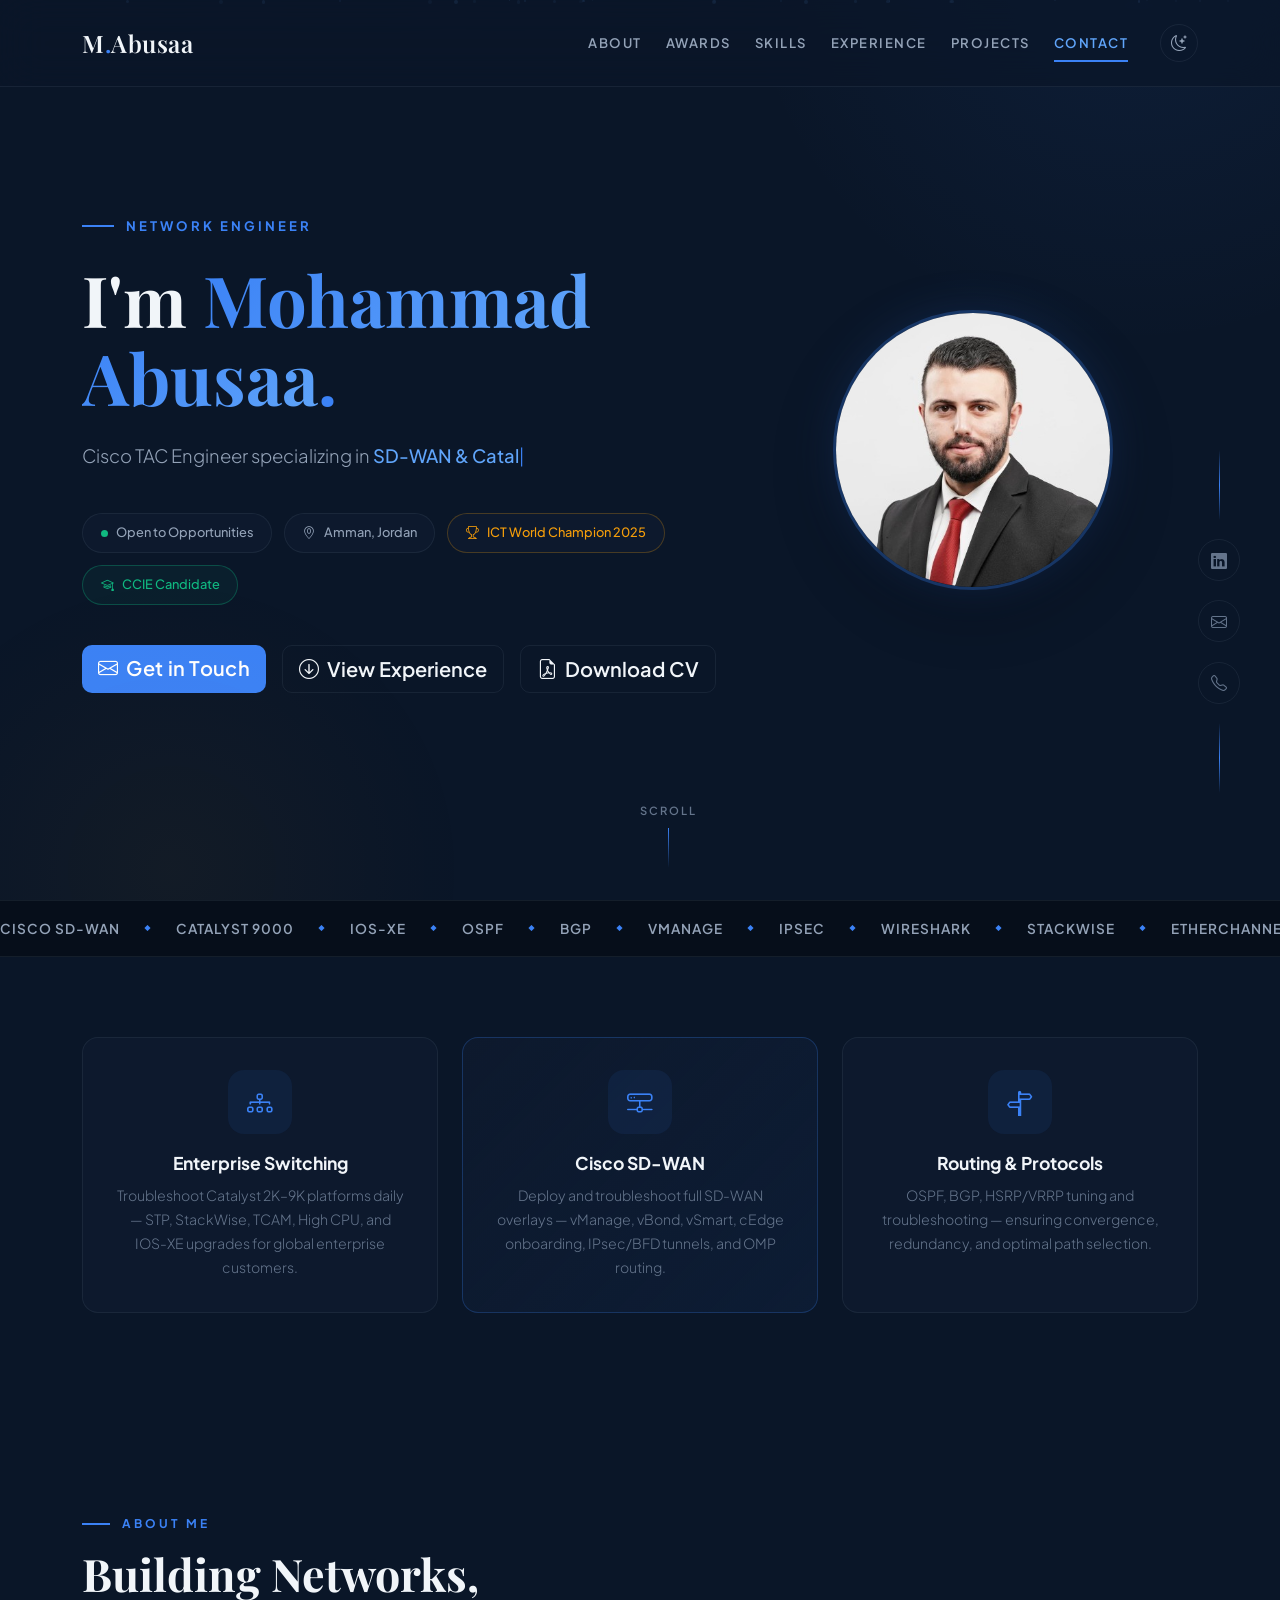
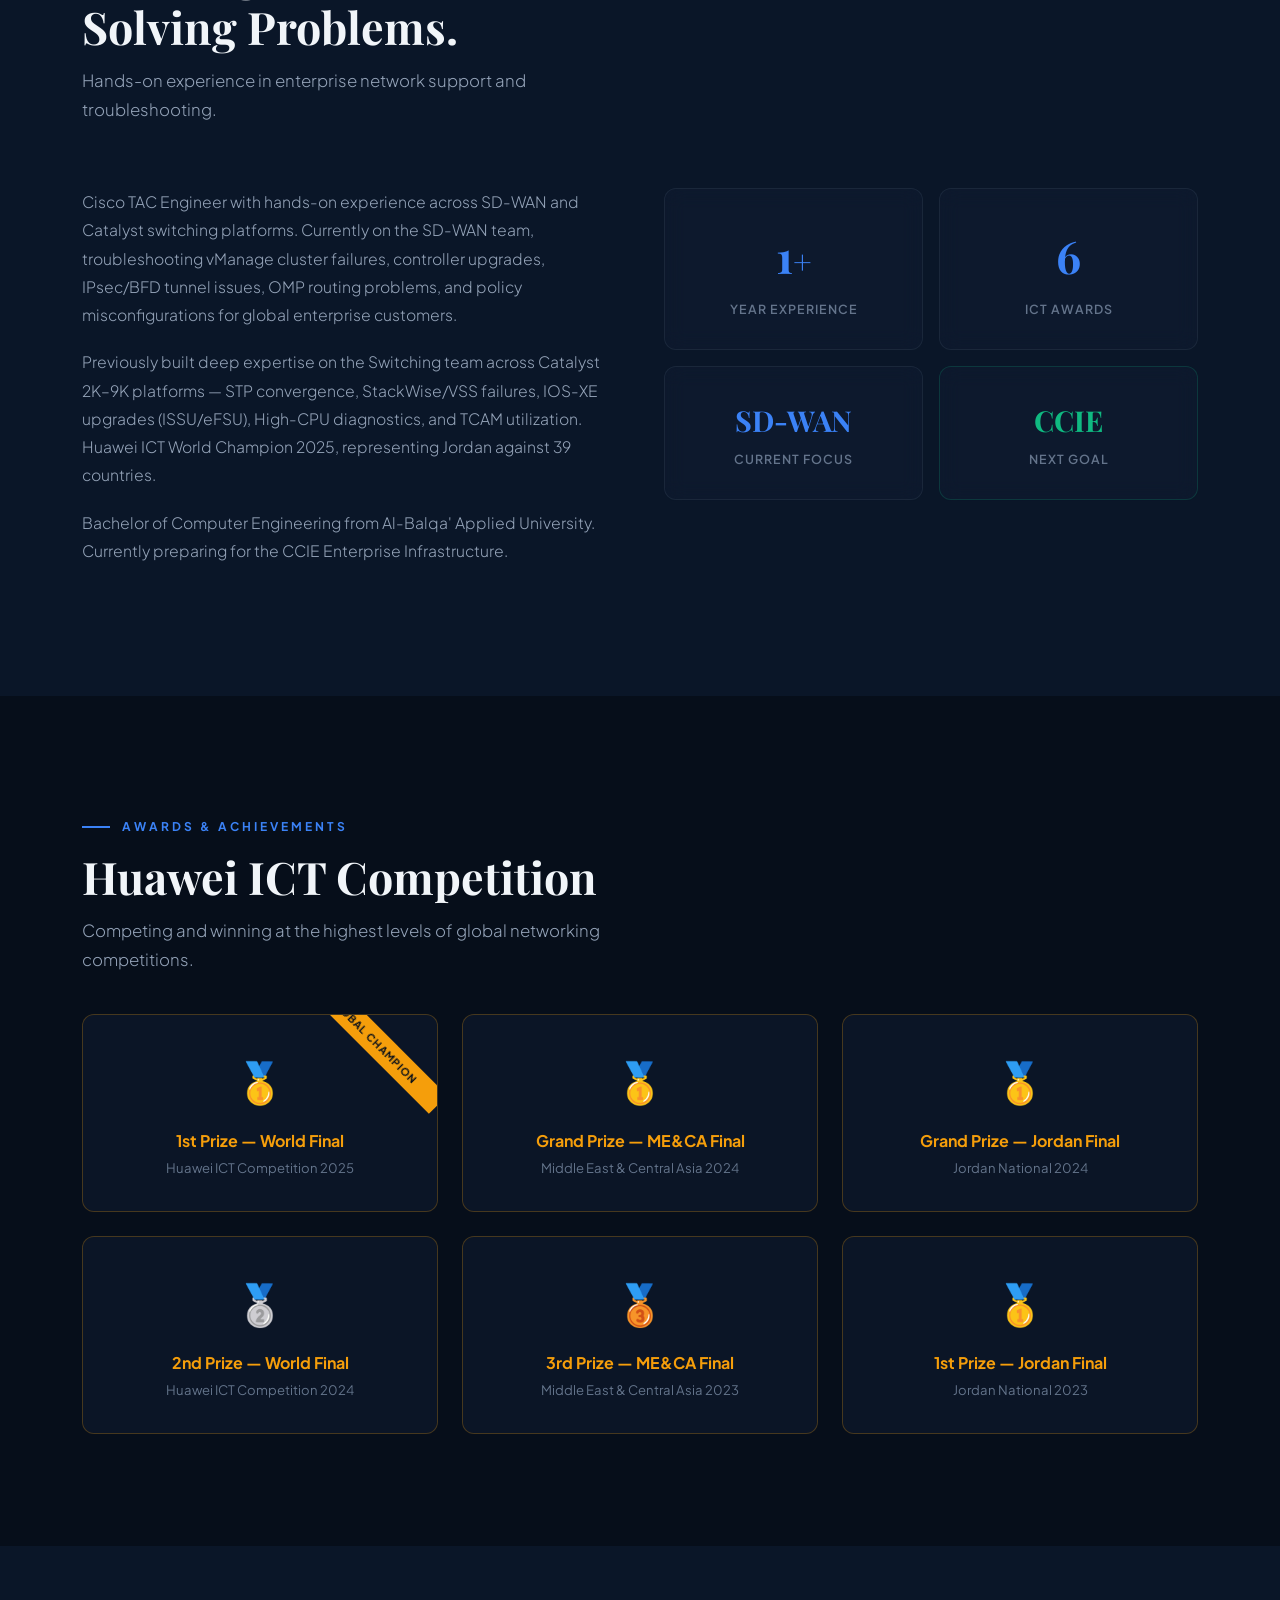
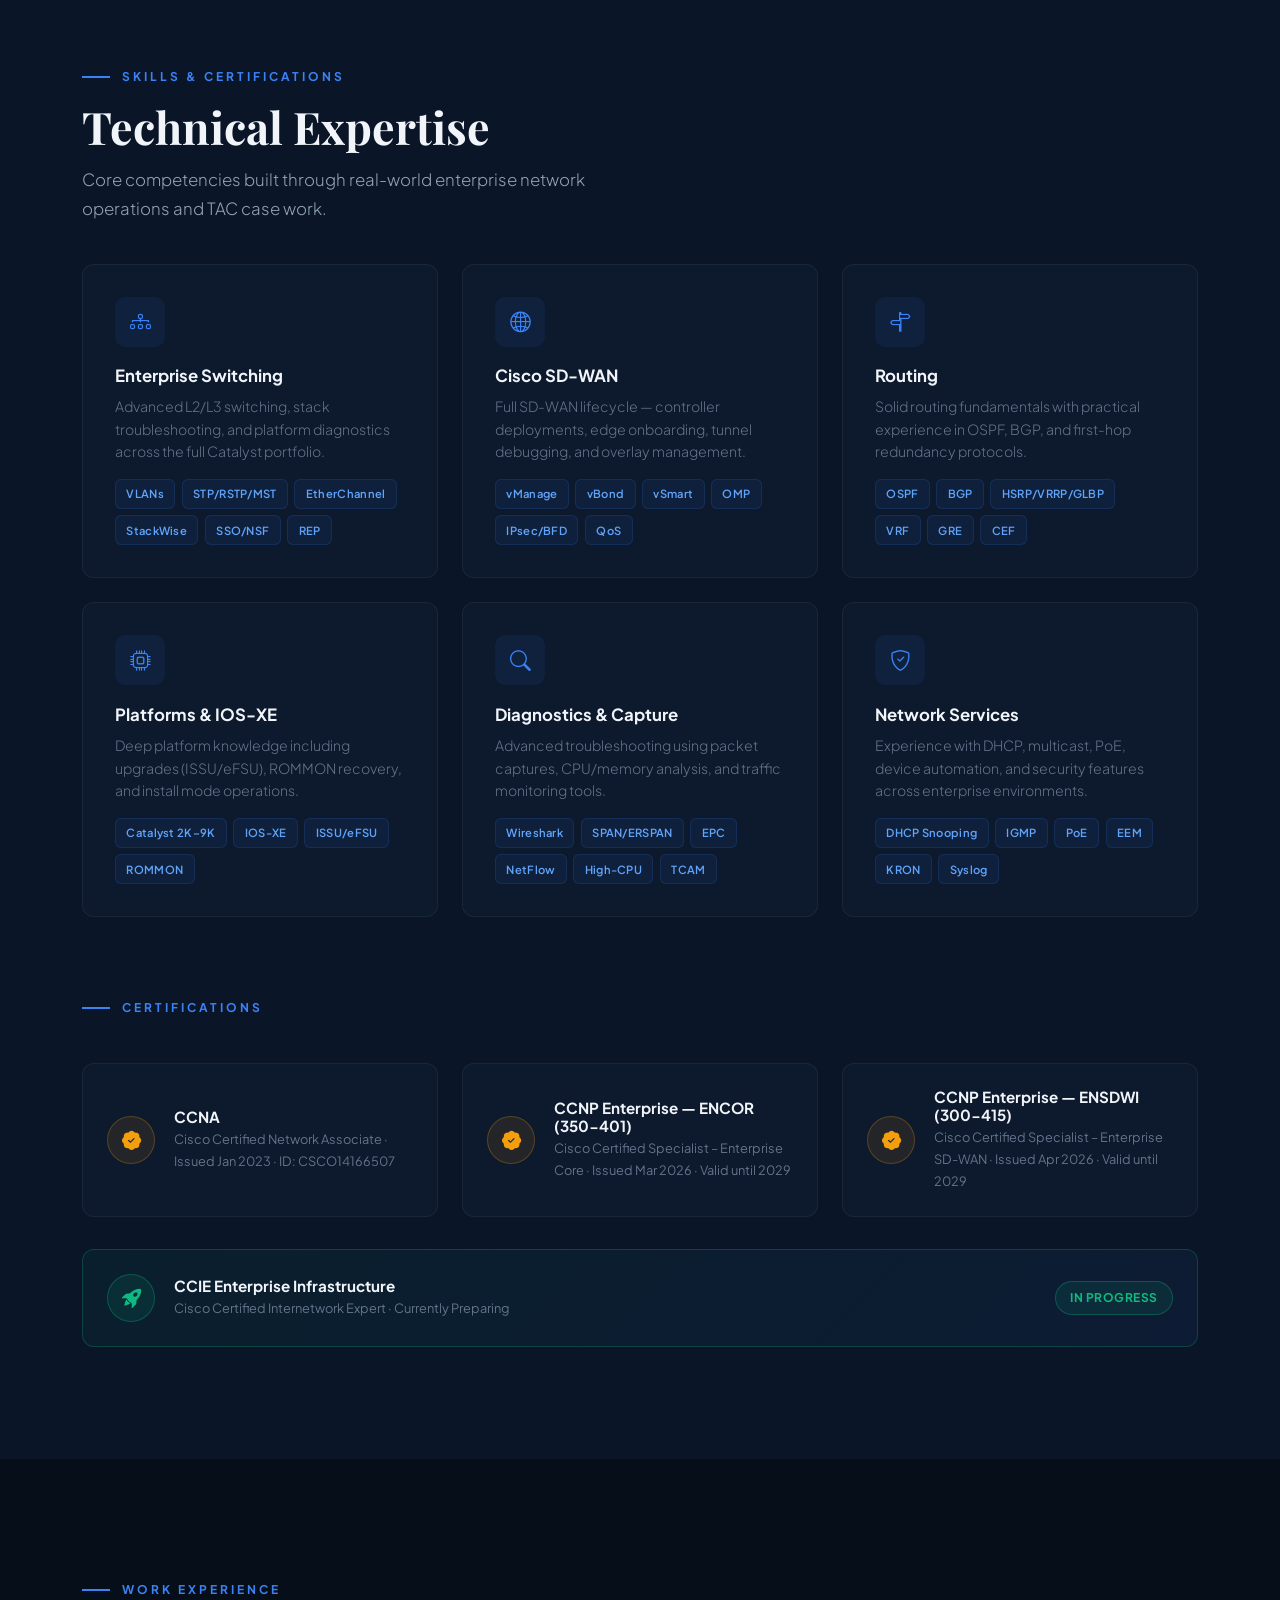
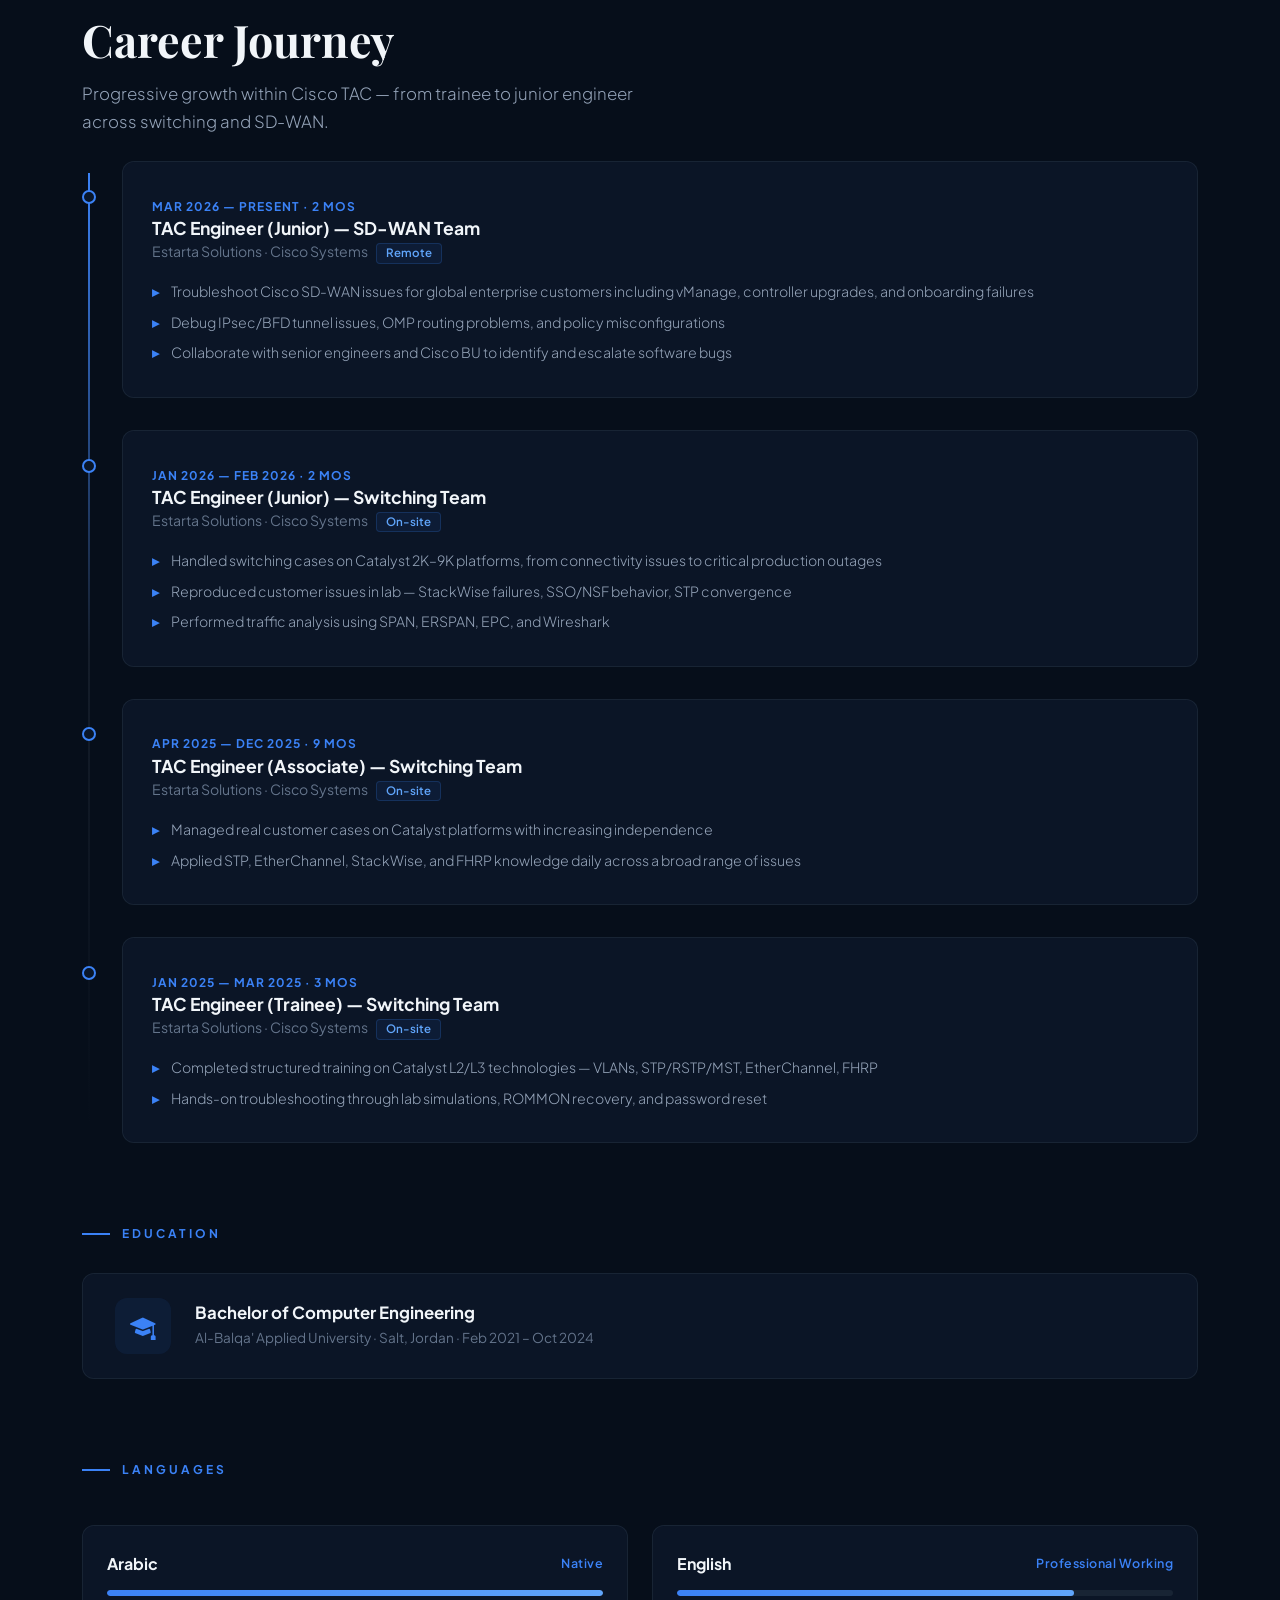
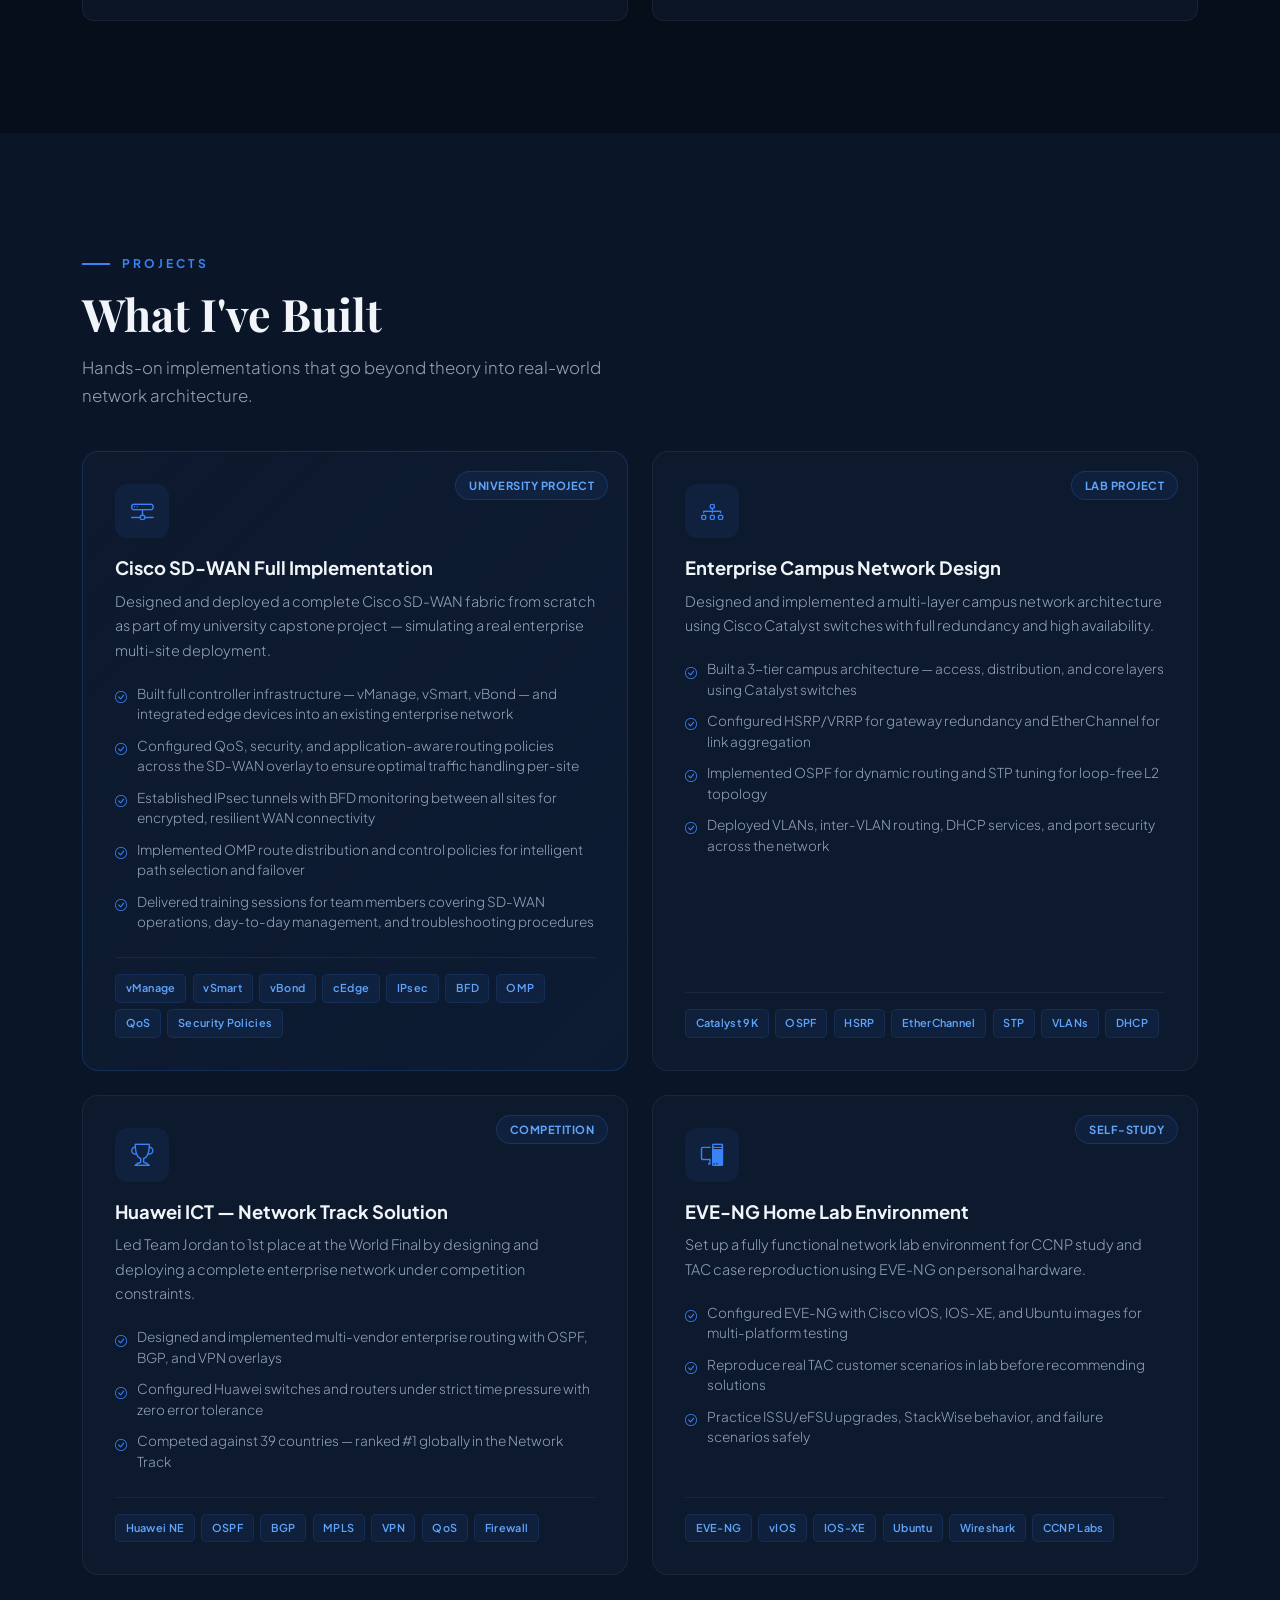
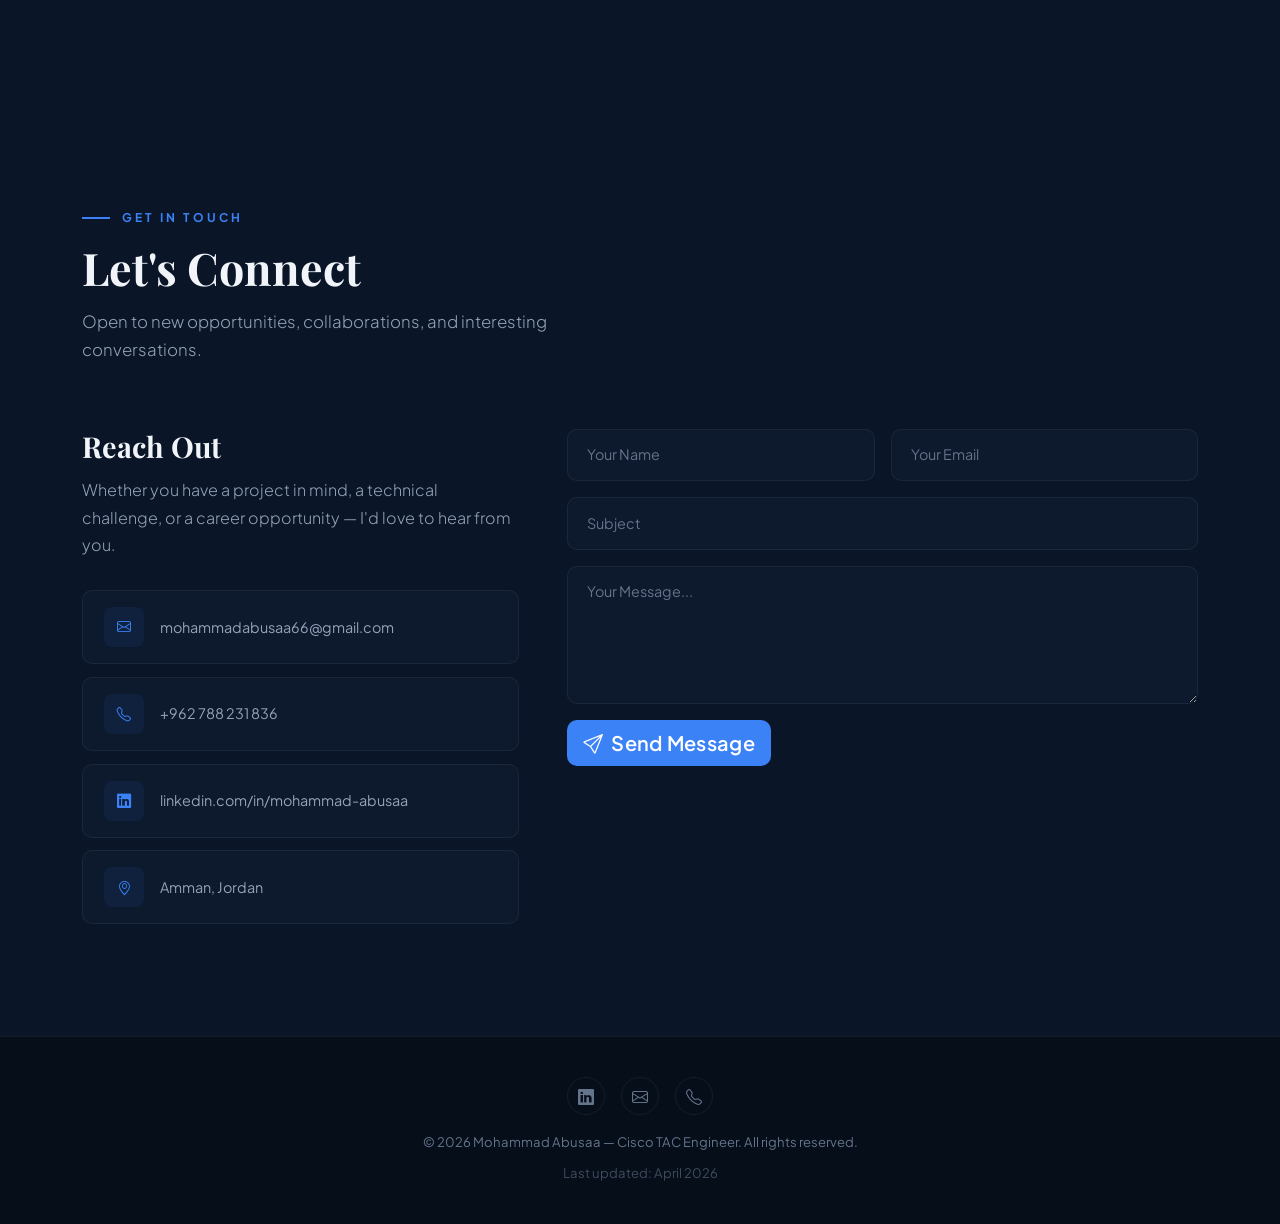
==== index.html @ 46f03a84 "added professional photo to hero section Co-Authored-By: Claude Opus 4.6 (1M context) <noreply@anthr" ====
<!DOCTYPE html>
<html lang="en">
<head>
  <meta charset="UTF-8">
  <meta name="viewport" content="width=device-width, initial-scale=1.0">
  <meta name="description" content="Mohammad Abusaa — Cisco TAC Engineer specializing in SD-WAN and Catalyst switching. Huawei ICT World Champion 2025.">
  <meta name="keywords" content="Mohammad Abusaa, Cisco, TAC Engineer, SD-WAN, CCNP, CCIE, CCIE Enterprise Infrastructure, Network Engineer, Amman, Jordan">
  <meta name="author" content="Mohammad Abusaa">

  <!-- Open Graph -->
  <meta property="og:title" content="Mohammad Abusaa — Network Engineer Portfolio">
  <meta property="og:description" content="Cisco TAC Engineer | SD-WAN & Catalyst Switching | Huawei ICT World Champion 2025">
  <meta property="og:type" content="website">
  <meta property="og:url" content="https://mohammadabusaa.com">

  <title>Mohammad Abusaa — Network Engineer</title>

  <!-- Favicon -->
  <link rel="icon" type="image/svg+xml" href="data:image/svg+xml,%3Csvg xmlns='http://www.w3.org/2000/svg' viewBox='0 0 100 100'%3E%3Ccircle cx='50' cy='50' r='45' fill='%230a1628' stroke='%233b82f6' stroke-width='4'/%3E%3Ctext x='50' y='62' font-size='40' text-anchor='middle' fill='%233b82f6' font-family='Arial' font-weight='bold'%3EMA%3C/text%3E%3C/svg%3E">

  <!-- Bootstrap 5 CSS -->
  <link href="https://cdn.jsdelivr.net/npm/bootstrap@5.3.3/dist/css/bootstrap.min.css" rel="stylesheet">

  <!-- Bootstrap Icons -->
  <link href="https://cdn.jsdelivr.net/npm/bootstrap-icons@1.11.3/font/bootstrap-icons.css" rel="stylesheet">

  <!-- AOS - Animate on Scroll -->
  <link href="https://cdn.jsdelivr.net/npm/aos@2.3.4/dist/aos.css" rel="stylesheet">

  <!-- Google Fonts -->
  <link href="https://fonts.googleapis.com/css2?family=Playfair+Display:wght@400;500;600;700&family=Plus+Jakarta+Sans:wght@300;400;500;600;700&display=swap" rel="stylesheet">

  <!-- Custom CSS -->
  <link rel="stylesheet" href="css/style.css">
</head>
<body>

  <!-- ═══════════════════════════════════════════ -->
  <!-- PRELOADER                                   -->
  <!-- ═══════════════════════════════════════════ -->
  <div class="preloader" id="preloader">
    <div class="preloader-inner">
      <div class="preloader-logo">M<span>.</span>A</div>
      <div class="preloader-bar"><div class="preloader-progress"></div></div>
    </div>
  </div>

  <!-- ═══════════════════════════════════════════ -->
  <!-- NAVBAR                                      -->
  <!-- ═══════════════════════════════════════════ -->
  <nav class="navbar navbar-expand-lg fixed-top" id="mainNav">
    <div class="container">
      <a class="navbar-brand" href="#">M<span class="text-accent">.</span>Abusaa</a>
      <button class="navbar-toggler" type="button" data-bs-toggle="collapse" data-bs-target="#navMenu">
        <span class="navbar-toggler-icon"></span>
      </button>
      <div class="collapse navbar-collapse justify-content-end" id="navMenu">
        <ul class="navbar-nav gap-lg-4">
          <li class="nav-item"><a class="nav-link" href="#about">About</a></li>
          <li class="nav-item"><a class="nav-link" href="#awards">Awards</a></li>
          <li class="nav-item"><a class="nav-link" href="#skills">Skills</a></li>
          <li class="nav-item"><a class="nav-link" href="#experience">Experience</a></li>
          <li class="nav-item"><a class="nav-link" href="#projects">Projects</a></li>
          <li class="nav-item"><a class="nav-link" href="#contact">Contact</a></li>
          <li class="nav-item ms-lg-2">
            <button class="theme-toggle" id="themeToggle" title="Toggle theme">
              <i class="bi bi-moon-stars" id="themeIcon"></i>
            </button>
          </li>
        </ul>
      </div>
    </div>
  </nav>

  <!-- ═══════════════════════════════════════════ -->
  <!-- HERO                                        -->
  <!-- ═══════════════════════════════════════════ -->
  <header class="hero-section" id="hero">
    <div class="hero-particles" id="particles"></div>
    <div class="container position-relative">
      <div class="row align-items-center min-vh-100">
        <div class="col-lg-7">
          <p class="hero-greeting hero-anim hero-anim-1">
            <span class="greeting-line"></span> Network Engineer
          </p>
          <h1 class="hero-title hero-anim hero-anim-2">
            I'm <span class="text-gradient">Mohammad</span><br>
            <span class="text-gradient">Abusaa</span><span class="text-accent">.</span>
          </h1>
          <p class="hero-subtitle hero-anim hero-anim-3">
            Cisco TAC Engineer specializing in
            <span class="typed-text" id="typedText"></span><span class="typed-cursor">|</span>
          </p>
          <div class="hero-badges hero-anim hero-anim-4">
            <span class="badge-custom badge-pulse">
              <span class="pulse-dot"></span> Open to Opportunities
            </span>
            <span class="badge-custom">
              <i class="bi bi-geo-alt"></i> Amman, Jordan
            </span>
            <span class="badge-custom badge-gold">
              <i class="bi bi-trophy"></i> ICT World Champion 2025
            </span>
            <span class="badge-custom badge-ccie">
              <i class="bi bi-mortarboard"></i> CCIE Candidate
            </span>
          </div>
          <div class="hero-cta hero-anim hero-anim-5">
            <a href="#contact" class="btn btn-accent btn-lg">
              <i class="bi bi-envelope me-2"></i>Get in Touch
            </a>
            <a href="#experience" class="btn btn-outline-light btn-lg">
              <i class="bi bi-arrow-down-circle me-2"></i>View Experience
            </a>
            <a href="Mohammad_Abusaa_CV.pdf" target="_blank" class="btn btn-outline-light btn-lg">
              <i class="bi bi-file-earmark-pdf me-2"></i>Download CV
            </a>
          </div>
        </div>
        <div class="col-lg-5 d-none d-lg-flex justify-content-center align-items-center hero-anim hero-anim-6">
          <div class="hero-photo">
            <img src="photo.jpg" alt="Mohammad Abusaa" loading="eager">
          </div>
        </div>
      </div>
    </div>
    <!-- Side social links -->
    <div class="hero-socials d-none d-lg-flex hero-anim hero-anim-6">
      <div class="social-line"></div>
      <a href="https://www.linkedin.com/in/mohammad-abusaa-94b093305/" target="_blank" title="LinkedIn"><i class="bi bi-linkedin"></i></a>
      <a href="mailto:mohammadabusaa66@gmail.com" title="Email"><i class="bi bi-envelope"></i></a>
      <a href="tel:+962788231836" title="Phone"><i class="bi bi-telephone"></i></a>
      <div class="social-line"></div>
    </div>
    <!-- Scroll indicator -->
    <div class="scroll-indicator" data-aos="fade-up" data-aos-delay="1400">
      <span>Scroll</span>
      <div class="scroll-line"></div>
    </div>
  </header>

  <!-- ═══════════════════════════════════════════ -->
  <!-- TECH TICKER                                 -->
  <!-- ═══════════════════════════════════════════ -->
  <div class="tech-ticker">
    <div class="ticker-track">
      <div class="ticker-content">
        <span>Cisco SD-WAN</span><span class="ticker-dot">◆</span>
        <span>Catalyst 9000</span><span class="ticker-dot">◆</span>
        <span>IOS-XE</span><span class="ticker-dot">◆</span>
        <span>OSPF</span><span class="ticker-dot">◆</span>
        <span>BGP</span><span class="ticker-dot">◆</span>
        <span>vManage</span><span class="ticker-dot">◆</span>
        <span>IPsec</span><span class="ticker-dot">◆</span>
        <span>Wireshark</span><span class="ticker-dot">◆</span>
        <span>StackWise</span><span class="ticker-dot">◆</span>
        <span>EtherChannel</span><span class="ticker-dot">◆</span>
        <span>HSRP/VRRP</span><span class="ticker-dot">◆</span>
        <span>STP/RSTP/MST</span><span class="ticker-dot">◆</span>
        <span>ISSU/eFSU</span><span class="ticker-dot">◆</span>
        <span>OMP</span><span class="ticker-dot">◆</span>
        <span>BFD</span><span class="ticker-dot">◆</span>
        <span>QoS</span><span class="ticker-dot">◆</span>
        <span>CCIE EI</span><span class="ticker-dot">◆</span>
      </div>
      <div class="ticker-content" aria-hidden="true">
        <span>Cisco SD-WAN</span><span class="ticker-dot">◆</span>
        <span>Catalyst 9000</span><span class="ticker-dot">◆</span>
        <span>IOS-XE</span><span class="ticker-dot">◆</span>
        <span>OSPF</span><span class="ticker-dot">◆</span>
        <span>BGP</span><span class="ticker-dot">◆</span>
        <span>vManage</span><span class="ticker-dot">◆</span>
        <span>IPsec</span><span class="ticker-dot">◆</span>
        <span>Wireshark</span><span class="ticker-dot">◆</span>
        <span>StackWise</span><span class="ticker-dot">◆</span>
        <span>EtherChannel</span><span class="ticker-dot">◆</span>
        <span>HSRP/VRRP</span><span class="ticker-dot">◆</span>
        <span>STP/RSTP/MST</span><span class="ticker-dot">◆</span>
        <span>ISSU/eFSU</span><span class="ticker-dot">◆</span>
        <span>OMP</span><span class="ticker-dot">◆</span>
        <span>BFD</span><span class="ticker-dot">◆</span>
        <span>QoS</span><span class="ticker-dot">◆</span>
        <span>CCIE EI</span><span class="ticker-dot">◆</span>
      </div>
    </div>
  </div>

  <!-- ═══════════════════════════════════════════ -->
  <!-- WHAT I DO                                   -->
  <!-- ═══════════════════════════════════════════ -->
  <section class="what-i-do-section">
    <div class="container">
      <div class="row g-4">
        <div class="col-lg-4" data-aos="fade-up" data-aos-delay="100">
          <div class="wid-card">
            <div class="wid-icon"><i class="bi bi-diagram-3"></i></div>
            <h3>Enterprise Switching</h3>
            <p>Troubleshoot Catalyst 2K–9K platforms daily — STP, StackWise, TCAM, High CPU, and IOS-XE upgrades for global enterprise customers.</p>
          </div>
        </div>
        <div class="col-lg-4" data-aos="fade-up" data-aos-delay="200">
          <div class="wid-card wid-featured">
            <div class="wid-icon"><i class="bi bi-hdd-network"></i></div>
            <h3>Cisco SD-WAN</h3>
            <p>Deploy and troubleshoot full SD-WAN overlays — vManage, vBond, vSmart, cEdge onboarding, IPsec/BFD tunnels, and OMP routing.</p>
          </div>
        </div>
        <div class="col-lg-4" data-aos="fade-up" data-aos-delay="300">
          <div class="wid-card">
            <div class="wid-icon"><i class="bi bi-signpost-split"></i></div>
            <h3>Routing & Protocols</h3>
            <p>OSPF, BGP, HSRP/VRRP tuning and troubleshooting — ensuring convergence, redundancy, and optimal path selection.</p>
          </div>
        </div>
      </div>
    </div>
  </section>

  <!-- ═══════════════════════════════════════════ -->
  <!-- ABOUT                                       -->
  <!-- ═══════════════════════════════════════════ -->
  <section class="section-padding" id="about">
    <div class="container">
      <div class="section-header" data-aos="fade-up">
        <span class="section-label"><span class="label-line"></span> About Me</span>
        <h2 class="section-title">Building Networks,<br>Solving Problems.</h2>
        <p class="section-subtitle">Hands-on experience in enterprise network support and troubleshooting.</p>
      </div>

      <div class="row g-5 mt-2">
        <div class="col-lg-6" data-aos="fade-right">
          <div class="about-text">
            <p>Cisco TAC Engineer with hands-on experience across SD-WAN and Catalyst switching platforms. Currently on the SD-WAN team, troubleshooting vManage cluster failures, controller upgrades, IPsec/BFD tunnel issues, OMP routing problems, and policy misconfigurations for global enterprise customers.</p>
            <p>Previously built deep expertise on the Switching team across Catalyst 2K–9K platforms — STP convergence, StackWise/VSS failures, IOS-XE upgrades (ISSU/eFSU), High-CPU diagnostics, and TCAM utilization. Huawei ICT World Champion 2025, representing Jordan against 39 countries.</p>
            <p>Bachelor of Computer Engineering from Al-Balqa' Applied University. Currently preparing for the CCIE Enterprise Infrastructure.</p>
          </div>
        </div>
        <div class="col-lg-6" data-aos="fade-left">
          <div class="row g-3">
            <div class="col-6">
              <div class="stat-card">
                <span class="stat-number" data-count="1">0</span><span class="stat-plus">+</span>
                <span class="stat-label">Year Experience</span>
              </div>
            </div>
            <div class="col-6">
              <div class="stat-card">
                <span class="stat-number" data-count="6">0</span>
                <span class="stat-label">ICT Awards</span>
              </div>
            </div>
            <div class="col-6">
              <div class="stat-card stat-card-text">
                <span class="stat-big-text">SD-WAN</span>
                <span class="stat-label">Current Focus</span>
              </div>
            </div>
            <div class="col-6">
              <div class="stat-card stat-card-text stat-card-ccie">
                <span class="stat-big-text">CCIE</span>
                <span class="stat-label">Next Goal</span>
              </div>
            </div>
          </div>
        </div>
      </div>
    </div>
  </section>

  <!-- ═══════════════════════════════════════════ -->
  <!-- AWARDS                                      -->
  <!-- ═══════════════════════════════════════════ -->
  <section class="section-padding section-alt" id="awards">
    <div class="container">
      <div class="section-header" data-aos="fade-up">
        <span class="section-label"><span class="label-line"></span> Awards & Achievements</span>
        <h2 class="section-title">Huawei ICT Competition</h2>
        <p class="section-subtitle">Competing and winning at the highest levels of global networking competitions.</p>
      </div>

      <div class="row g-4 mt-2">
        <div class="col-lg-4 col-md-6" data-aos="fade-up" data-aos-delay="100">
          <div class="award-card">
            <div class="award-icon">🥇</div>
            <h4>1st Prize — World Final</h4>
            <p>Huawei ICT Competition 2025</p>
            <span class="award-badge">Global Champion</span>
          </div>
        </div>
        <div class="col-lg-4 col-md-6" data-aos="fade-up" data-aos-delay="200">
          <div class="award-card">
            <div class="award-icon">🥇</div>
            <h4>Grand Prize — ME&CA Final</h4>
            <p>Middle East & Central Asia 2024</p>
          </div>
        </div>
        <div class="col-lg-4 col-md-6" data-aos="fade-up" data-aos-delay="300">
          <div class="award-card">
            <div class="award-icon">🥇</div>
            <h4>Grand Prize — Jordan Final</h4>
            <p>Jordan National 2024</p>
          </div>
        </div>
        <div class="col-lg-4 col-md-6" data-aos="fade-up" data-aos-delay="400">
          <div class="award-card">
            <div class="award-icon">🥈</div>
            <h4>2nd Prize — World Final</h4>
            <p>Huawei ICT Competition 2024</p>
          </div>
        </div>
        <div class="col-lg-4 col-md-6" data-aos="fade-up" data-aos-delay="500">
          <div class="award-card">
            <div class="award-icon">🥉</div>
            <h4>3rd Prize — ME&CA Final</h4>
            <p>Middle East & Central Asia 2023</p>
          </div>
        </div>
        <div class="col-lg-4 col-md-6" data-aos="fade-up" data-aos-delay="600">
          <div class="award-card">
            <div class="award-icon">🥇</div>
            <h4>1st Prize — Jordan Final</h4>
            <p>Jordan National 2023</p>
          </div>
        </div>
      </div>
    </div>
  </section>

  <!-- ═══════════════════════════════════════════ -->
  <!-- SKILLS                                      -->
  <!-- ═══════════════════════════════════════════ -->
  <section class="section-padding" id="skills">
    <div class="container">
      <div class="section-header" data-aos="fade-up">
        <span class="section-label"><span class="label-line"></span> Skills & Certifications</span>
        <h2 class="section-title">Technical Expertise</h2>
        <p class="section-subtitle">Core competencies built through real-world enterprise network operations and TAC case work.</p>
      </div>

      <div class="row g-4 mt-2">
        <div class="col-lg-4 col-md-6" data-aos="fade-up" data-aos-delay="100">
          <div class="skill-card">
            <div class="skill-icon"><i class="bi bi-diagram-3"></i></div>
            <h3>Enterprise Switching</h3>
            <p>Advanced L2/L3 switching, stack troubleshooting, and platform diagnostics across the full Catalyst portfolio.</p>
            <div class="skill-tags">
              <span>VLANs</span><span>STP/RSTP/MST</span><span>EtherChannel</span>
              <span>StackWise</span><span>SSO/NSF</span><span>REP</span>
            </div>
          </div>
        </div>
        <div class="col-lg-4 col-md-6" data-aos="fade-up" data-aos-delay="200">
          <div class="skill-card">
            <div class="skill-icon"><i class="bi bi-globe2"></i></div>
            <h3>Cisco SD-WAN</h3>
            <p>Full SD-WAN lifecycle — controller deployments, edge onboarding, tunnel debugging, and overlay management.</p>
            <div class="skill-tags">
              <span>vManage</span><span>vBond</span><span>vSmart</span>
              <span>OMP</span><span>IPsec/BFD</span><span>QoS</span>
            </div>
          </div>
        </div>
        <div class="col-lg-4 col-md-6" data-aos="fade-up" data-aos-delay="300">
          <div class="skill-card">
            <div class="skill-icon"><i class="bi bi-signpost-split"></i></div>
            <h3>Routing</h3>
            <p>Solid routing fundamentals with practical experience in OSPF, BGP, and first-hop redundancy protocols.</p>
            <div class="skill-tags">
              <span>OSPF</span><span>BGP</span><span>HSRP/VRRP/GLBP</span>
              <span>VRF</span><span>GRE</span><span>CEF</span>
            </div>
          </div>
        </div>
        <div class="col-lg-4 col-md-6" data-aos="fade-up" data-aos-delay="400">
          <div class="skill-card">
            <div class="skill-icon"><i class="bi bi-cpu"></i></div>
            <h3>Platforms & IOS-XE</h3>
            <p>Deep platform knowledge including upgrades (ISSU/eFSU), ROMMON recovery, and install mode operations.</p>
            <div class="skill-tags">
              <span>Catalyst 2K–9K</span><span>IOS-XE</span>
              <span>ISSU/eFSU</span><span>ROMMON</span>
            </div>
          </div>
        </div>
        <div class="col-lg-4 col-md-6" data-aos="fade-up" data-aos-delay="500">
          <div class="skill-card">
            <div class="skill-icon"><i class="bi bi-search"></i></div>
            <h3>Diagnostics & Capture</h3>
            <p>Advanced troubleshooting using packet captures, CPU/memory analysis, and traffic monitoring tools.</p>
            <div class="skill-tags">
              <span>Wireshark</span><span>SPAN/ERSPAN</span><span>EPC</span>
              <span>NetFlow</span><span>High-CPU</span><span>TCAM</span>
            </div>
          </div>
        </div>
        <div class="col-lg-4 col-md-6" data-aos="fade-up" data-aos-delay="600">
          <div class="skill-card">
            <div class="skill-icon"><i class="bi bi-shield-check"></i></div>
            <h3>Network Services</h3>
            <p>Experience with DHCP, multicast, PoE, device automation, and security features across enterprise environments.</p>
            <div class="skill-tags">
              <span>DHCP Snooping</span><span>IGMP</span><span>PoE</span>
              <span>EEM</span><span>KRON</span><span>Syslog</span>
            </div>
          </div>
        </div>
      </div>

      <!-- Certifications -->
      <div class="mt-5 pt-4" data-aos="fade-up">
        <span class="section-label"><span class="label-line"></span> Certifications</span>
        <div class="row g-4 mt-2">
          <div class="col-lg-4 col-md-6">
            <div class="cert-card">
              <div class="cert-icon"><i class="bi bi-patch-check-fill"></i></div>
              <div>
                <h4>CCNA</h4>
                <p>Cisco Certified Network Associate · Issued Jan 2023 · ID: CSCO14166507</p>
              </div>
            </div>
          </div>
          <div class="col-lg-4 col-md-6">
            <div class="cert-card">
              <div class="cert-icon"><i class="bi bi-patch-check-fill"></i></div>
              <div>
                <h4>CCNP Enterprise — ENCOR (350-401)</h4>
                <p>Cisco Certified Specialist – Enterprise Core · Issued Mar 2026 · Valid until 2029</p>
              </div>
            </div>
          </div>
          <div class="col-lg-4 col-md-6">
            <div class="cert-card">
              <div class="cert-icon"><i class="bi bi-patch-check-fill"></i></div>
              <div>
                <h4>CCNP Enterprise — ENSDWI (300-415)</h4>
                <p>Cisco Certified Specialist – Enterprise SD-WAN · Issued Apr 2026 · Valid until 2029</p>
              </div>
            </div>
          </div>
        </div>
        <div class="row g-4 mt-2">
          <div class="col-12">
            <div class="cert-card cert-card-ccie">
              <div class="cert-icon cert-icon-ccie"><i class="bi bi-rocket-takeoff-fill"></i></div>
              <div>
                <h4>CCIE Enterprise Infrastructure</h4>
                <p>Cisco Certified Internetwork Expert · Currently Preparing</p>
              </div>
              <span class="cert-status-badge">In Progress</span>
            </div>
          </div>
        </div>
      </div>
    </div>
  </section>

  <!-- ═══════════════════════════════════════════ -->
  <!-- EXPERIENCE                                  -->
  <!-- ═══════════════════════════════════════════ -->
  <section class="section-padding section-alt" id="experience">
    <div class="container">
      <div class="section-header" data-aos="fade-up">
        <span class="section-label"><span class="label-line"></span> Work Experience</span>
        <h2 class="section-title">Career Journey</h2>
        <p class="section-subtitle">Progressive growth within Cisco TAC — from trainee to junior engineer across switching and SD-WAN.</p>
      </div>

      <div class="timeline mt-4">
        <!-- SD-WAN -->
        <div class="timeline-item" data-aos="fade-up" data-aos-delay="100">
          <div class="timeline-dot"></div>
          <div class="timeline-content">
            <span class="timeline-date">Mar 2026 — Present · 2 mos</span>
            <h3>TAC Engineer (Junior) — SD-WAN Team</h3>
            <h4>Estarta Solutions · Cisco Systems <span class="work-mode">Remote</span></h4>
            <ul>
              <li>Troubleshoot Cisco SD-WAN issues for global enterprise customers including vManage, controller upgrades, and onboarding failures</li>
              <li>Debug IPsec/BFD tunnel issues, OMP routing problems, and policy misconfigurations</li>
              <li>Collaborate with senior engineers and Cisco BU to identify and escalate software bugs</li>
            </ul>
          </div>
        </div>

        <!-- Switching Junior -->
        <div class="timeline-item" data-aos="fade-up" data-aos-delay="200">
          <div class="timeline-dot"></div>
          <div class="timeline-content">
            <span class="timeline-date">Jan 2026 — Feb 2026 · 2 mos</span>
            <h3>TAC Engineer (Junior) — Switching Team</h3>
            <h4>Estarta Solutions · Cisco Systems <span class="work-mode">On-site</span></h4>
            <ul>
              <li>Handled switching cases on Catalyst 2K–9K platforms, from connectivity issues to critical production outages</li>
              <li>Reproduced customer issues in lab — StackWise failures, SSO/NSF behavior, STP convergence</li>
              <li>Performed traffic analysis using SPAN, ERSPAN, EPC, and Wireshark</li>
            </ul>
          </div>
        </div>

        <!-- Switching Associate -->
        <div class="timeline-item" data-aos="fade-up" data-aos-delay="300">
          <div class="timeline-dot"></div>
          <div class="timeline-content">
            <span class="timeline-date">Apr 2025 — Dec 2025 · 9 mos</span>
            <h3>TAC Engineer (Associate) — Switching Team</h3>
            <h4>Estarta Solutions · Cisco Systems <span class="work-mode">On-site</span></h4>
            <ul>
              <li>Managed real customer cases on Catalyst platforms with increasing independence</li>
              <li>Applied STP, EtherChannel, StackWise, and FHRP knowledge daily across a broad range of issues</li>
            </ul>
          </div>
        </div>

        <!-- Switching Trainee -->
        <div class="timeline-item" data-aos="fade-up" data-aos-delay="400">
          <div class="timeline-dot"></div>
          <div class="timeline-content">
            <span class="timeline-date">Jan 2025 — Mar 2025 · 3 mos</span>
            <h3>TAC Engineer (Trainee) — Switching Team</h3>
            <h4>Estarta Solutions · Cisco Systems <span class="work-mode">On-site</span></h4>
            <ul>
              <li>Completed structured training on Catalyst L2/L3 technologies — VLANs, STP/RSTP/MST, EtherChannel, FHRP</li>
              <li>Hands-on troubleshooting through lab simulations, ROMMON recovery, and password reset</li>
            </ul>
          </div>
        </div>

      </div>

      <!-- Education -->
      <div class="mt-5 pt-4" data-aos="fade-up">
        <span class="section-label"><span class="label-line"></span> Education</span>
        <div class="edu-card mt-3">
          <div class="edu-icon"><i class="bi bi-mortarboard-fill"></i></div>
          <div>
            <h4>Bachelor of Computer Engineering</h4>
            <p>Al-Balqa' Applied University · Salt, Jordan · Feb 2021 – Oct 2024</p>
          </div>
        </div>
      </div>

      <!-- Languages -->
      <div class="mt-5 pt-4" data-aos="fade-up">
        <span class="section-label"><span class="label-line"></span> Languages</span>
        <div class="row g-4 mt-2">
          <div class="col-md-6">
            <div class="lang-card">
              <div class="lang-header">
                <span class="lang-name">Arabic</span>
                <span class="lang-level">Native</span>
              </div>
              <div class="lang-bar"><div class="lang-progress" style="width: 100%"></div></div>
            </div>
          </div>
          <div class="col-md-6">
            <div class="lang-card">
              <div class="lang-header">
                <span class="lang-name">English</span>
                <span class="lang-level">Professional Working</span>
              </div>
              <div class="lang-bar"><div class="lang-progress" style="width: 80%"></div></div>
            </div>
          </div>
        </div>
      </div>
    </div>
  </section>

  <!-- ═══════════════════════════════════════════ -->
  <!-- PROJECTS                                    -->
  <!-- ═══════════════════════════════════════════ -->
  <section class="section-padding" id="projects">
    <div class="container">
      <div class="section-header" data-aos="fade-up">
        <span class="section-label"><span class="label-line"></span> Projects</span>
        <h2 class="section-title">What I've Built</h2>
        <p class="section-subtitle">Hands-on implementations that go beyond theory into real-world network architecture.</p>
      </div>

      <div class="row g-4 mt-2">
        <!-- SD-WAN Project -->
        <div class="col-lg-6" data-aos="fade-up" data-aos-delay="100">
          <div class="project-card project-featured">
            <div class="project-badge">University Project</div>
            <div class="project-icon"><i class="bi bi-hdd-network"></i></div>
            <h3>Cisco SD-WAN Full Implementation</h3>
            <p>Designed and deployed a complete Cisco SD-WAN fabric from scratch as part of my university capstone project — simulating a real enterprise multi-site deployment.</p>
            <ul class="project-details">
              <li><i class="bi bi-check-circle"></i> Built full controller infrastructure — vManage, vSmart, vBond — and integrated edge devices into an existing enterprise network</li>
              <li><i class="bi bi-check-circle"></i> Configured QoS, security, and application-aware routing policies across the SD-WAN overlay to ensure optimal traffic handling per-site</li>
              <li><i class="bi bi-check-circle"></i> Established IPsec tunnels with BFD monitoring between all sites for encrypted, resilient WAN connectivity</li>
              <li><i class="bi bi-check-circle"></i> Implemented OMP route distribution and control policies for intelligent path selection and failover</li>
              <li><i class="bi bi-check-circle"></i> Delivered training sessions for team members covering SD-WAN operations, day-to-day management, and troubleshooting procedures</li>
            </ul>
            <div class="project-tech">
              <span>vManage</span><span>vSmart</span><span>vBond</span><span>cEdge</span>
              <span>IPsec</span><span>BFD</span><span>OMP</span><span>QoS</span>
              <span>Security Policies</span>
            </div>
          </div>
        </div>

        <!-- Network Automation Project -->
        <div class="col-lg-6" data-aos="fade-up" data-aos-delay="200">
          <div class="project-card">
            <div class="project-badge">Lab Project</div>
            <div class="project-icon"><i class="bi bi-diagram-3"></i></div>
            <h3>Enterprise Campus Network Design</h3>
            <p>Designed and implemented a multi-layer campus network architecture using Cisco Catalyst switches with full redundancy and high availability.</p>
            <ul class="project-details">
              <li><i class="bi bi-check-circle"></i> Built a 3-tier campus architecture — access, distribution, and core layers using Catalyst switches</li>
              <li><i class="bi bi-check-circle"></i> Configured HSRP/VRRP for gateway redundancy and EtherChannel for link aggregation</li>
              <li><i class="bi bi-check-circle"></i> Implemented OSPF for dynamic routing and STP tuning for loop-free L2 topology</li>
              <li><i class="bi bi-check-circle"></i> Deployed VLANs, inter-VLAN routing, DHCP services, and port security across the network</li>
            </ul>
            <div class="project-tech">
              <span>Catalyst 9K</span><span>OSPF</span><span>HSRP</span><span>EtherChannel</span>
              <span>STP</span><span>VLANs</span><span>DHCP</span>
            </div>
          </div>
        </div>

        <!-- Huawei Competition Project -->
        <div class="col-lg-6" data-aos="fade-up" data-aos-delay="300">
          <div class="project-card">
            <div class="project-badge">Competition</div>
            <div class="project-icon"><i class="bi bi-trophy"></i></div>
            <h3>Huawei ICT — Network Track Solution</h3>
            <p>Led Team Jordan to 1st place at the World Final by designing and deploying a complete enterprise network under competition constraints.</p>
            <ul class="project-details">
              <li><i class="bi bi-check-circle"></i> Designed and implemented multi-vendor enterprise routing with OSPF, BGP, and VPN overlays</li>
              <li><i class="bi bi-check-circle"></i> Configured Huawei switches and routers under strict time pressure with zero error tolerance</li>
              <li><i class="bi bi-check-circle"></i> Competed against 39 countries — ranked #1 globally in the Network Track</li>
            </ul>
            <div class="project-tech">
              <span>Huawei NE</span><span>OSPF</span><span>BGP</span><span>MPLS</span>
              <span>VPN</span><span>QoS</span><span>Firewall</span>
            </div>
          </div>
        </div>

        <!-- EVE-NG Lab -->
        <div class="col-lg-6" data-aos="fade-up" data-aos-delay="400">
          <div class="project-card">
            <div class="project-badge">Self-Study</div>
            <div class="project-icon"><i class="bi bi-pc-display"></i></div>
            <h3>EVE-NG Home Lab Environment</h3>
            <p>Set up a fully functional network lab environment for CCNP study and TAC case reproduction using EVE-NG on personal hardware.</p>
            <ul class="project-details">
              <li><i class="bi bi-check-circle"></i> Configured EVE-NG with Cisco vIOS, IOS-XE, and Ubuntu images for multi-platform testing</li>
              <li><i class="bi bi-check-circle"></i> Reproduce real TAC customer scenarios in lab before recommending solutions</li>
              <li><i class="bi bi-check-circle"></i> Practice ISSU/eFSU upgrades, StackWise behavior, and failure scenarios safely</li>
            </ul>
            <div class="project-tech">
              <span>EVE-NG</span><span>vIOS</span><span>IOS-XE</span><span>Ubuntu</span>
              <span>Wireshark</span><span>CCNP Labs</span>
            </div>
          </div>
        </div>
      </div>
    </div>
  </section>

  <!-- ═══════════════════════════════════════════ -->
  <!-- CONTACT                                     -->
  <!-- ═══════════════════════════════════════════ -->
  <section class="section-padding" id="contact">
    <div class="container">
      <div class="section-header" data-aos="fade-up">
        <span class="section-label"><span class="label-line"></span> Get in Touch</span>
        <h2 class="section-title">Let's Connect</h2>
        <p class="section-subtitle">Open to new opportunities, collaborations, and interesting conversations.</p>
      </div>

      <div class="row g-5 mt-2">
        <div class="col-lg-5" data-aos="fade-right">
          <h3 class="contact-heading">Reach Out</h3>
          <p class="contact-text">Whether you have a project in mind, a technical challenge, or a career opportunity — I'd love to hear from you.</p>
          <div class="contact-links">
            <a href="mailto:mohammadabusaa66@gmail.com" class="contact-link-item">
              <div class="contact-icon"><i class="bi bi-envelope"></i></div>
              <span>mohammadabusaa66@gmail.com</span>
            </a>
            <a href="tel:+962788231836" class="contact-link-item">
              <div class="contact-icon"><i class="bi bi-telephone"></i></div>
              <span>+962 788 231 836</span>
            </a>
            <a href="https://www.linkedin.com/in/mohammad-abusaa-94b093305/" target="_blank" class="contact-link-item">
              <div class="contact-icon"><i class="bi bi-linkedin"></i></div>
              <span>linkedin.com/in/mohammad-abusaa</span>
            </a>
            <div class="contact-link-item">
              <div class="contact-icon"><i class="bi bi-geo-alt"></i></div>
              <span>Amman, Jordan</span>
            </div>
          </div>
        </div>

        <div class="col-lg-7" data-aos="fade-left">
          <form class="contact-form" id="contactForm" action="https://formspree.io/f/mzdkdgoe" method="POST">
            <div class="row g-3">
              <div class="col-md-6">
                <input type="text" name="name" class="form-control custom-input" placeholder="Your Name" required>
              </div>
              <div class="col-md-6">
                <input type="email" name="email" class="form-control custom-input" placeholder="Your Email" required>
              </div>
              <div class="col-12">
                <input type="text" name="subject" class="form-control custom-input" placeholder="Subject">
              </div>
              <div class="col-12">
                <textarea class="form-control custom-input" name="message" rows="5" placeholder="Your Message..." required></textarea>
              </div>
              <div class="col-12">
                <button type="submit" class="btn btn-accent btn-lg">
                  <i class="bi bi-send me-2"></i>Send Message
                </button>
              </div>
            </div>
          </form>
        </div>
      </div>
    </div>
  </section>

  <!-- ═══════════════════════════════════════════ -->
  <!-- FOOTER                                      -->
  <!-- ═══════════════════════════════════════════ -->
  <footer class="site-footer">
    <div class="container text-center">
      <div class="footer-socials mb-3">
        <a href="https://www.linkedin.com/in/mohammad-abusaa-94b093305/" target="_blank"><i class="bi bi-linkedin"></i></a>
        <a href="mailto:mohammadabusaa66@gmail.com"><i class="bi bi-envelope"></i></a>
        <a href="tel:+962788231836"><i class="bi bi-telephone"></i></a>
      </div>
      <p>&copy; 2026 Mohammad Abusaa — Cisco TAC Engineer. All rights reserved.</p>
      <p class="footer-update">Last updated: April 2026</p>
    </div>
  </footer>

  <!-- Back to Top -->
  <button class="btn-back-top" id="backToTop" title="Back to top">
    <i class="bi bi-chevron-up"></i>
  </button>

  <!-- ═══════════════════════════════════════════ -->
  <!-- SCRIPTS                                     -->
  <!-- ═══════════════════════════════════════════ -->
  <!-- Bootstrap JS -->
  <script src="https://cdn.jsdelivr.net/npm/bootstrap@5.3.3/dist/js/bootstrap.bundle.min.js"></script>
  <!-- AOS -->
  <script src="https://cdn.jsdelivr.net/npm/aos@2.3.4/dist/aos.js"></script>
  <!-- Custom JS -->
  <script src="js/main.js"></script>
</body>
</html>
---- css/style.css ----
/* ═══════════════════════════════════════════════════════
   Mohammad Abusaa — Portfolio Styles
   Built with Bootstrap 5 + Custom Design System
   ═══════════════════════════════════════════════════════ */

/* ── CSS Variables ── */
:root {
  --navy-900: #060e1a;
  --navy-800: #0a1628;
  --navy-700: #111d33;
  --navy-600: #1a2d4a;
  --navy-500: #243b5c;
  --accent: #3b82f6;
  --accent-light: #60a5fa;
  --accent-soft: rgba(59, 130, 246, 0.08);
  --accent-glow: rgba(59, 130, 246, 0.4);
  --gold: #f59e0b;
  --gold-soft: rgba(245, 158, 11, 0.1);
  --gold-border: rgba(245, 158, 11, 0.25);
  --green: #10b981;
  --text-100: #f1f5f9;
  --text-200: #cbd5e1;
  --text-300: #94a3b8;
  --text-400: #64748b;
  --border-color: rgba(148, 163, 184, 0.1);
  --card-bg: rgba(17, 29, 51, 0.5);
  --card-bg-hover: rgba(26, 45, 74, 0.6);
  --font-display: 'Playfair Display', Georgia, serif;
  --font-body: 'Plus Jakarta Sans', -apple-system, sans-serif;
  --transition: all 0.35s cubic-bezier(0.25, 0.46, 0.45, 0.94);
  --shadow-sm: 0 4px 20px rgba(0, 0, 0, 0.15);
  --shadow-md: 0 8px 40px rgba(0, 0, 0, 0.25);
  --shadow-lg: 0 20px 60px rgba(0, 0, 0, 0.35);
  --radius: 12px;
  --radius-lg: 16px;
}

/* ── Base Resets ── */
* { margin: 0; padding: 0; box-sizing: border-box; }
html { scroll-behavior: smooth; scroll-padding-top: 80px; }

body {
  font-family: var(--font-body);
  background: var(--navy-800);
  color: var(--text-100);
  line-height: 1.7;
  overflow-x: hidden;
  -webkit-font-smoothing: antialiased;
}

::selection {
  background: var(--accent);
  color: #fff;
}

/* Subtle grid texture */
body::before {
  content: '';
  position: fixed;
  inset: 0;
  background-image:
    linear-gradient(rgba(59, 130, 246, 0.025) 1px, transparent 1px),
    linear-gradient(90deg, rgba(59, 130, 246, 0.025) 1px, transparent 1px);
  background-size: 60px 60px;
  pointer-events: none;
  z-index: 0;
}

/* ── Utility Classes ── */
.text-accent { color: var(--accent) !important; }
.text-gradient {
  background: linear-gradient(135deg, var(--accent), var(--accent-light));
  -webkit-background-clip: text;
  -webkit-text-fill-color: transparent;
  background-clip: text;
}

.section-padding { padding: 7rem 0; position: relative; z-index: 1; }
.section-alt { background: var(--navy-900); }

/* ══════════════════════════════════════════════════════
   NAVBAR
   ══════════════════════════════════════════════════════ */
.navbar {
  padding: 1.1rem 0;
  background: rgba(10, 22, 40, 0.7);
  backdrop-filter: blur(20px);
  -webkit-backdrop-filter: blur(20px);
  border-bottom: 1px solid var(--border-color);
  transition: var(--transition);
  z-index: 1000;
}

.navbar.scrolled {
  padding: 0.7rem 0;
  background: rgba(6, 14, 26, 0.95);
  box-shadow: 0 4px 30px rgba(0, 0, 0, 0.4);
}

.navbar-brand {
  font-family: var(--font-display);
  font-size: 1.5rem;
  font-weight: 600;
  color: var(--text-100) !important;
  letter-spacing: 0.5px;
}

.navbar-nav .nav-link {
  color: var(--text-300) !important;
  font-size: 0.82rem;
  font-weight: 600;
  letter-spacing: 1.5px;
  text-transform: uppercase;
  padding: 0.5rem 0 !important;
  position: relative;
  transition: var(--transition);
}

.navbar-nav .nav-link::after {
  content: '';
  position: absolute;
  bottom: 0;
  left: 0;
  width: 0;
  height: 2px;
  background: var(--accent);
  transition: width 0.3s ease;
}

.navbar-nav .nav-link:hover,
.navbar-nav .nav-link.active {
  color: var(--accent-light) !important;
}

.navbar-nav .nav-link:hover::after,
.navbar-nav .nav-link.active::after {
  width: 100%;
}

.navbar-toggler {
  border: 1px solid var(--border-color);
  padding: 0.4rem 0.6rem;
}

.navbar-toggler-icon {
  background-image: url("data:image/svg+xml,%3csvg xmlns='http://www.w3.org/2000/svg' viewBox='0 0 30 30'%3e%3cpath stroke='rgba(241,245,249,0.8)' stroke-linecap='round' stroke-miterlimit='10' stroke-width='2' d='M4 7h22M4 15h22M4 23h22'/%3e%3c/svg%3e");
}

/* ══════════════════════════════════════════════════════
   HERO
   ══════════════════════════════════════════════════════ */
.hero-section {
  position: relative;
  background: var(--navy-800);
  overflow: hidden;
  z-index: 1;
}

.hero-section::before {
  content: '';
  position: absolute;
  top: -50%;
  right: -20%;
  width: 800px;
  height: 800px;
  background: radial-gradient(circle, rgba(59, 130, 246, 0.08), transparent 70%);
  border-radius: 50%;
  pointer-events: none;
}

.hero-section::after {
  content: '';
  position: absolute;
  bottom: -30%;
  left: -10%;
  width: 600px;
  height: 600px;
  background: radial-gradient(circle, rgba(245, 158, 11, 0.04), transparent 70%);
  border-radius: 50%;
  pointer-events: none;
}

.hero-particles {
  position: absolute;
  inset: 0;
  overflow: hidden;
  pointer-events: none;
}

.particle {
  position: absolute;
  width: 2px;
  height: 2px;
  background: var(--accent-light);
  border-radius: 50%;
  opacity: 0;
  animation: floatParticle linear infinite;
}

@keyframes floatParticle {
  0% { opacity: 0; transform: translateY(100vh) scale(0); }
  10% { opacity: 0.6; }
  90% { opacity: 0.6; }
  100% { opacity: 0; transform: translateY(-10vh) scale(1); }
}

.hero-greeting {
  display: inline-flex;
  align-items: center;
  gap: 0.75rem;
  font-size: 0.82rem;
  font-weight: 700;
  letter-spacing: 3px;
  text-transform: uppercase;
  color: var(--accent);
  margin-bottom: 1.5rem;
}

.greeting-line {
  width: 32px;
  height: 2px;
  background: var(--accent);
}

.hero-title {
  font-family: var(--font-display);
  font-size: clamp(2.8rem, 5.5vw, 5rem);
  font-weight: 700;
  line-height: 1.1;
  margin-bottom: 1.5rem;
  color: var(--text-100);
}

.hero-subtitle {
  font-size: 1.15rem;
  color: var(--text-300);
  font-weight: 300;
  margin-bottom: 2.5rem;
  max-width: 550px;
  min-height: 1.8em;
}

.typed-text { color: var(--accent-light); font-weight: 500; }

.typed-cursor {
  color: var(--accent);
  font-weight: 300;
  animation: blink 1s step-end infinite;
}

@keyframes blink {
  50% { opacity: 0; }
}

/* Hero badges */
.hero-badges {
  display: flex;
  flex-wrap: wrap;
  gap: 0.75rem;
  margin-bottom: 2.5rem;
}

.badge-custom {
  padding: 0.5rem 1.1rem;
  background: var(--card-bg);
  border: 1px solid var(--border-color);
  border-radius: 100px;
  font-size: 0.8rem;
  font-weight: 500;
  color: var(--text-300);
  display: inline-flex;
  align-items: center;
  gap: 0.5rem;
  backdrop-filter: blur(10px);
}

.badge-gold {
  border-color: var(--gold-border);
  color: var(--gold);
}

.badge-ccie {
  border-color: rgba(16, 185, 129, 0.3);
  color: var(--green);
  background: rgba(16, 185, 129, 0.06);
}

.badge-pulse .pulse-dot {
  width: 7px;
  height: 7px;
  border-radius: 50%;
  background: var(--green);
  animation: pulse 2s ease-in-out infinite;
}

@keyframes pulse {
  0%, 100% { opacity: 1; box-shadow: 0 0 0 0 rgba(16, 185, 129, 0.4); }
  50% { opacity: 0.6; box-shadow: 0 0 0 6px rgba(16, 185, 129, 0); }
}

/* Hero Photo */
.hero-photo {
  position: relative;
  width: 280px;
  height: 280px;
  border-radius: 50%;
  overflow: hidden;
  border: 3px solid rgba(59, 130, 246, 0.3);
  box-shadow: 0 0 40px rgba(59, 130, 246, 0.15), 0 20px 60px rgba(0, 0, 0, 0.3);
}

.hero-photo img {
  width: 100%;
  height: 100%;
  object-fit: cover;
  object-position: center top;
}

/* Hero CTA */
.hero-cta { display: flex; gap: 1rem; flex-wrap: wrap; }

.btn-accent {
  background: var(--accent);
  color: #fff;
  border: none;
  font-family: var(--font-body);
  font-weight: 600;
  letter-spacing: 0.3px;
  border-radius: 10px;
  transition: var(--transition);
}

.btn-accent:hover {
  background: var(--accent-light);
  color: #fff;
  transform: translateY(-3px);
  box-shadow: 0 10px 35px var(--accent-glow);
}

.btn-outline-light {
  border-color: var(--border-color) !important;
  color: var(--text-100) !important;
  font-weight: 600;
  border-radius: 10px;
  transition: var(--transition);
}

.btn-outline-light:hover {
  border-color: var(--accent) !important;
  color: var(--accent-light) !important;
  background: transparent !important;
  transform: translateY(-3px);
}

/* Hero socials */
.hero-socials {
  position: absolute;
  right: 2.5rem;
  top: 50%;
  transform: translateY(-50%);
  flex-direction: column;
  align-items: center;
  gap: 1.2rem;
}

.hero-socials a {
  width: 42px;
  height: 42px;
  border-radius: 50%;
  border: 1px solid var(--border-color);
  display: flex;
  align-items: center;
  justify-content: center;
  color: var(--text-400);
  text-decoration: none;
  transition: var(--transition);
}

.hero-socials a:hover {
  border-color: var(--accent);
  color: var(--accent);
  background: var(--accent-soft);
  transform: scale(1.1);
}

.social-line {
  width: 1px;
  height: 70px;
  background: linear-gradient(to bottom, transparent, var(--accent), transparent);
}

/* Scroll indicator */
.scroll-indicator {
  position: absolute;
  bottom: 2rem;
  left: 50%;
  transform: translateX(-50%);
  display: flex;
  flex-direction: column;
  align-items: center;
  gap: 0.5rem;
}

.scroll-indicator span {
  font-size: 0.7rem;
  font-weight: 600;
  letter-spacing: 2px;
  text-transform: uppercase;
  color: var(--text-400);
}

.scroll-line {
  width: 1px;
  height: 40px;
  background: linear-gradient(to bottom, var(--accent), transparent);
  animation: scrollPulse 2s ease-in-out infinite;
}

@keyframes scrollPulse {
  0%, 100% { opacity: 1; height: 40px; }
  50% { opacity: 0.3; height: 20px; }
}

/* ══════════════════════════════════════════════════════
   SECTION HEADERS
   ══════════════════════════════════════════════════════ */
.section-header { margin-bottom: 1rem; }

.section-label {
  display: inline-flex;
  align-items: center;
  gap: 0.75rem;
  font-size: 0.75rem;
  font-weight: 700;
  letter-spacing: 3px;
  text-transform: uppercase;
  color: var(--accent);
  margin-bottom: 0.8rem;
}

.label-line {
  width: 28px;
  height: 2px;
  background: var(--accent);
  display: inline-block;
}

.section-title {
  font-family: var(--font-display);
  font-size: clamp(2rem, 4vw, 2.8rem);
  font-weight: 700;
  color: var(--text-100);
  line-height: 1.2;
  margin-bottom: 0.8rem;
}

.section-subtitle {
  font-size: 1.05rem;
  font-weight: 300;
  color: var(--text-300);
  max-width: 560px;
}

/* ══════════════════════════════════════════════════════
   ABOUT
   ══════════════════════════════════════════════════════ */
.about-text p {
  color: var(--text-300);
  font-size: 0.98rem;
  font-weight: 300;
  margin-bottom: 1.2rem;
  line-height: 1.8;
}

.stat-card {
  padding: 1.8rem;
  background: var(--card-bg);
  border: 1px solid var(--border-color);
  border-radius: var(--radius);
  backdrop-filter: blur(10px);
  transition: var(--transition);
  text-align: center;
}

.stat-card:hover {
  border-color: rgba(59, 130, 246, 0.3);
  transform: translateY(-5px);
  box-shadow: var(--shadow-md);
}

.stat-number {
  font-family: var(--font-display);
  font-size: 2.8rem;
  font-weight: 700;
  color: var(--accent);
  display: inline;
}

.stat-plus {
  font-family: var(--font-display);
  font-size: 2rem;
  color: var(--accent);
}

.stat-big-text {
  font-family: var(--font-display);
  font-size: 1.8rem;
  font-weight: 700;
  color: var(--accent);
  display: block;
  margin-bottom: 0.2rem;
}

.stat-label {
  display: block;
  font-size: 0.78rem;
  font-weight: 600;
  color: var(--text-400);
  text-transform: uppercase;
  letter-spacing: 1px;
  margin-top: 0.3rem;
}

/* ══════════════════════════════════════════════════════
   AWARDS
   ══════════════════════════════════════════════════════ */
.award-card {
  padding: 2rem;
  background: var(--card-bg);
  border: 1px solid var(--gold-border);
  border-radius: var(--radius);
  text-align: center;
  transition: var(--transition);
  position: relative;
  overflow: hidden;
}

.award-card:hover {
  transform: translateY(-6px);
  box-shadow: 0 15px 50px rgba(245, 158, 11, 0.1);
  border-color: var(--gold);
}

.award-icon { font-size: 2.5rem; margin-bottom: 1rem; }

.award-card h4 {
  font-family: var(--font-body);
  font-size: 1rem;
  font-weight: 700;
  color: var(--gold);
  margin-bottom: 0.4rem;
}

.award-card p {
  font-size: 0.82rem;
  color: var(--text-400);
  margin: 0;
}

.award-badge {
  position: absolute;
  top: 12px;
  right: -28px;
  background: var(--gold);
  color: var(--navy-900);
  font-size: 0.65rem;
  font-weight: 700;
  letter-spacing: 1px;
  text-transform: uppercase;
  padding: 0.25rem 2rem;
  transform: rotate(45deg);
}

/* ══════════════════════════════════════════════════════
   SKILLS
   ══════════════════════════════════════════════════════ */
.skill-card {
  padding: 2rem;
  background: var(--card-bg);
  border: 1px solid var(--border-color);
  border-radius: var(--radius);
  transition: var(--transition);
  position: relative;
  overflow: hidden;
  height: 100%;
}

.skill-card::before {
  content: '';
  position: absolute;
  top: 0;
  left: 0;
  right: 0;
  height: 3px;
  background: linear-gradient(90deg, var(--accent), var(--accent-light));
  transform: scaleX(0);
  transform-origin: left;
  transition: transform 0.4s ease;
}

.skill-card:hover {
  border-color: rgba(59, 130, 246, 0.25);
  transform: translateY(-6px);
  box-shadow: var(--shadow-lg);
  background: var(--card-bg-hover);
}

.skill-card:hover::before { transform: scaleX(1); }

.skill-icon {
  width: 50px;
  height: 50px;
  border-radius: 10px;
  background: var(--accent-soft);
  display: flex;
  align-items: center;
  justify-content: center;
  font-size: 1.3rem;
  color: var(--accent);
  margin-bottom: 1.2rem;
}

.skill-card h3 {
  font-size: 1.05rem;
  font-weight: 700;
  margin-bottom: 0.6rem;
  color: var(--text-100);
}

.skill-card p {
  font-size: 0.88rem;
  color: var(--text-400);
  font-weight: 300;
  line-height: 1.6;
  margin-bottom: 1rem;
}

.skill-tags {
  display: flex;
  flex-wrap: wrap;
  gap: 0.4rem;
}

.skill-tags span {
  padding: 0.28rem 0.65rem;
  background: rgba(59, 130, 246, 0.08);
  border: 1px solid rgba(59, 130, 246, 0.15);
  border-radius: 6px;
  font-size: 0.7rem;
  font-weight: 600;
  color: var(--accent-light);
  letter-spacing: 0.3px;
}

/* Certifications */
.cert-card {
  padding: 1.5rem;
  background: var(--card-bg);
  border: 1px solid var(--border-color);
  border-radius: var(--radius);
  display: flex;
  align-items: center;
  gap: 1.2rem;
  transition: var(--transition);
  height: 100%;
}

.cert-card:hover {
  border-color: var(--gold);
  transform: translateY(-4px);
  box-shadow: var(--shadow-sm);
}

.cert-icon {
  width: 48px;
  height: 48px;
  border-radius: 50%;
  background: var(--gold-soft);
  border: 1px solid var(--gold-border);
  display: flex;
  align-items: center;
  justify-content: center;
  color: var(--gold);
  font-size: 1.2rem;
  flex-shrink: 0;
}

.cert-card h4 {
  font-size: 0.95rem;
  font-weight: 700;
  margin-bottom: 0.15rem;
  color: var(--text-100);
}

.cert-card p {
  font-size: 0.8rem;
  color: var(--text-400);
  margin: 0;
}

/* CCIE In-Progress Cert Card */
.cert-card-ccie {
  background: linear-gradient(135deg, rgba(16, 185, 129, 0.06), rgba(59, 130, 246, 0.06));
  border-color: rgba(16, 185, 129, 0.25);
  position: relative;
}

.cert-card-ccie:hover {
  border-color: var(--green);
  box-shadow: 0 4px 20px rgba(16, 185, 129, 0.12);
}

.cert-icon-ccie {
  background: rgba(16, 185, 129, 0.1);
  border-color: rgba(16, 185, 129, 0.3);
  color: var(--green);
}

.cert-status-badge {
  margin-left: auto;
  padding: 0.35rem 0.9rem;
  background: rgba(16, 185, 129, 0.1);
  border: 1px solid rgba(16, 185, 129, 0.3);
  border-radius: 20px;
  font-size: 0.75rem;
  font-weight: 700;
  color: var(--green);
  letter-spacing: 0.5px;
  text-transform: uppercase;
  white-space: nowrap;
  animation: pulseGlow 2s ease-in-out infinite;
}

@keyframes pulseGlow {
  0%, 100% { box-shadow: 0 0 0 0 rgba(16, 185, 129, 0.2); }
  50% { box-shadow: 0 0 12px 2px rgba(16, 185, 129, 0.15); }
}

/* CCIE Stat Card */
.stat-card-ccie .stat-big-text {
  color: var(--green);
}

.stat-card-ccie {
  border-color: rgba(16, 185, 129, 0.2);
}

/* ══════════════════════════════════════════════════════
   EXPERIENCE / TIMELINE
   ══════════════════════════════════════════════════════ */
.timeline { position: relative; padding-left: 2.5rem; }

.timeline::before {
  content: '';
  position: absolute;
  left: 6px;
  top: 12px;
  bottom: 12px;
  width: 2px;
  background: linear-gradient(to bottom, var(--accent), var(--border-color), transparent);
}

.timeline-item {
  position: relative;
  margin-bottom: 2rem;
}

.timeline-dot {
  position: absolute;
  left: -2.5rem;
  top: 1.8rem;
  width: 14px;
  height: 14px;
  border-radius: 50%;
  background: var(--navy-800);
  border: 2.5px solid var(--accent);
  z-index: 2;
  transition: var(--transition);
}

.timeline-item:hover .timeline-dot {
  background: var(--accent);
  box-shadow: 0 0 0 4px var(--accent-soft);
}

.timeline-content {
  padding: 1.8rem;
  background: var(--card-bg);
  border: 1px solid var(--border-color);
  border-radius: var(--radius);
  transition: var(--transition);
}

.timeline-content:hover {
  border-color: rgba(59, 130, 246, 0.25);
  box-shadow: var(--shadow-md);
}

.timeline-date {
  font-size: 0.75rem;
  font-weight: 700;
  color: var(--accent);
  letter-spacing: 1px;
  text-transform: uppercase;
  margin-bottom: 0.5rem;
}

.timeline-content h3 {
  font-size: 1.1rem;
  font-weight: 700;
  color: var(--text-100);
  margin-bottom: 0.25rem;
}

.timeline-content h4 {
  font-size: 0.88rem;
  font-weight: 400;
  color: var(--text-400);
  margin-bottom: 0.8rem;
}

.work-mode {
  display: inline-block;
  padding: 0.15rem 0.55rem;
  background: rgba(59, 130, 246, 0.08);
  border: 1px solid rgba(59, 130, 246, 0.2);
  border-radius: 4px;
  font-size: 0.72rem;
  font-weight: 600;
  color: var(--accent-light);
  margin-left: 0.4rem;
  vertical-align: middle;
}

.timeline-content ul {
  list-style: none;
  padding: 0;
  margin: 0;
}

.timeline-content ul li {
  font-size: 0.88rem;
  color: var(--text-300);
  font-weight: 300;
  padding: 0.25rem 0 0.25rem 1.2rem;
  position: relative;
  line-height: 1.6;
}

.timeline-content ul li::before {
  content: '▸';
  position: absolute;
  left: 0;
  color: var(--accent);
  font-weight: 700;
}

/* Education */
.edu-card {
  padding: 1.5rem 2rem;
  background: var(--card-bg);
  border: 1px solid var(--border-color);
  border-radius: var(--radius);
  display: flex;
  align-items: center;
  gap: 1.5rem;
}

.edu-icon {
  width: 56px;
  height: 56px;
  border-radius: var(--radius);
  background: var(--accent-soft);
  display: flex;
  align-items: center;
  justify-content: center;
  font-size: 1.6rem;
  color: var(--accent);
  flex-shrink: 0;
}

.edu-card h4 {
  font-size: 1.05rem;
  font-weight: 700;
  margin-bottom: 0.15rem;
  color: var(--text-100);
}

.edu-card p {
  font-size: 0.85rem;
  color: var(--text-400);
  margin: 0;
}

/* ══════════════════════════════════════════════════════
   TAC TRAINING MODULES
   ══════════════════════════════════════════════════════ */
.training-phase {
  padding: 2rem;
  background: var(--card-bg);
  border: 1px solid var(--border-color);
  border-radius: var(--radius-lg);
  height: 100%;
  transition: var(--transition);
}

.training-phase:hover {
  border-color: rgba(59, 130, 246, 0.25);
  box-shadow: var(--shadow-md);
}

.phase-header {
  display: flex;
  align-items: center;
  gap: 1rem;
  margin-bottom: 1.5rem;
  padding-bottom: 1rem;
  border-bottom: 1px solid var(--border-color);
}

.phase-badge {
  padding: 0.35rem 0.9rem;
  background: var(--accent);
  color: #fff;
  border-radius: 6px;
  font-size: 0.72rem;
  font-weight: 700;
  letter-spacing: 1px;
  text-transform: uppercase;
  flex-shrink: 0;
}

.phase-header h4 {
  font-size: 1rem;
  font-weight: 700;
  color: var(--text-100);
  margin: 0;
}

.training-topics {
  display: flex;
  flex-direction: column;
  gap: 0.5rem;
}

.topic-item {
  display: flex;
  align-items: flex-start;
  gap: 0.6rem;
  font-size: 0.85rem;
  color: var(--text-300);
  font-weight: 400;
  padding: 0.35rem 0.5rem;
  border-radius: 6px;
  transition: var(--transition);
}

.topic-item:hover {
  background: var(--accent-soft);
  color: var(--text-100);
}

.topic-item i {
  color: var(--accent);
  font-size: 0.8rem;
  margin-top: 0.15rem;
  flex-shrink: 0;
}

/* ══════════════════════════════════════════════════════
   PROJECTS
   ══════════════════════════════════════════════════════ */
.project-card {
  padding: 2rem;
  background: var(--card-bg);
  border: 1px solid var(--border-color);
  border-radius: var(--radius-lg);
  transition: var(--transition);
  position: relative;
  overflow: hidden;
  height: 100%;
  display: flex;
  flex-direction: column;
}

.project-card:hover {
  border-color: rgba(59, 130, 246, 0.3);
  transform: translateY(-6px);
  box-shadow: var(--shadow-lg);
}

.project-featured {
  border-color: rgba(59, 130, 246, 0.2);
  background: linear-gradient(135deg, var(--card-bg), rgba(59, 130, 246, 0.05));
}

.project-badge {
  position: absolute;
  top: 1.2rem;
  right: 1.2rem;
  padding: 0.25rem 0.8rem;
  background: var(--accent-soft);
  border: 1px solid rgba(59, 130, 246, 0.2);
  border-radius: 100px;
  font-size: 0.7rem;
  font-weight: 700;
  color: var(--accent-light);
  letter-spacing: 0.5px;
  text-transform: uppercase;
}

.project-icon {
  width: 54px;
  height: 54px;
  border-radius: var(--radius);
  background: var(--accent-soft);
  display: flex;
  align-items: center;
  justify-content: center;
  font-size: 1.4rem;
  color: var(--accent);
  margin-bottom: 1.2rem;
}

.project-card h3 {
  font-size: 1.15rem;
  font-weight: 700;
  color: var(--text-100);
  margin-bottom: 0.6rem;
}

.project-card > p {
  font-size: 0.9rem;
  color: var(--text-300);
  font-weight: 300;
  line-height: 1.7;
  margin-bottom: 1rem;
}

.project-details {
  list-style: none;
  padding: 0;
  margin: 0 0 1.2rem 0;
  flex-grow: 1;
}

.project-details li {
  font-size: 0.85rem;
  color: var(--text-300);
  font-weight: 300;
  padding: 0.35rem 0;
  display: flex;
  gap: 0.6rem;
  line-height: 1.5;
}

.project-details li i {
  color: var(--accent);
  font-size: 0.75rem;
  margin-top: 0.3rem;
  flex-shrink: 0;
}

.project-tech {
  display: flex;
  flex-wrap: wrap;
  gap: 0.4rem;
  margin-top: auto;
  padding-top: 1rem;
  border-top: 1px solid var(--border-color);
}

.project-tech span {
  padding: 0.25rem 0.6rem;
  background: rgba(59, 130, 246, 0.08);
  border: 1px solid rgba(59, 130, 246, 0.12);
  border-radius: 5px;
  font-size: 0.68rem;
  font-weight: 600;
  color: var(--accent-light);
  letter-spacing: 0.3px;
}

/* ══════════════════════════════════════════════════════
   CONTACT
   ══════════════════════════════════════════════════════ */
.contact-heading {
  font-family: var(--font-display);
  font-size: 1.8rem;
  font-weight: 700;
  margin-bottom: 0.8rem;
  color: var(--text-100);
}

.contact-text {
  color: var(--text-300);
  font-weight: 300;
  margin-bottom: 2rem;
}

.contact-links { display: flex; flex-direction: column; gap: 0.8rem; }

.contact-link-item {
  display: flex;
  align-items: center;
  gap: 1rem;
  padding: 1rem 1.3rem;
  background: var(--card-bg);
  border: 1px solid var(--border-color);
  border-radius: 10px;
  text-decoration: none;
  color: var(--text-300);
  font-size: 0.9rem;
  transition: var(--transition);
}

.contact-link-item:hover {
  border-color: var(--accent);
  color: var(--text-100);
  transform: translateX(8px);
}

.contact-icon {
  width: 40px;
  height: 40px;
  border-radius: 8px;
  background: var(--accent-soft);
  display: flex;
  align-items: center;
  justify-content: center;
  color: var(--accent);
  flex-shrink: 0;
}

/* Form */
.custom-input {
  background: var(--card-bg) !important;
  border: 1px solid var(--border-color) !important;
  border-radius: 10px !important;
  color: var(--text-100) !important;
  font-family: var(--font-body);
  font-size: 0.9rem;
  padding: 0.9rem 1.2rem !important;
  transition: var(--transition);
}

.custom-input:focus {
  border-color: var(--accent) !important;
  box-shadow: 0 0 0 3px var(--accent-soft) !important;
}

.custom-input::placeholder { color: var(--text-400) !important; }

/* ══════════════════════════════════════════════════════
   PRELOADER
   ══════════════════════════════════════════════════════ */
.preloader {
  position: fixed;
  inset: 0;
  z-index: 9999;
  background: var(--navy-900);
  display: flex;
  align-items: center;
  justify-content: center;
  transition: opacity 0.5s ease, visibility 0.5s ease;
}

.preloader.hidden {
  opacity: 0;
  visibility: hidden;
}

.preloader-inner { text-align: center; }

.preloader-logo {
  font-family: var(--font-display);
  font-size: 2.5rem;
  font-weight: 700;
  color: var(--text-100);
  margin-bottom: 1.5rem;
}

.preloader-logo span { color: var(--accent); }

.preloader-bar {
  width: 200px;
  height: 3px;
  background: var(--border-color);
  border-radius: 10px;
  overflow: hidden;
}

.preloader-progress {
  width: 0%;
  height: 100%;
  background: linear-gradient(90deg, var(--accent), var(--accent-light));
  border-radius: 10px;
  animation: preloaderFill 1.5s ease forwards;
}

@keyframes preloaderFill {
  0% { width: 0%; }
  100% { width: 100%; }
}

/* ══════════════════════════════════════════════════════
   THEME TOGGLE + LIGHT MODE
   ══════════════════════════════════════════════════════ */
.theme-toggle {
  width: 38px;
  height: 38px;
  border-radius: 50%;
  border: 1px solid var(--border-color);
  background: transparent;
  color: var(--text-300);
  display: flex;
  align-items: center;
  justify-content: center;
  cursor: pointer;
  transition: var(--transition);
  font-size: 1rem;
}

.theme-toggle:hover {
  border-color: var(--accent);
  color: var(--accent);
  background: var(--accent-soft);
}

body.light-mode {
  --navy-900: #f0f2f5;
  --navy-800: #ffffff;
  --navy-700: #f8f9fa;
  --navy-600: #e9ecef;
  --text-100: #1a1a2e;
  --text-200: #2d2d44;
  --text-300: #4a4a5e;
  --text-400: #6c6c80;
  --border-color: rgba(0, 0, 0, 0.08);
  --card-bg: rgba(255, 255, 255, 0.7);
  --card-bg-hover: rgba(255, 255, 255, 0.9);
  --shadow-sm: 0 4px 20px rgba(0, 0, 0, 0.06);
  --shadow-md: 0 8px 40px rgba(0, 0, 0, 0.08);
  --shadow-lg: 0 20px 60px rgba(0, 0, 0, 0.1);
}

body.light-mode::before {
  background-image:
    linear-gradient(rgba(59, 130, 246, 0.04) 1px, transparent 1px),
    linear-gradient(90deg, rgba(59, 130, 246, 0.04) 1px, transparent 1px);
}

body.light-mode .navbar { background: rgba(255, 255, 255, 0.85); }
body.light-mode .navbar.scrolled { background: rgba(255, 255, 255, 0.95); box-shadow: 0 4px 20px rgba(0, 0, 0, 0.06); }
body.light-mode .navbar-toggler-icon {
  background-image: url("data:image/svg+xml,%3csvg xmlns='http://www.w3.org/2000/svg' viewBox='0 0 30 30'%3e%3cpath stroke='rgba(26,26,46,0.8)' stroke-linecap='round' stroke-miterlimit='10' stroke-width='2' d='M4 7h22M4 15h22M4 23h22'/%3e%3c/svg%3e");
}
body.light-mode .timeline-dot { background: var(--navy-800); }
body.light-mode .particle { background: var(--accent); }
body.light-mode .tech-ticker { background: var(--navy-700); }
body.light-mode .preloader { background: #fff; }

body.light-mode .skill-card,
body.light-mode .award-card,
body.light-mode .project-card,
body.light-mode .cert-card,
body.light-mode .edu-card,
body.light-mode .training-phase,
body.light-mode .stat-card,
body.light-mode .wid-card,
body.light-mode .contact-link-item,
body.light-mode .timeline-content,
body.light-mode .lang-card { box-shadow: 0 2px 12px rgba(0, 0, 0, 0.04); }

/* ══════════════════════════════════════════════════════
   WHAT I DO
   ══════════════════════════════════════════════════════ */
.what-i-do-section {
  position: relative;
  z-index: 1;
  padding: 5rem 0;
  background: var(--navy-800);
}

.wid-card {
  padding: 2rem;
  background: var(--card-bg);
  border: 1px solid var(--border-color);
  border-radius: var(--radius-lg);
  text-align: center;
  transition: var(--transition);
  height: 100%;
}

.wid-card:hover {
  transform: translateY(-8px);
  box-shadow: var(--shadow-md);
  border-color: rgba(59, 130, 246, 0.2);
}

.wid-featured {
  border-color: rgba(59, 130, 246, 0.25);
  background: linear-gradient(135deg, var(--card-bg), rgba(59, 130, 246, 0.06));
}

.wid-icon {
  width: 64px;
  height: 64px;
  border-radius: 16px;
  background: var(--accent-soft);
  display: flex;
  align-items: center;
  justify-content: center;
  font-size: 1.6rem;
  color: var(--accent);
  margin: 0 auto 1.2rem;
}

.wid-card h3 {
  font-size: 1.1rem;
  font-weight: 700;
  margin-bottom: 0.6rem;
  color: var(--text-100);
}

.wid-card p {
  font-size: 0.88rem;
  color: var(--text-400);
  font-weight: 300;
  line-height: 1.7;
  margin: 0;
}

/* ══════════════════════════════════════════════════════
   LANGUAGES
   ══════════════════════════════════════════════════════ */
.lang-card {
  padding: 1.5rem;
  background: var(--card-bg);
  border: 1px solid var(--border-color);
  border-radius: var(--radius);
  transition: var(--transition);
}

.lang-card:hover { border-color: rgba(59, 130, 246, 0.2); }

.lang-header {
  display: flex;
  justify-content: space-between;
  align-items: center;
  margin-bottom: 0.8rem;
}

.lang-name { font-size: 1rem; font-weight: 700; color: var(--text-100); }

.lang-level {
  font-size: 0.78rem;
  font-weight: 600;
  color: var(--accent);
  letter-spacing: 0.5px;
}

.lang-bar {
  width: 100%;
  height: 6px;
  background: var(--border-color);
  border-radius: 10px;
  overflow: hidden;
}

.lang-progress {
  height: 100%;
  background: linear-gradient(90deg, var(--accent), var(--accent-light));
  border-radius: 10px;
  transition: width 1.5s cubic-bezier(0.25, 0.46, 0.45, 0.94);
}

/* ══════════════════════════════════════════════════════
   FOOTER
   ══════════════════════════════════════════════════════ */
.site-footer {
  position: relative;
  z-index: 1;
  padding: 2.5rem 0;
  border-top: 1px solid var(--border-color);
  background: var(--navy-900);
}

.site-footer p {
  font-size: 0.82rem;
  color: var(--text-400);
  margin: 0;
}

.footer-socials {
  display: flex;
  justify-content: center;
  gap: 1rem;
}

.footer-socials a {
  width: 38px;
  height: 38px;
  border-radius: 50%;
  border: 1px solid var(--border-color);
  display: flex;
  align-items: center;
  justify-content: center;
  color: var(--text-400);
  text-decoration: none;
  transition: var(--transition);
}

.footer-socials a:hover {
  border-color: var(--accent);
  color: var(--accent);
  background: var(--accent-soft);
}

.footer-update {
  font-size: 0.72rem;
  color: var(--text-400);
  opacity: 0.6;
  margin-top: 0.5rem !important;
}

/* ══════════════════════════════════════════════════════
   BACK TO TOP
   ══════════════════════════════════════════════════════ */
.btn-back-top {
  position: fixed;
  bottom: 2rem;
  right: 2rem;
  width: 44px;
  height: 44px;
  border-radius: 50%;
  background: var(--accent);
  color: #fff;
  border: none;
  display: flex;
  align-items: center;
  justify-content: center;
  font-size: 1.1rem;
  cursor: pointer;
  opacity: 0;
  visibility: hidden;
  transform: translateY(20px);
  transition: var(--transition);
  z-index: 999;
  box-shadow: 0 4px 20px var(--accent-glow);
}

.btn-back-top.visible {
  opacity: 1;
  visibility: visible;
  transform: translateY(0);
}

.btn-back-top:hover {
  background: var(--accent-light);
  transform: translateY(-3px);
}

/* ══════════════════════════════════════════════════════
   HERO CSS ANIMATIONS (instead of AOS for above-fold)
   ══════════════════════════════════════════════════════ */
.hero-anim {
  opacity: 0;
  transform: translateY(30px);
  animation: heroSlideUp 0.8s ease forwards;
}

.hero-anim-1 { animation-delay: 0.2s; }
.hero-anim-2 { animation-delay: 0.4s; }
.hero-anim-3 { animation-delay: 0.6s; }
.hero-anim-4 { animation-delay: 0.8s; }
.hero-anim-5 { animation-delay: 1.0s; }
.hero-anim-6 { animation-delay: 1.2s; }

@keyframes heroSlideUp {
  from { opacity: 0; transform: translateY(30px); }
  to { opacity: 1; transform: translateY(0); }
}

/* ══════════════════════════════════════════════════════
   TECH TICKER
   ══════════════════════════════════════════════════════ */
.tech-ticker {
  position: relative;
  z-index: 1;
  background: var(--navy-900);
  border-top: 1px solid var(--border-color);
  border-bottom: 1px solid var(--border-color);
  overflow: hidden;
  padding: 1rem 0;
}

.ticker-track {
  display: flex;
  width: max-content;
  animation: ticker 30s linear infinite;
}

.ticker-content {
  display: flex;
  align-items: center;
  gap: 1.5rem;
  padding-right: 1.5rem;
  white-space: nowrap;
}

.ticker-content span {
  font-size: 0.85rem;
  font-weight: 600;
  color: var(--text-300);
  letter-spacing: 1px;
  text-transform: uppercase;
}

.ticker-dot {
  color: var(--accent) !important;
  font-size: 0.5rem !important;
}

@keyframes ticker {
  0% { transform: translateX(0); }
  100% { transform: translateX(-50%); }
}

.tech-ticker:hover .ticker-track {
  animation-play-state: paused;
}

/* ══════════════════════════════════════════════════════
   RESPONSIVE
   ══════════════════════════════════════════════════════ */
@media (max-width: 991.98px) {
  .hero-socials { display: none !important; }
  .section-padding { padding: 5rem 0; }
  .hero-title { font-size: 2.8rem; }
}

@media (max-width: 767.98px) {
  .hero-badges { flex-direction: column; align-items: flex-start; }
  .hero-cta { flex-direction: column; }
  .hero-cta .btn { text-align: center; }
  .section-title { font-size: 2rem; }
  .timeline { padding-left: 2rem; }
  .timeline-dot { left: -2rem; }
  .scroll-indicator { display: none; }
  .navbar-collapse {
    background: rgba(6, 14, 26, 0.98);
    padding: 1rem;
    border-radius: 0 0 var(--radius) var(--radius);
    margin-top: 0.5rem;
  }
}

@media (max-width: 575.98px) {
  .section-padding { padding: 4rem 0; }
  .stat-card { padding: 1.3rem; }
  .stat-number { font-size: 2.2rem; }
}
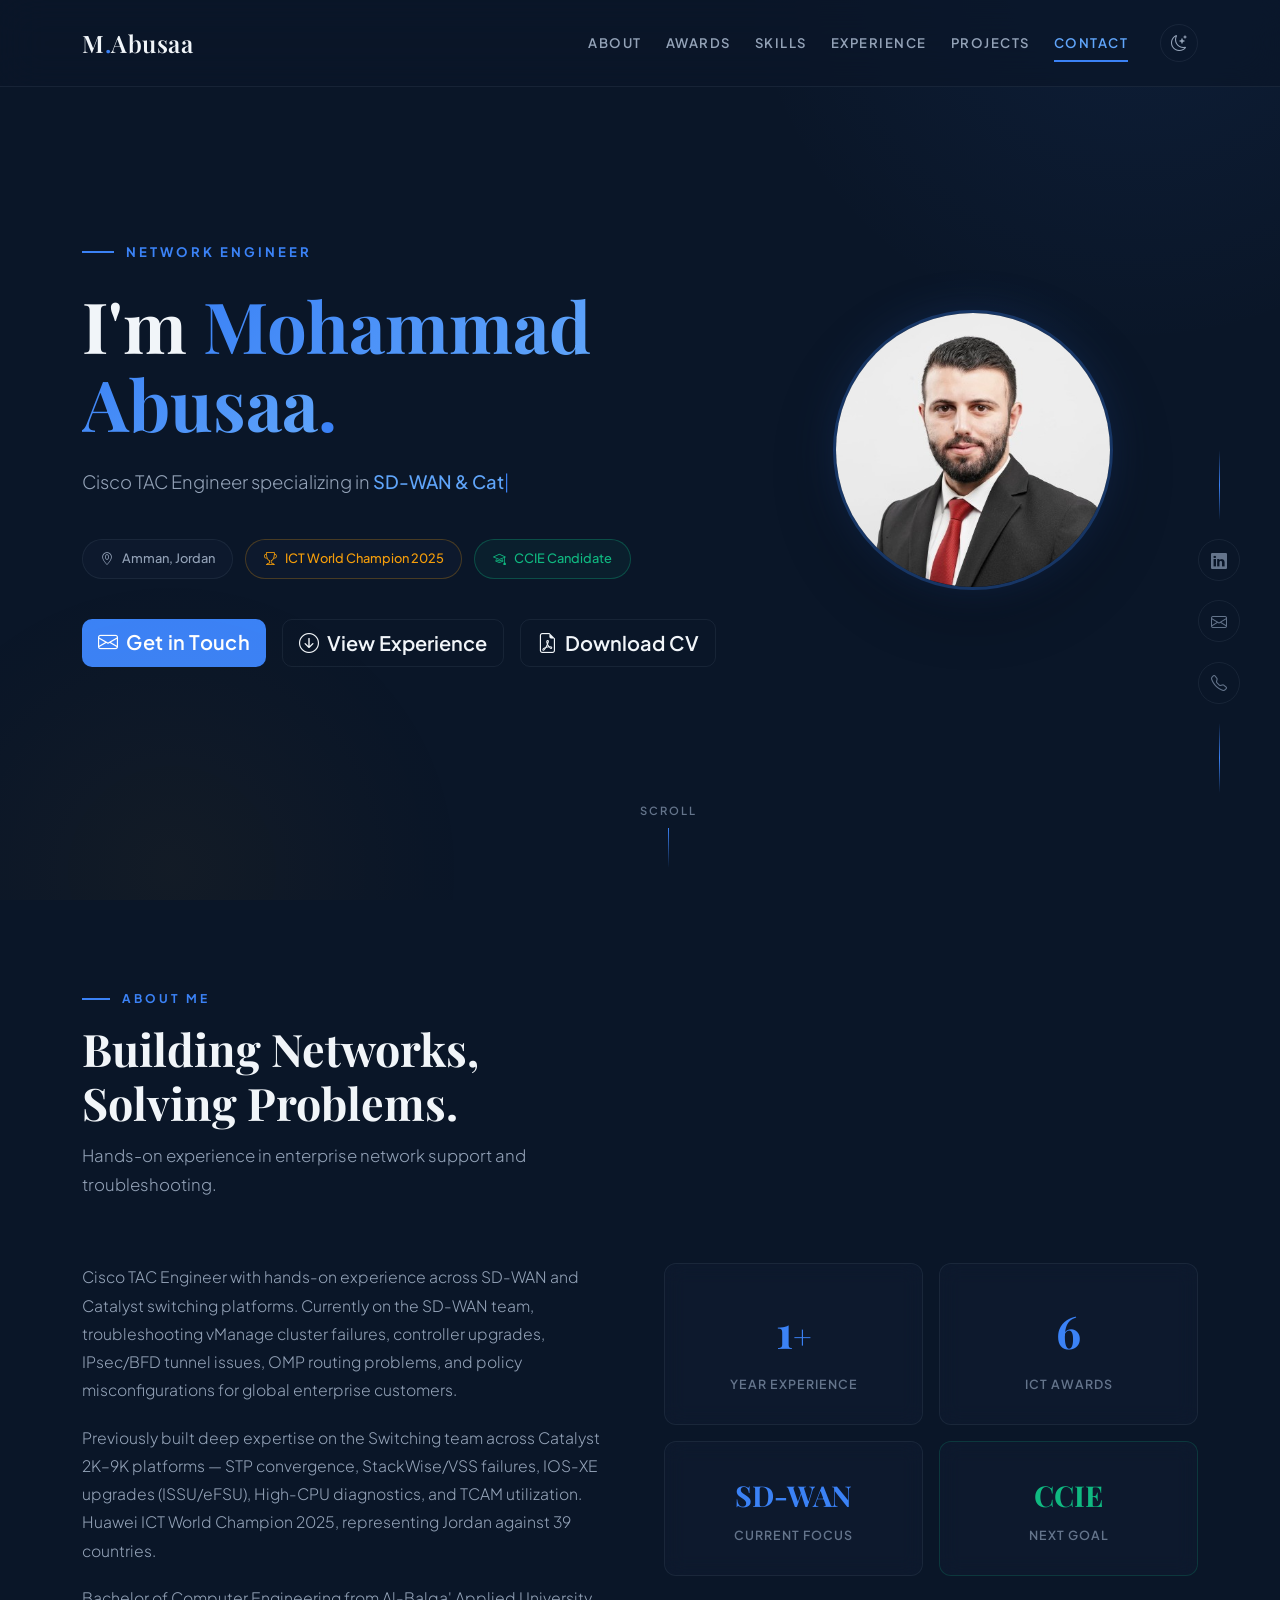
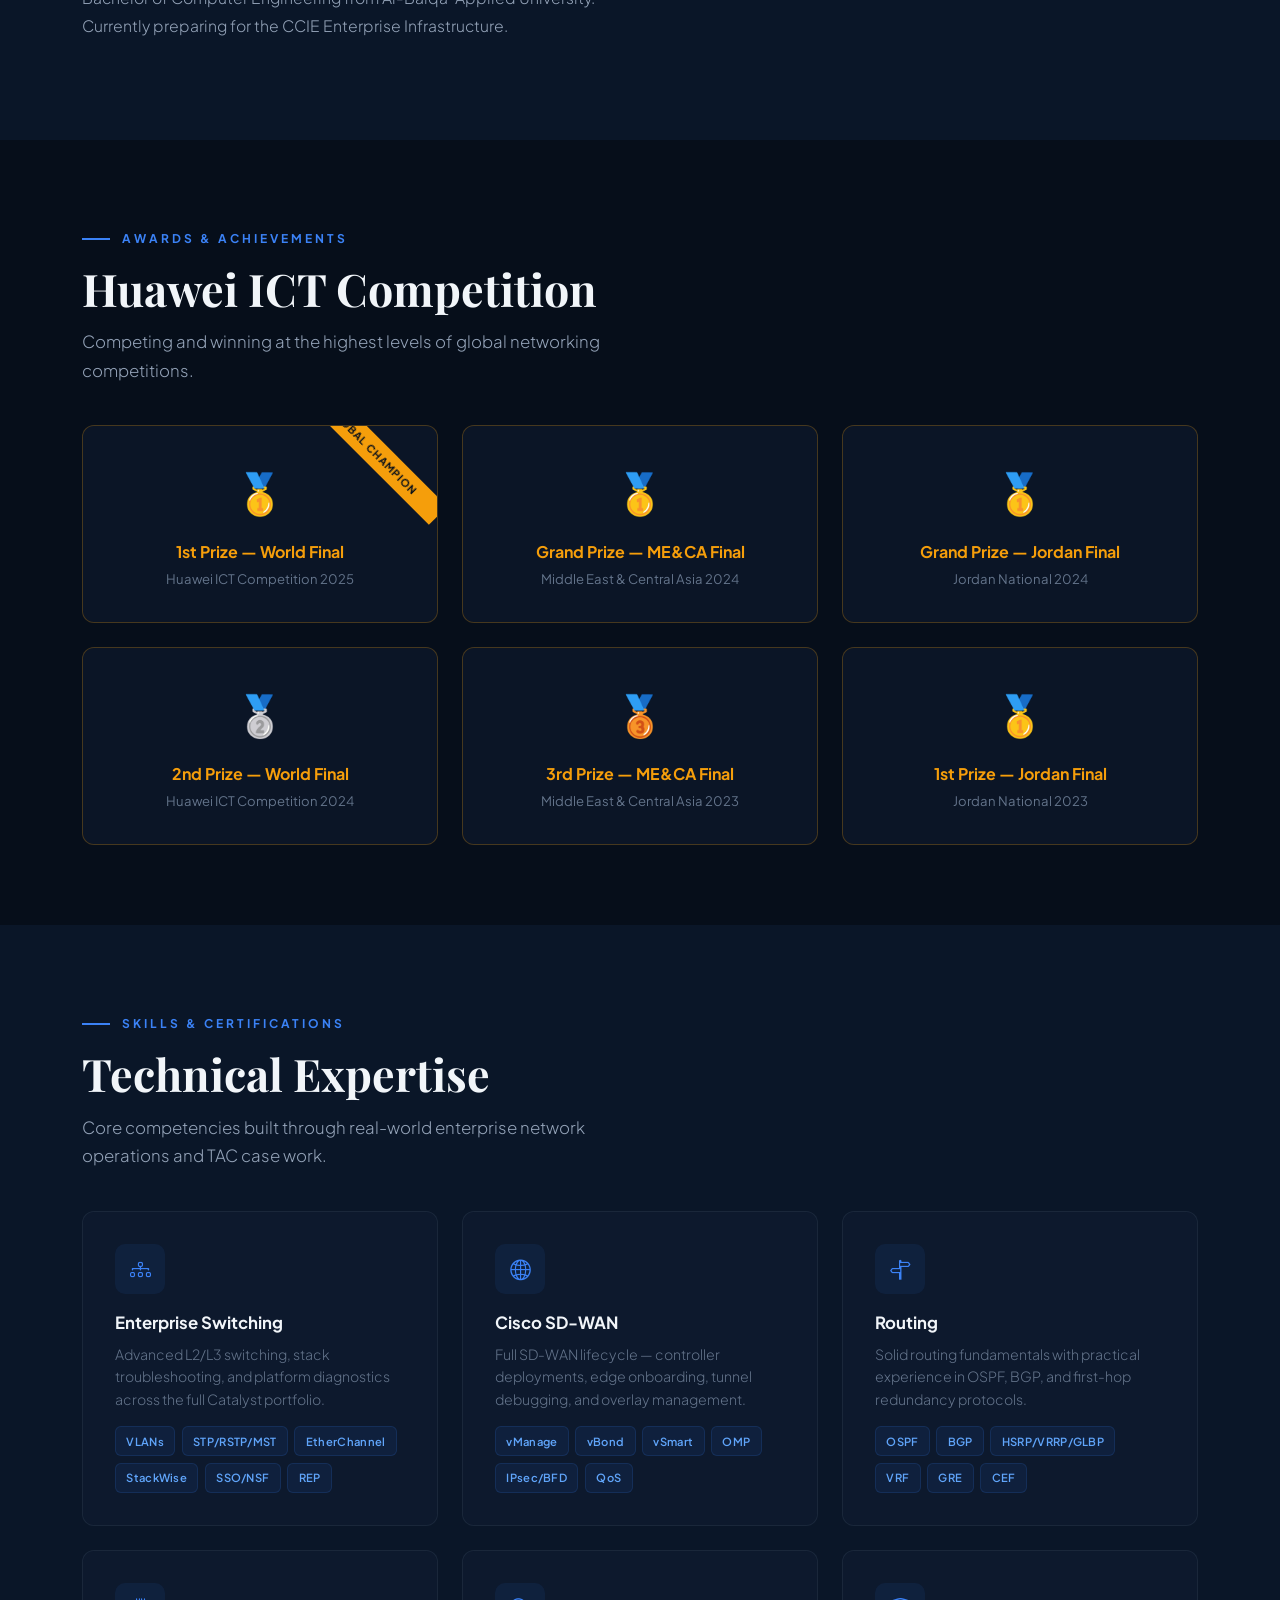
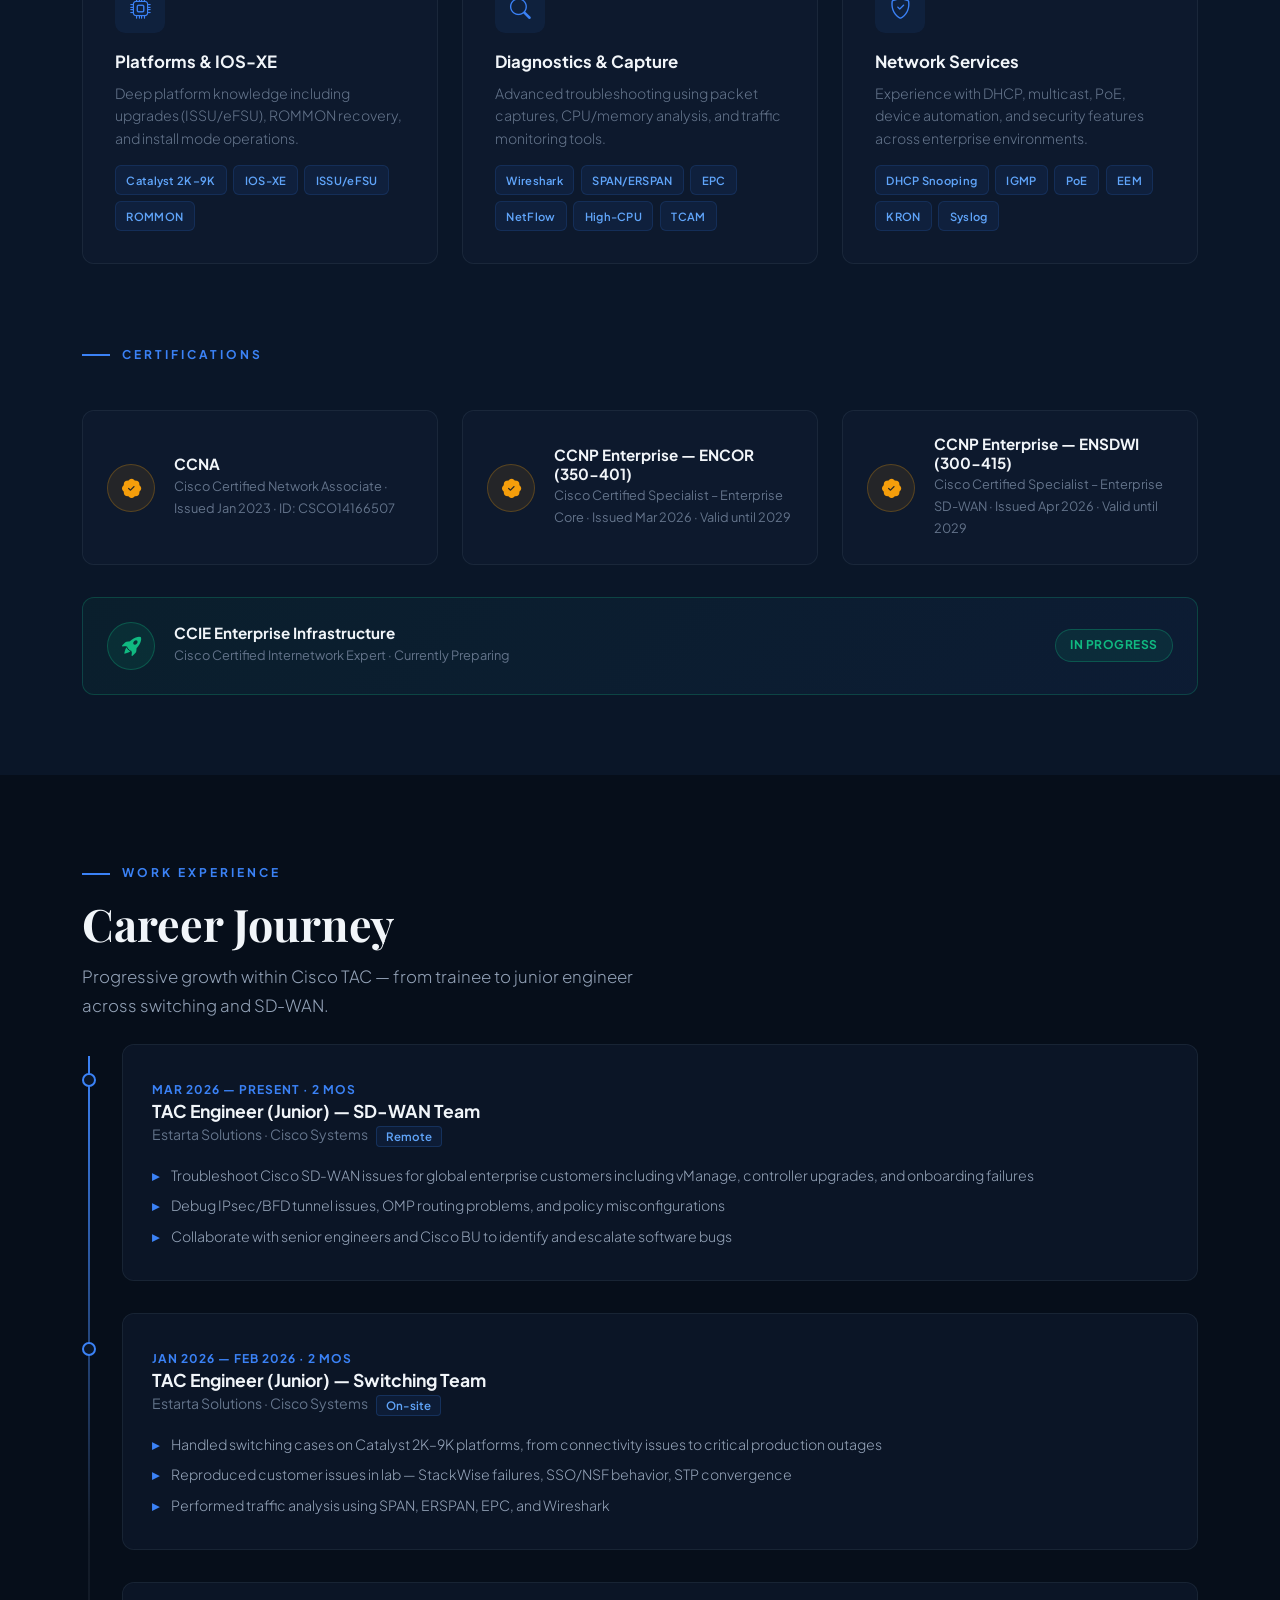
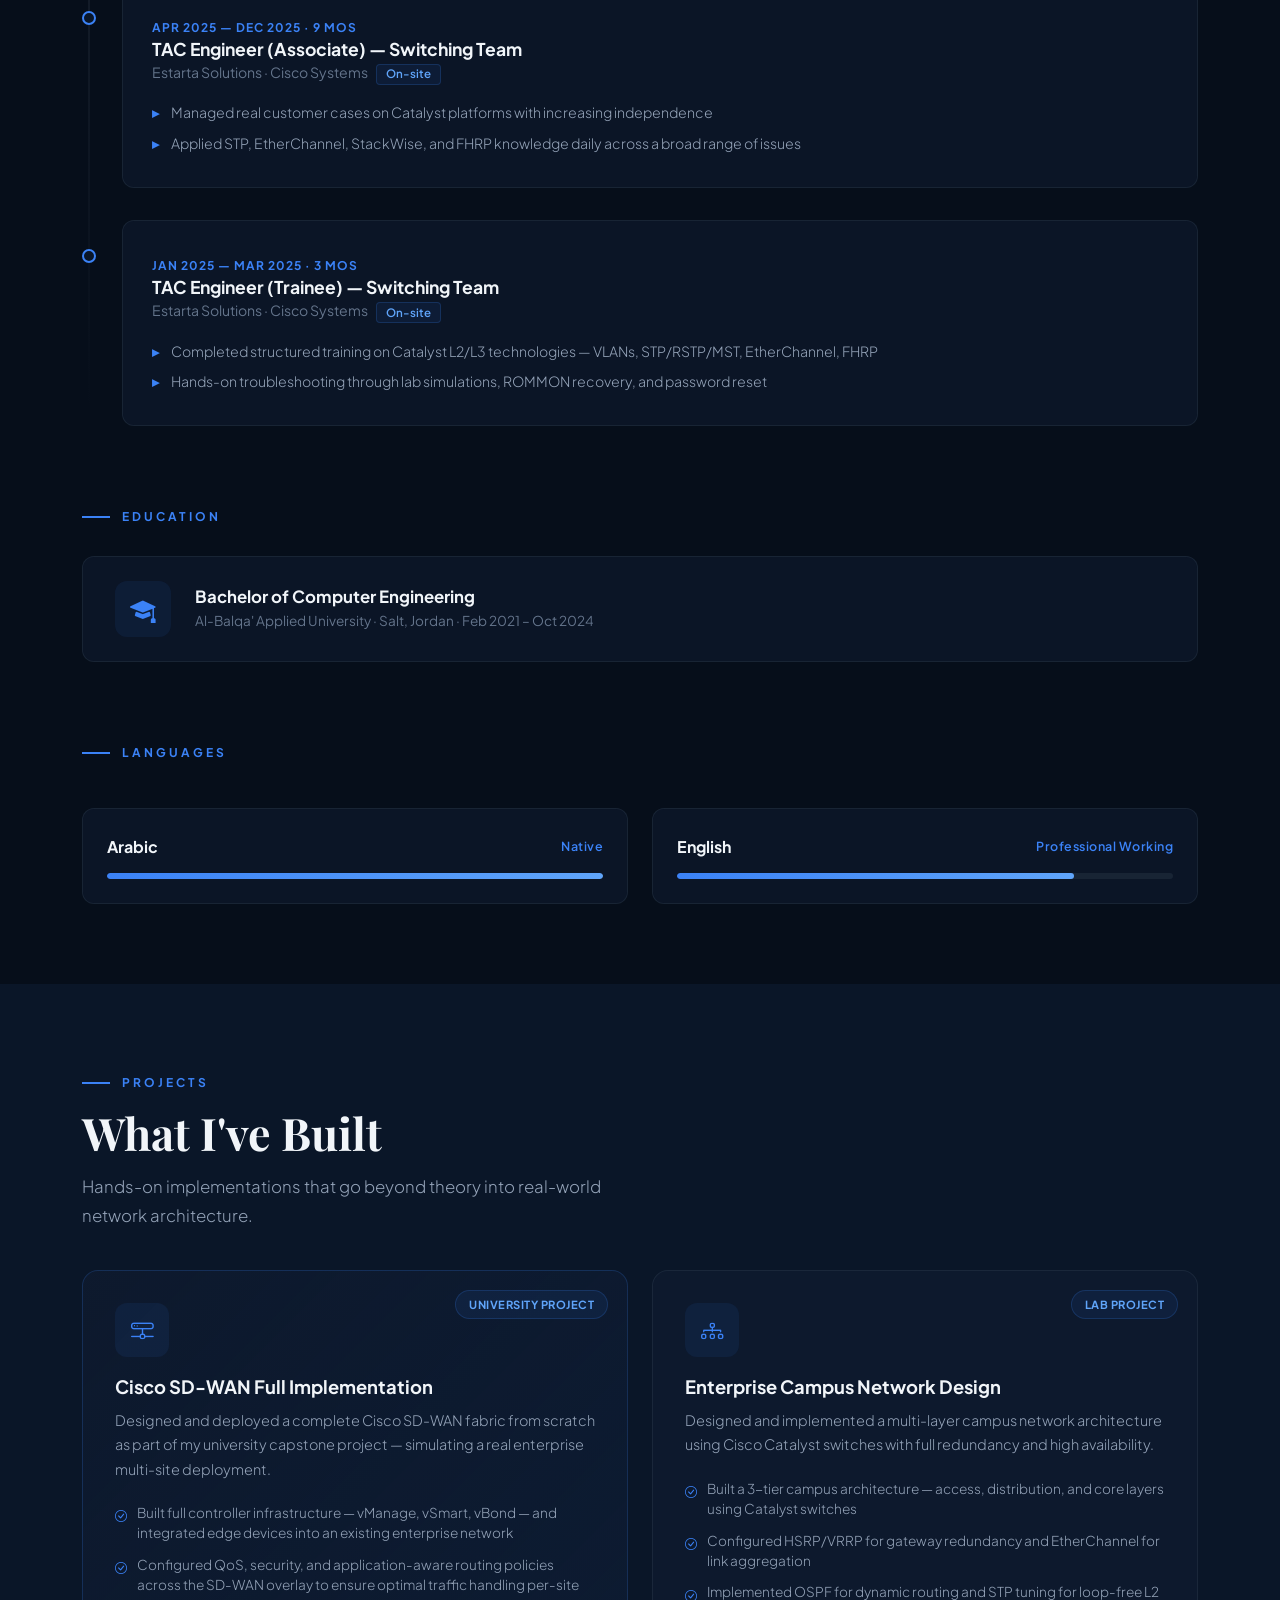
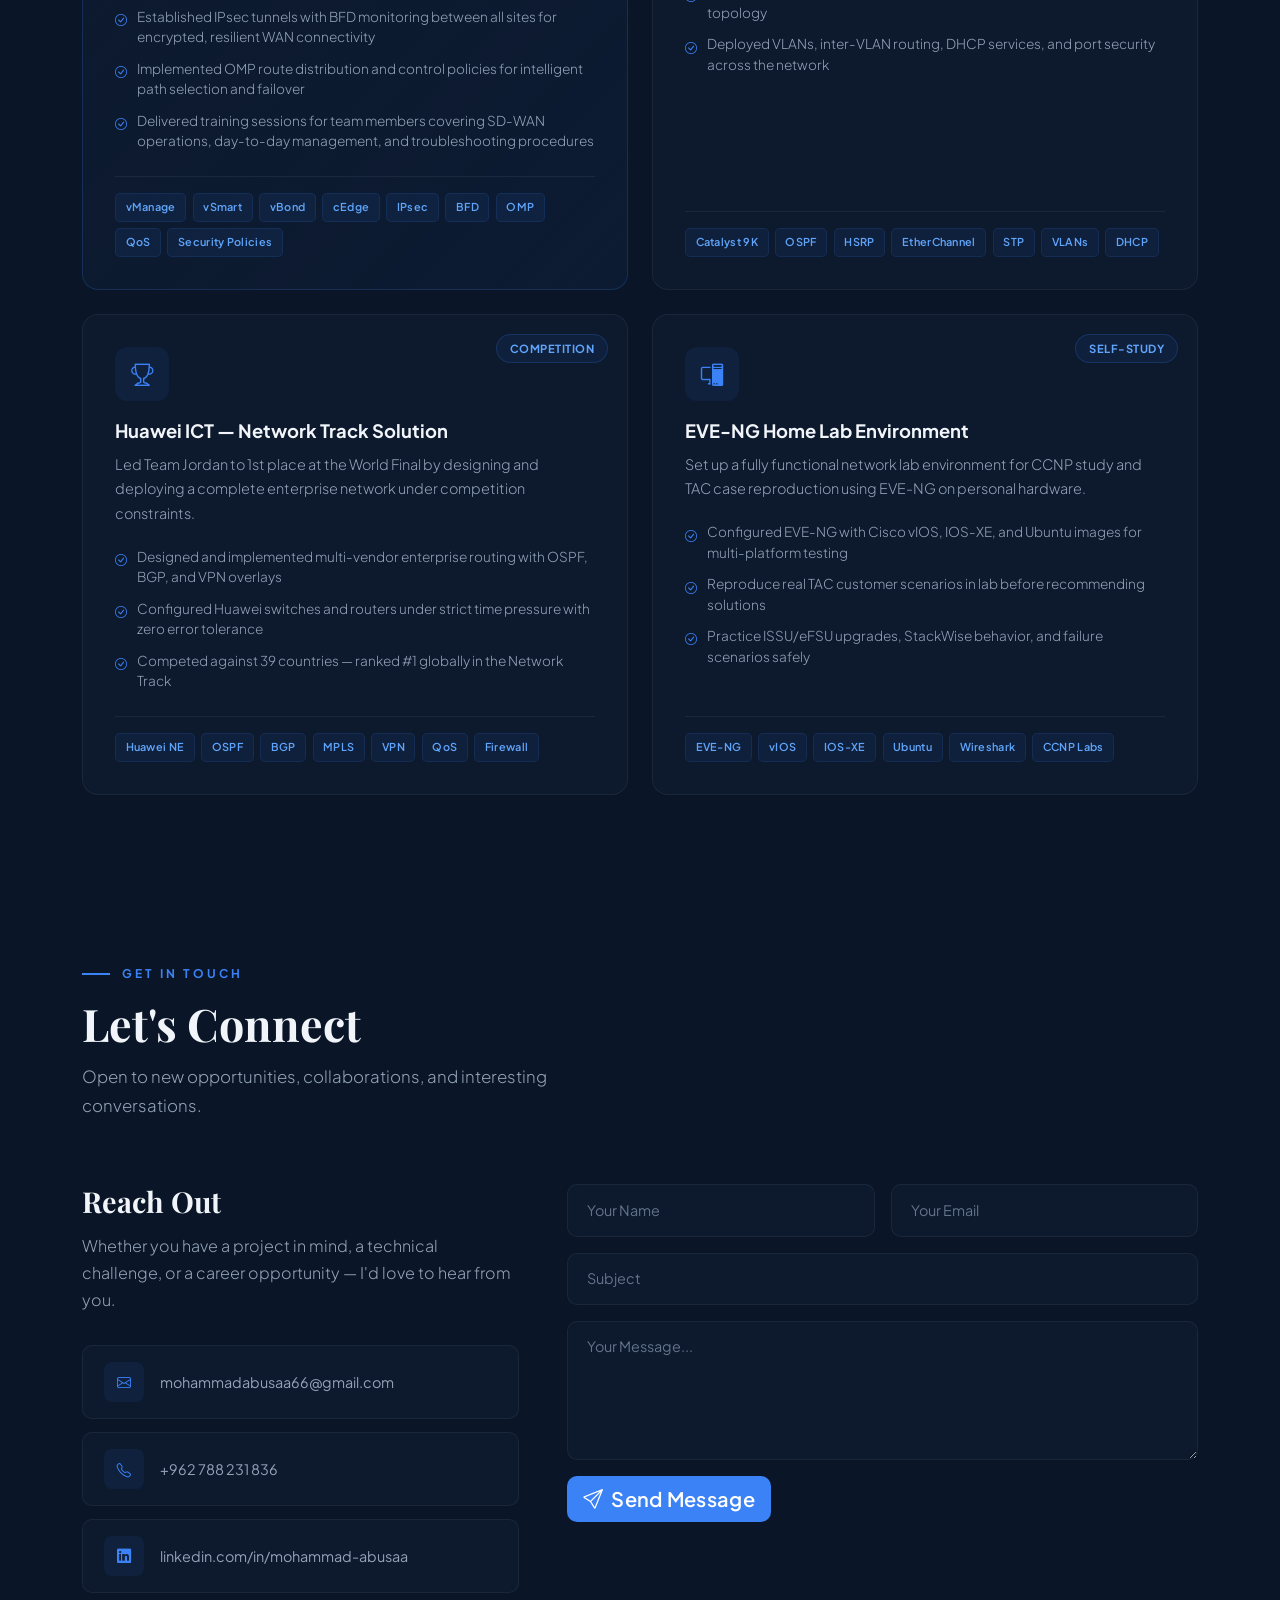
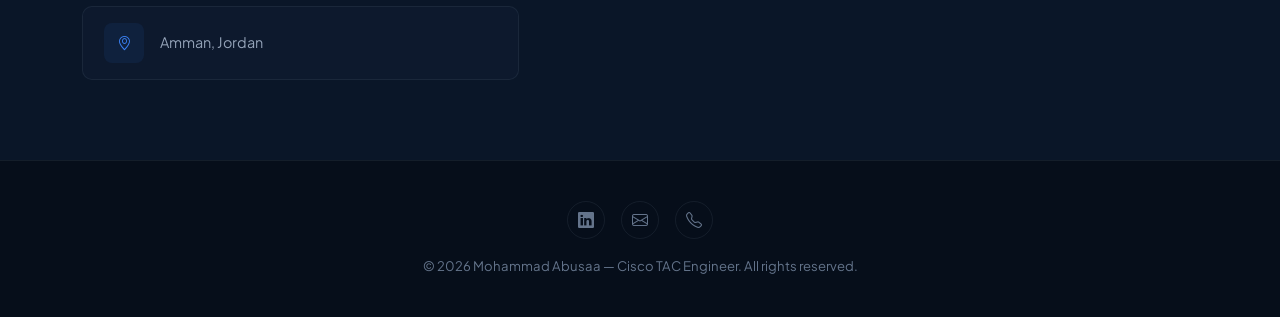
==== commit 6217445c: "professionalized site: removed redundant sections, particles, tilt effects, ticker Co-Authored-By: C" ====
--- a/index.html
+++ b/index.html
@@ -76,7 +76,6 @@
   <!-- HERO                                        -->
   <!-- ═══════════════════════════════════════════ -->
   <header class="hero-section" id="hero">
-    <div class="hero-particles" id="particles"></div>
     <div class="container position-relative">
       <div class="row align-items-center min-vh-100">
         <div class="col-lg-7">
@@ -92,9 +91,6 @@
             <span class="typed-text" id="typedText"></span><span class="typed-cursor">|</span>
           </p>
           <div class="hero-badges hero-anim hero-anim-4">
-            <span class="badge-custom badge-pulse">
-              <span class="pulse-dot"></span> Open to Opportunities
-            </span>
             <span class="badge-custom">
               <i class="bi bi-geo-alt"></i> Amman, Jordan
             </span>
@@ -139,82 +135,6 @@
     </div>
   </header>
 
-  <!-- ═══════════════════════════════════════════ -->
-  <!-- TECH TICKER                                 -->
-  <!-- ═══════════════════════════════════════════ -->
-  <div class="tech-ticker">
-    <div class="ticker-track">
-      <div class="ticker-content">
-        <span>Cisco SD-WAN</span><span class="ticker-dot">◆</span>
-        <span>Catalyst 9000</span><span class="ticker-dot">◆</span>
-        <span>IOS-XE</span><span class="ticker-dot">◆</span>
-        <span>OSPF</span><span class="ticker-dot">◆</span>
-        <span>BGP</span><span class="ticker-dot">◆</span>
-        <span>vManage</span><span class="ticker-dot">◆</span>
-        <span>IPsec</span><span class="ticker-dot">◆</span>
-        <span>Wireshark</span><span class="ticker-dot">◆</span>
-        <span>StackWise</span><span class="ticker-dot">◆</span>
-        <span>EtherChannel</span><span class="ticker-dot">◆</span>
-        <span>HSRP/VRRP</span><span class="ticker-dot">◆</span>
-        <span>STP/RSTP/MST</span><span class="ticker-dot">◆</span>
-        <span>ISSU/eFSU</span><span class="ticker-dot">◆</span>
-        <span>OMP</span><span class="ticker-dot">◆</span>
-        <span>BFD</span><span class="ticker-dot">◆</span>
-        <span>QoS</span><span class="ticker-dot">◆</span>
-        <span>CCIE EI</span><span class="ticker-dot">◆</span>
-      </div>
-      <div class="ticker-content" aria-hidden="true">
-        <span>Cisco SD-WAN</span><span class="ticker-dot">◆</span>
-        <span>Catalyst 9000</span><span class="ticker-dot">◆</span>
-        <span>IOS-XE</span><span class="ticker-dot">◆</span>
-        <span>OSPF</span><span class="ticker-dot">◆</span>
-        <span>BGP</span><span class="ticker-dot">◆</span>
-        <span>vManage</span><span class="ticker-dot">◆</span>
-        <span>IPsec</span><span class="ticker-dot">◆</span>
-        <span>Wireshark</span><span class="ticker-dot">◆</span>
-        <span>StackWise</span><span class="ticker-dot">◆</span>
-        <span>EtherChannel</span><span class="ticker-dot">◆</span>
-        <span>HSRP/VRRP</span><span class="ticker-dot">◆</span>
-        <span>STP/RSTP/MST</span><span class="ticker-dot">◆</span>
-        <span>ISSU/eFSU</span><span class="ticker-dot">◆</span>
-        <span>OMP</span><span class="ticker-dot">◆</span>
-        <span>BFD</span><span class="ticker-dot">◆</span>
-        <span>QoS</span><span class="ticker-dot">◆</span>
-        <span>CCIE EI</span><span class="ticker-dot">◆</span>
-      </div>
-    </div>
-  </div>
-
-  <!-- ═══════════════════════════════════════════ -->
-  <!-- WHAT I DO                                   -->
-  <!-- ═══════════════════════════════════════════ -->
-  <section class="what-i-do-section">
-    <div class="container">
-      <div class="row g-4">
-        <div class="col-lg-4" data-aos="fade-up" data-aos-delay="100">
-          <div class="wid-card">
-            <div class="wid-icon"><i class="bi bi-diagram-3"></i></div>
-            <h3>Enterprise Switching</h3>
-            <p>Troubleshoot Catalyst 2K–9K platforms daily — STP, StackWise, TCAM, High CPU, and IOS-XE upgrades for global enterprise customers.</p>
-          </div>
-        </div>
-        <div class="col-lg-4" data-aos="fade-up" data-aos-delay="200">
-          <div class="wid-card wid-featured">
-            <div class="wid-icon"><i class="bi bi-hdd-network"></i></div>
-            <h3>Cisco SD-WAN</h3>
-            <p>Deploy and troubleshoot full SD-WAN overlays — vManage, vBond, vSmart, cEdge onboarding, IPsec/BFD tunnels, and OMP routing.</p>
-          </div>
-        </div>
-        <div class="col-lg-4" data-aos="fade-up" data-aos-delay="300">
-          <div class="wid-card">
-            <div class="wid-icon"><i class="bi bi-signpost-split"></i></div>
-            <h3>Routing & Protocols</h3>
-            <p>OSPF, BGP, HSRP/VRRP tuning and troubleshooting — ensuring convergence, redundancy, and optimal path selection.</p>
-          </div>
-        </div>
-      </div>
-    </div>
-  </section>
 
   <!-- ═══════════════════════════════════════════ -->
   <!-- ABOUT                                       -->
@@ -733,7 +653,6 @@
         <a href="tel:+962788231836"><i class="bi bi-telephone"></i></a>
       </div>
       <p>&copy; 2026 Mohammad Abusaa — Cisco TAC Engineer. All rights reserved.</p>
-      <p class="footer-update">Last updated: April 2026</p>
     </div>
   </footer>
 
--- a/css/style.css
+++ b/css/style.css
@@ -75,7 +75,7 @@
   background-clip: text;
 }
 
-.section-padding { padding: 7rem 0; position: relative; z-index: 1; }
+.section-padding { padding: 5rem 0; position: relative; z-index: 1; }
 .section-alt { background: var(--navy-900); }
 
 /* ══════════════════════════════════════════════════════
@@ -180,30 +180,6 @@
   pointer-events: none;
 }
 
-.hero-particles {
-  position: absolute;
-  inset: 0;
-  overflow: hidden;
-  pointer-events: none;
-}
-
-.particle {
-  position: absolute;
-  width: 2px;
-  height: 2px;
-  background: var(--accent-light);
-  border-radius: 50%;
-  opacity: 0;
-  animation: floatParticle linear infinite;
-}
-
-@keyframes floatParticle {
-  0% { opacity: 0; transform: translateY(100vh) scale(0); }
-  10% { opacity: 0.6; }
-  90% { opacity: 0.6; }
-  100% { opacity: 0; transform: translateY(-10vh) scale(1); }
-}
-
 .hero-greeting {
   display: inline-flex;
   align-items: center;
@@ -283,19 +259,6 @@
   border-color: rgba(16, 185, 129, 0.3);
   color: var(--green);
   background: rgba(16, 185, 129, 0.06);
-}
-
-.badge-pulse .pulse-dot {
-  width: 7px;
-  height: 7px;
-  border-radius: 50%;
-  background: var(--green);
-  animation: pulse 2s ease-in-out infinite;
-}
-
-@keyframes pulse {
-  0%, 100% { opacity: 1; box-shadow: 0 0 0 0 rgba(16, 185, 129, 0.4); }
-  50% { opacity: 0.6; box-shadow: 0 0 0 6px rgba(16, 185, 129, 0); }
 }
 
 /* Hero Photo */
@@ -1256,8 +1219,6 @@
   background-image: url("data:image/svg+xml,%3csvg xmlns='http://www.w3.org/2000/svg' viewBox='0 0 30 30'%3e%3cpath stroke='rgba(26,26,46,0.8)' stroke-linecap='round' stroke-miterlimit='10' stroke-width='2' d='M4 7h22M4 15h22M4 23h22'/%3e%3c/svg%3e");
 }
 body.light-mode .timeline-dot { background: var(--navy-800); }
-body.light-mode .particle { background: var(--accent); }
-body.light-mode .tech-ticker { background: var(--navy-700); }
 body.light-mode .preloader { background: #fff; }
 
 body.light-mode .skill-card,
@@ -1267,69 +1228,9 @@
 body.light-mode .edu-card,
 body.light-mode .training-phase,
 body.light-mode .stat-card,
-body.light-mode .wid-card,
 body.light-mode .contact-link-item,
 body.light-mode .timeline-content,
 body.light-mode .lang-card { box-shadow: 0 2px 12px rgba(0, 0, 0, 0.04); }
-
-/* ══════════════════════════════════════════════════════
-   WHAT I DO
-   ══════════════════════════════════════════════════════ */
-.what-i-do-section {
-  position: relative;
-  z-index: 1;
-  padding: 5rem 0;
-  background: var(--navy-800);
-}
-
-.wid-card {
-  padding: 2rem;
-  background: var(--card-bg);
-  border: 1px solid var(--border-color);
-  border-radius: var(--radius-lg);
-  text-align: center;
-  transition: var(--transition);
-  height: 100%;
-}
-
-.wid-card:hover {
-  transform: translateY(-8px);
-  box-shadow: var(--shadow-md);
-  border-color: rgba(59, 130, 246, 0.2);
-}
-
-.wid-featured {
-  border-color: rgba(59, 130, 246, 0.25);
-  background: linear-gradient(135deg, var(--card-bg), rgba(59, 130, 246, 0.06));
-}
-
-.wid-icon {
-  width: 64px;
-  height: 64px;
-  border-radius: 16px;
-  background: var(--accent-soft);
-  display: flex;
-  align-items: center;
-  justify-content: center;
-  font-size: 1.6rem;
-  color: var(--accent);
-  margin: 0 auto 1.2rem;
-}
-
-.wid-card h3 {
-  font-size: 1.1rem;
-  font-weight: 700;
-  margin-bottom: 0.6rem;
-  color: var(--text-100);
-}
-
-.wid-card p {
-  font-size: 0.88rem;
-  color: var(--text-400);
-  font-weight: 300;
-  line-height: 1.7;
-  margin: 0;
-}
 
 /* ══════════════════════════════════════════════════════
    LANGUAGES
@@ -1480,55 +1381,6 @@
 @keyframes heroSlideUp {
   from { opacity: 0; transform: translateY(30px); }
   to { opacity: 1; transform: translateY(0); }
-}
-
-/* ══════════════════════════════════════════════════════
-   TECH TICKER
-   ══════════════════════════════════════════════════════ */
-.tech-ticker {
-  position: relative;
-  z-index: 1;
-  background: var(--navy-900);
-  border-top: 1px solid var(--border-color);
-  border-bottom: 1px solid var(--border-color);
-  overflow: hidden;
-  padding: 1rem 0;
-}
-
-.ticker-track {
-  display: flex;
-  width: max-content;
-  animation: ticker 30s linear infinite;
-}
-
-.ticker-content {
-  display: flex;
-  align-items: center;
-  gap: 1.5rem;
-  padding-right: 1.5rem;
-  white-space: nowrap;
-}
-
-.ticker-content span {
-  font-size: 0.85rem;
-  font-weight: 600;
-  color: var(--text-300);
-  letter-spacing: 1px;
-  text-transform: uppercase;
-}
-
-.ticker-dot {
-  color: var(--accent) !important;
-  font-size: 0.5rem !important;
-}
-
-@keyframes ticker {
-  0% { transform: translateX(0); }
-  100% { transform: translateX(-50%); }
-}
-
-.tech-ticker:hover .ticker-track {
-  animation-play-state: paused;
 }
 
 /* ══════════════════════════════════════════════════════
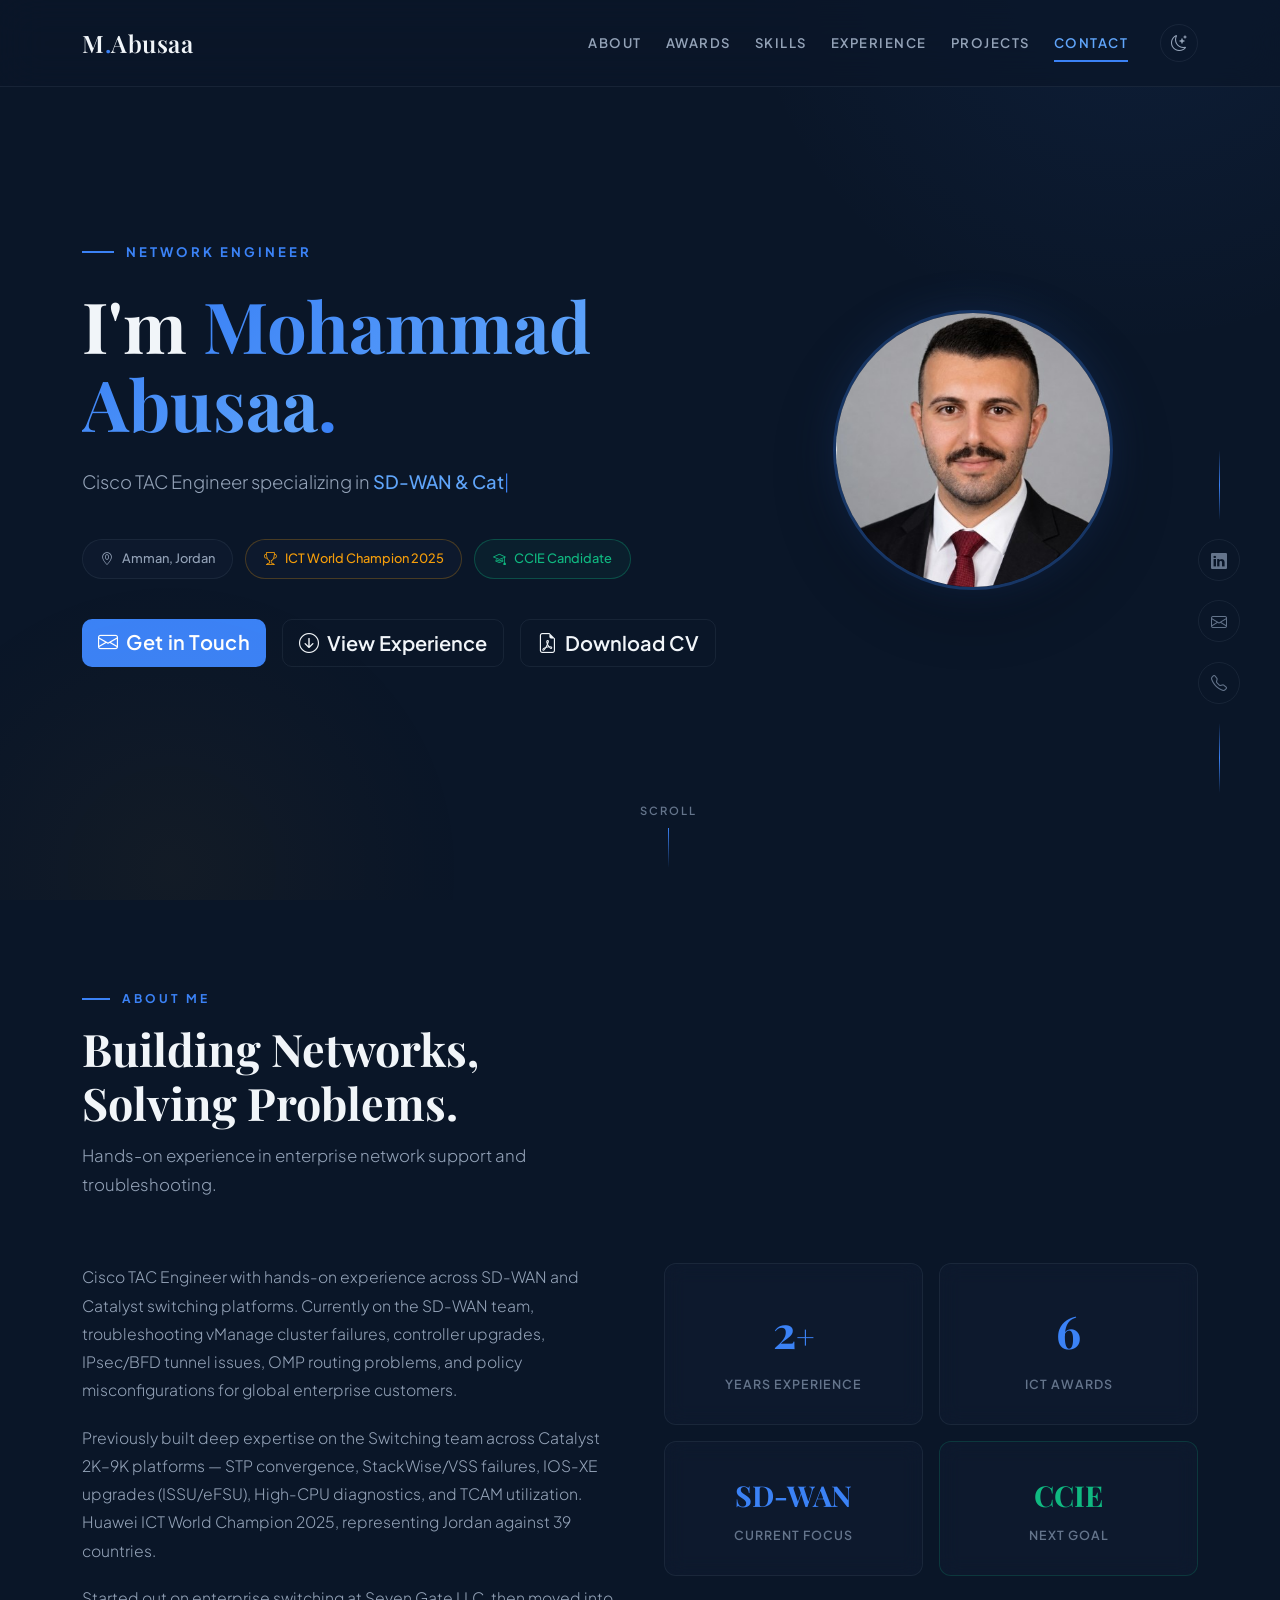
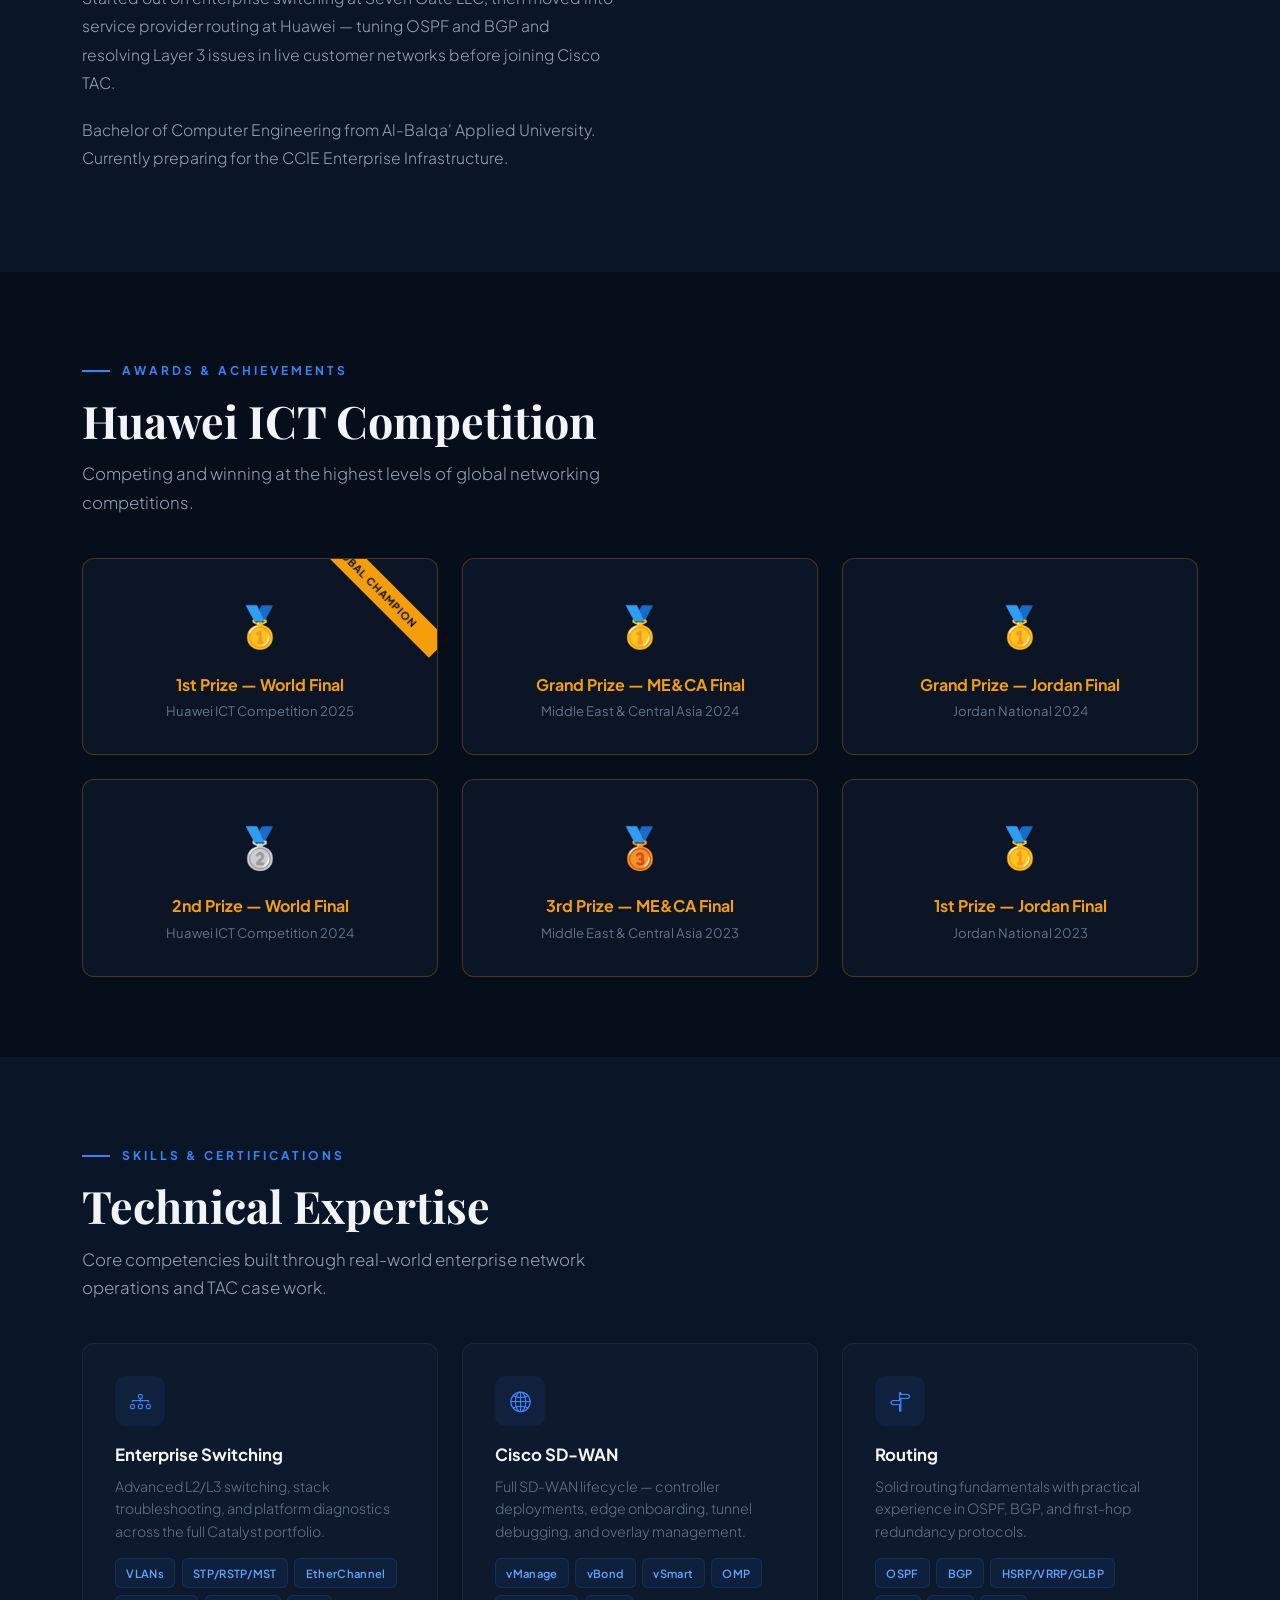
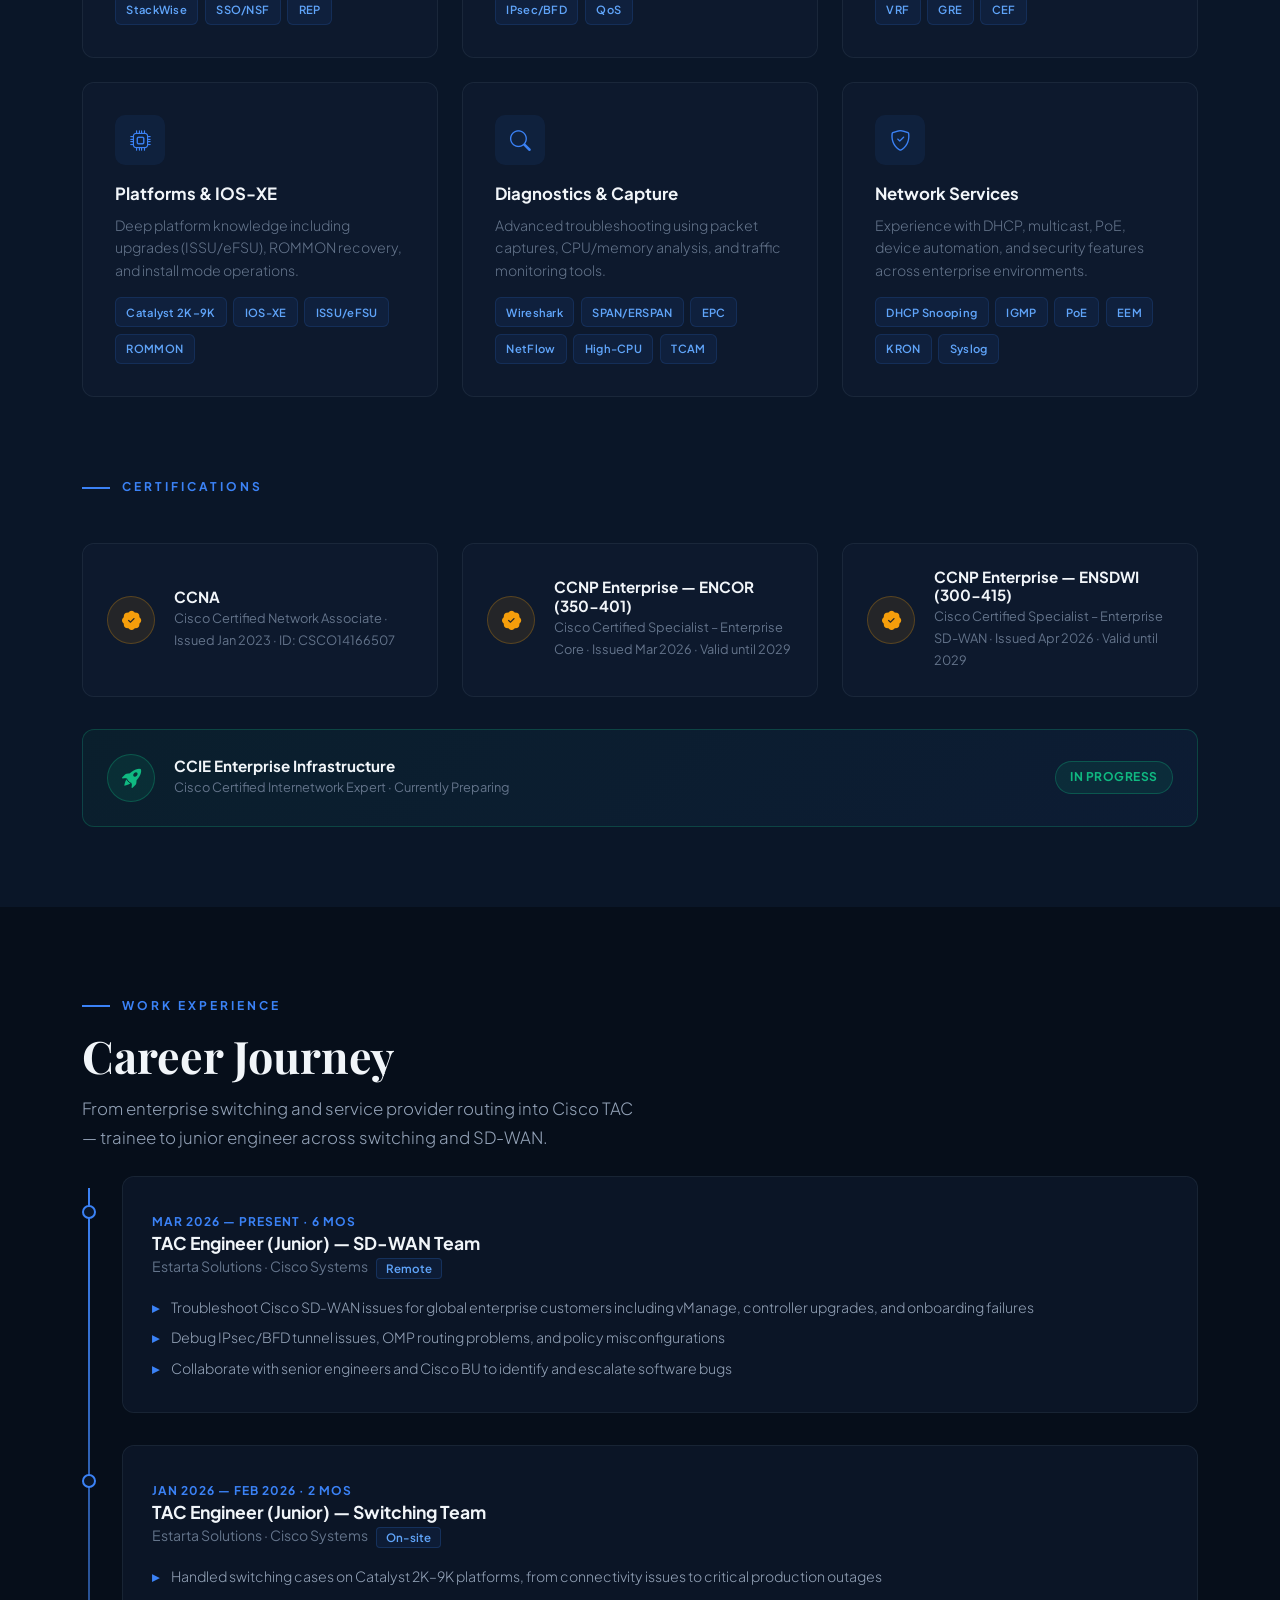
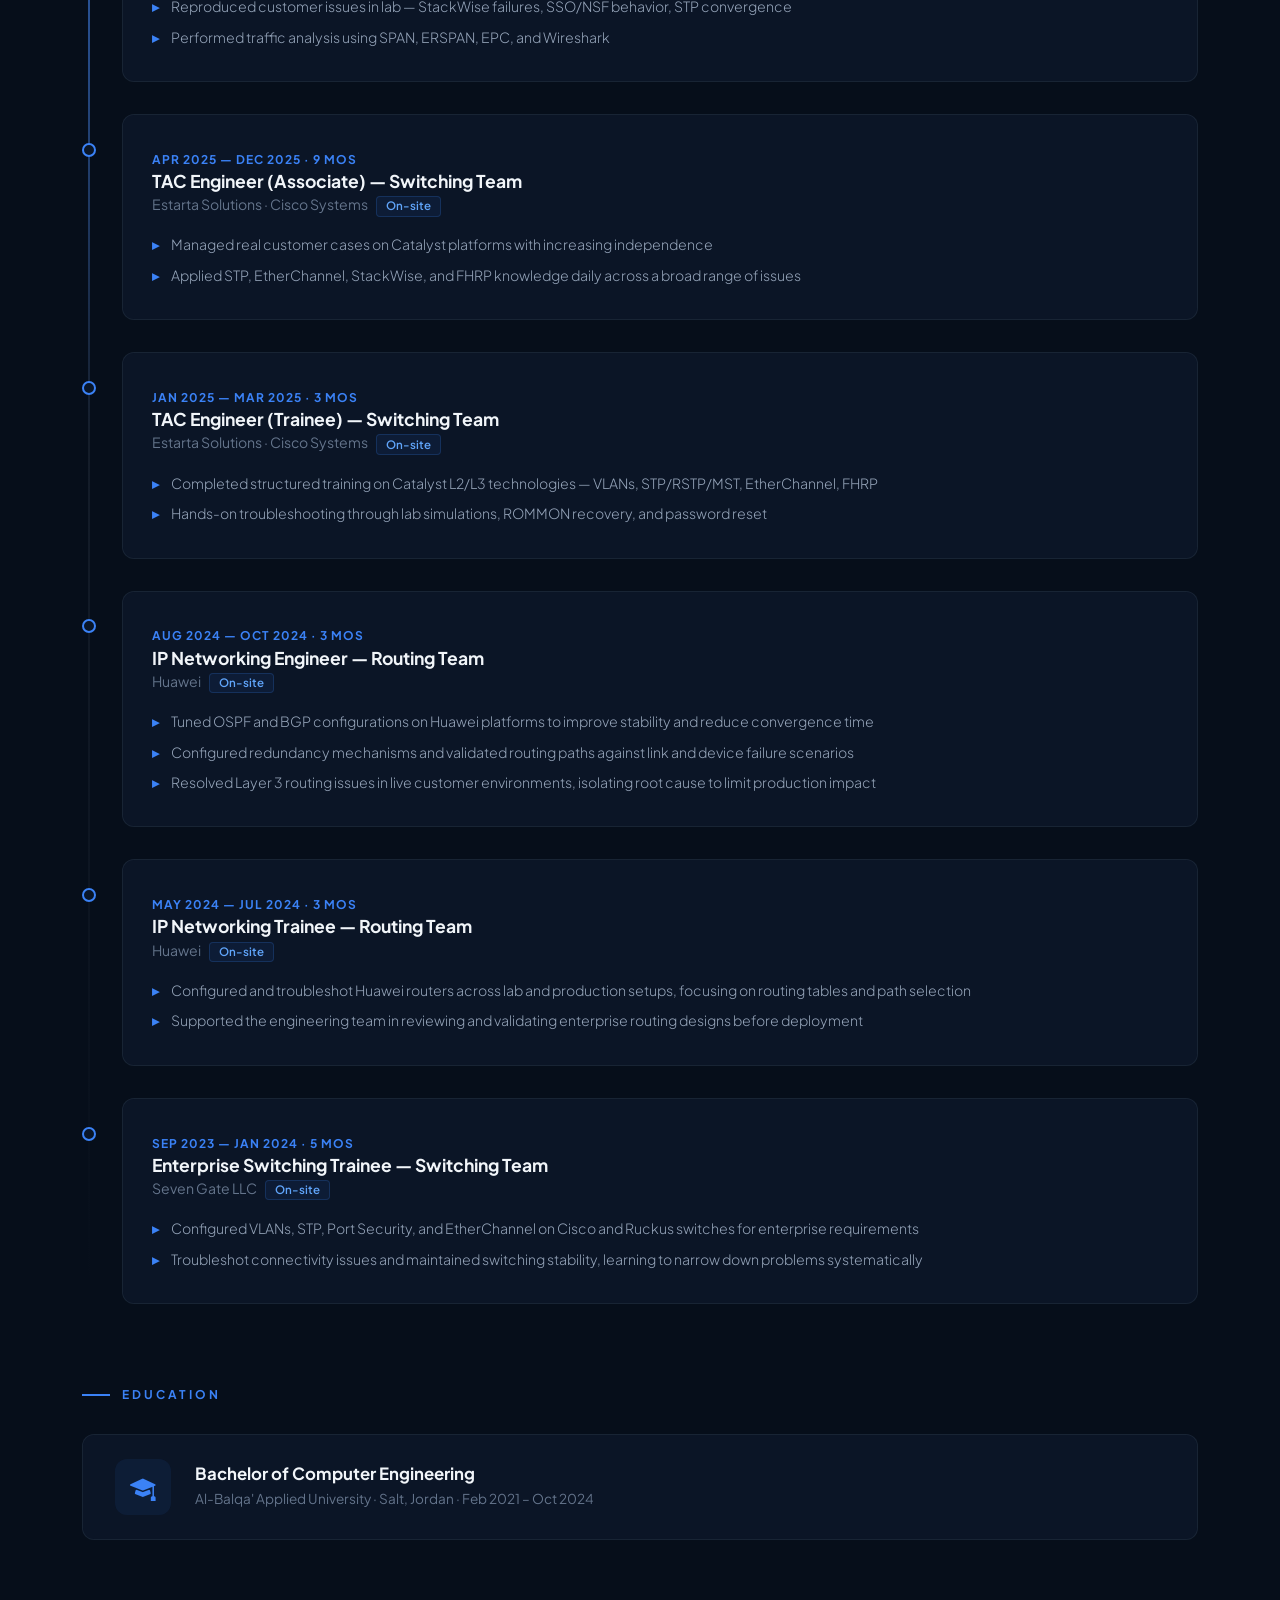
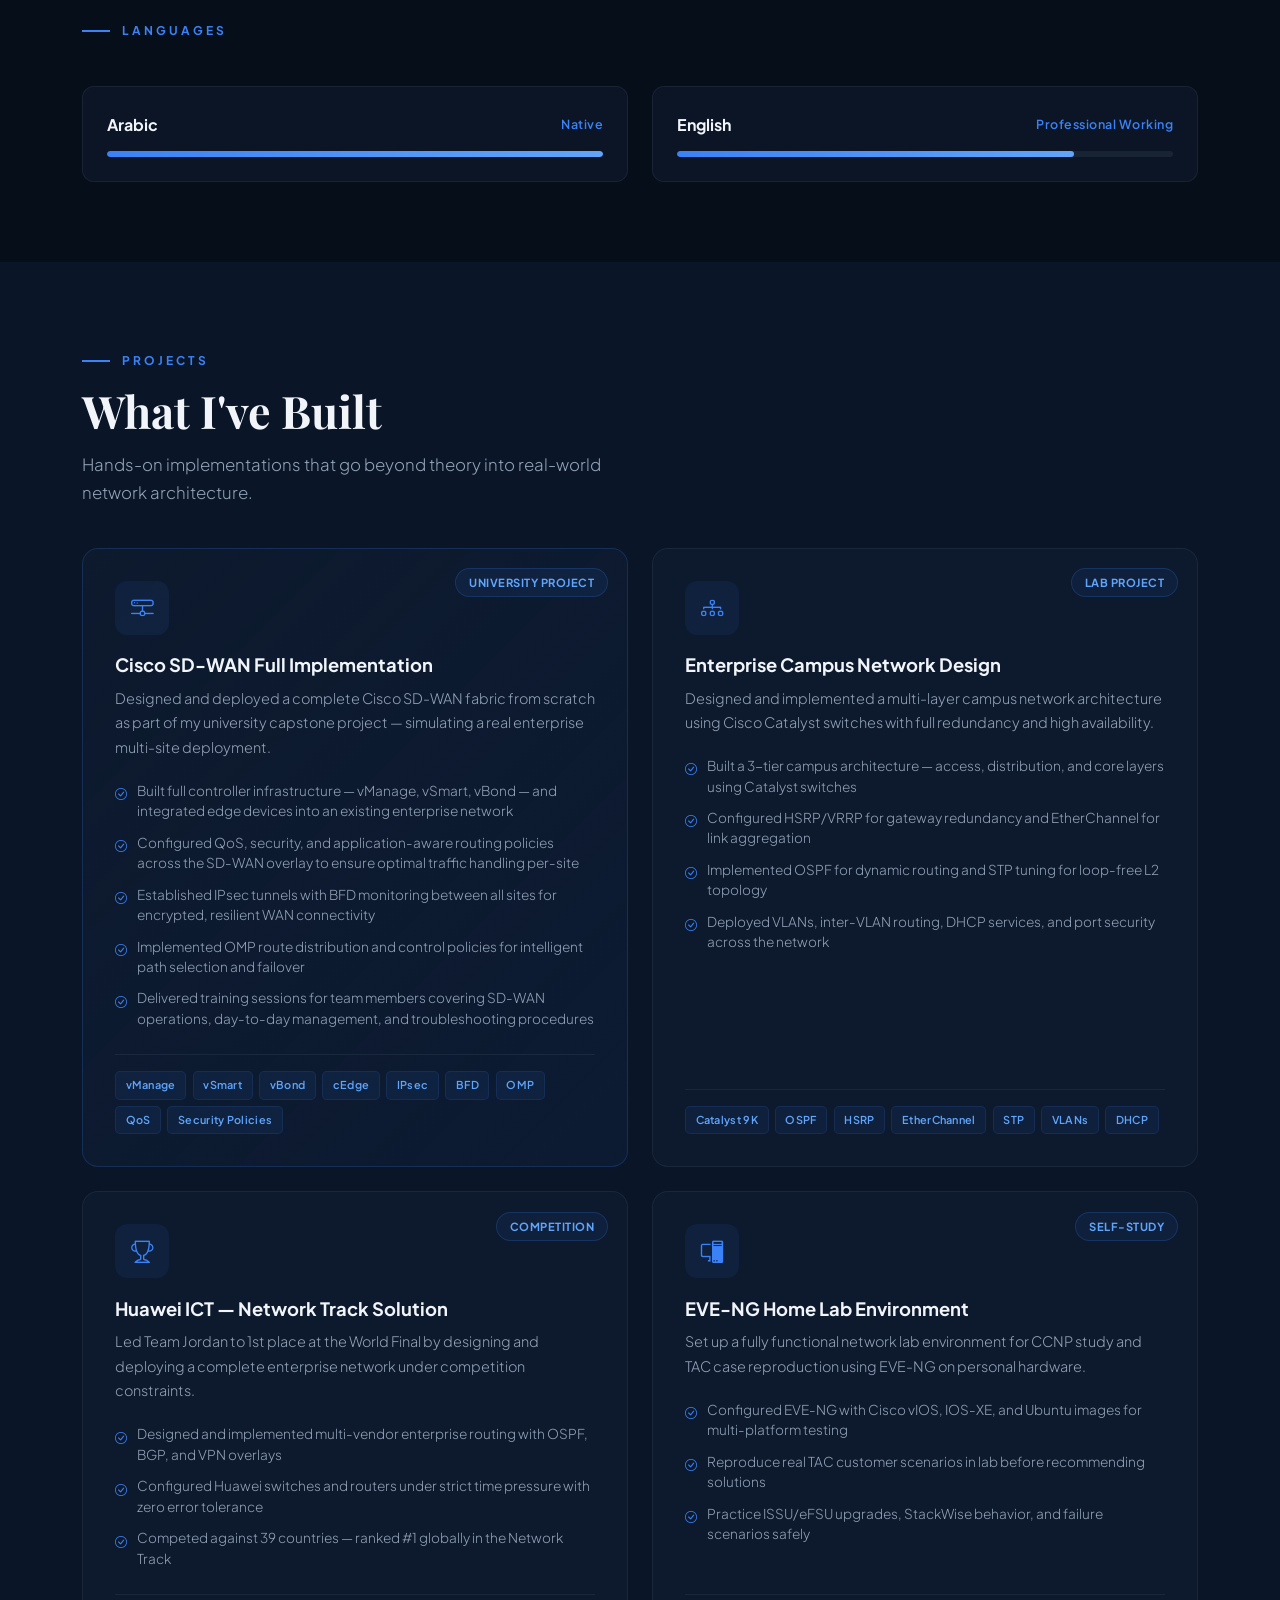
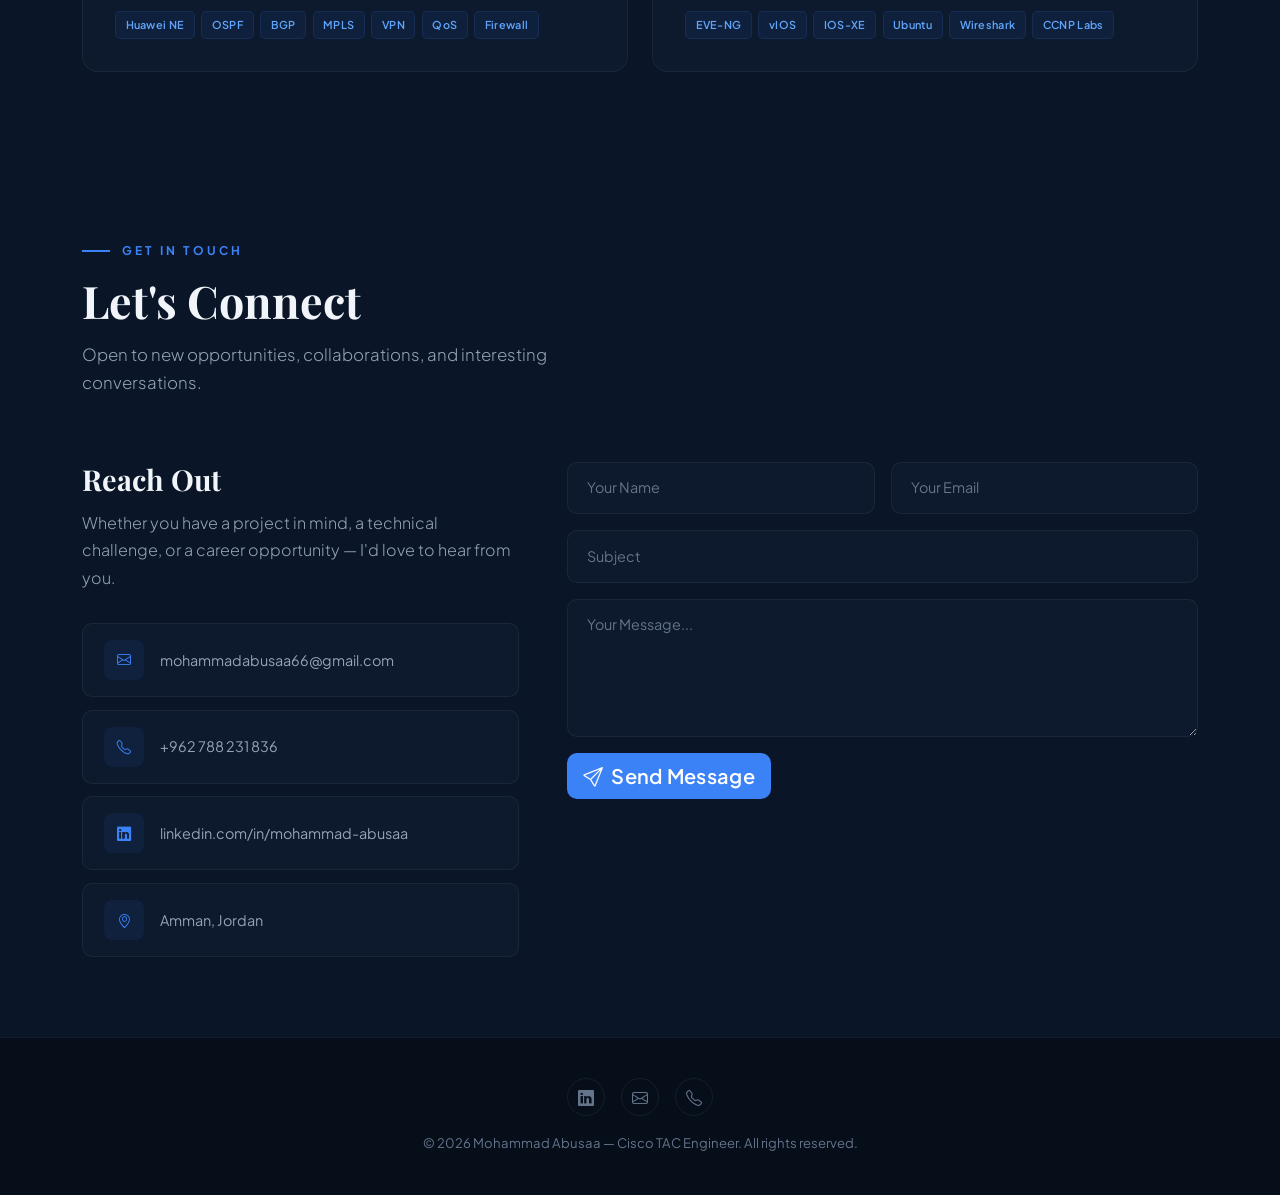
==== commit 790b78cc: "update CV: restore full work history, sync PDF with site, new photo Website (index.html): - fixed SD" ====
--- a/index.html
+++ b/index.html
@@ -152,6 +152,7 @@
           <div class="about-text">
             <p>Cisco TAC Engineer with hands-on experience across SD-WAN and Catalyst switching platforms. Currently on the SD-WAN team, troubleshooting vManage cluster failures, controller upgrades, IPsec/BFD tunnel issues, OMP routing problems, and policy misconfigurations for global enterprise customers.</p>
             <p>Previously built deep expertise on the Switching team across Catalyst 2K–9K platforms — STP convergence, StackWise/VSS failures, IOS-XE upgrades (ISSU/eFSU), High-CPU diagnostics, and TCAM utilization. Huawei ICT World Champion 2025, representing Jordan against 39 countries.</p>
+            <p>Started out on enterprise switching at Seven Gate LLC, then moved into service provider routing at Huawei — tuning OSPF and BGP and resolving Layer 3 issues in live customer networks before joining Cisco TAC.</p>
             <p>Bachelor of Computer Engineering from Al-Balqa' Applied University. Currently preparing for the CCIE Enterprise Infrastructure.</p>
           </div>
         </div>
@@ -159,8 +160,8 @@
           <div class="row g-3">
             <div class="col-6">
               <div class="stat-card">
-                <span class="stat-number" data-count="1">0</span><span class="stat-plus">+</span>
-                <span class="stat-label">Year Experience</span>
+                <span class="stat-number" data-count="2">0</span><span class="stat-plus">+</span>
+                <span class="stat-label">Years Experience</span>
               </div>
             </div>
             <div class="col-6">
@@ -382,7 +383,7 @@
       <div class="section-header" data-aos="fade-up">
         <span class="section-label"><span class="label-line"></span> Work Experience</span>
         <h2 class="section-title">Career Journey</h2>
-        <p class="section-subtitle">Progressive growth within Cisco TAC — from trainee to junior engineer across switching and SD-WAN.</p>
+        <p class="section-subtitle">From enterprise switching and service provider routing into Cisco TAC — trainee to junior engineer across switching and SD-WAN.</p>
       </div>
 
       <div class="timeline mt-4">
@@ -390,7 +391,7 @@
         <div class="timeline-item" data-aos="fade-up" data-aos-delay="100">
           <div class="timeline-dot"></div>
           <div class="timeline-content">
-            <span class="timeline-date">Mar 2026 — Present · 2 mos</span>
+            <span class="timeline-date">Mar 2026 — Present · 6 mos</span>
             <h3>TAC Engineer (Junior) — SD-WAN Team</h3>
             <h4>Estarta Solutions · Cisco Systems <span class="work-mode">Remote</span></h4>
             <ul>
@@ -440,6 +441,49 @@
             <ul>
               <li>Completed structured training on Catalyst L2/L3 technologies — VLANs, STP/RSTP/MST, EtherChannel, FHRP</li>
               <li>Hands-on troubleshooting through lab simulations, ROMMON recovery, and password reset</li>
+            </ul>
+          </div>
+        </div>
+
+        <!-- Huawei Engineer -->
+        <div class="timeline-item" data-aos="fade-up" data-aos-delay="500">
+          <div class="timeline-dot"></div>
+          <div class="timeline-content">
+            <span class="timeline-date">Aug 2024 — Oct 2024 · 3 mos</span>
+            <h3>IP Networking Engineer — Routing Team</h3>
+            <h4>Huawei <span class="work-mode">On-site</span></h4>
+            <ul>
+              <li>Tuned OSPF and BGP configurations on Huawei platforms to improve stability and reduce convergence time</li>
+              <li>Configured redundancy mechanisms and validated routing paths against link and device failure scenarios</li>
+              <li>Resolved Layer 3 routing issues in live customer environments, isolating root cause to limit production impact</li>
+            </ul>
+          </div>
+        </div>
+
+        <!-- Huawei Trainee -->
+        <div class="timeline-item" data-aos="fade-up" data-aos-delay="600">
+          <div class="timeline-dot"></div>
+          <div class="timeline-content">
+            <span class="timeline-date">May 2024 — Jul 2024 · 3 mos</span>
+            <h3>IP Networking Trainee — Routing Team</h3>
+            <h4>Huawei <span class="work-mode">On-site</span></h4>
+            <ul>
+              <li>Configured and troubleshot Huawei routers across lab and production setups, focusing on routing tables and path selection</li>
+              <li>Supported the engineering team in reviewing and validating enterprise routing designs before deployment</li>
+            </ul>
+          </div>
+        </div>
+
+        <!-- Seven Gate -->
+        <div class="timeline-item" data-aos="fade-up" data-aos-delay="700">
+          <div class="timeline-dot"></div>
+          <div class="timeline-content">
+            <span class="timeline-date">Sep 2023 — Jan 2024 · 5 mos</span>
+            <h3>Enterprise Switching Trainee — Switching Team</h3>
+            <h4>Seven Gate LLC <span class="work-mode">On-site</span></h4>
+            <ul>
+              <li>Configured VLANs, STP, Port Security, and EtherChannel on Cisco and Ruckus switches for enterprise requirements</li>
+              <li>Troubleshot connectivity issues and maintained switching stability, learning to narrow down problems systematically</li>
             </ul>
           </div>
         </div>
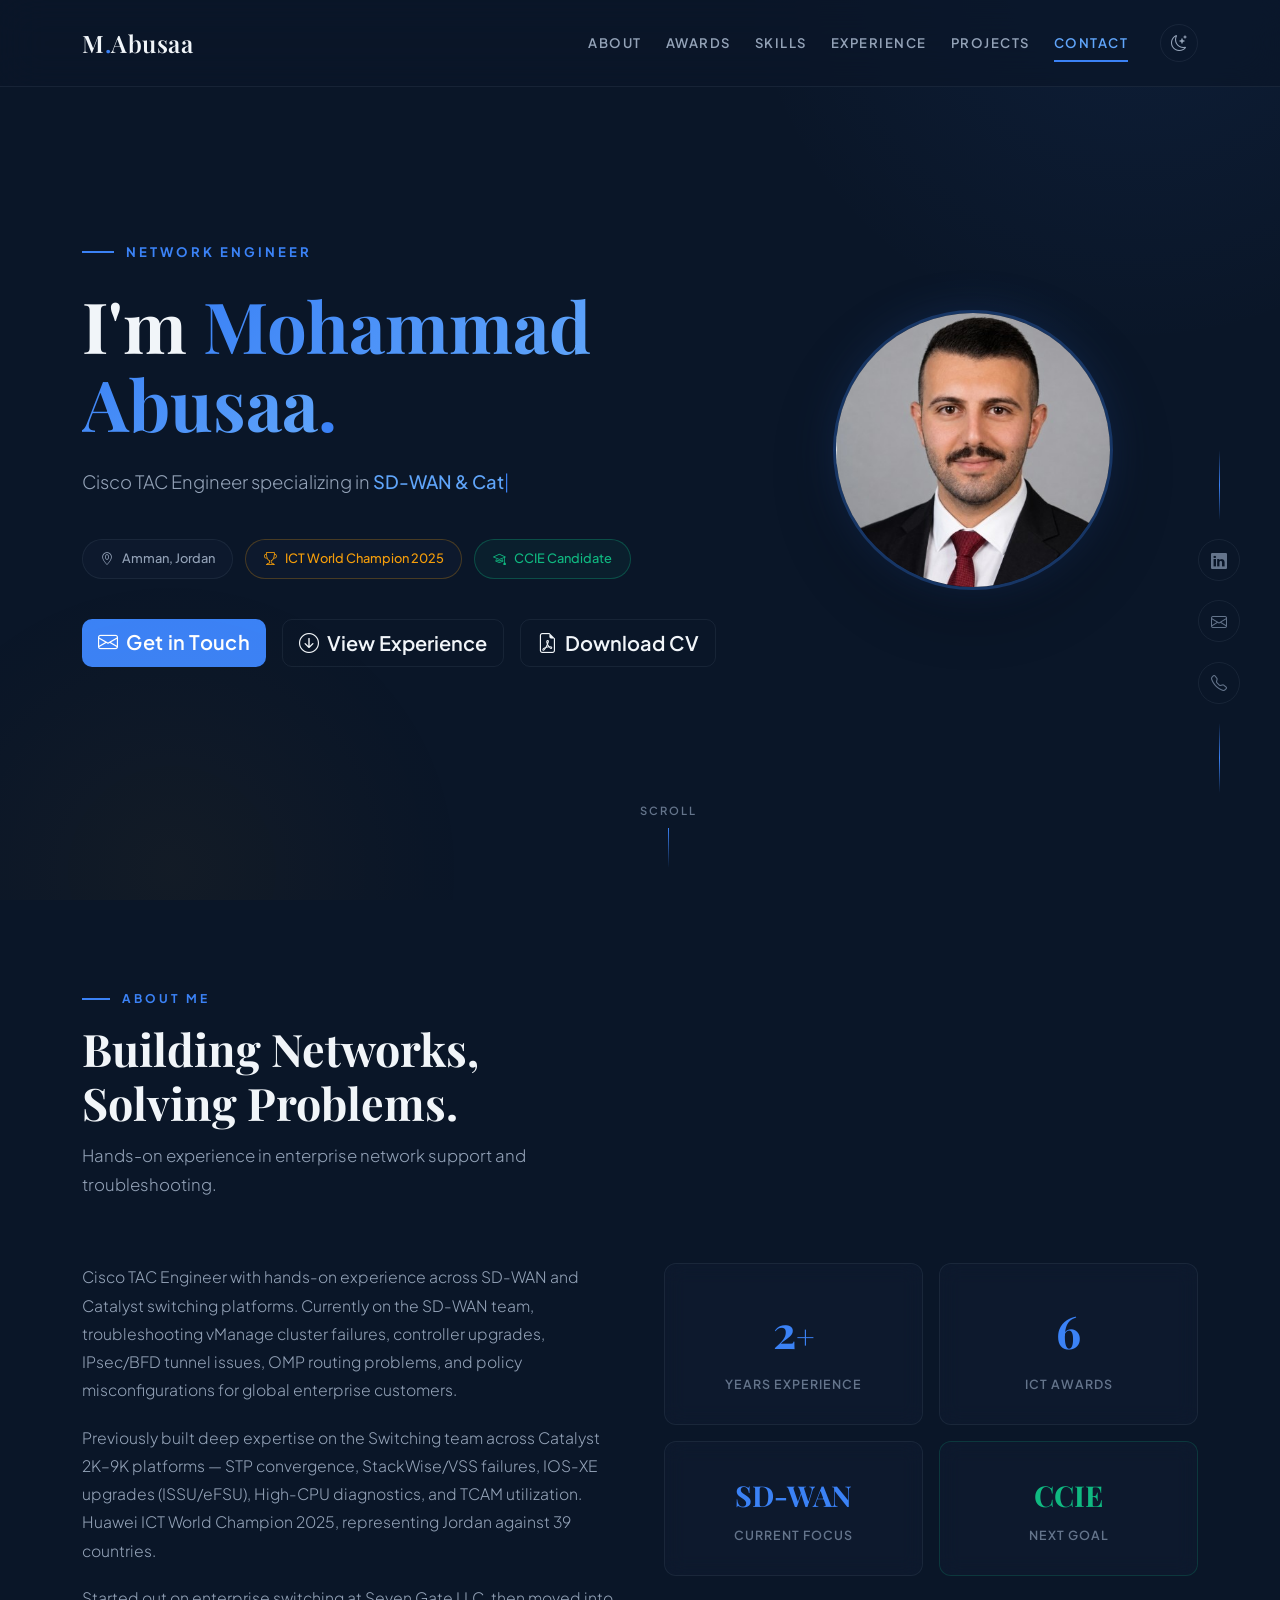
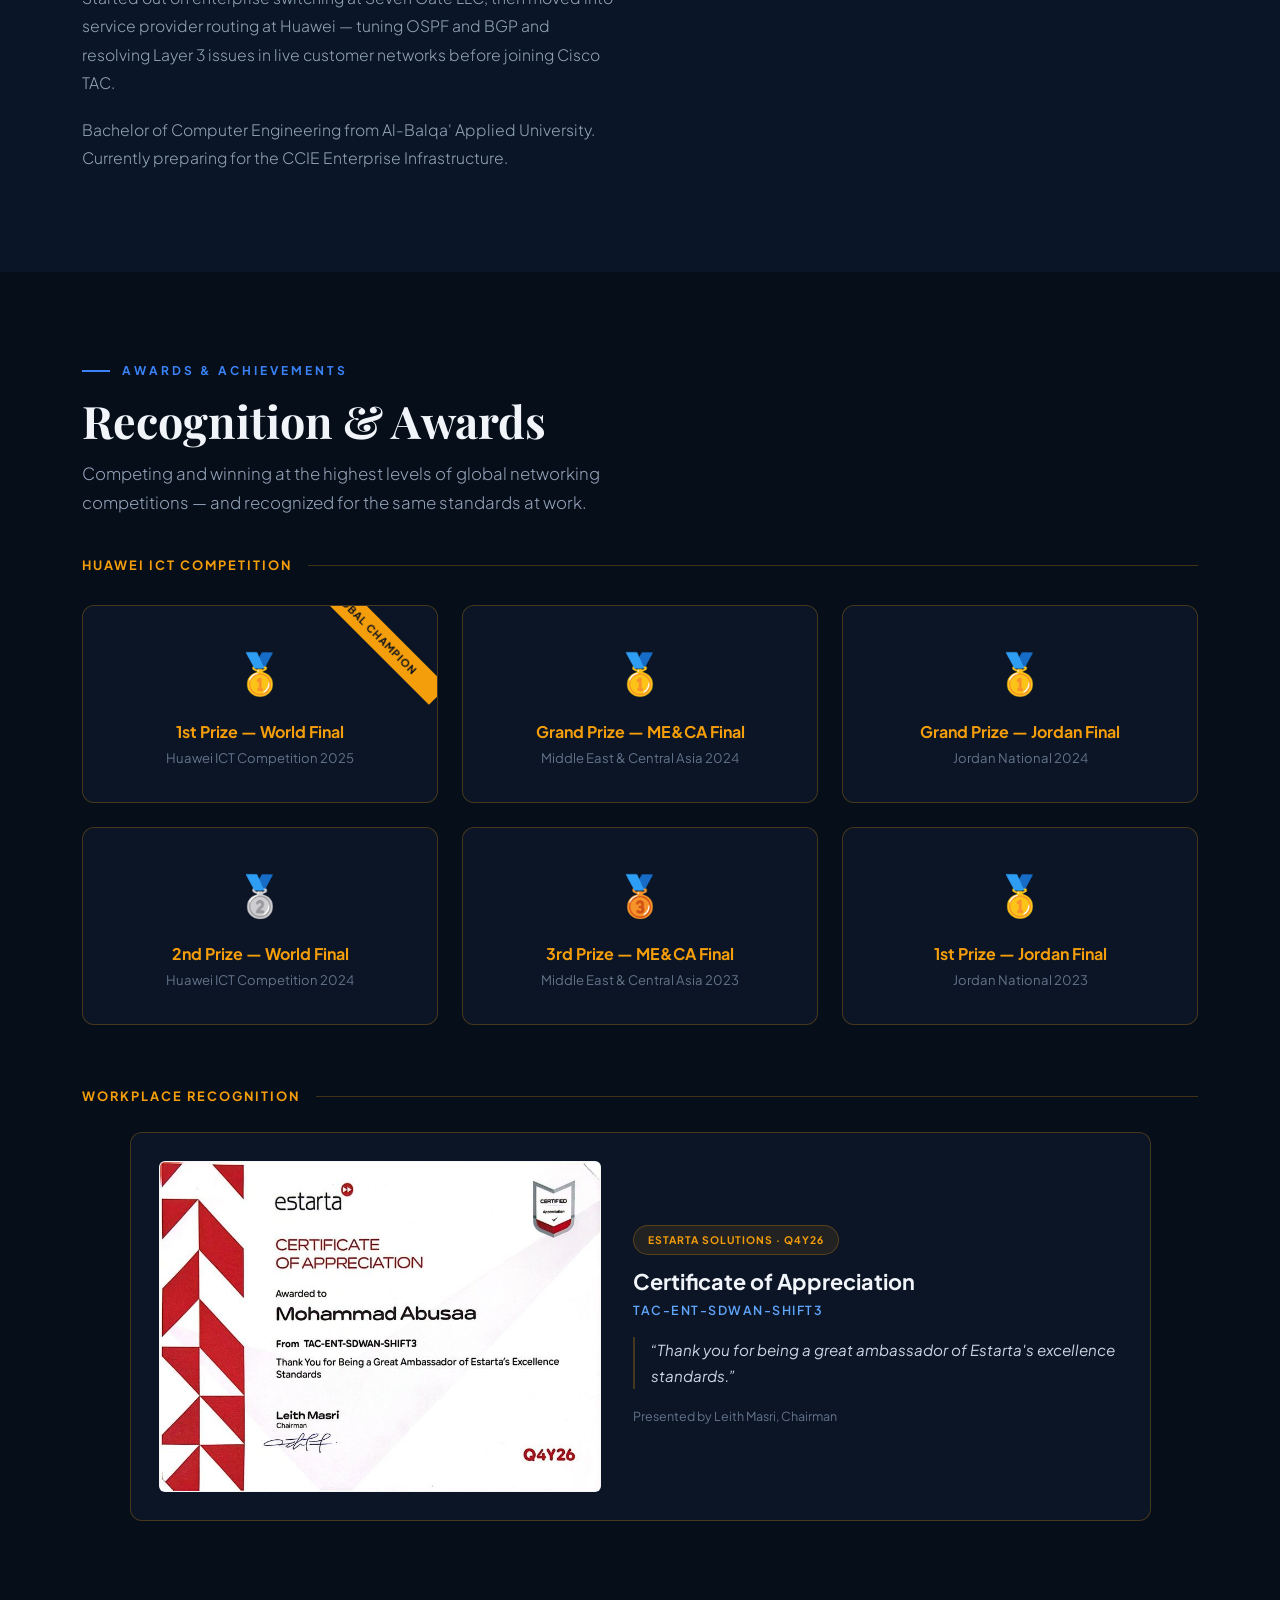
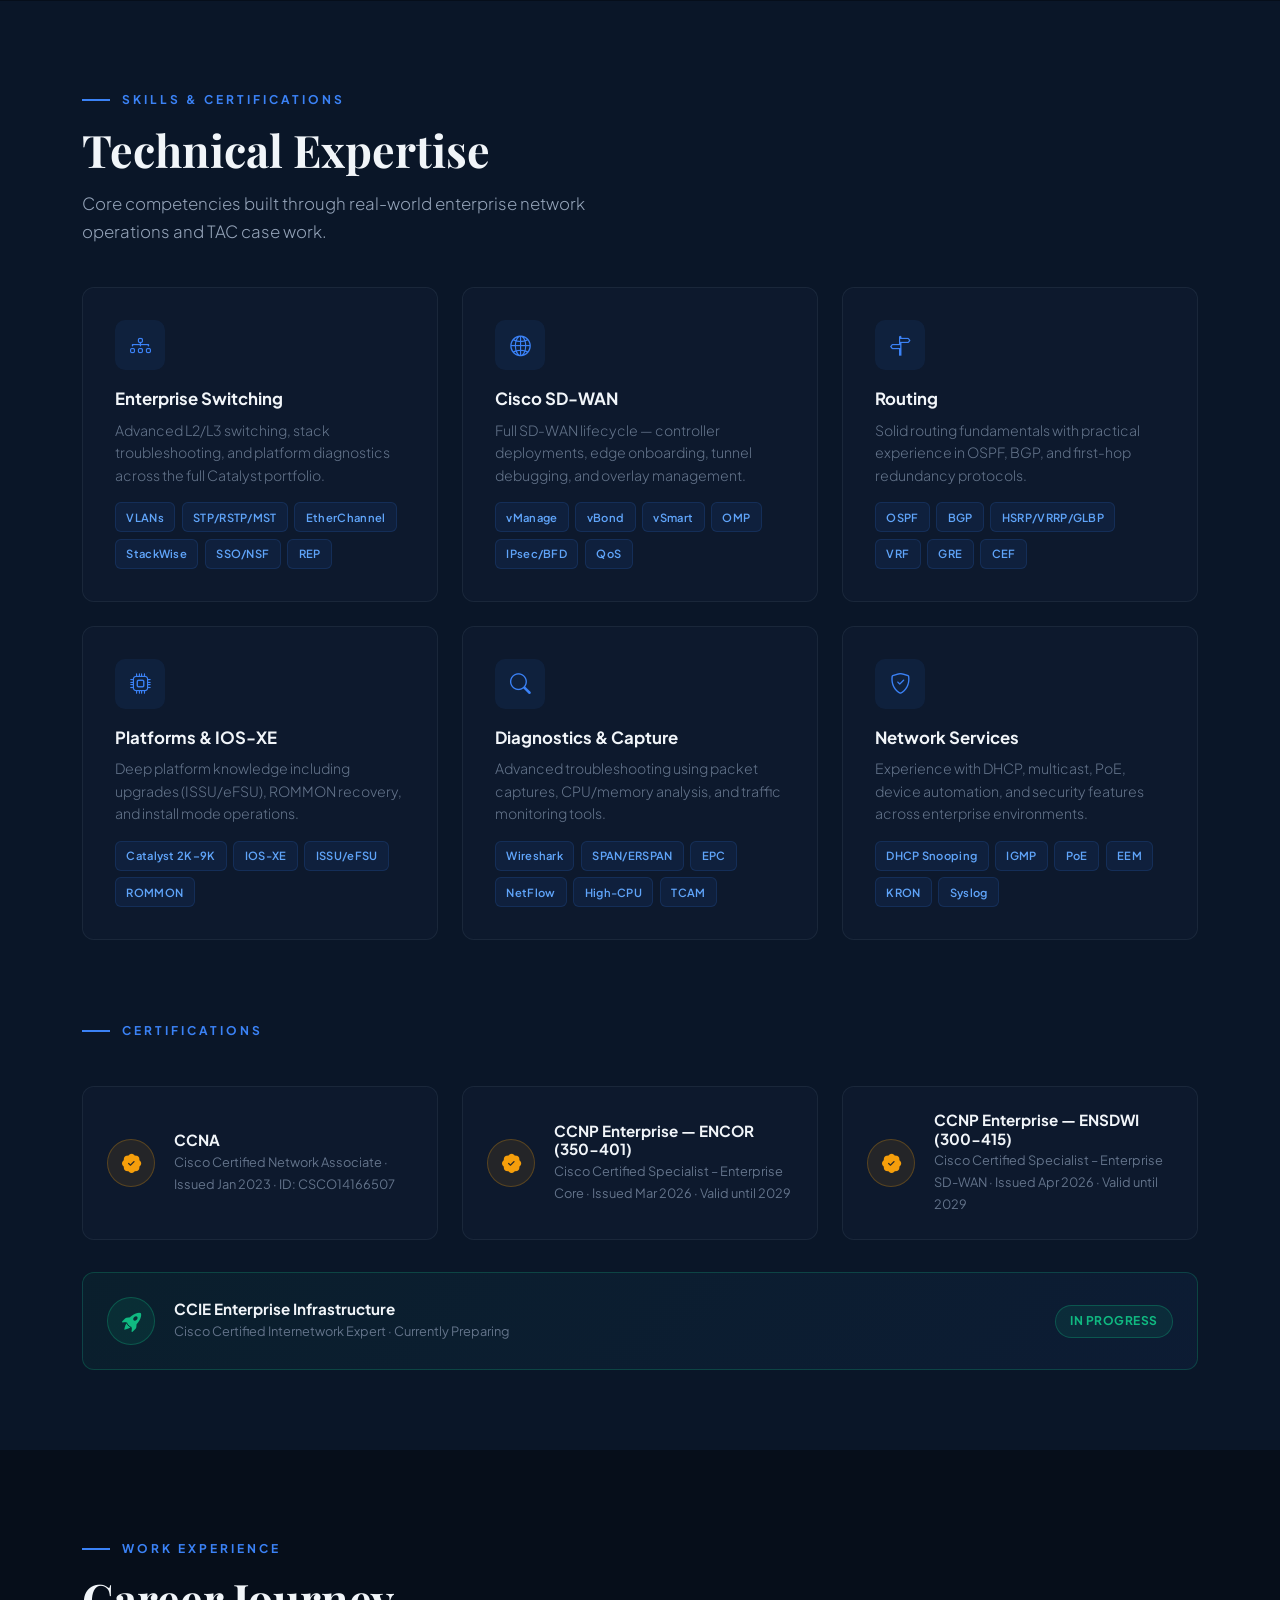
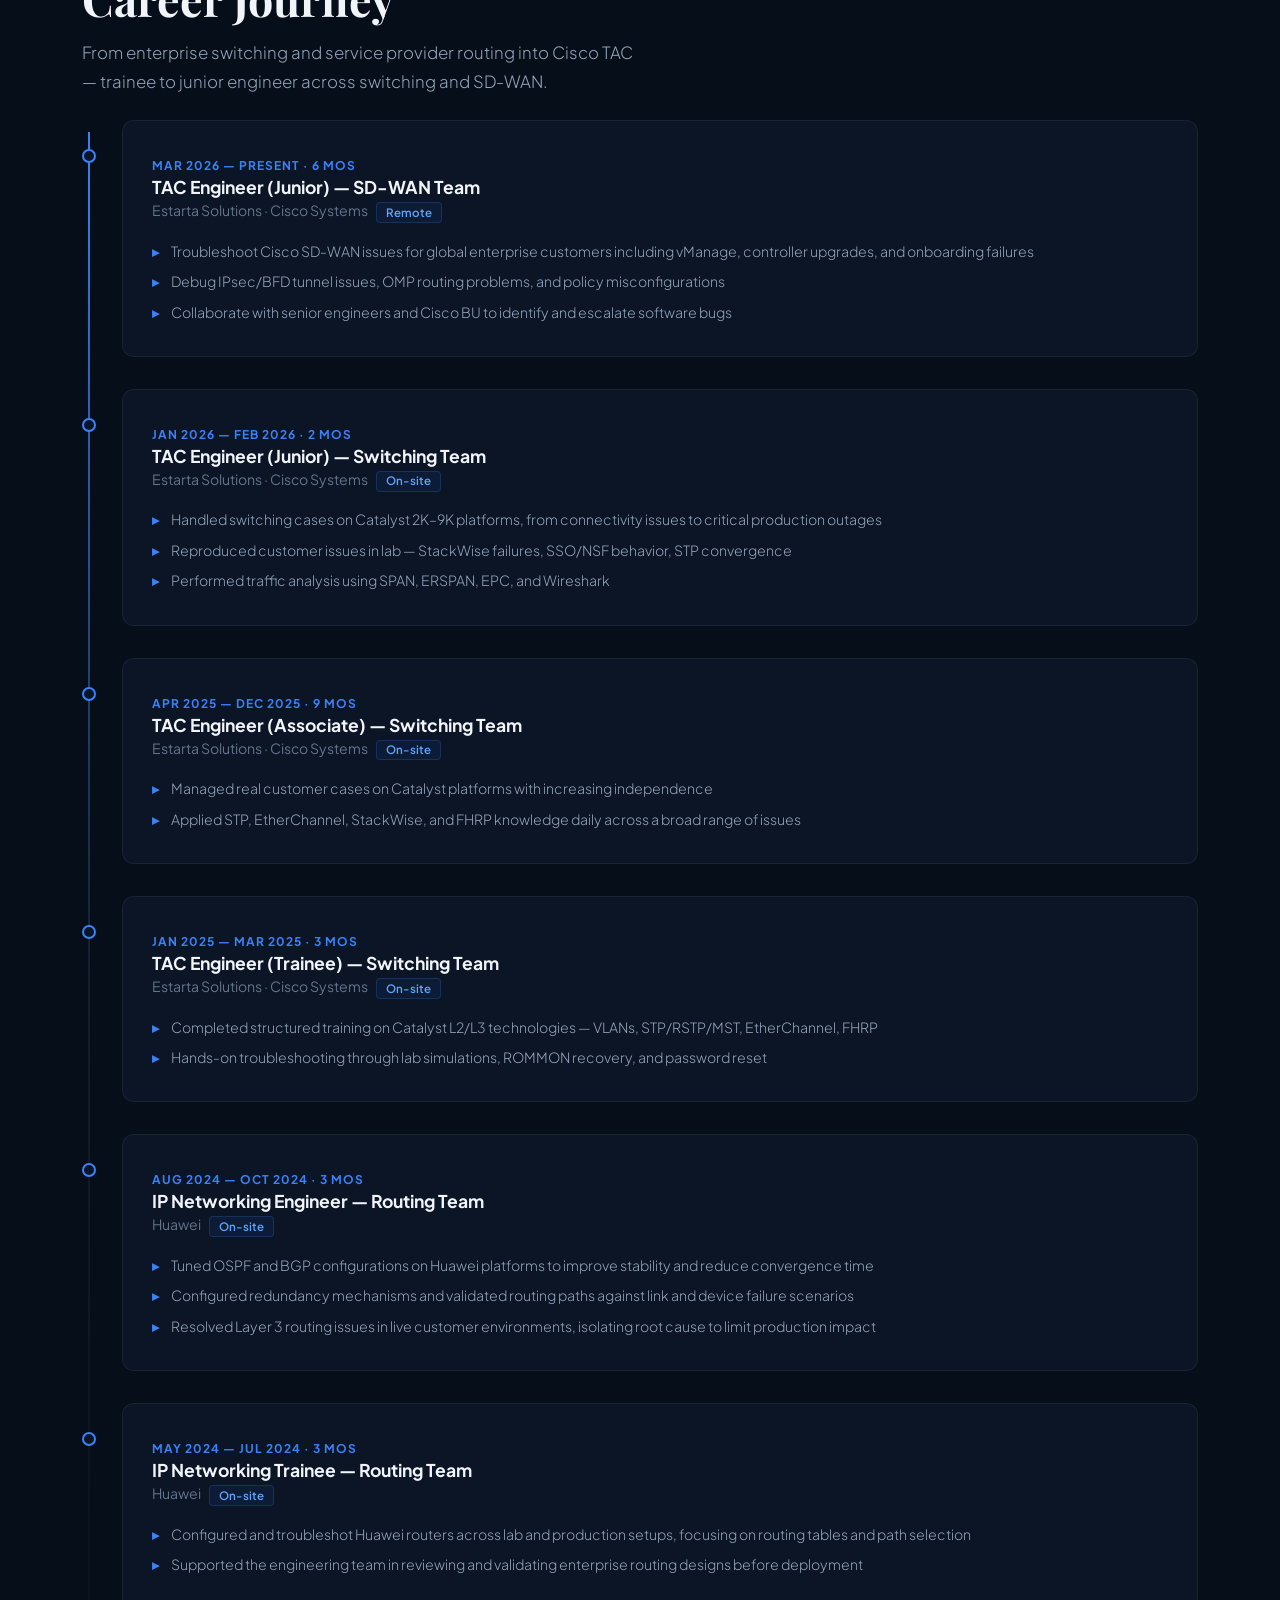
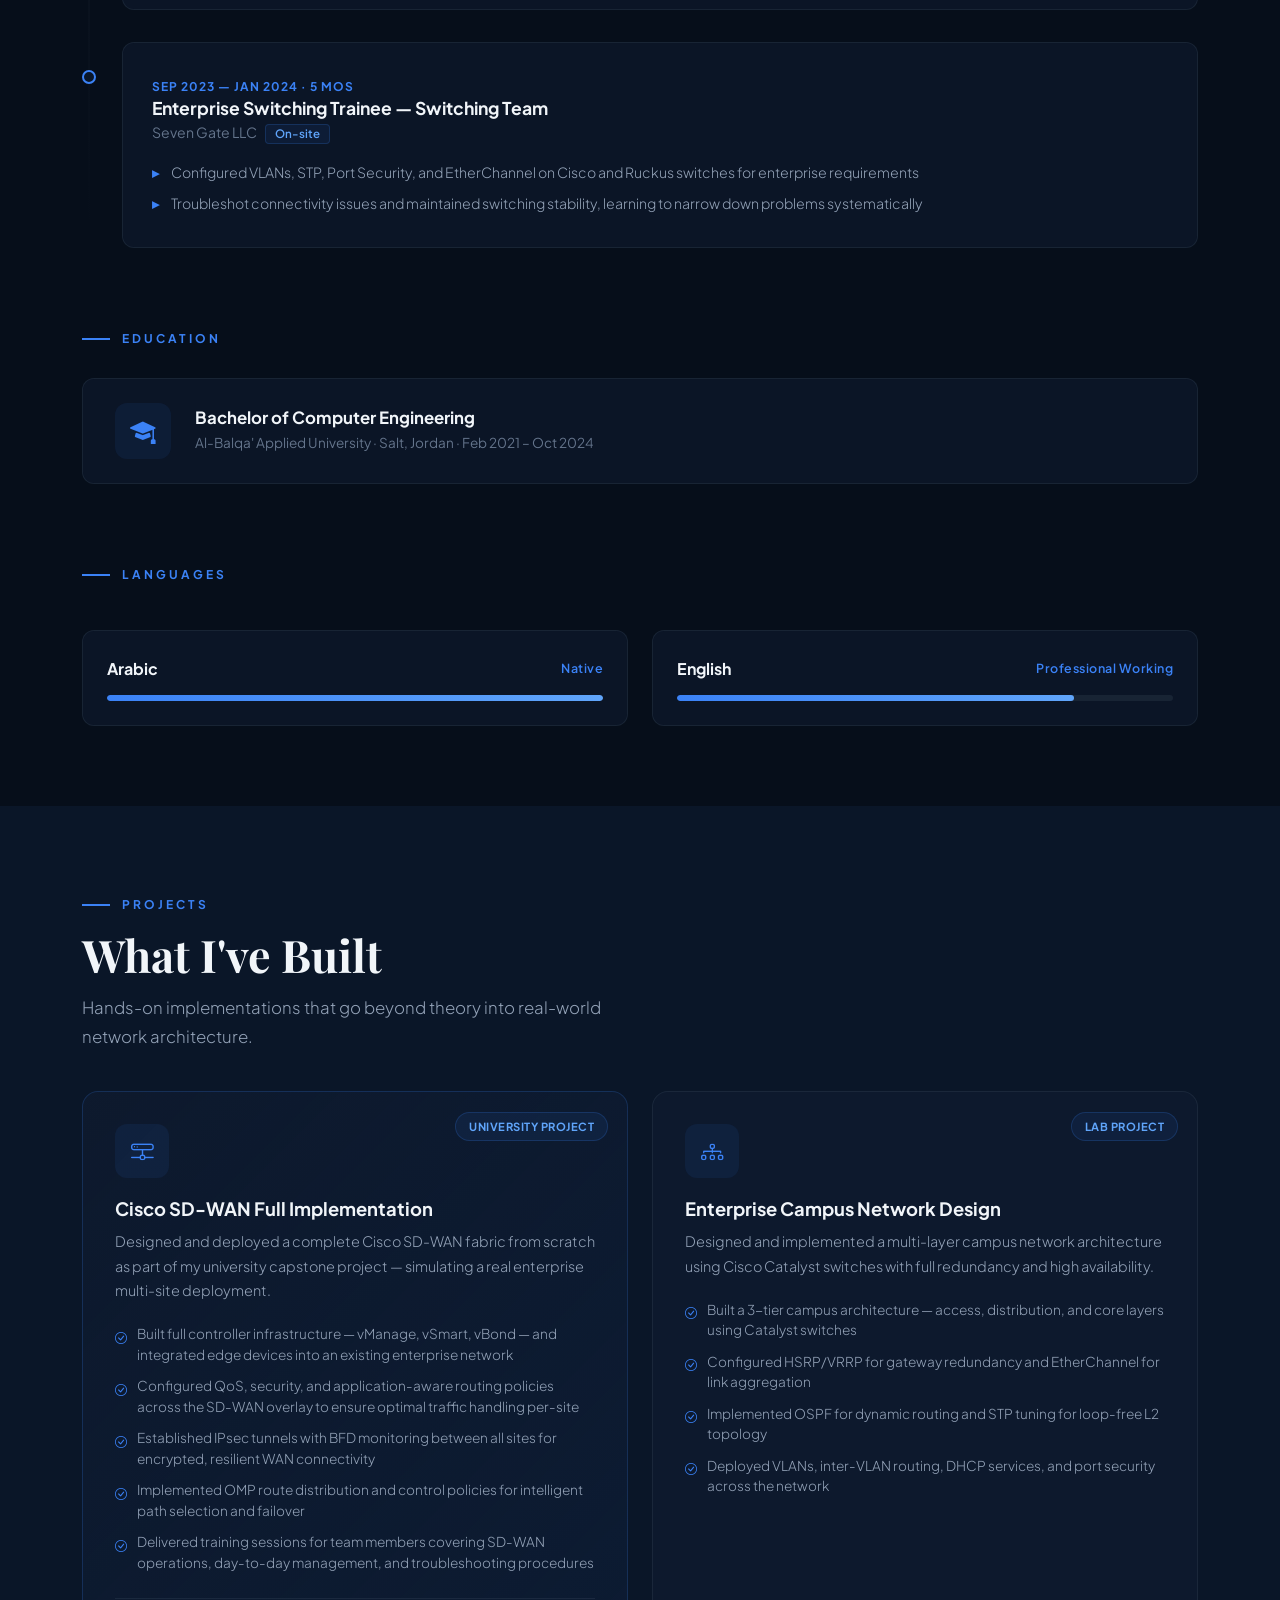
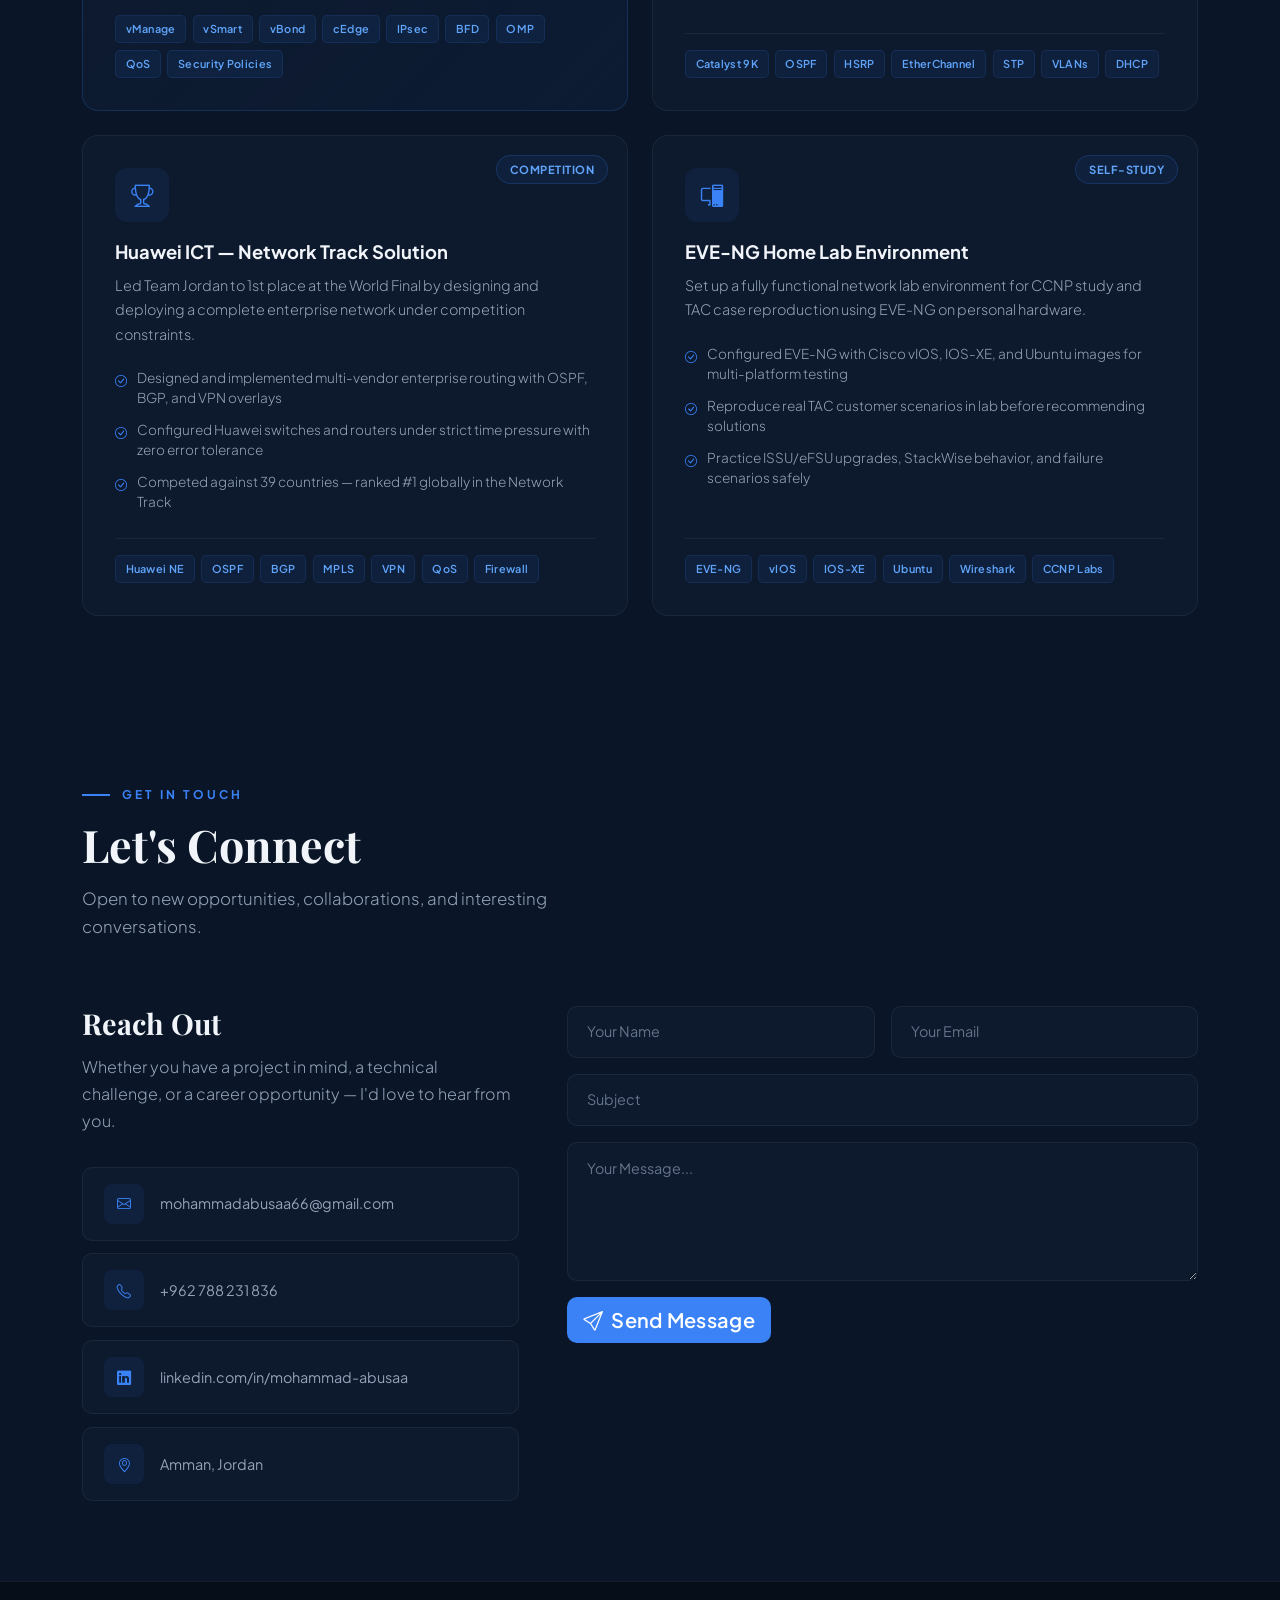
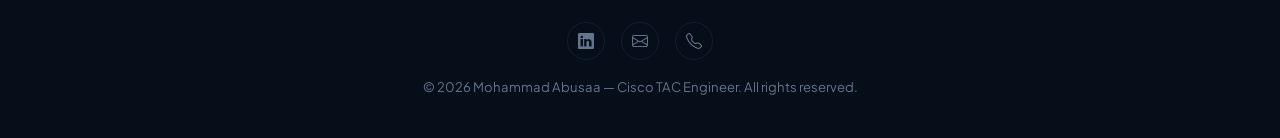
==== commit 72030f11: "added Estarta Certificate of Appreciation to awards section - new "Workplace Recognition" block with" ====
--- a/index.html
+++ b/index.html
@@ -195,8 +195,12 @@
     <div class="container">
       <div class="section-header" data-aos="fade-up">
         <span class="section-label"><span class="label-line"></span> Awards & Achievements</span>
-        <h2 class="section-title">Huawei ICT Competition</h2>
-        <p class="section-subtitle">Competing and winning at the highest levels of global networking competitions.</p>
+        <h2 class="section-title">Recognition & Awards</h2>
+        <p class="section-subtitle">Competing and winning at the highest levels of global networking competitions — and recognized for the same standards at work.</p>
+      </div>
+
+      <div class="awards-subhead" data-aos="fade-up">
+        <h3>Huawei ICT Competition</h3>
       </div>
 
       <div class="row g-4 mt-2">
@@ -241,6 +245,30 @@
             <div class="award-icon">🥇</div>
             <h4>1st Prize — Jordan Final</h4>
             <p>Jordan National 2023</p>
+          </div>
+        </div>
+      </div>
+
+      <div class="awards-subhead awards-subhead-spaced" data-aos="fade-up">
+        <h3>Workplace Recognition</h3>
+      </div>
+
+      <div class="row g-4 justify-content-center">
+        <div class="col-lg-11" data-aos="fade-up" data-aos-delay="100">
+          <div class="recognition-card">
+            <a class="recognition-media" href="estarta-certificate-q4y26.jpg" target="_blank" rel="noopener"
+               aria-label="View full-size Estarta Certificate of Appreciation">
+              <img src="estarta-certificate-q4y26.jpg"
+                   alt="Estarta Certificate of Appreciation awarded to Mohammad Abusaa, TAC-ENT-SDWAN-SHIFT3, Q4Y26"
+                   loading="lazy" width="800" height="597">
+            </a>
+            <div class="recognition-body">
+              <span class="recognition-tag">Estarta Solutions · Q4Y26</span>
+              <h4>Certificate of Appreciation</h4>
+              <p class="recognition-team">TAC-ENT-SDWAN-SHIFT3</p>
+              <p class="recognition-quote">“Thank you for being a great ambassador of Estarta's excellence standards.”</p>
+              <span class="recognition-signer">Presented by Leith Masri, Chairman</span>
+            </div>
           </div>
         </div>
       </div>
--- a/css/style.css
+++ b/css/style.css
@@ -534,6 +534,131 @@
   transform: rotate(45deg);
 }
 
+/* Awards sub-heading */
+.awards-subhead {
+  display: flex;
+  align-items: center;
+  gap: 1rem;
+  margin-top: 2.5rem;
+}
+
+.awards-subhead::after {
+  content: "";
+  flex: 1;
+  height: 1px;
+  background: var(--gold-border);
+}
+
+.awards-subhead h3 {
+  font-family: var(--font-body);
+  font-size: 0.8rem;
+  font-weight: 700;
+  letter-spacing: 2px;
+  text-transform: uppercase;
+  color: var(--gold);
+  margin: 0;
+  white-space: nowrap;
+}
+
+.awards-subhead-spaced { margin-top: 4rem; margin-bottom: 1.75rem; }
+
+/* Workplace recognition card */
+.recognition-card {
+  display: flex;
+  align-items: stretch;
+  gap: 2rem;
+  padding: 1.75rem;
+  background: var(--card-bg);
+  border: 1px solid var(--gold-border);
+  border-radius: var(--radius);
+  transition: var(--transition);
+}
+
+.recognition-card:hover {
+  transform: translateY(-6px);
+  box-shadow: 0 15px 50px rgba(245, 158, 11, 0.1);
+  border-color: var(--gold);
+}
+
+.recognition-media {
+  flex: 0 0 46%;
+  display: block;
+  border-radius: calc(var(--radius) - 6px);
+  overflow: hidden;
+  border: 1px solid var(--border-color);
+  background: #fff;
+  align-self: flex-start;
+}
+
+.recognition-media img {
+  display: block;
+  width: 100%;
+  height: auto;
+  transition: var(--transition);
+}
+
+.recognition-media:hover img { transform: scale(1.03); }
+
+.recognition-body {
+  flex: 1;
+  display: flex;
+  flex-direction: column;
+  justify-content: center;
+}
+
+.recognition-tag {
+  display: inline-block;
+  align-self: flex-start;
+  font-size: 0.65rem;
+  font-weight: 700;
+  letter-spacing: 1px;
+  text-transform: uppercase;
+  color: var(--gold);
+  background: var(--gold-soft);
+  border: 1px solid var(--gold-border);
+  border-radius: 100px;
+  padding: 0.3rem 0.85rem;
+  margin-bottom: 0.9rem;
+}
+
+.recognition-body h4 {
+  font-family: var(--font-body);
+  font-size: 1.35rem;
+  font-weight: 700;
+  color: var(--text-100);
+  margin-bottom: 0.3rem;
+}
+
+.recognition-team {
+  font-family: var(--font-body);
+  font-size: 0.78rem;
+  font-weight: 600;
+  letter-spacing: 1.5px;
+  color: var(--accent-light);
+  margin-bottom: 1rem;
+}
+
+.recognition-quote {
+  font-size: 0.95rem;
+  font-style: italic;
+  line-height: 1.7;
+  color: var(--text-200);
+  border-left: 2px solid var(--gold-border);
+  padding-left: 1rem;
+  margin-bottom: 1.1rem;
+}
+
+.recognition-signer {
+  font-size: 0.78rem;
+  color: var(--text-400);
+}
+
+@media (max-width: 767.98px) {
+  .recognition-card { flex-direction: column; gap: 1.5rem; padding: 1.25rem; }
+  .recognition-media { flex: 1 1 auto; }
+  .recognition-body h4 { font-size: 1.15rem; }
+}
+
 /* ══════════════════════════════════════════════════════
    SKILLS
    ══════════════════════════════════════════════════════ */
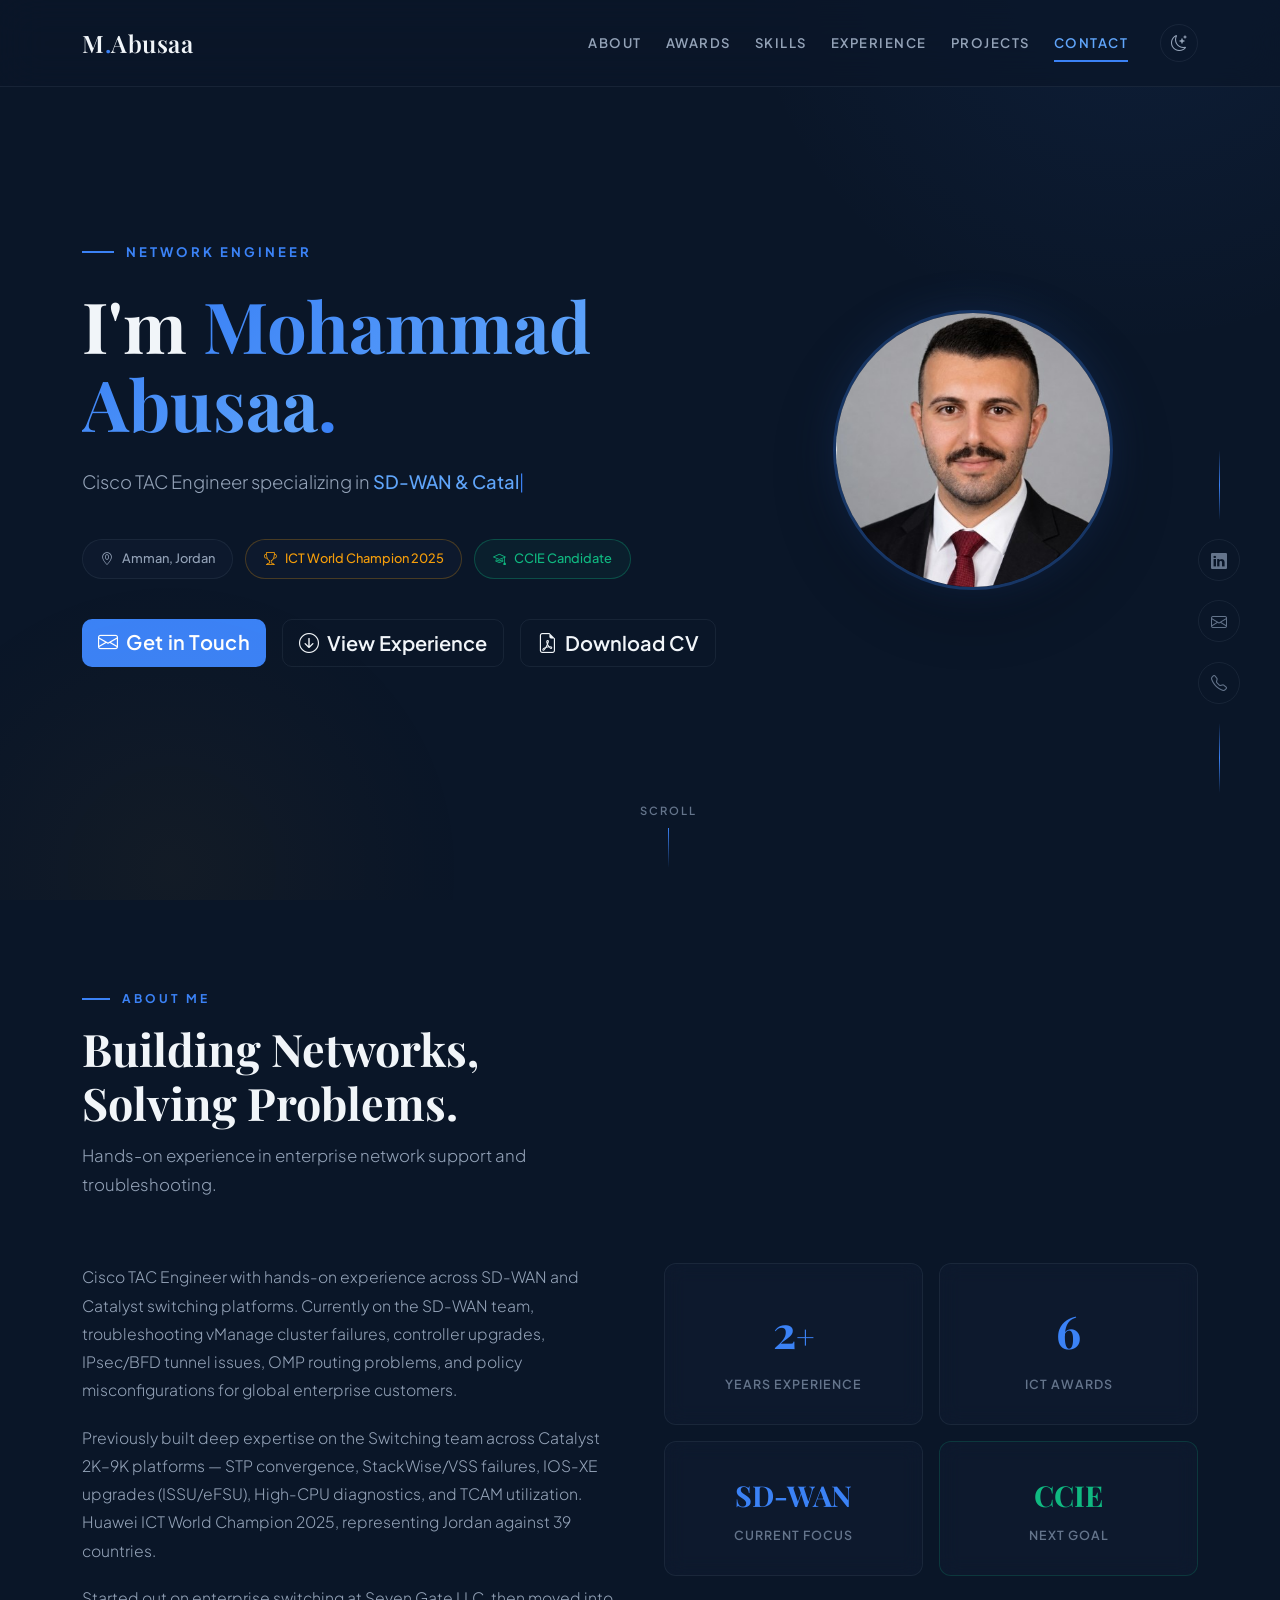
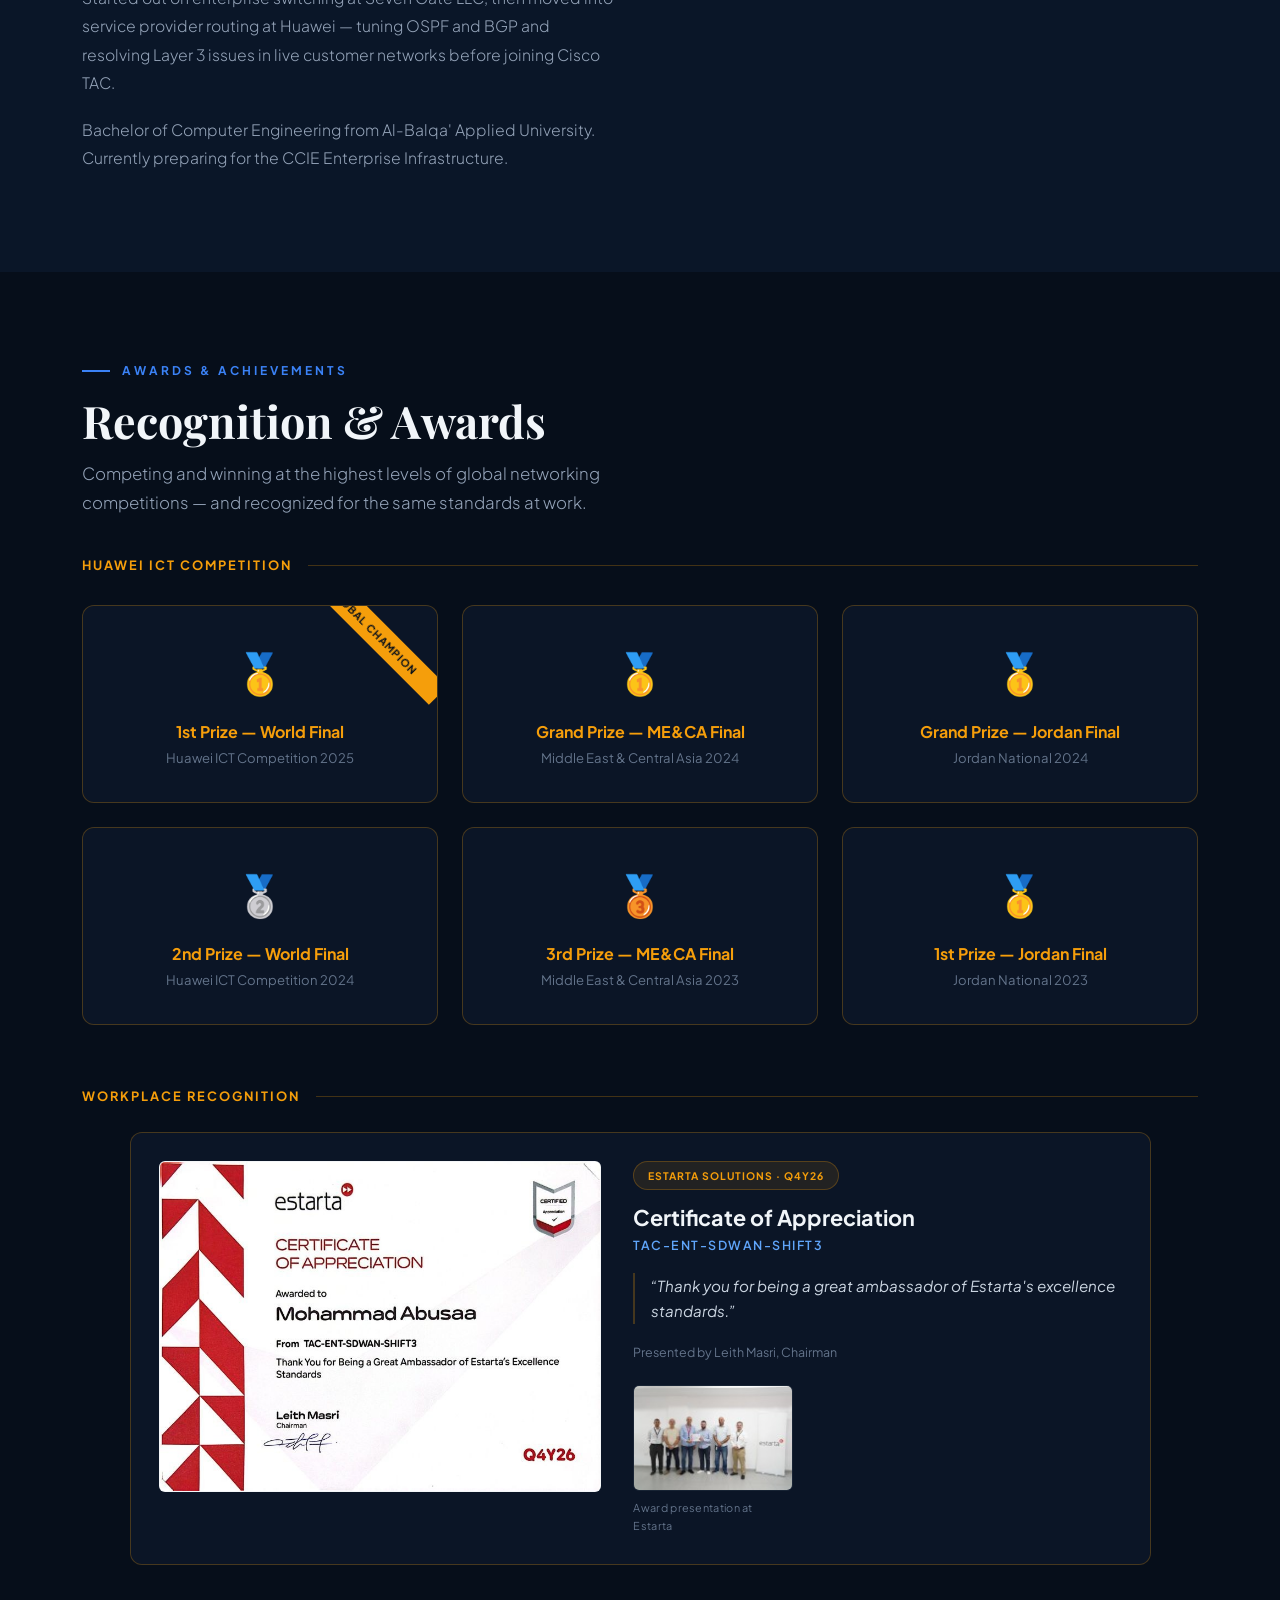
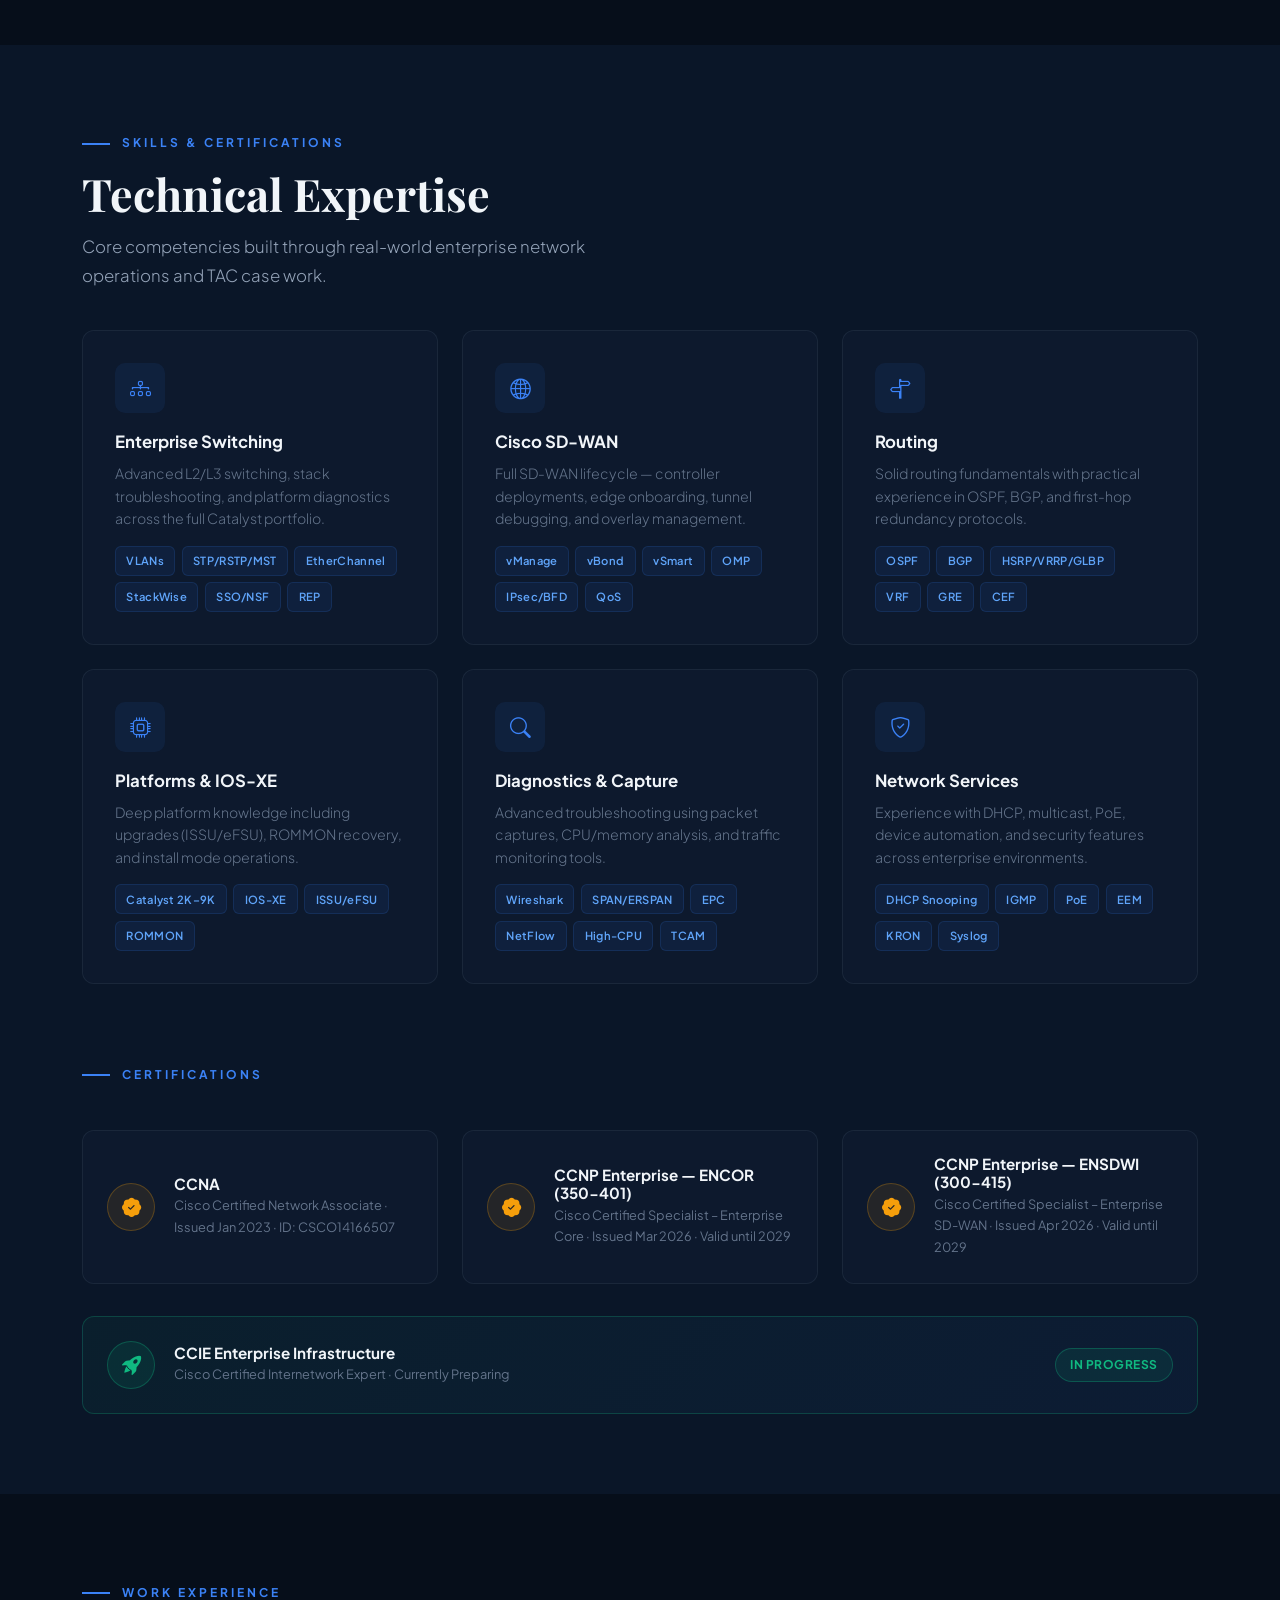
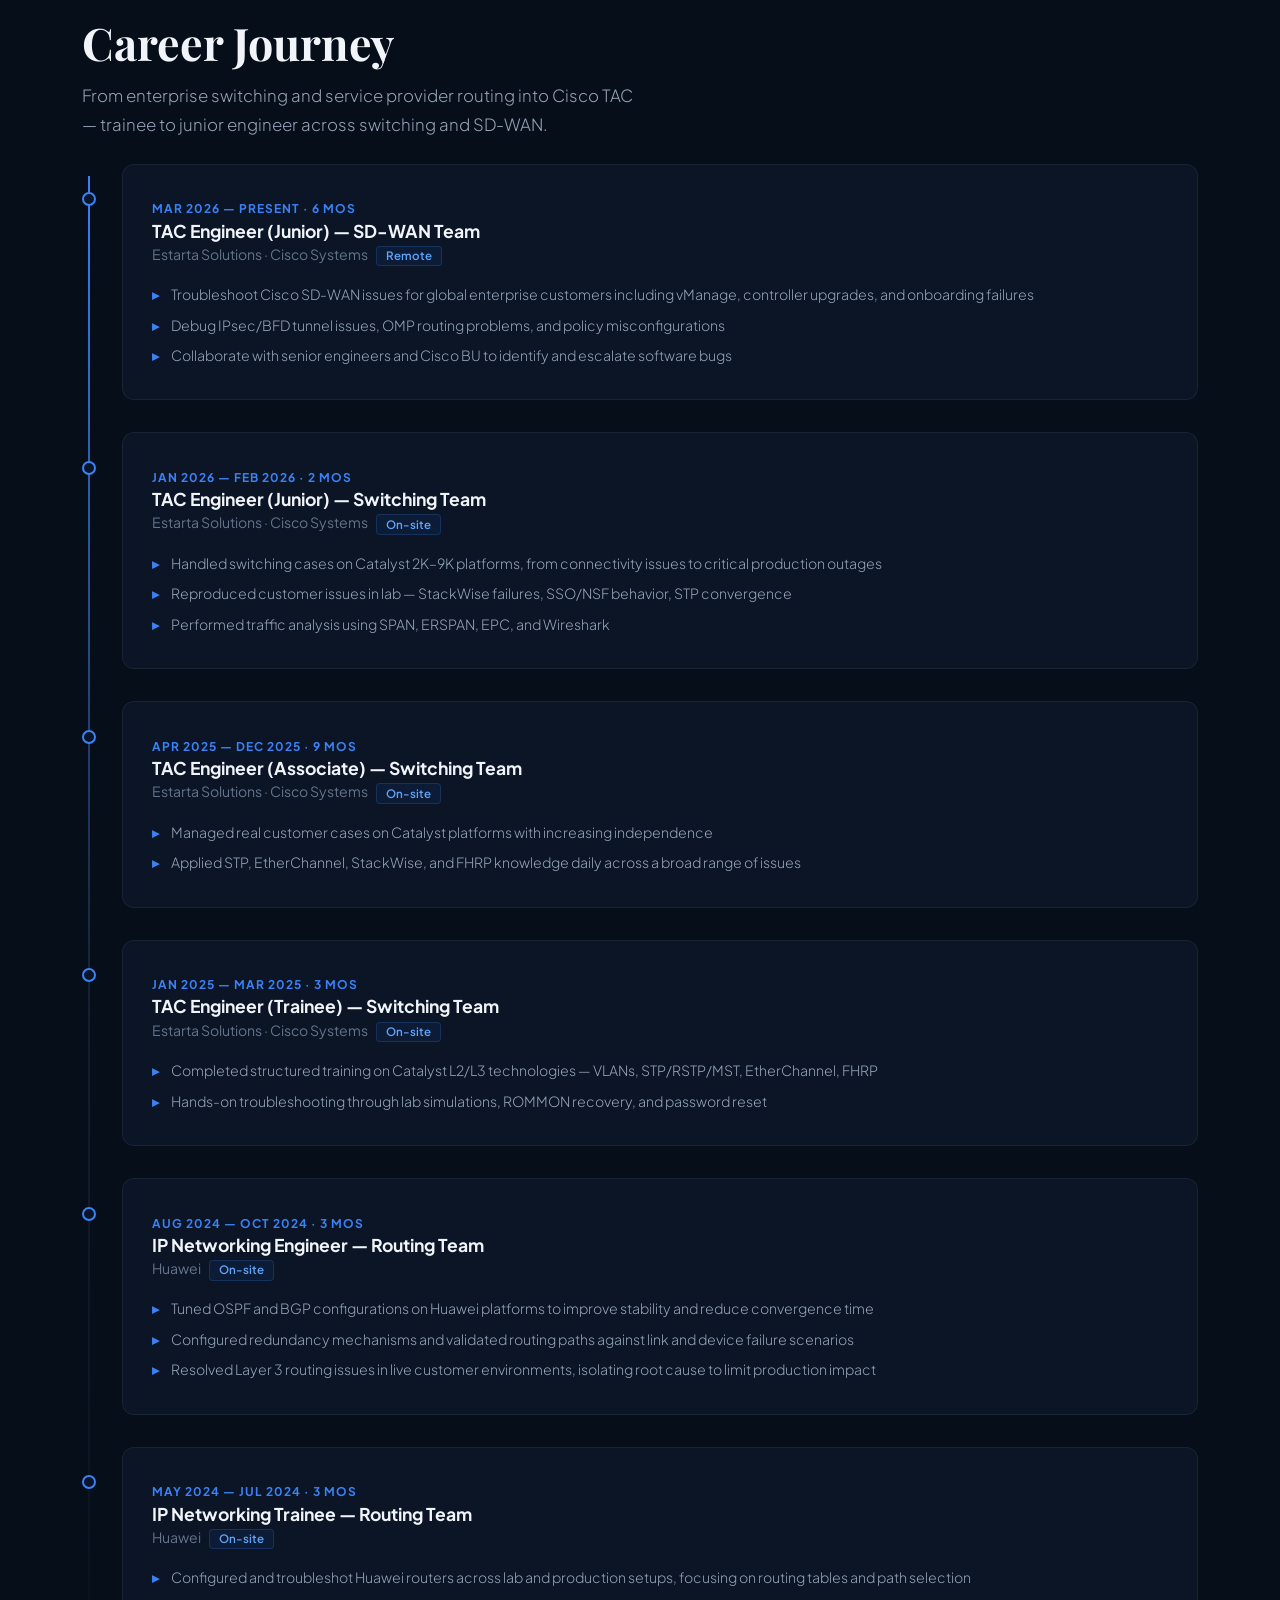
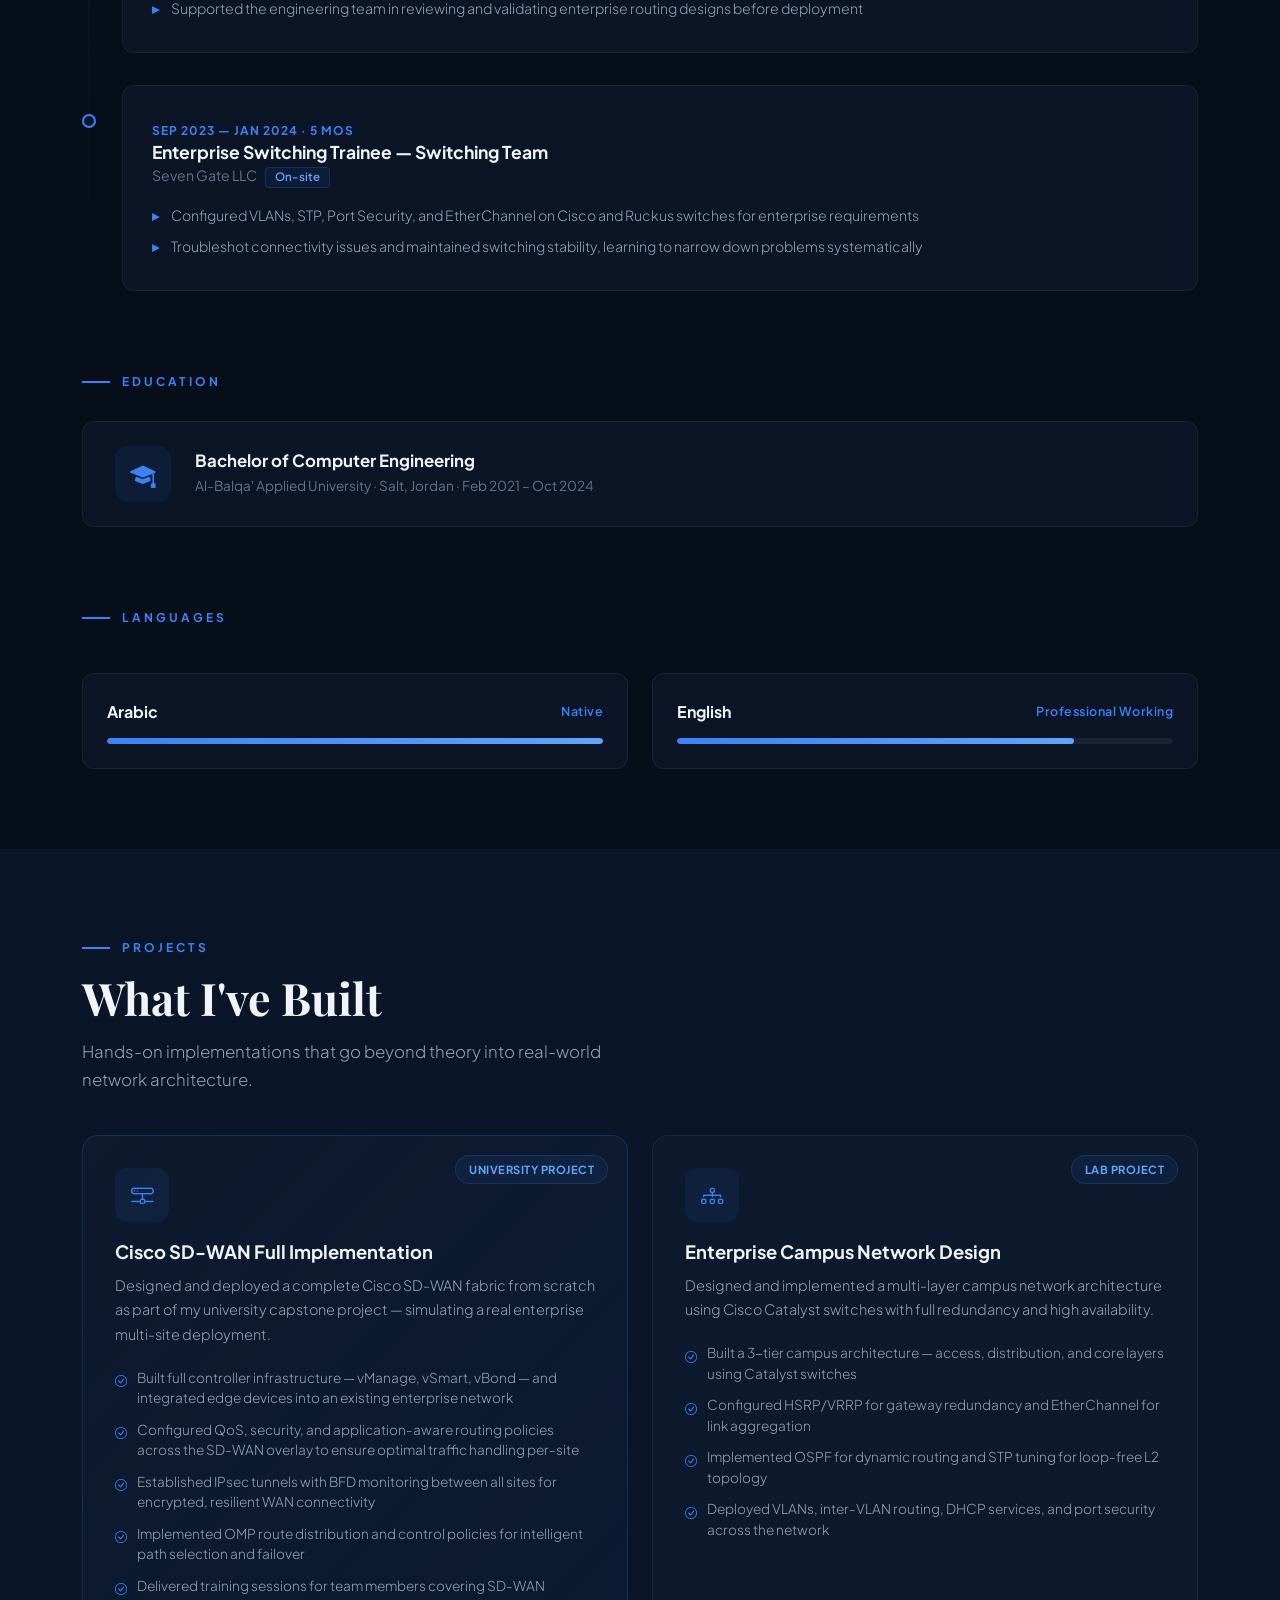
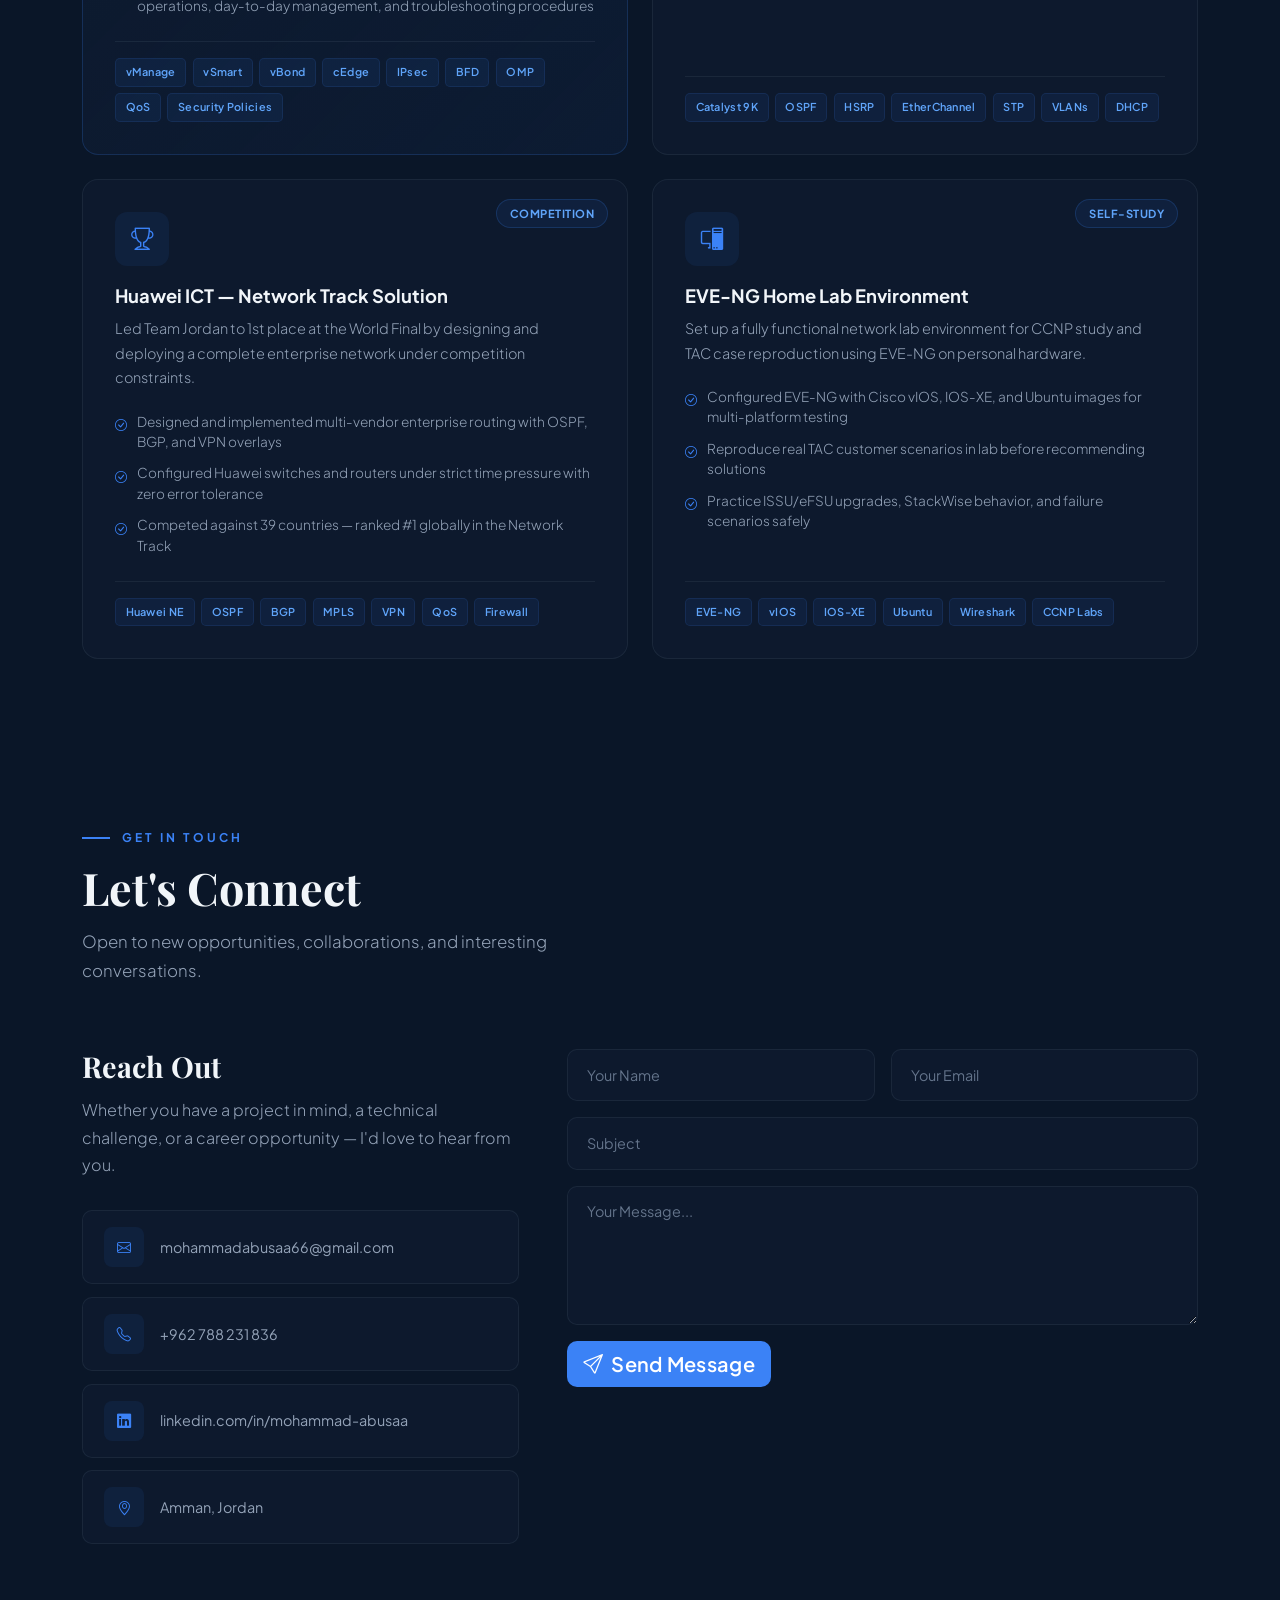
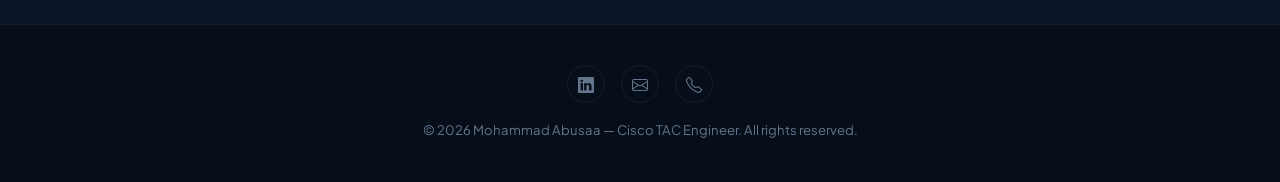
==== commit b56dd06b: "added ceremony photo to workplace recognition card - estarta-recognition-ceremony.jpg with caption, " ====
--- a/index.html
+++ b/index.html
@@ -268,6 +268,13 @@
               <p class="recognition-team">TAC-ENT-SDWAN-SHIFT3</p>
               <p class="recognition-quote">“Thank you for being a great ambassador of Estarta's excellence standards.”</p>
               <span class="recognition-signer">Presented by Leith Masri, Chairman</span>
+
+              <figure class="recognition-photo">
+                <img src="estarta-recognition-ceremony.jpg"
+                     alt="Mohammad Abusaa with colleagues at the Estarta award presentation"
+                     loading="lazy" width="160" height="106">
+                <figcaption>Award presentation at Estarta</figcaption>
+              </figure>
             </div>
           </div>
         </div>
--- a/css/style.css
+++ b/css/style.css
@@ -653,6 +653,30 @@
   color: var(--text-400);
 }
 
+/* Ceremony photo — rendered at its native 160px so it stays sharp */
+.recognition-photo {
+  margin: 1.35rem 0 0;
+  width: 160px;
+}
+
+.recognition-photo img {
+  display: block;
+  width: 160px;
+  height: auto;
+  border-radius: 6px;
+  border: 1px solid var(--border-color);
+  transition: var(--transition);
+}
+
+.recognition-photo:hover img { border-color: var(--gold-border); }
+
+.recognition-photo figcaption {
+  margin-top: 0.45rem;
+  font-size: 0.68rem;
+  letter-spacing: 0.3px;
+  color: var(--text-400);
+}
+
 @media (max-width: 767.98px) {
   .recognition-card { flex-direction: column; gap: 1.5rem; padding: 1.25rem; }
   .recognition-media { flex: 1 1 auto; }
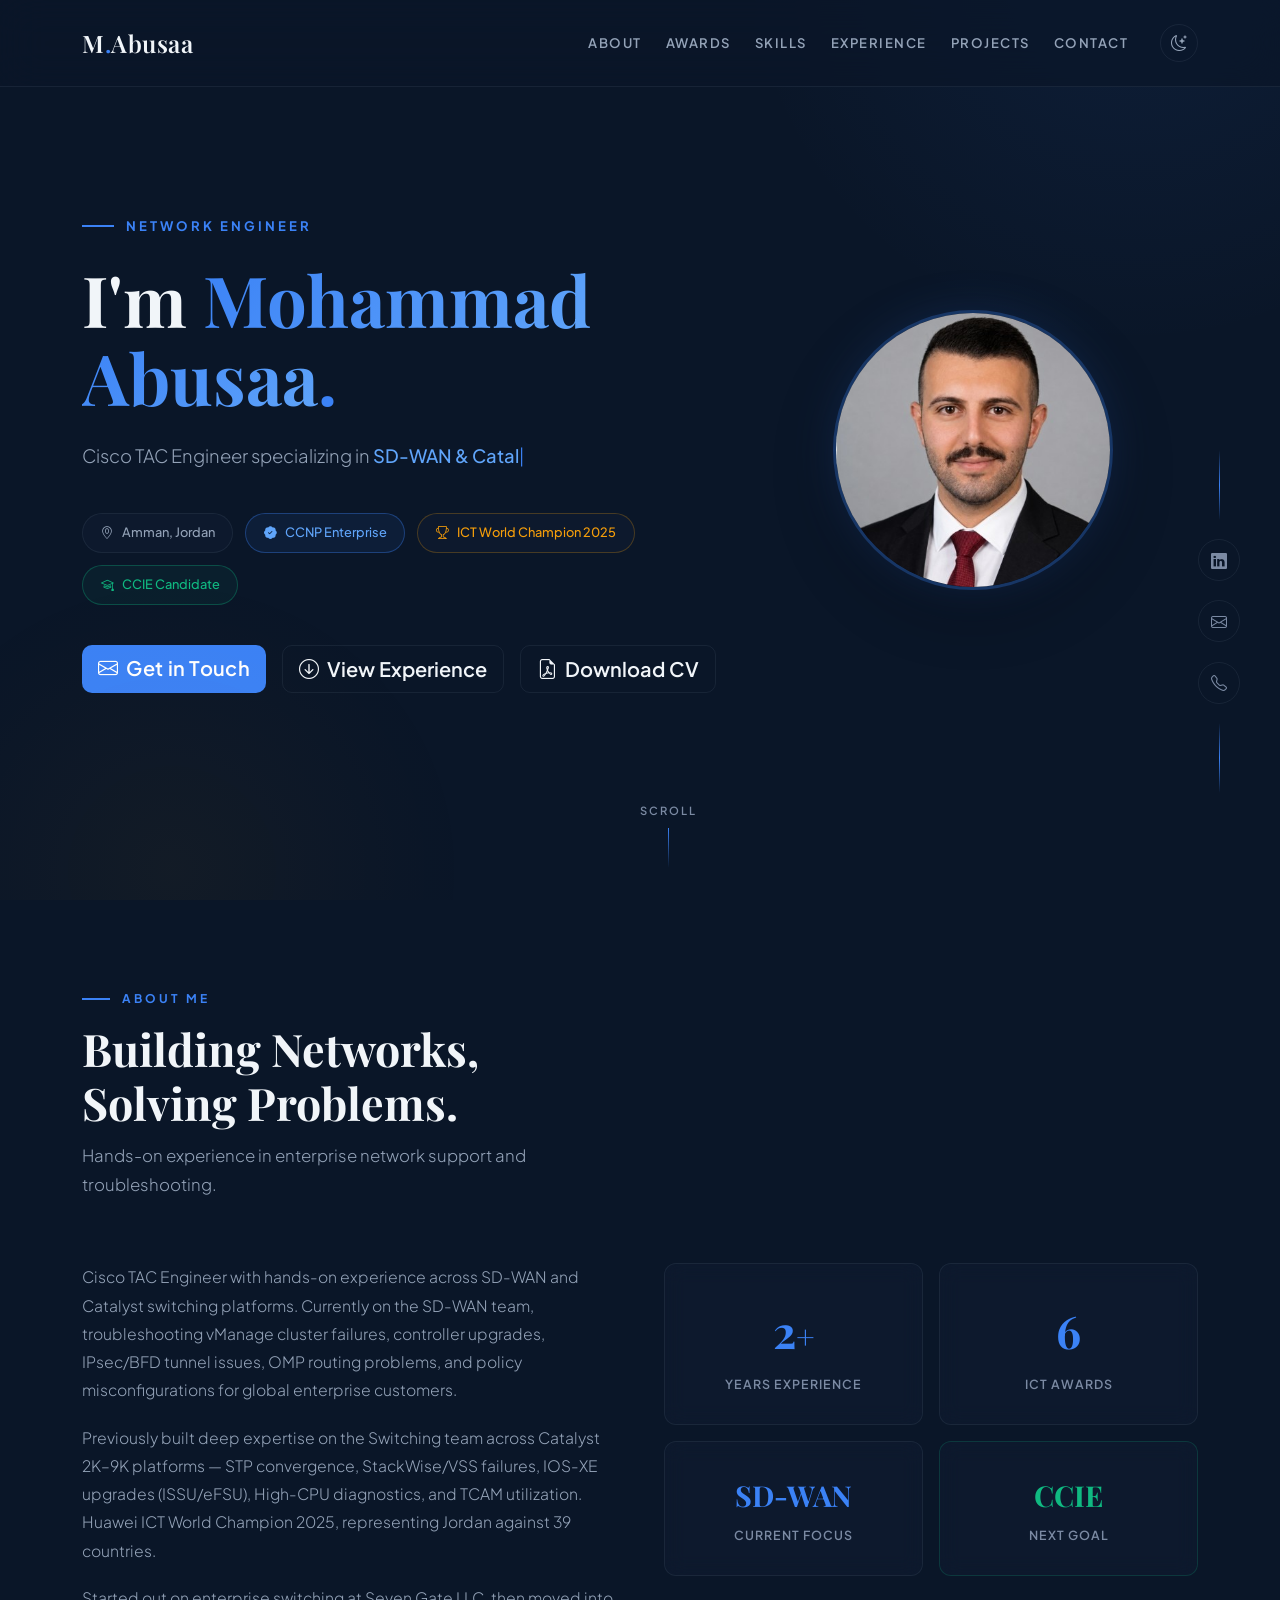
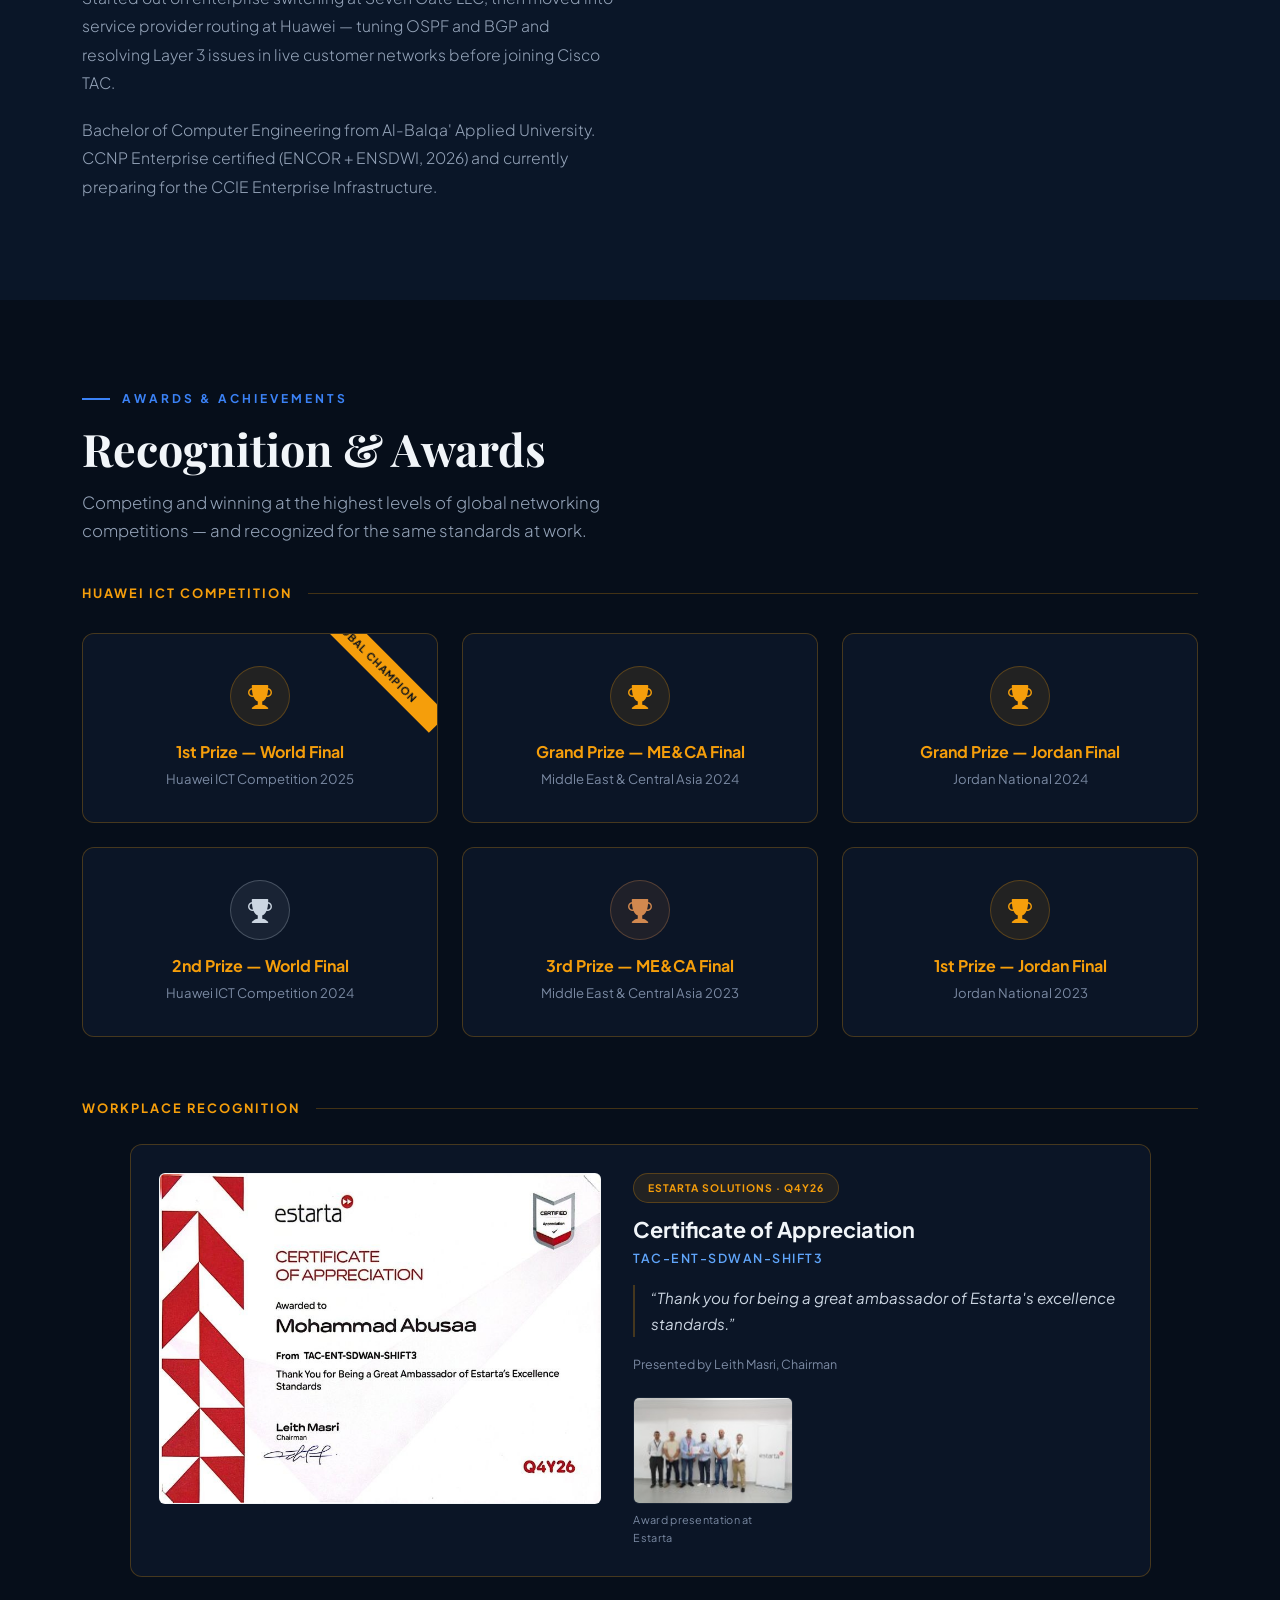
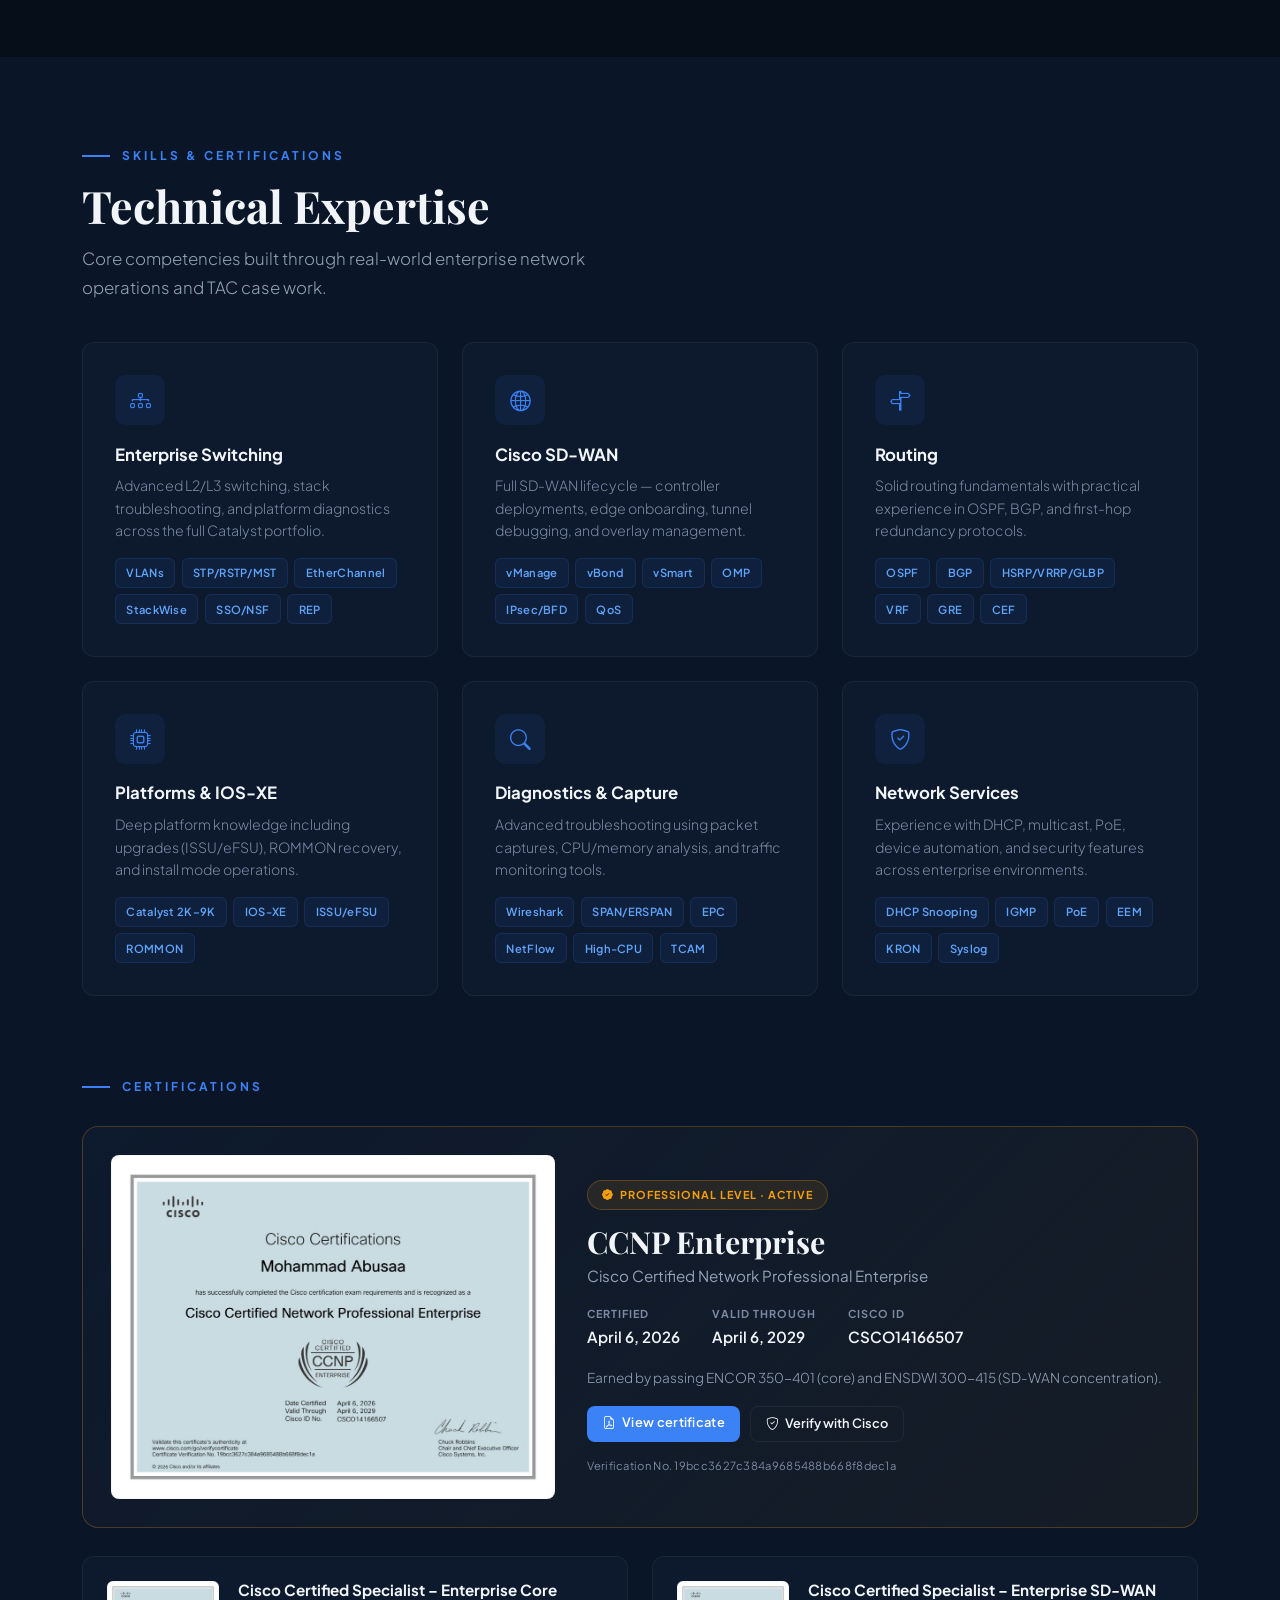
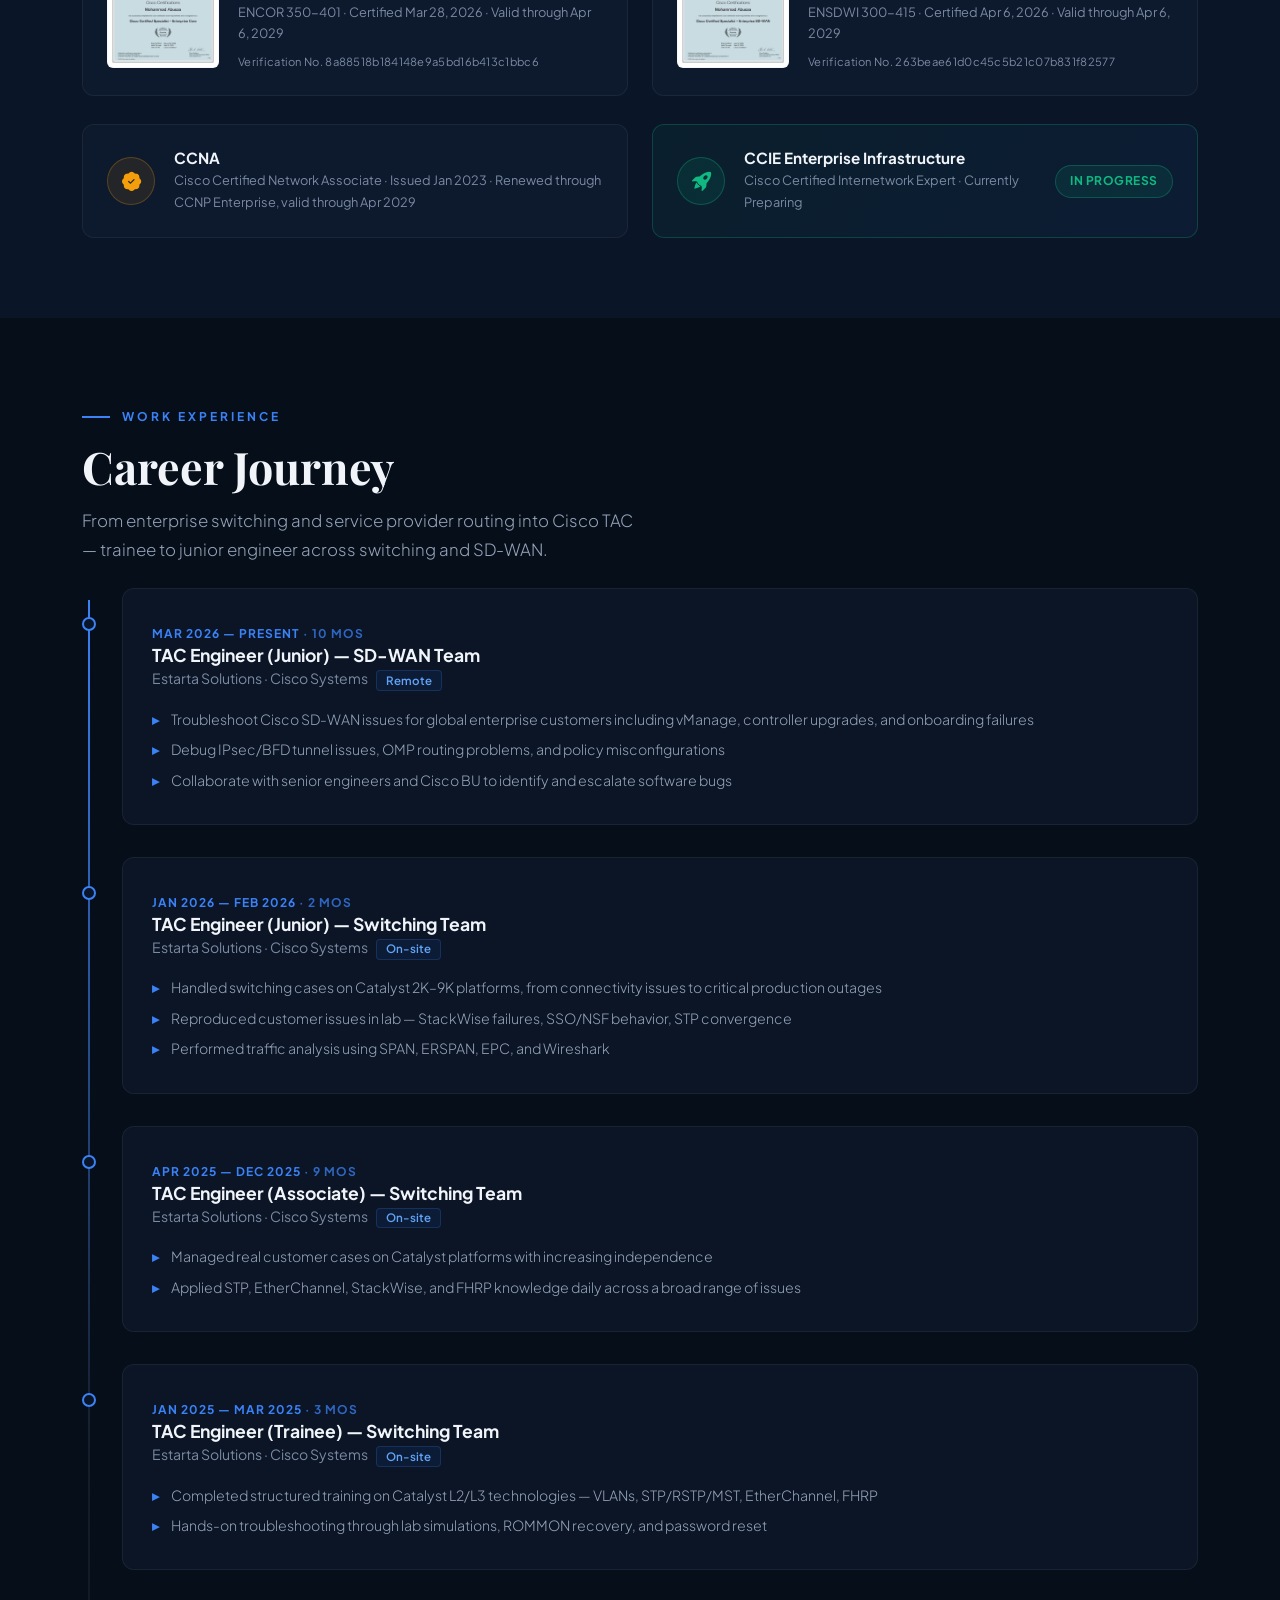
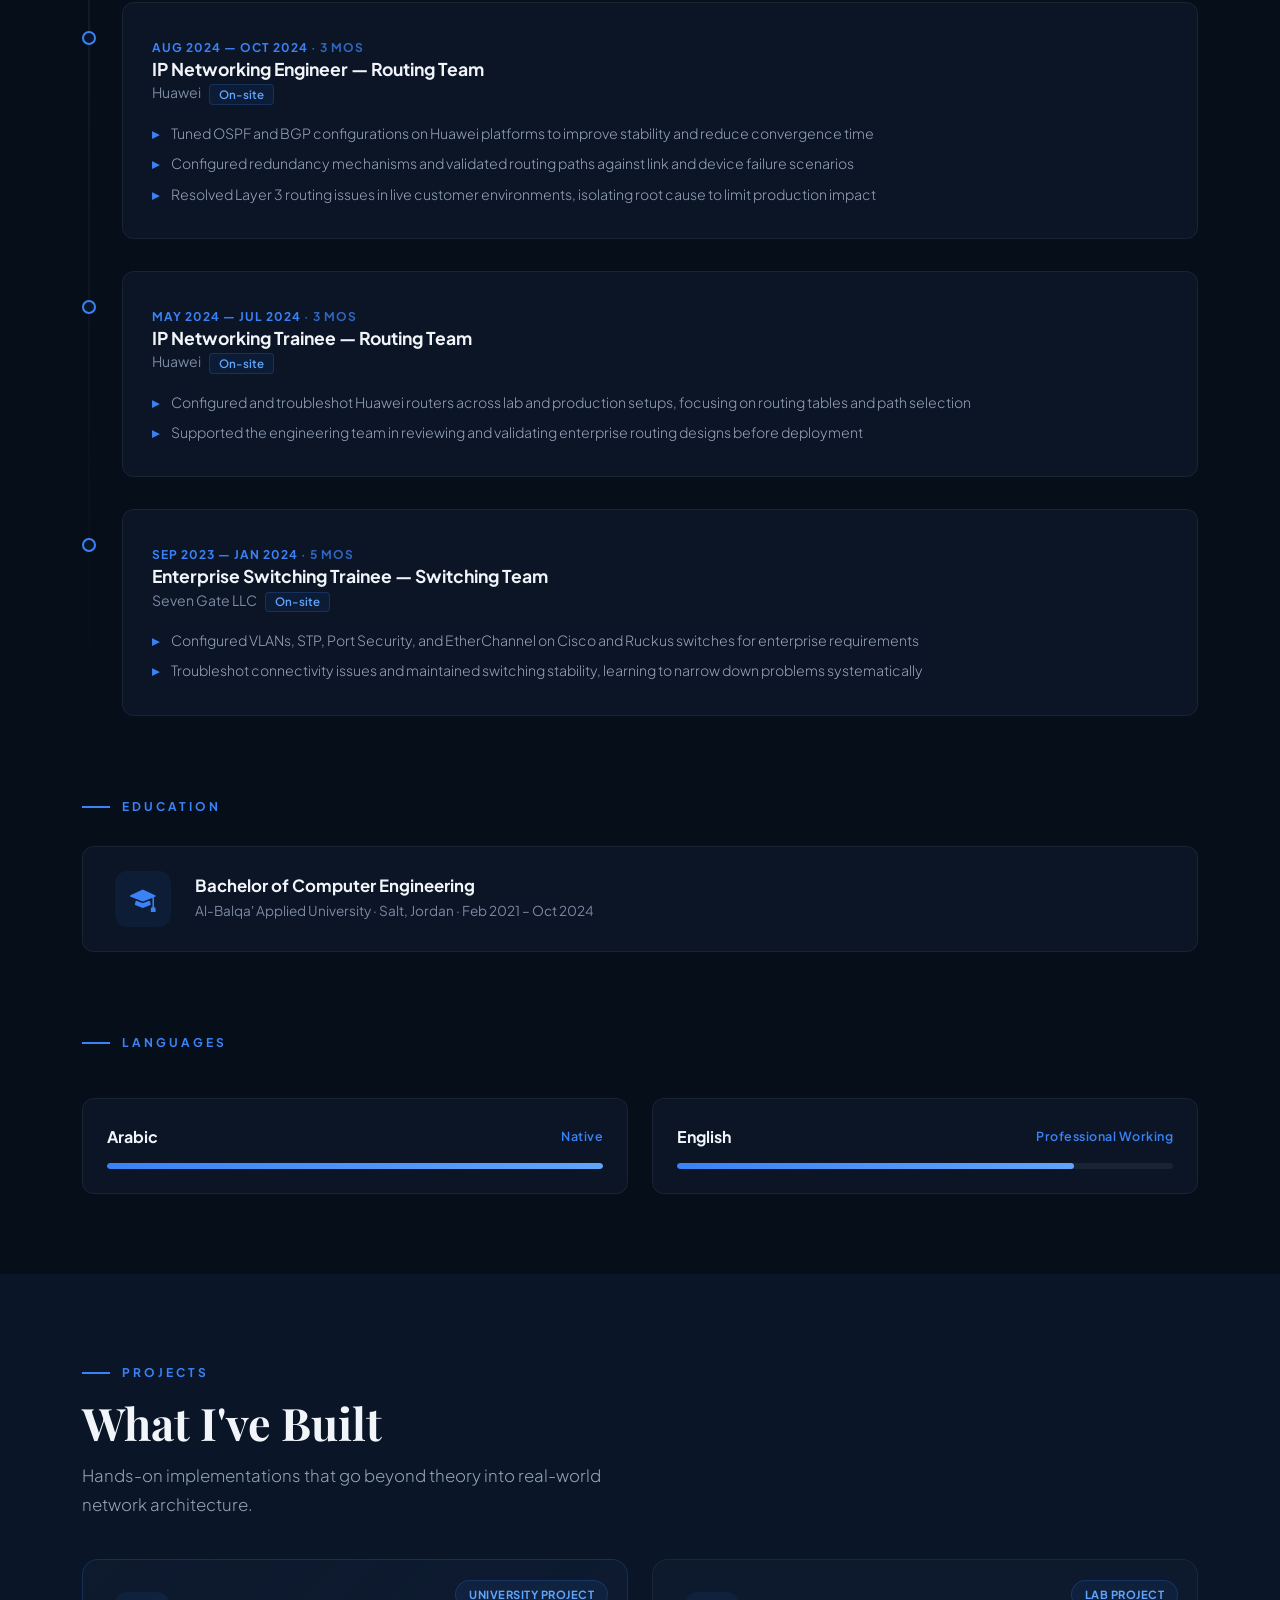
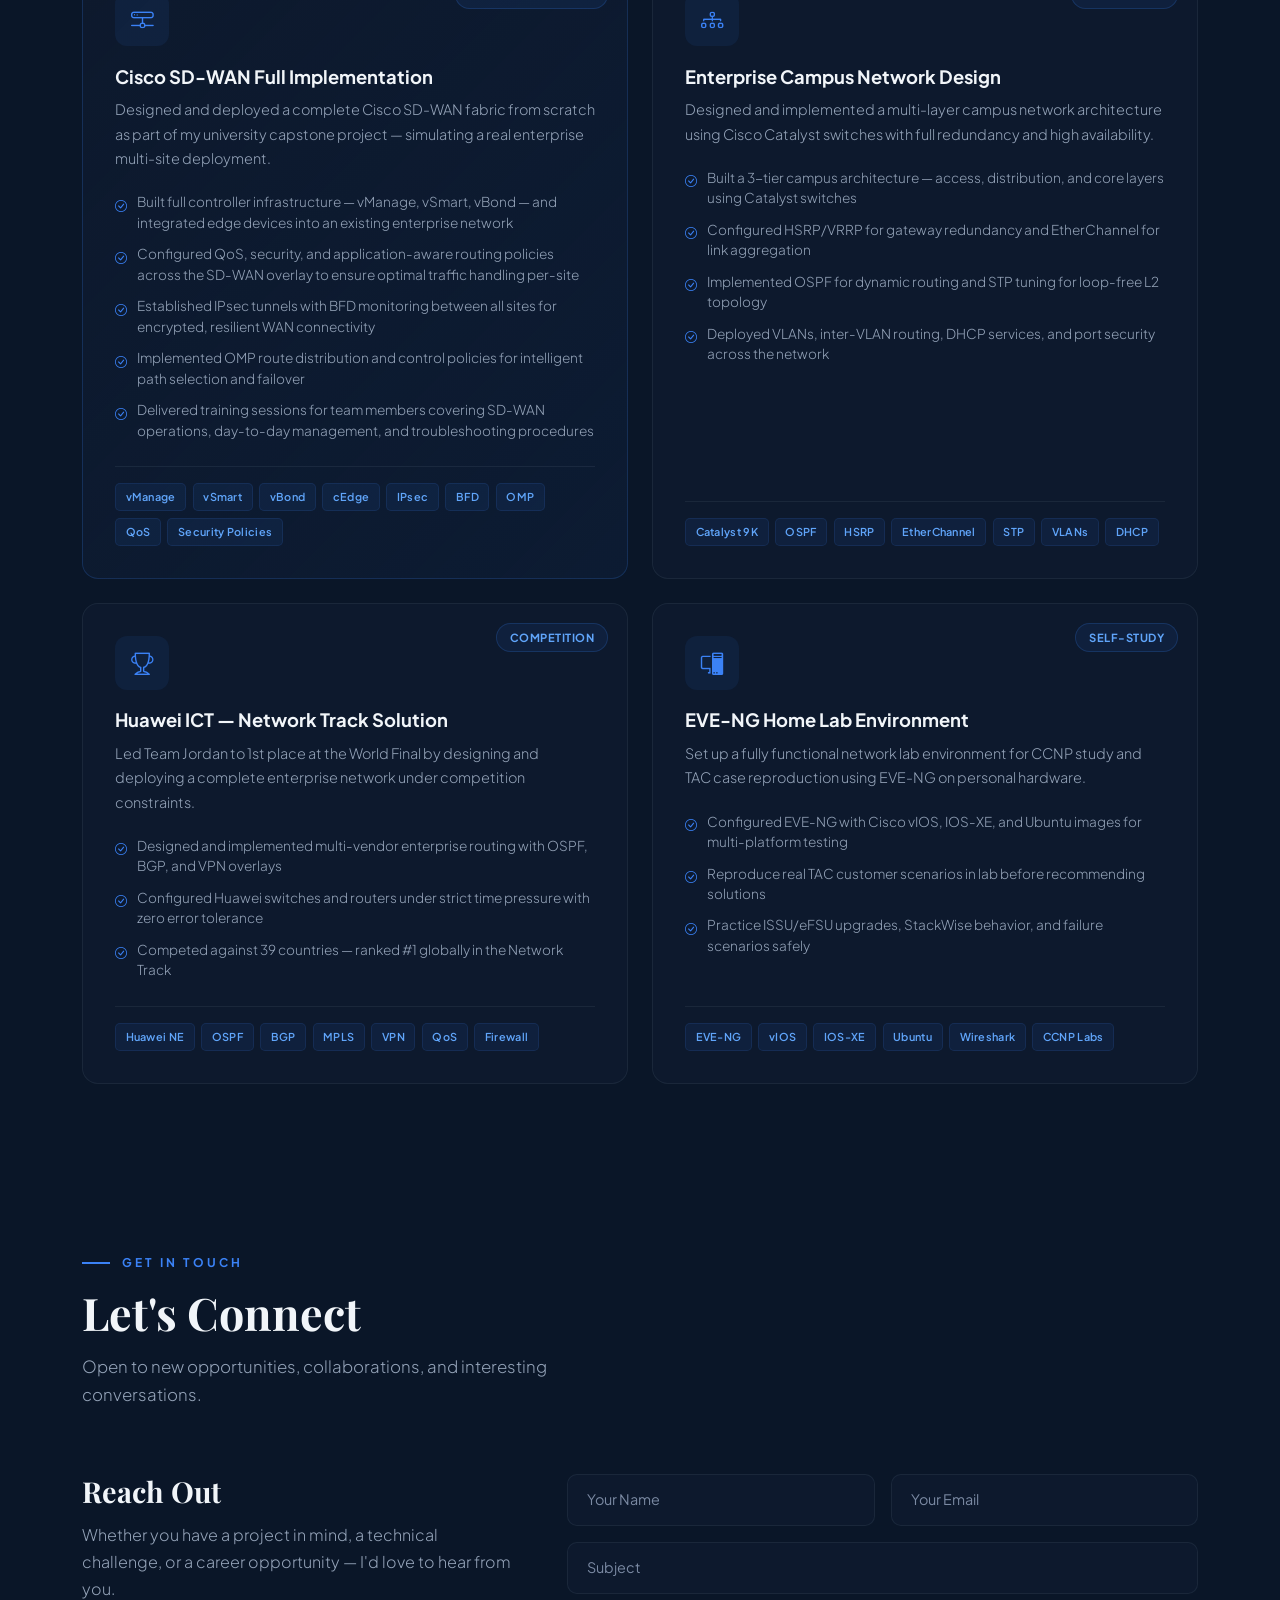
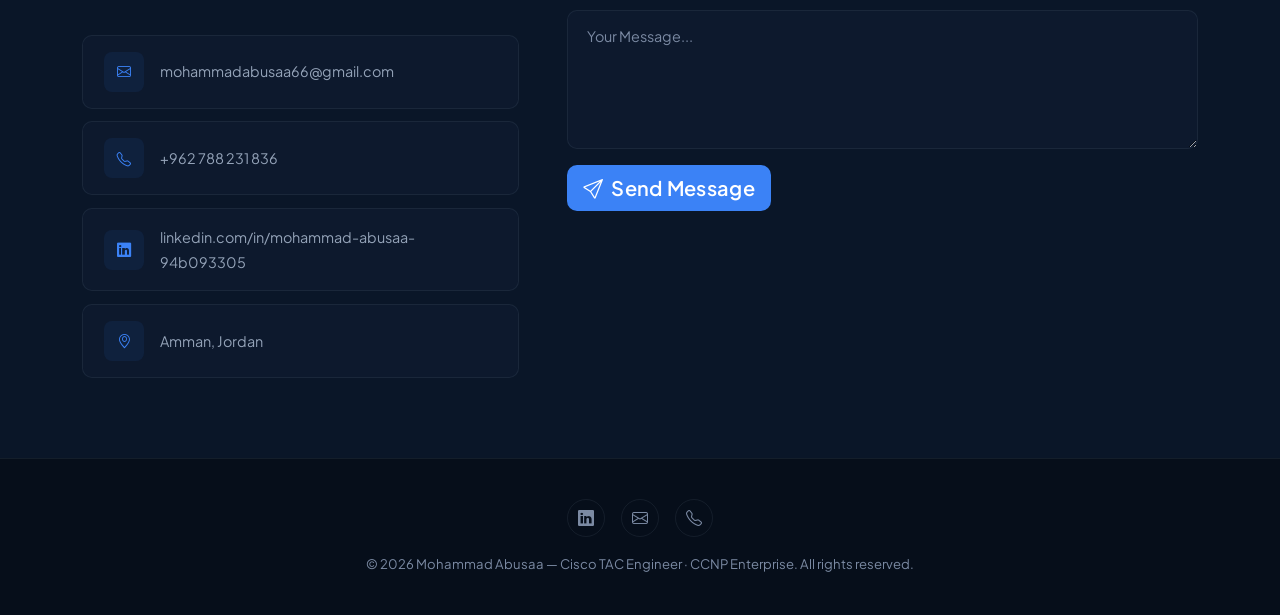
==== commit 6e0adf65: "professional pass: CCNP Enterprise, Cisco certificates, SEO, a11y, cleanup Certifications - CCNP Ent" ====
--- a/index.html
+++ b/index.html
@@ -3,20 +3,67 @@
 <head>
   <meta charset="UTF-8">
   <meta name="viewport" content="width=device-width, initial-scale=1.0">
-  <meta name="description" content="Mohammad Abusaa — Cisco TAC Engineer specializing in SD-WAN and Catalyst switching. Huawei ICT World Champion 2025.">
-  <meta name="keywords" content="Mohammad Abusaa, Cisco, TAC Engineer, SD-WAN, CCNP, CCIE, CCIE Enterprise Infrastructure, Network Engineer, Amman, Jordan">
+  <meta name="description" content="Mohammad Abusaa — Cisco TAC Engineer (SD-WAN &amp; Catalyst switching) in Amman, Jordan. CCNP Enterprise certified, Huawei ICT Competition World Champion 2025, preparing for the CCIE Enterprise Infrastructure.">
   <meta name="author" content="Mohammad Abusaa">
-
-  <!-- Open Graph -->
-  <meta property="og:title" content="Mohammad Abusaa — Network Engineer Portfolio">
-  <meta property="og:description" content="Cisco TAC Engineer | SD-WAN & Catalyst Switching | Huawei ICT World Champion 2025">
+  <meta name="theme-color" content="#0a1628">
+  <link rel="canonical" href="https://mohammadabusaa.com/">
+
+  <!-- Open Graph / Twitter -->
   <meta property="og:type" content="website">
-  <meta property="og:url" content="https://mohammadabusaa.com">
-
-  <title>Mohammad Abusaa — Network Engineer</title>
-
-  <!-- Favicon -->
+  <meta property="og:site_name" content="Mohammad Abusaa">
+  <meta property="og:title" content="Mohammad Abusaa — Cisco TAC Engineer · CCNP Enterprise">
+  <meta property="og:description" content="Cisco TAC Engineer specializing in SD-WAN and Catalyst switching. CCNP Enterprise certified. Huawei ICT Competition World Champion 2025.">
+  <meta property="og:url" content="https://mohammadabusaa.com/">
+  <meta property="og:image" content="https://mohammadabusaa.com/assets/img/og-image.jpg">
+  <meta property="og:image:width" content="1200">
+  <meta property="og:image:height" content="630">
+  <meta property="og:image:alt" content="Mohammad Abusaa — Cisco TAC Engineer, CCNP Enterprise">
+  <meta name="twitter:card" content="summary_large_image">
+  <meta name="twitter:title" content="Mohammad Abusaa — Cisco TAC Engineer · CCNP Enterprise">
+  <meta name="twitter:description" content="Cisco TAC Engineer specializing in SD-WAN and Catalyst switching. CCNP Enterprise certified. Huawei ICT Competition World Champion 2025.">
+  <meta name="twitter:image" content="https://mohammadabusaa.com/assets/img/og-image.jpg">
+
+  <title>Mohammad Abusaa — Cisco TAC Engineer · CCNP Enterprise</title>
+
+  <!-- Icons -->
   <link rel="icon" type="image/svg+xml" href="data:image/svg+xml,%3Csvg xmlns='http://www.w3.org/2000/svg' viewBox='0 0 100 100'%3E%3Ccircle cx='50' cy='50' r='45' fill='%230a1628' stroke='%233b82f6' stroke-width='4'/%3E%3Ctext x='50' y='62' font-size='40' text-anchor='middle' fill='%233b82f6' font-family='Arial' font-weight='bold'%3EMA%3C/text%3E%3C/svg%3E">
+  <link rel="apple-touch-icon" href="assets/img/apple-touch-icon.png">
+
+  <!-- Connect early to the CDNs used below -->
+  <link rel="preconnect" href="https://fonts.googleapis.com">
+  <link rel="preconnect" href="https://fonts.gstatic.com" crossorigin>
+  <link rel="preconnect" href="https://cdn.jsdelivr.net" crossorigin>
+
+  <!-- Structured data -->
+  <script type="application/ld+json">
+  {
+    "@context": "https://schema.org",
+    "@type": "Person",
+    "name": "Mohammad Abusaa",
+    "url": "https://mohammadabusaa.com/",
+    "image": "https://mohammadabusaa.com/photo.jpg",
+    "jobTitle": "TAC Engineer — SD-WAN",
+    "worksFor": { "@type": "Organization", "name": "Estarta Solutions" },
+    "alumniOf": { "@type": "CollegeOrUniversity", "name": "Al-Balqa' Applied University" },
+    "address": { "@type": "PostalAddress", "addressLocality": "Amman", "addressCountry": "JO" },
+    "email": "mailto:mohammadabusaa66@gmail.com",
+    "telephone": "+962788231836",
+    "sameAs": ["https://www.linkedin.com/in/mohammad-abusaa-94b093305/"],
+    "knowsAbout": ["Cisco SD-WAN", "Catalyst Switching", "IOS-XE", "OSPF", "BGP", "Network Troubleshooting"],
+    "hasCredential": [
+      { "@type": "EducationalOccupationalCredential", "name": "Cisco Certified Network Professional Enterprise", "credentialCategory": "certification", "recognizedBy": { "@type": "Organization", "name": "Cisco" }, "dateCreated": "2026-04-06", "expires": "2029-04-06" },
+      { "@type": "EducationalOccupationalCredential", "name": "Cisco Certified Specialist – Enterprise Core", "credentialCategory": "certification", "recognizedBy": { "@type": "Organization", "name": "Cisco" }, "dateCreated": "2026-03-28", "expires": "2029-04-06" },
+      { "@type": "EducationalOccupationalCredential", "name": "Cisco Certified Specialist – Enterprise SD-WAN", "credentialCategory": "certification", "recognizedBy": { "@type": "Organization", "name": "Cisco" }, "dateCreated": "2026-04-06", "expires": "2029-04-06" },
+      { "@type": "EducationalOccupationalCredential", "name": "Cisco Certified Network Associate", "credentialCategory": "certification", "recognizedBy": { "@type": "Organization", "name": "Cisco" }, "dateCreated": "2023-01" }
+    ],
+    "award": [
+      "1st Prize — Huawei ICT Competition World Final 2025",
+      "2nd Prize — Huawei ICT Competition World Final 2024",
+      "Grand Prize — Huawei ICT Competition Middle East & Central Asia Final 2024",
+      "Certificate of Appreciation — Estarta Solutions, Q4Y26"
+    ]
+  }
+  </script>
 
   <!-- Bootstrap 5 CSS -->
   <link href="https://cdn.jsdelivr.net/npm/bootstrap@5.3.3/dist/css/bootstrap.min.css" rel="stylesheet">
@@ -51,7 +98,8 @@
   <nav class="navbar navbar-expand-lg fixed-top" id="mainNav">
     <div class="container">
       <a class="navbar-brand" href="#">M<span class="text-accent">.</span>Abusaa</a>
-      <button class="navbar-toggler" type="button" data-bs-toggle="collapse" data-bs-target="#navMenu">
+      <button class="navbar-toggler" type="button" data-bs-toggle="collapse" data-bs-target="#navMenu"
+              aria-controls="navMenu" aria-expanded="false" aria-label="Toggle navigation">
         <span class="navbar-toggler-icon"></span>
       </button>
       <div class="collapse navbar-collapse justify-content-end" id="navMenu">
@@ -63,7 +111,7 @@
           <li class="nav-item"><a class="nav-link" href="#projects">Projects</a></li>
           <li class="nav-item"><a class="nav-link" href="#contact">Contact</a></li>
           <li class="nav-item ms-lg-2">
-            <button class="theme-toggle" id="themeToggle" title="Toggle theme">
+            <button class="theme-toggle" id="themeToggle" type="button" title="Toggle theme" aria-label="Toggle light and dark theme" aria-pressed="false">
               <i class="bi bi-moon-stars" id="themeIcon"></i>
             </button>
           </li>
@@ -94,6 +142,9 @@
             <span class="badge-custom">
               <i class="bi bi-geo-alt"></i> Amman, Jordan
             </span>
+            <span class="badge-custom badge-blue">
+              <i class="bi bi-patch-check-fill"></i> CCNP Enterprise
+            </span>
             <span class="badge-custom badge-gold">
               <i class="bi bi-trophy"></i> ICT World Champion 2025
             </span>
@@ -108,14 +159,14 @@
             <a href="#experience" class="btn btn-outline-light btn-lg">
               <i class="bi bi-arrow-down-circle me-2"></i>View Experience
             </a>
-            <a href="Mohammad_Abusaa_CV.pdf" target="_blank" class="btn btn-outline-light btn-lg">
+            <a href="Mohammad_Abusaa_CV.pdf" target="_blank" rel="noopener noreferrer" class="btn btn-outline-light btn-lg">
               <i class="bi bi-file-earmark-pdf me-2"></i>Download CV
             </a>
           </div>
         </div>
         <div class="col-lg-5 d-none d-lg-flex justify-content-center align-items-center hero-anim hero-anim-6">
           <div class="hero-photo">
-            <img src="photo.jpg" alt="Mohammad Abusaa" loading="eager">
+            <img src="photo.jpg" alt="Portrait of Mohammad Abusaa" width="400" height="400" loading="eager" fetchpriority="high">
           </div>
         </div>
       </div>
@@ -123,9 +174,9 @@
     <!-- Side social links -->
     <div class="hero-socials d-none d-lg-flex hero-anim hero-anim-6">
       <div class="social-line"></div>
-      <a href="https://www.linkedin.com/in/mohammad-abusaa-94b093305/" target="_blank" title="LinkedIn"><i class="bi bi-linkedin"></i></a>
-      <a href="mailto:mohammadabusaa66@gmail.com" title="Email"><i class="bi bi-envelope"></i></a>
-      <a href="tel:+962788231836" title="Phone"><i class="bi bi-telephone"></i></a>
+      <a href="https://www.linkedin.com/in/mohammad-abusaa-94b093305/" target="_blank" rel="noopener noreferrer" title="LinkedIn" aria-label="LinkedIn profile"><i class="bi bi-linkedin" aria-hidden="true"></i></a>
+      <a href="mailto:mohammadabusaa66@gmail.com" title="Email" aria-label="Send an email"><i class="bi bi-envelope" aria-hidden="true"></i></a>
+      <a href="tel:+962788231836" title="Phone" aria-label="Call by phone"><i class="bi bi-telephone" aria-hidden="true"></i></a>
       <div class="social-line"></div>
     </div>
     <!-- Scroll indicator -->
@@ -153,14 +204,14 @@
             <p>Cisco TAC Engineer with hands-on experience across SD-WAN and Catalyst switching platforms. Currently on the SD-WAN team, troubleshooting vManage cluster failures, controller upgrades, IPsec/BFD tunnel issues, OMP routing problems, and policy misconfigurations for global enterprise customers.</p>
             <p>Previously built deep expertise on the Switching team across Catalyst 2K–9K platforms — STP convergence, StackWise/VSS failures, IOS-XE upgrades (ISSU/eFSU), High-CPU diagnostics, and TCAM utilization. Huawei ICT World Champion 2025, representing Jordan against 39 countries.</p>
             <p>Started out on enterprise switching at Seven Gate LLC, then moved into service provider routing at Huawei — tuning OSPF and BGP and resolving Layer 3 issues in live customer networks before joining Cisco TAC.</p>
-            <p>Bachelor of Computer Engineering from Al-Balqa' Applied University. Currently preparing for the CCIE Enterprise Infrastructure.</p>
+            <p>Bachelor of Computer Engineering from Al-Balqa' Applied University. CCNP Enterprise certified (ENCOR + ENSDWI, 2026) and currently preparing for the CCIE Enterprise Infrastructure.</p>
           </div>
         </div>
         <div class="col-lg-6" data-aos="fade-left">
           <div class="row g-3">
             <div class="col-6">
               <div class="stat-card">
-                <span class="stat-number" data-count="2">0</span><span class="stat-plus">+</span>
+                <span class="stat-number" id="yearsExperience" data-count="2">0</span><span class="stat-plus">+</span>
                 <span class="stat-label">Years Experience</span>
               </div>
             </div>
@@ -206,7 +257,7 @@
       <div class="row g-4 mt-2">
         <div class="col-lg-4 col-md-6" data-aos="fade-up" data-aos-delay="100">
           <div class="award-card">
-            <div class="award-icon">🥇</div>
+            <div class="award-icon award-gold" aria-hidden="true"><i class="bi bi-trophy-fill"></i></div>
             <h4>1st Prize — World Final</h4>
             <p>Huawei ICT Competition 2025</p>
             <span class="award-badge">Global Champion</span>
@@ -214,35 +265,35 @@
         </div>
         <div class="col-lg-4 col-md-6" data-aos="fade-up" data-aos-delay="200">
           <div class="award-card">
-            <div class="award-icon">🥇</div>
+            <div class="award-icon award-gold" aria-hidden="true"><i class="bi bi-trophy-fill"></i></div>
             <h4>Grand Prize — ME&CA Final</h4>
             <p>Middle East & Central Asia 2024</p>
           </div>
         </div>
         <div class="col-lg-4 col-md-6" data-aos="fade-up" data-aos-delay="300">
           <div class="award-card">
-            <div class="award-icon">🥇</div>
+            <div class="award-icon award-gold" aria-hidden="true"><i class="bi bi-trophy-fill"></i></div>
             <h4>Grand Prize — Jordan Final</h4>
             <p>Jordan National 2024</p>
           </div>
         </div>
         <div class="col-lg-4 col-md-6" data-aos="fade-up" data-aos-delay="400">
           <div class="award-card">
-            <div class="award-icon">🥈</div>
+            <div class="award-icon award-silver" aria-hidden="true"><i class="bi bi-trophy-fill"></i></div>
             <h4>2nd Prize — World Final</h4>
             <p>Huawei ICT Competition 2024</p>
           </div>
         </div>
         <div class="col-lg-4 col-md-6" data-aos="fade-up" data-aos-delay="500">
           <div class="award-card">
-            <div class="award-icon">🥉</div>
+            <div class="award-icon award-bronze" aria-hidden="true"><i class="bi bi-trophy-fill"></i></div>
             <h4>3rd Prize — ME&CA Final</h4>
             <p>Middle East & Central Asia 2023</p>
           </div>
         </div>
         <div class="col-lg-4 col-md-6" data-aos="fade-up" data-aos-delay="600">
           <div class="award-card">
-            <div class="award-icon">🥇</div>
+            <div class="award-icon award-gold" aria-hidden="true"><i class="bi bi-trophy-fill"></i></div>
             <h4>1st Prize — Jordan Final</h4>
             <p>Jordan National 2023</p>
           </div>
@@ -256,9 +307,9 @@
       <div class="row g-4 justify-content-center">
         <div class="col-lg-11" data-aos="fade-up" data-aos-delay="100">
           <div class="recognition-card">
-            <a class="recognition-media" href="estarta-certificate-q4y26.jpg" target="_blank" rel="noopener"
+            <a class="recognition-media" href="assets/img/estarta-certificate-q4y26.jpg" target="_blank" rel="noopener"
                aria-label="View full-size Estarta Certificate of Appreciation">
-              <img src="estarta-certificate-q4y26.jpg"
+              <img src="assets/img/estarta-certificate-q4y26.jpg"
                    alt="Estarta Certificate of Appreciation awarded to Mohammad Abusaa, TAC-ENT-SDWAN-SHIFT3, Q4Y26"
                    loading="lazy" width="800" height="597">
             </a>
@@ -270,7 +321,7 @@
               <span class="recognition-signer">Presented by Leith Masri, Chairman</span>
 
               <figure class="recognition-photo">
-                <img src="estarta-recognition-ceremony.jpg"
+                <img src="assets/img/estarta-recognition-ceremony.jpg"
                      alt="Mohammad Abusaa with colleagues at the Estarta award presentation"
                      loading="lazy" width="160" height="106">
                 <figcaption>Award presentation at Estarta</figcaption>
@@ -363,41 +414,81 @@
       </div>
 
       <!-- Certifications -->
-      <div class="mt-5 pt-4" data-aos="fade-up">
+      <div class="mt-5 pt-4" id="certifications" data-aos="fade-up">
         <span class="section-label"><span class="label-line"></span> Certifications</span>
-        <div class="row g-4 mt-2">
-          <div class="col-lg-4 col-md-6">
+
+        <!-- Featured — CCNP Enterprise -->
+        <div class="cert-featured mt-3">
+          <a class="cert-featured-preview" href="assets/certs/cisco-ccnp-enterprise.pdf" target="_blank" rel="noopener noreferrer"
+             aria-label="Open the CCNP Enterprise certificate (PDF)">
+            <img src="assets/certs/cisco-ccnp-enterprise.jpg"
+                 alt="Cisco Certified Network Professional Enterprise certificate awarded to Mohammad Abusaa, certified April 6, 2026"
+                 loading="lazy" width="1000" height="773">
+          </a>
+          <div class="cert-featured-body">
+            <span class="cert-level"><i class="bi bi-patch-check-fill" aria-hidden="true"></i> Professional Level · Active</span>
+            <h3>CCNP Enterprise</h3>
+            <p class="cert-fullname">Cisco Certified Network Professional Enterprise</p>
+            <dl class="cert-meta">
+              <div><dt>Certified</dt><dd>April 6, 2026</dd></div>
+              <div><dt>Valid through</dt><dd>April 6, 2029</dd></div>
+              <div><dt>Cisco ID</dt><dd>CSCO14166507</dd></div>
+            </dl>
+            <p class="cert-note">Earned by passing ENCOR 350-401 (core) and ENSDWI 300-415 (SD-WAN concentration).</p>
+            <div class="cert-actions">
+              <a href="assets/certs/cisco-ccnp-enterprise.pdf" target="_blank" rel="noopener noreferrer" class="btn btn-accent btn-sm">
+                <i class="bi bi-file-earmark-pdf me-1" aria-hidden="true"></i> View certificate
+              </a>
+              <a href="https://www.cisco.com/go/verifycertificate" target="_blank" rel="noopener noreferrer" class="btn btn-outline-light btn-sm">
+                <i class="bi bi-shield-check me-1" aria-hidden="true"></i> Verify with Cisco
+              </a>
+            </div>
+            <span class="cert-verify">Verification No. 19bcc3627c384a9685488b668f8dec1a</span>
+          </div>
+        </div>
+
+        <div class="row g-4 mt-1">
+          <div class="col-lg-6">
+            <div class="cert-card cert-card-doc">
+              <a class="cert-thumb" href="assets/certs/cisco-specialist-enterprise-core.pdf" target="_blank" rel="noopener noreferrer"
+                 aria-label="Open the Cisco Certified Specialist – Enterprise Core certificate (PDF)">
+                <img src="assets/certs/cisco-specialist-enterprise-core.jpg" alt="" loading="lazy" width="1000" height="773">
+              </a>
+              <div>
+                <h4>Cisco Certified Specialist – Enterprise Core</h4>
+                <p>ENCOR 350-401 · Certified Mar 28, 2026 · Valid through Apr 6, 2029</p>
+                <span class="cert-verify">Verification No. 8a88518b184148e9a5bd16b413c1bbc6</span>
+              </div>
+            </div>
+          </div>
+          <div class="col-lg-6">
+            <div class="cert-card cert-card-doc">
+              <a class="cert-thumb" href="assets/certs/cisco-specialist-enterprise-sdwan.pdf" target="_blank" rel="noopener noreferrer"
+                 aria-label="Open the Cisco Certified Specialist – Enterprise SD-WAN certificate (PDF)">
+                <img src="assets/certs/cisco-specialist-enterprise-sdwan.jpg" alt="" loading="lazy" width="1000" height="773">
+              </a>
+              <div>
+                <h4>Cisco Certified Specialist – Enterprise SD-WAN</h4>
+                <p>ENSDWI 300-415 · Certified Apr 6, 2026 · Valid through Apr 6, 2029</p>
+                <span class="cert-verify">Verification No. 263beae61d0c45c5b21c07b831f82577</span>
+              </div>
+            </div>
+          </div>
+        </div>
+
+        <div class="row g-4 mt-1">
+          <div class="col-lg-6">
             <div class="cert-card">
-              <div class="cert-icon"><i class="bi bi-patch-check-fill"></i></div>
+              <div class="cert-icon"><i class="bi bi-patch-check-fill" aria-hidden="true"></i></div>
               <div>
                 <h4>CCNA</h4>
-                <p>Cisco Certified Network Associate · Issued Jan 2023 · ID: CSCO14166507</p>
-              </div>
-            </div>
-          </div>
-          <div class="col-lg-4 col-md-6">
-            <div class="cert-card">
-              <div class="cert-icon"><i class="bi bi-patch-check-fill"></i></div>
-              <div>
-                <h4>CCNP Enterprise — ENCOR (350-401)</h4>
-                <p>Cisco Certified Specialist – Enterprise Core · Issued Mar 2026 · Valid until 2029</p>
-              </div>
-            </div>
-          </div>
-          <div class="col-lg-4 col-md-6">
-            <div class="cert-card">
-              <div class="cert-icon"><i class="bi bi-patch-check-fill"></i></div>
-              <div>
-                <h4>CCNP Enterprise — ENSDWI (300-415)</h4>
-                <p>Cisco Certified Specialist – Enterprise SD-WAN · Issued Apr 2026 · Valid until 2029</p>
-              </div>
-            </div>
-          </div>
-        </div>
-        <div class="row g-4 mt-2">
-          <div class="col-12">
+                <p>Cisco Certified Network Associate · Issued Jan 2023 · Renewed through CCNP Enterprise, valid through Apr 2029</p>
+              </div>
+            </div>
+          </div>
+          <div class="col-lg-6">
             <div class="cert-card cert-card-ccie">
-              <div class="cert-icon cert-icon-ccie"><i class="bi bi-rocket-takeoff-fill"></i></div>
+              <div class="cert-icon cert-icon-ccie"><i class="bi bi-rocket-takeoff-fill" aria-hidden="true"></i></div>
               <div>
                 <h4>CCIE Enterprise Infrastructure</h4>
                 <p>Cisco Certified Internetwork Expert · Currently Preparing</p>
@@ -426,7 +517,7 @@
         <div class="timeline-item" data-aos="fade-up" data-aos-delay="100">
           <div class="timeline-dot"></div>
           <div class="timeline-content">
-            <span class="timeline-date">Mar 2026 — Present · 6 mos</span>
+            <span class="timeline-date" data-start="2026-03">Mar 2026 — Present</span>
             <h3>TAC Engineer (Junior) — SD-WAN Team</h3>
             <h4>Estarta Solutions · Cisco Systems <span class="work-mode">Remote</span></h4>
             <ul>
@@ -441,7 +532,7 @@
         <div class="timeline-item" data-aos="fade-up" data-aos-delay="200">
           <div class="timeline-dot"></div>
           <div class="timeline-content">
-            <span class="timeline-date">Jan 2026 — Feb 2026 · 2 mos</span>
+            <span class="timeline-date" data-start="2026-01" data-end="2026-02">Jan 2026 — Feb 2026</span>
             <h3>TAC Engineer (Junior) — Switching Team</h3>
             <h4>Estarta Solutions · Cisco Systems <span class="work-mode">On-site</span></h4>
             <ul>
@@ -456,7 +547,7 @@
         <div class="timeline-item" data-aos="fade-up" data-aos-delay="300">
           <div class="timeline-dot"></div>
           <div class="timeline-content">
-            <span class="timeline-date">Apr 2025 — Dec 2025 · 9 mos</span>
+            <span class="timeline-date" data-start="2025-04" data-end="2025-12">Apr 2025 — Dec 2025</span>
             <h3>TAC Engineer (Associate) — Switching Team</h3>
             <h4>Estarta Solutions · Cisco Systems <span class="work-mode">On-site</span></h4>
             <ul>
@@ -470,7 +561,7 @@
         <div class="timeline-item" data-aos="fade-up" data-aos-delay="400">
           <div class="timeline-dot"></div>
           <div class="timeline-content">
-            <span class="timeline-date">Jan 2025 — Mar 2025 · 3 mos</span>
+            <span class="timeline-date" data-start="2025-01" data-end="2025-03">Jan 2025 — Mar 2025</span>
             <h3>TAC Engineer (Trainee) — Switching Team</h3>
             <h4>Estarta Solutions · Cisco Systems <span class="work-mode">On-site</span></h4>
             <ul>
@@ -484,7 +575,7 @@
         <div class="timeline-item" data-aos="fade-up" data-aos-delay="500">
           <div class="timeline-dot"></div>
           <div class="timeline-content">
-            <span class="timeline-date">Aug 2024 — Oct 2024 · 3 mos</span>
+            <span class="timeline-date" data-start="2024-08" data-end="2024-10">Aug 2024 — Oct 2024</span>
             <h3>IP Networking Engineer — Routing Team</h3>
             <h4>Huawei <span class="work-mode">On-site</span></h4>
             <ul>
@@ -499,7 +590,7 @@
         <div class="timeline-item" data-aos="fade-up" data-aos-delay="600">
           <div class="timeline-dot"></div>
           <div class="timeline-content">
-            <span class="timeline-date">May 2024 — Jul 2024 · 3 mos</span>
+            <span class="timeline-date" data-start="2024-05" data-end="2024-07">May 2024 — Jul 2024</span>
             <h3>IP Networking Trainee — Routing Team</h3>
             <h4>Huawei <span class="work-mode">On-site</span></h4>
             <ul>
@@ -513,7 +604,7 @@
         <div class="timeline-item" data-aos="fade-up" data-aos-delay="700">
           <div class="timeline-dot"></div>
           <div class="timeline-content">
-            <span class="timeline-date">Sep 2023 — Jan 2024 · 5 mos</span>
+            <span class="timeline-date" data-start="2023-09" data-end="2024-01">Sep 2023 — Jan 2024</span>
             <h3>Enterprise Switching Trainee — Switching Team</h3>
             <h4>Seven Gate LLC <span class="work-mode">On-site</span></h4>
             <ul>
@@ -683,9 +774,9 @@
               <div class="contact-icon"><i class="bi bi-telephone"></i></div>
               <span>+962 788 231 836</span>
             </a>
-            <a href="https://www.linkedin.com/in/mohammad-abusaa-94b093305/" target="_blank" class="contact-link-item">
-              <div class="contact-icon"><i class="bi bi-linkedin"></i></div>
-              <span>linkedin.com/in/mohammad-abusaa</span>
+            <a href="https://www.linkedin.com/in/mohammad-abusaa-94b093305/" target="_blank" rel="noopener noreferrer" class="contact-link-item">
+              <div class="contact-icon"><i class="bi bi-linkedin" aria-hidden="true"></i></div>
+              <span>linkedin.com/in/mohammad-abusaa-94b093305</span>
             </a>
             <div class="contact-link-item">
               <div class="contact-icon"><i class="bi bi-geo-alt"></i></div>
@@ -696,23 +787,31 @@
 
         <div class="col-lg-7" data-aos="fade-left">
           <form class="contact-form" id="contactForm" action="https://formspree.io/f/mzdkdgoe" method="POST">
+            <!-- Honeypot: hidden from people, filled by bots -->
+            <input type="text" name="_gotcha" class="d-none" tabindex="-1" autocomplete="off" aria-hidden="true">
+            <input type="hidden" name="_subject" value="New message from mohammadabusaa.com">
             <div class="row g-3">
               <div class="col-md-6">
-                <input type="text" name="name" class="form-control custom-input" placeholder="Your Name" required>
+                <label for="cfName" class="visually-hidden">Your name</label>
+                <input id="cfName" type="text" name="name" class="form-control custom-input" placeholder="Your Name" autocomplete="name" required>
               </div>
               <div class="col-md-6">
-                <input type="email" name="email" class="form-control custom-input" placeholder="Your Email" required>
+                <label for="cfEmail" class="visually-hidden">Your email</label>
+                <input id="cfEmail" type="email" name="email" class="form-control custom-input" placeholder="Your Email" autocomplete="email" required>
               </div>
               <div class="col-12">
-                <input type="text" name="subject" class="form-control custom-input" placeholder="Subject">
+                <label for="cfSubject" class="visually-hidden">Subject</label>
+                <input id="cfSubject" type="text" name="subject" class="form-control custom-input" placeholder="Subject">
               </div>
               <div class="col-12">
-                <textarea class="form-control custom-input" name="message" rows="5" placeholder="Your Message..." required></textarea>
+                <label for="cfMessage" class="visually-hidden">Your message</label>
+                <textarea id="cfMessage" class="form-control custom-input" name="message" rows="5" placeholder="Your Message..." required></textarea>
               </div>
               <div class="col-12">
                 <button type="submit" class="btn btn-accent btn-lg">
-                  <i class="bi bi-send me-2"></i>Send Message
+                  <i class="bi bi-send me-2" aria-hidden="true"></i>Send Message
                 </button>
+                <p id="formStatus" class="form-status" role="status" aria-live="polite" hidden></p>
               </div>
             </div>
           </form>
@@ -727,16 +826,16 @@
   <footer class="site-footer">
     <div class="container text-center">
       <div class="footer-socials mb-3">
-        <a href="https://www.linkedin.com/in/mohammad-abusaa-94b093305/" target="_blank"><i class="bi bi-linkedin"></i></a>
-        <a href="mailto:mohammadabusaa66@gmail.com"><i class="bi bi-envelope"></i></a>
-        <a href="tel:+962788231836"><i class="bi bi-telephone"></i></a>
-      </div>
-      <p>&copy; 2026 Mohammad Abusaa — Cisco TAC Engineer. All rights reserved.</p>
+        <a href="https://www.linkedin.com/in/mohammad-abusaa-94b093305/" target="_blank" rel="noopener noreferrer" aria-label="LinkedIn profile"><i class="bi bi-linkedin" aria-hidden="true"></i></a>
+        <a href="mailto:mohammadabusaa66@gmail.com" aria-label="Send an email"><i class="bi bi-envelope" aria-hidden="true"></i></a>
+        <a href="tel:+962788231836" aria-label="Call by phone"><i class="bi bi-telephone" aria-hidden="true"></i></a>
+      </div>
+      <p>&copy; <span id="footerYear">2026</span> Mohammad Abusaa — Cisco TAC Engineer · CCNP Enterprise. All rights reserved.</p>
     </div>
   </footer>
 
   <!-- Back to Top -->
-  <button class="btn-back-top" id="backToTop" title="Back to top">
+  <button class="btn-back-top" id="backToTop" type="button" title="Back to top" aria-label="Back to top">
     <i class="bi bi-chevron-up"></i>
   </button>
 
--- a/css/style.css
+++ b/css/style.css
@@ -17,11 +17,13 @@
   --gold: #f59e0b;
   --gold-soft: rgba(245, 158, 11, 0.1);
   --gold-border: rgba(245, 158, 11, 0.25);
+  --silver: #cbd5e1;
+  --bronze: #d1884f;
   --green: #10b981;
   --text-100: #f1f5f9;
   --text-200: #cbd5e1;
   --text-300: #94a3b8;
-  --text-400: #64748b;
+  --text-400: #7b8aa3; /* ≥ 4.5:1 on the navy background */
   --border-color: rgba(148, 163, 184, 0.1);
   --card-bg: rgba(17, 29, 51, 0.5);
   --card-bg-hover: rgba(26, 45, 74, 0.6);
@@ -261,6 +263,12 @@
   background: rgba(16, 185, 129, 0.06);
 }
 
+.badge-blue {
+  border-color: rgba(59, 130, 246, 0.35);
+  color: var(--accent-light);
+  background: var(--accent-soft);
+}
+
 /* Hero Photo */
 .hero-photo {
   position: relative;
@@ -504,7 +512,24 @@
   border-color: var(--gold);
 }
 
-.award-icon { font-size: 2.5rem; margin-bottom: 1rem; }
+.award-icon {
+  width: 60px;
+  height: 60px;
+  margin: 0 auto 1rem;
+  border-radius: 50%;
+  display: flex;
+  align-items: center;
+  justify-content: center;
+  font-size: 1.5rem;
+  border: 1px solid transparent;
+  transition: var(--transition);
+}
+
+.award-card:hover .award-icon { transform: scale(1.08); }
+
+.award-gold   { color: var(--gold);   background: var(--gold-soft);            border-color: var(--gold-border); }
+.award-silver { color: var(--silver); background: rgba(203, 213, 225, 0.08);   border-color: rgba(203, 213, 225, 0.25); }
+.award-bronze { color: var(--bronze); background: rgba(209, 136, 79, 0.1);     border-color: rgba(209, 136, 79, 0.3); }
 
 .award-card h4 {
   font-family: var(--font-body);
@@ -848,6 +873,155 @@
   50% { box-shadow: 0 0 12px 2px rgba(16, 185, 129, 0.15); }
 }
 
+/* Featured certification — CCNP Enterprise */
+.cert-featured {
+  display: flex;
+  align-items: center;
+  gap: 2rem;
+  padding: 1.75rem;
+  background: linear-gradient(135deg, var(--card-bg), rgba(245, 158, 11, 0.05));
+  border: 1px solid var(--gold-border);
+  border-radius: var(--radius-lg);
+  transition: var(--transition);
+}
+
+.cert-featured:hover {
+  border-color: var(--gold);
+  box-shadow: 0 15px 50px rgba(245, 158, 11, 0.1);
+  transform: translateY(-4px);
+}
+
+.cert-featured-preview {
+  flex: 0 0 42%;
+  display: block;
+  border-radius: calc(var(--radius) - 4px);
+  overflow: hidden;
+  border: 1px solid var(--border-color);
+  background: #fff;
+}
+
+.cert-featured-preview img {
+  display: block;
+  width: 100%;
+  height: auto;
+  transition: var(--transition);
+}
+
+.cert-featured-preview:hover img { transform: scale(1.03); }
+
+.cert-featured-body { flex: 1; min-width: 0; }
+
+.cert-level {
+  display: inline-flex;
+  align-items: center;
+  gap: 0.4rem;
+  font-size: 0.68rem;
+  font-weight: 700;
+  letter-spacing: 1px;
+  text-transform: uppercase;
+  color: var(--gold);
+  background: var(--gold-soft);
+  border: 1px solid var(--gold-border);
+  border-radius: 100px;
+  padding: 0.3rem 0.85rem;
+  margin-bottom: 0.9rem;
+}
+
+.cert-featured-body h3 {
+  font-family: var(--font-display);
+  font-size: 1.9rem;
+  font-weight: 700;
+  color: var(--text-100);
+  margin-bottom: 0.15rem;
+}
+
+.cert-fullname {
+  font-size: 0.95rem;
+  color: var(--text-300);
+  margin-bottom: 1rem;
+}
+
+.cert-meta {
+  display: flex;
+  flex-wrap: wrap;
+  gap: 0.75rem 2rem;
+  margin: 0 0 1rem;
+}
+
+.cert-meta div { display: flex; flex-direction: column; }
+
+.cert-meta dt {
+  font-size: 0.68rem;
+  font-weight: 700;
+  letter-spacing: 1px;
+  text-transform: uppercase;
+  color: var(--text-400);
+}
+
+.cert-meta dd {
+  margin: 0;
+  font-size: 0.95rem;
+  font-weight: 600;
+  color: var(--text-100);
+}
+
+.cert-note {
+  font-size: 0.85rem;
+  color: var(--text-300);
+  font-weight: 300;
+  margin-bottom: 1.1rem;
+}
+
+.cert-actions {
+  display: flex;
+  flex-wrap: wrap;
+  gap: 0.6rem;
+  margin-bottom: 0.9rem;
+}
+
+.cert-actions .btn-sm {
+  border-radius: 8px;
+  font-size: 0.8rem;
+  padding: 0.45rem 0.95rem;
+}
+
+.cert-verify {
+  display: block;
+  font-size: 0.7rem;
+  color: var(--text-400);
+  letter-spacing: 0.3px;
+  word-break: break-all;
+}
+
+/* Certificate cards that carry a document thumbnail */
+.cert-card-doc { align-items: flex-start; }
+
+.cert-thumb {
+  flex: 0 0 112px;
+  display: block;
+  border-radius: 6px;
+  overflow: hidden;
+  border: 1px solid var(--border-color);
+  background: #fff;
+}
+
+.cert-thumb img {
+  display: block;
+  width: 100%;
+  height: auto;
+  transition: var(--transition);
+}
+
+.cert-thumb:hover img { transform: scale(1.04); }
+
+.cert-card-doc .cert-verify { margin-top: 0.45rem; }
+
+@media (max-width: 767.98px) {
+  .cert-featured { flex-direction: column; padding: 1.25rem; }
+  .cert-featured-preview { flex: 1 1 auto; width: 100%; }
+  .cert-featured-body h3 { font-size: 1.5rem; }
+}
+
 /* CCIE Stat Card */
 .stat-card-ccie .stat-big-text {
   color: var(--green);
@@ -916,6 +1090,8 @@
   text-transform: uppercase;
   margin-bottom: 0.5rem;
 }
+
+.timeline-duration { opacity: 0.75; }
 
 .timeline-content h3 {
   font-size: 1.1rem;
@@ -1005,81 +1181,6 @@
 }
 
 /* ══════════════════════════════════════════════════════
-   TAC TRAINING MODULES
-   ══════════════════════════════════════════════════════ */
-.training-phase {
-  padding: 2rem;
-  background: var(--card-bg);
-  border: 1px solid var(--border-color);
-  border-radius: var(--radius-lg);
-  height: 100%;
-  transition: var(--transition);
-}
-
-.training-phase:hover {
-  border-color: rgba(59, 130, 246, 0.25);
-  box-shadow: var(--shadow-md);
-}
-
-.phase-header {
-  display: flex;
-  align-items: center;
-  gap: 1rem;
-  margin-bottom: 1.5rem;
-  padding-bottom: 1rem;
-  border-bottom: 1px solid var(--border-color);
-}
-
-.phase-badge {
-  padding: 0.35rem 0.9rem;
-  background: var(--accent);
-  color: #fff;
-  border-radius: 6px;
-  font-size: 0.72rem;
-  font-weight: 700;
-  letter-spacing: 1px;
-  text-transform: uppercase;
-  flex-shrink: 0;
-}
-
-.phase-header h4 {
-  font-size: 1rem;
-  font-weight: 700;
-  color: var(--text-100);
-  margin: 0;
-}
-
-.training-topics {
-  display: flex;
-  flex-direction: column;
-  gap: 0.5rem;
-}
-
-.topic-item {
-  display: flex;
-  align-items: flex-start;
-  gap: 0.6rem;
-  font-size: 0.85rem;
-  color: var(--text-300);
-  font-weight: 400;
-  padding: 0.35rem 0.5rem;
-  border-radius: 6px;
-  transition: var(--transition);
-}
-
-.topic-item:hover {
-  background: var(--accent-soft);
-  color: var(--text-100);
-}
-
-.topic-item i {
-  color: var(--accent);
-  font-size: 0.8rem;
-  margin-top: 0.15rem;
-  flex-shrink: 0;
-}
-
-/* ══════════════════════════════════════════════════════
    PROJECTS
    ══════════════════════════════════════════════════════ */
 .project-card {
@@ -1263,6 +1364,19 @@
 
 .custom-input::placeholder { color: var(--text-400) !important; }
 
+.form-status {
+  margin: 1rem 0 0;
+  padding: 0.8rem 1rem;
+  font-size: 0.9rem;
+  border-radius: 10px;
+  border: 1px solid var(--border-color);
+  background: var(--card-bg);
+  color: var(--text-200);
+}
+
+.form-status-success { border-color: rgba(16, 185, 129, 0.35); color: var(--green); }
+.form-status-error   { border-color: rgba(239, 68, 68, 0.35);  color: #f87171; }
+
 /* ══════════════════════════════════════════════════════
    PRELOADER
    ══════════════════════════════════════════════════════ */
@@ -1307,7 +1421,7 @@
   height: 100%;
   background: linear-gradient(90deg, var(--accent), var(--accent-light));
   border-radius: 10px;
-  animation: preloaderFill 1.5s ease forwards;
+  animation: preloaderFill 0.6s ease forwards;
 }
 
 @keyframes preloaderFill {
@@ -1372,10 +1486,11 @@
 
 body.light-mode .skill-card,
 body.light-mode .award-card,
+body.light-mode .recognition-card,
 body.light-mode .project-card,
 body.light-mode .cert-card,
+body.light-mode .cert-featured,
 body.light-mode .edu-card,
-body.light-mode .training-phase,
 body.light-mode .stat-card,
 body.light-mode .contact-link-item,
 body.light-mode .timeline-content,
@@ -1465,13 +1580,6 @@
   border-color: var(--accent);
   color: var(--accent);
   background: var(--accent-soft);
-}
-
-.footer-update {
-  font-size: 0.72rem;
-  color: var(--text-400);
-  opacity: 0.6;
-  margin-top: 0.5rem !important;
 }
 
 /* ══════════════════════════════════════════════════════
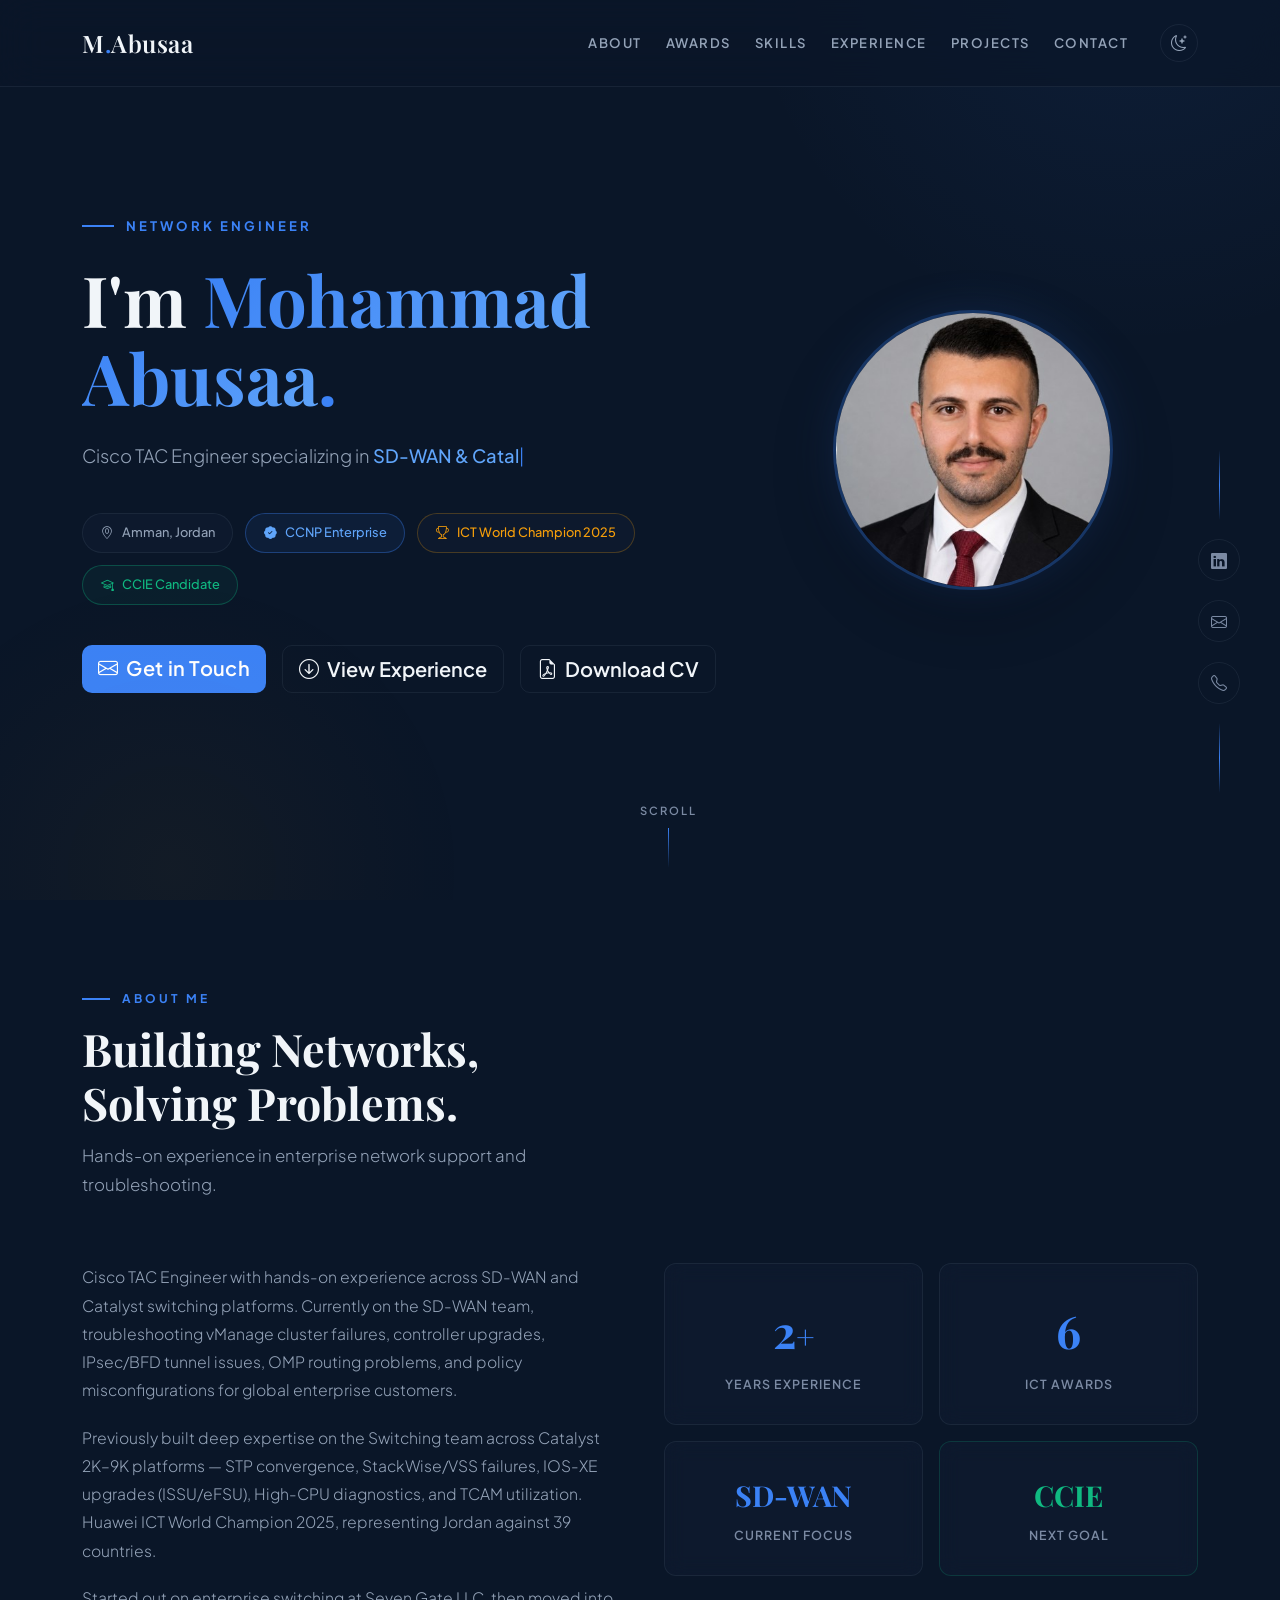
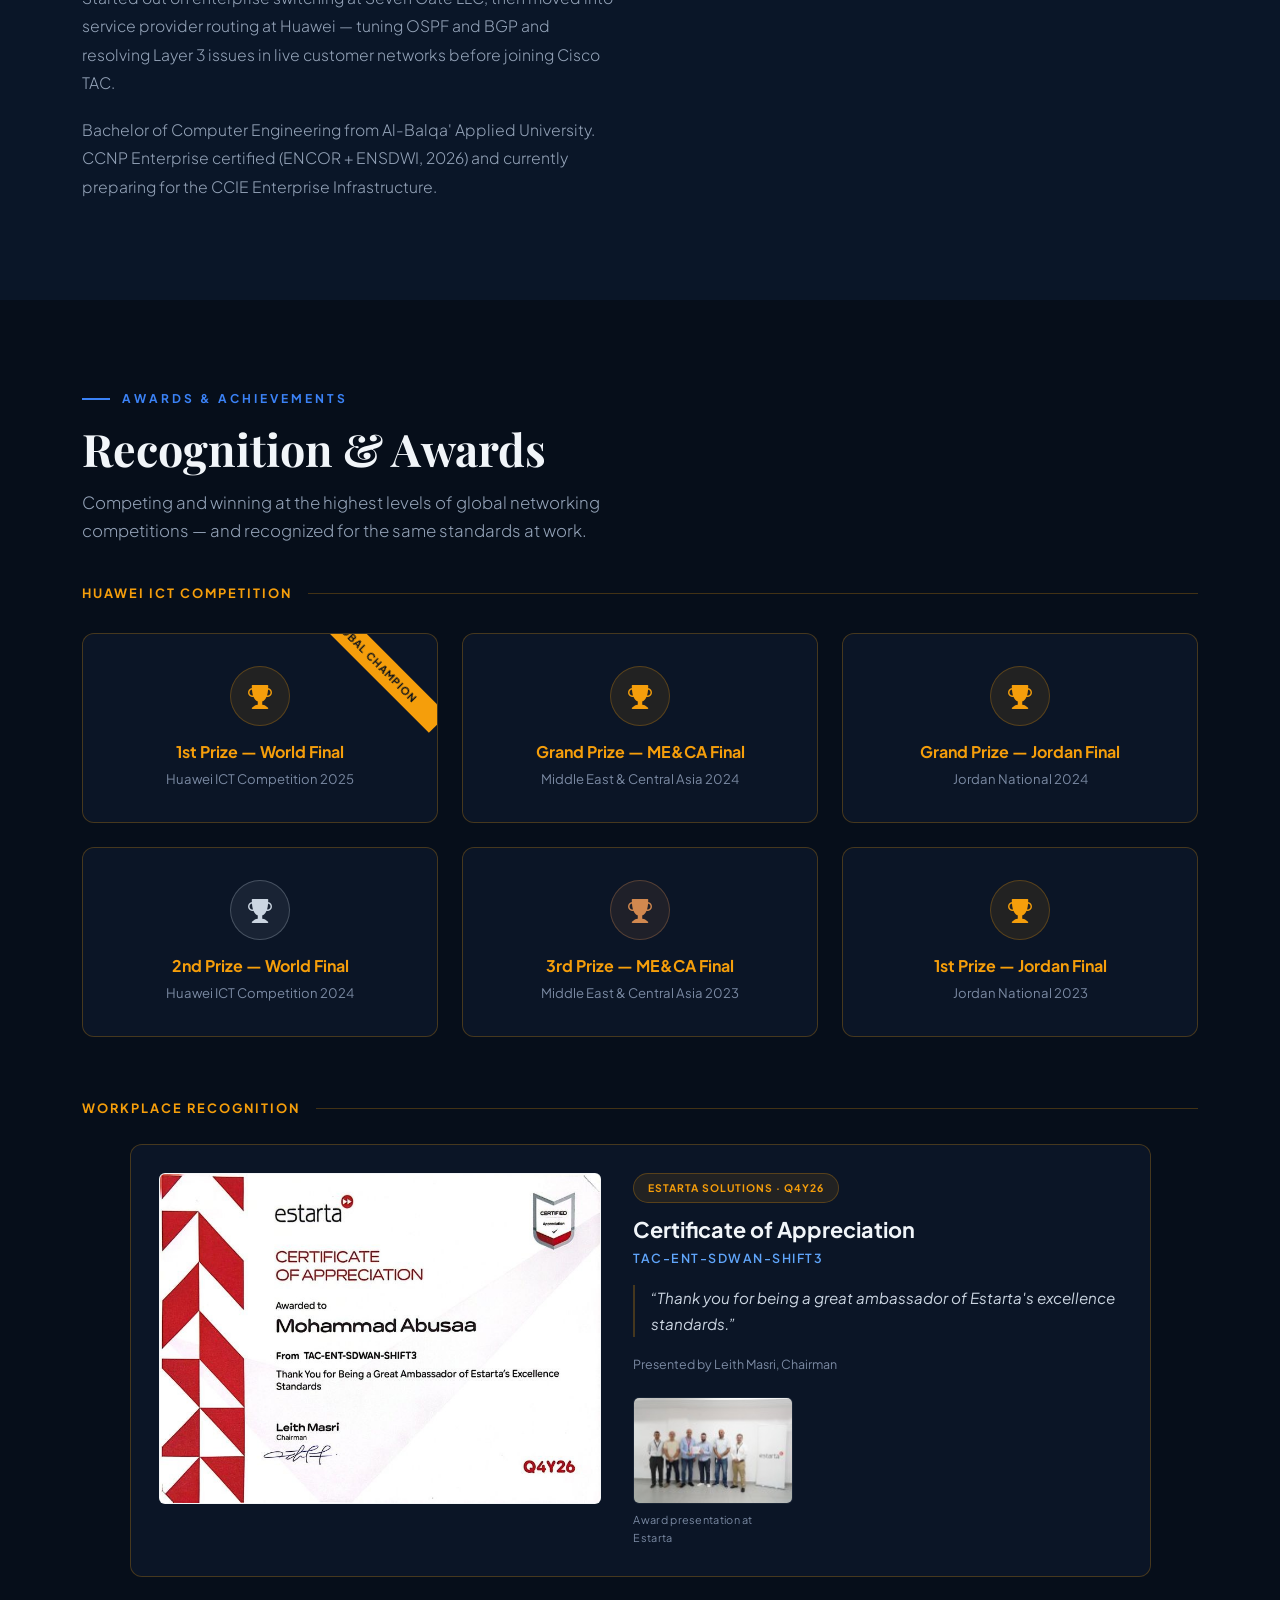
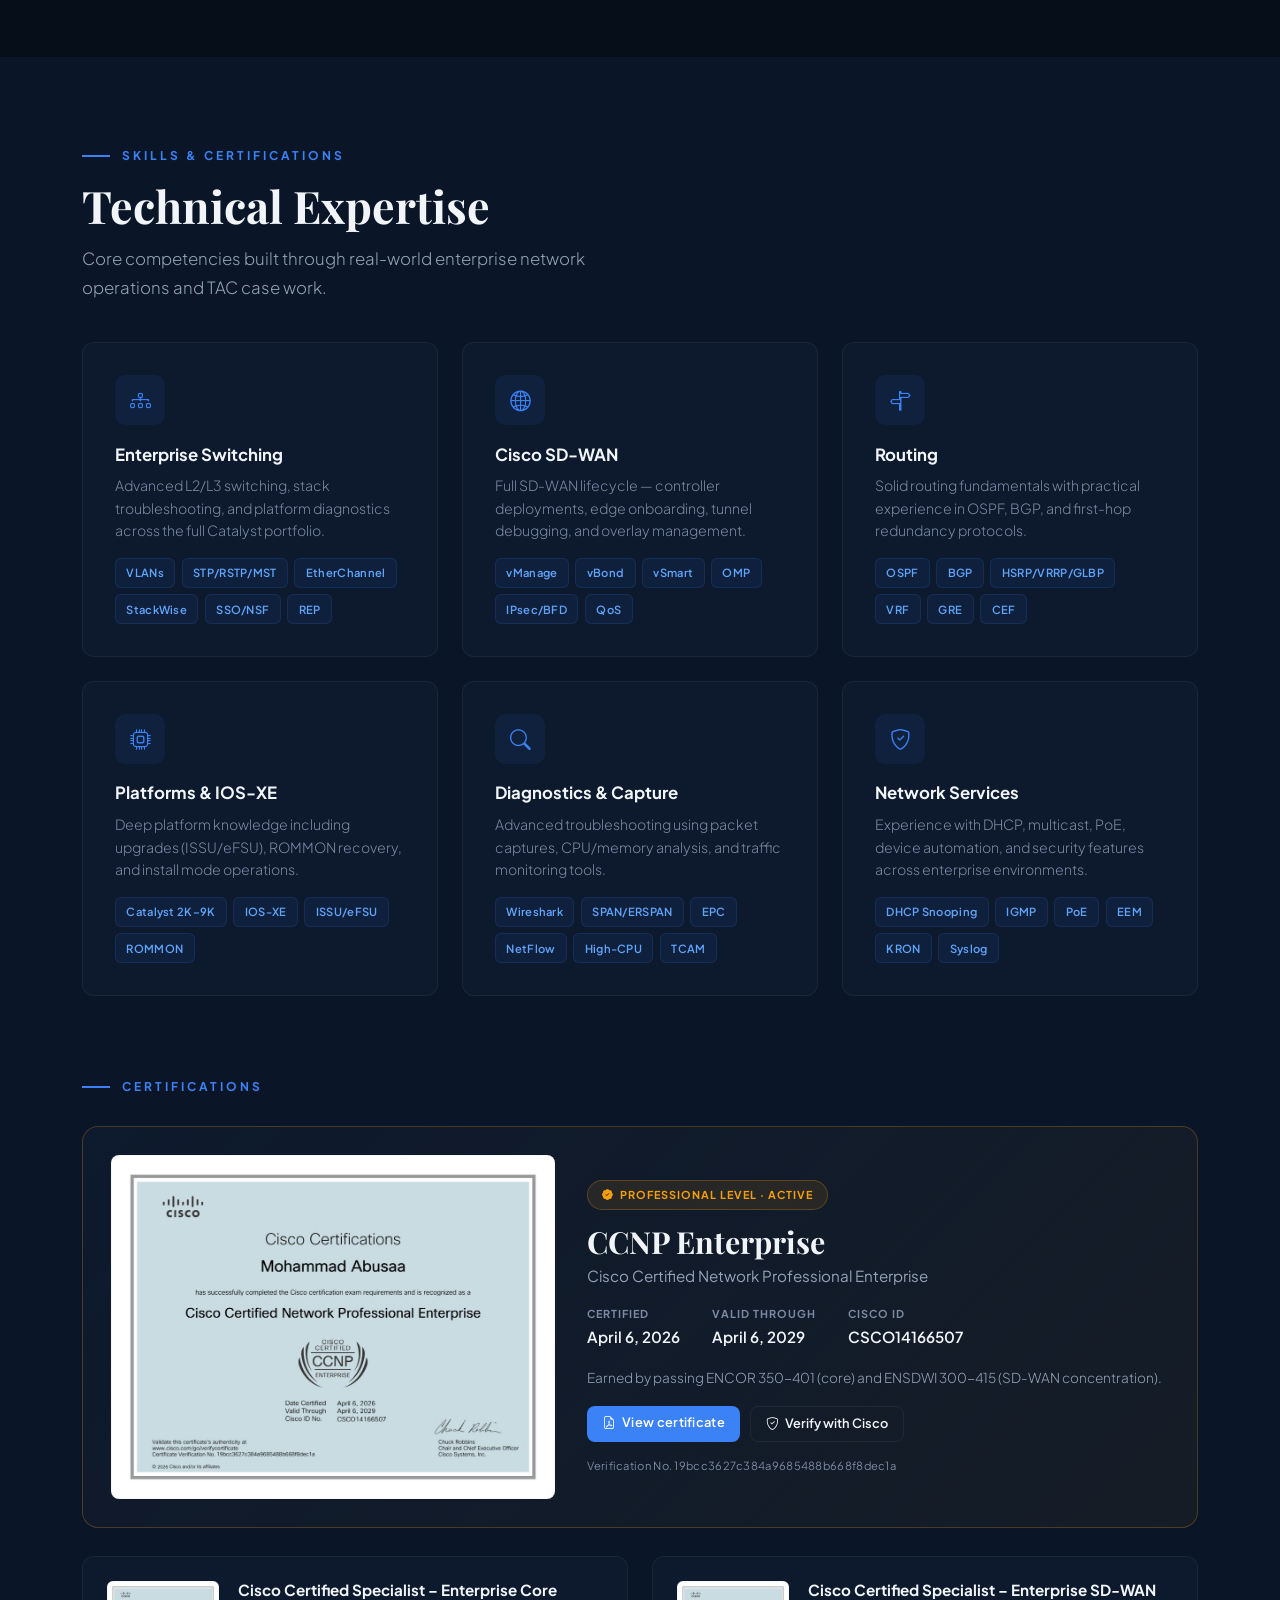
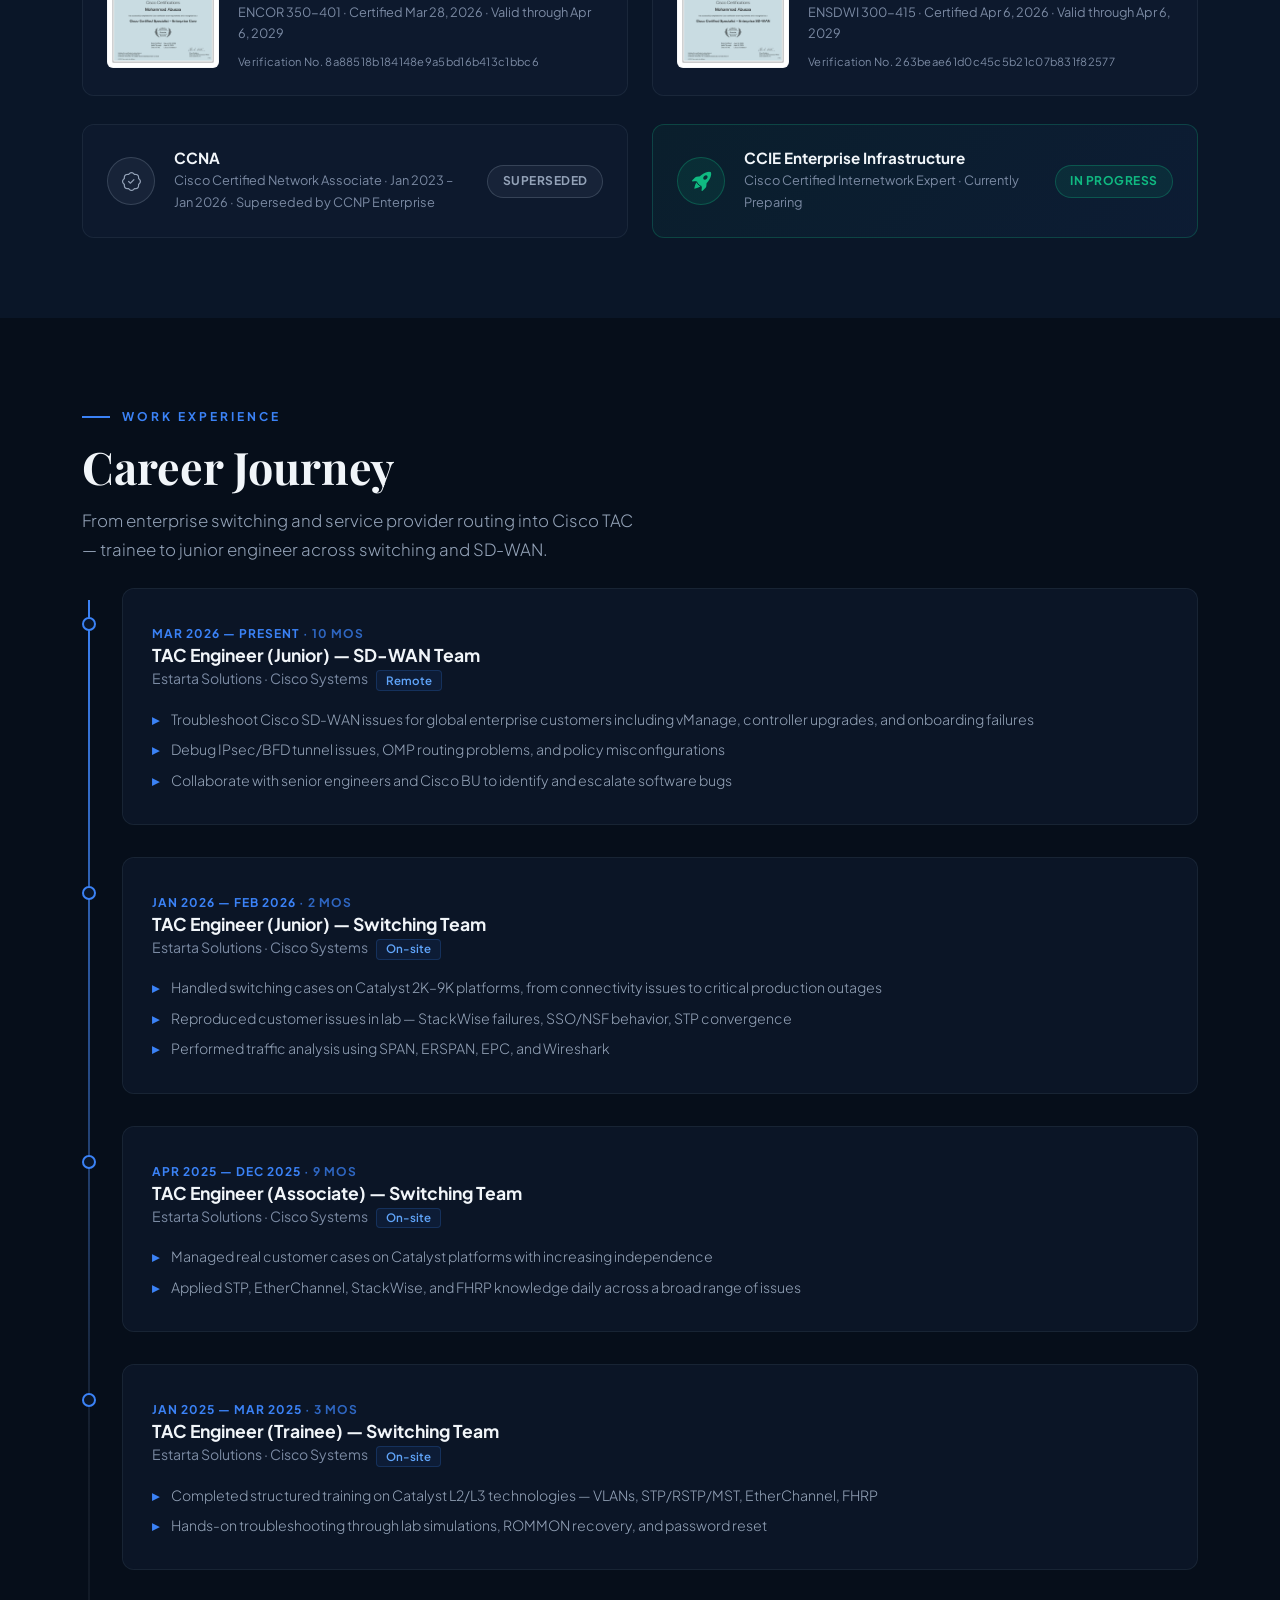
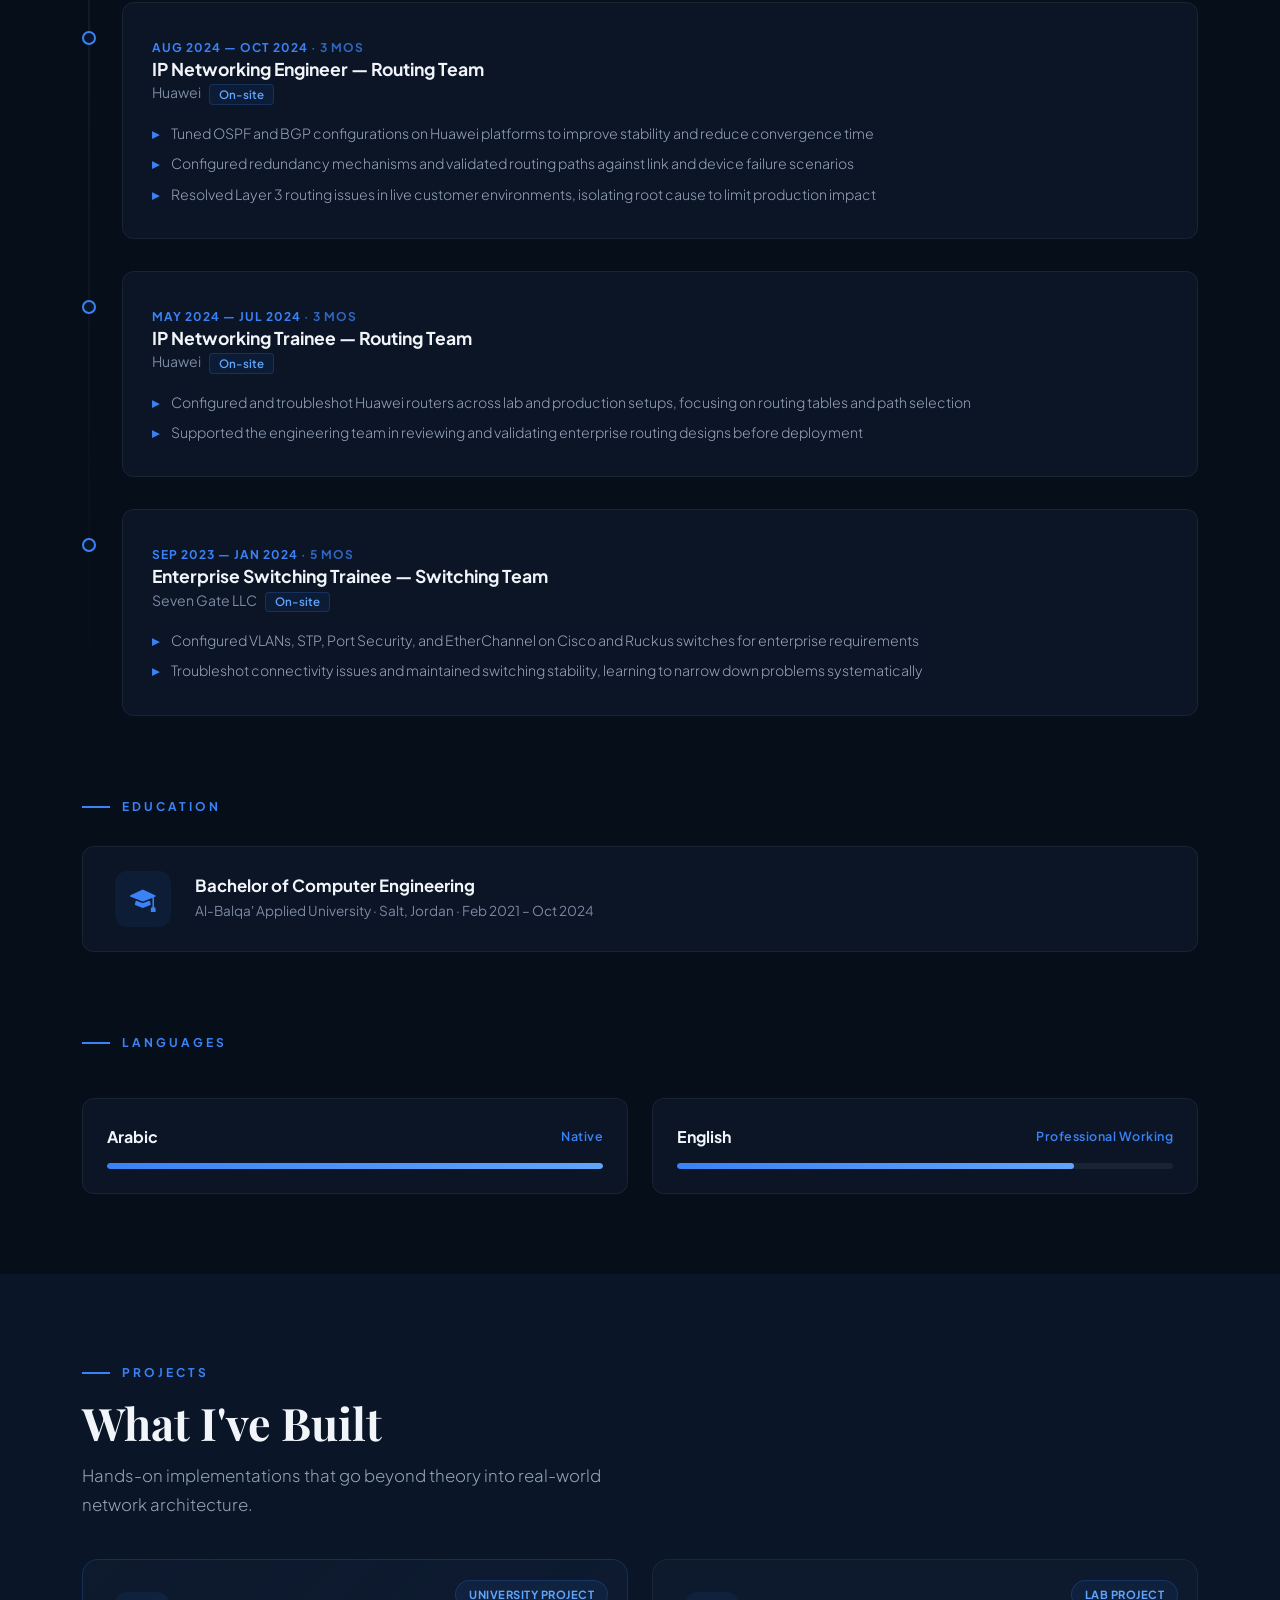
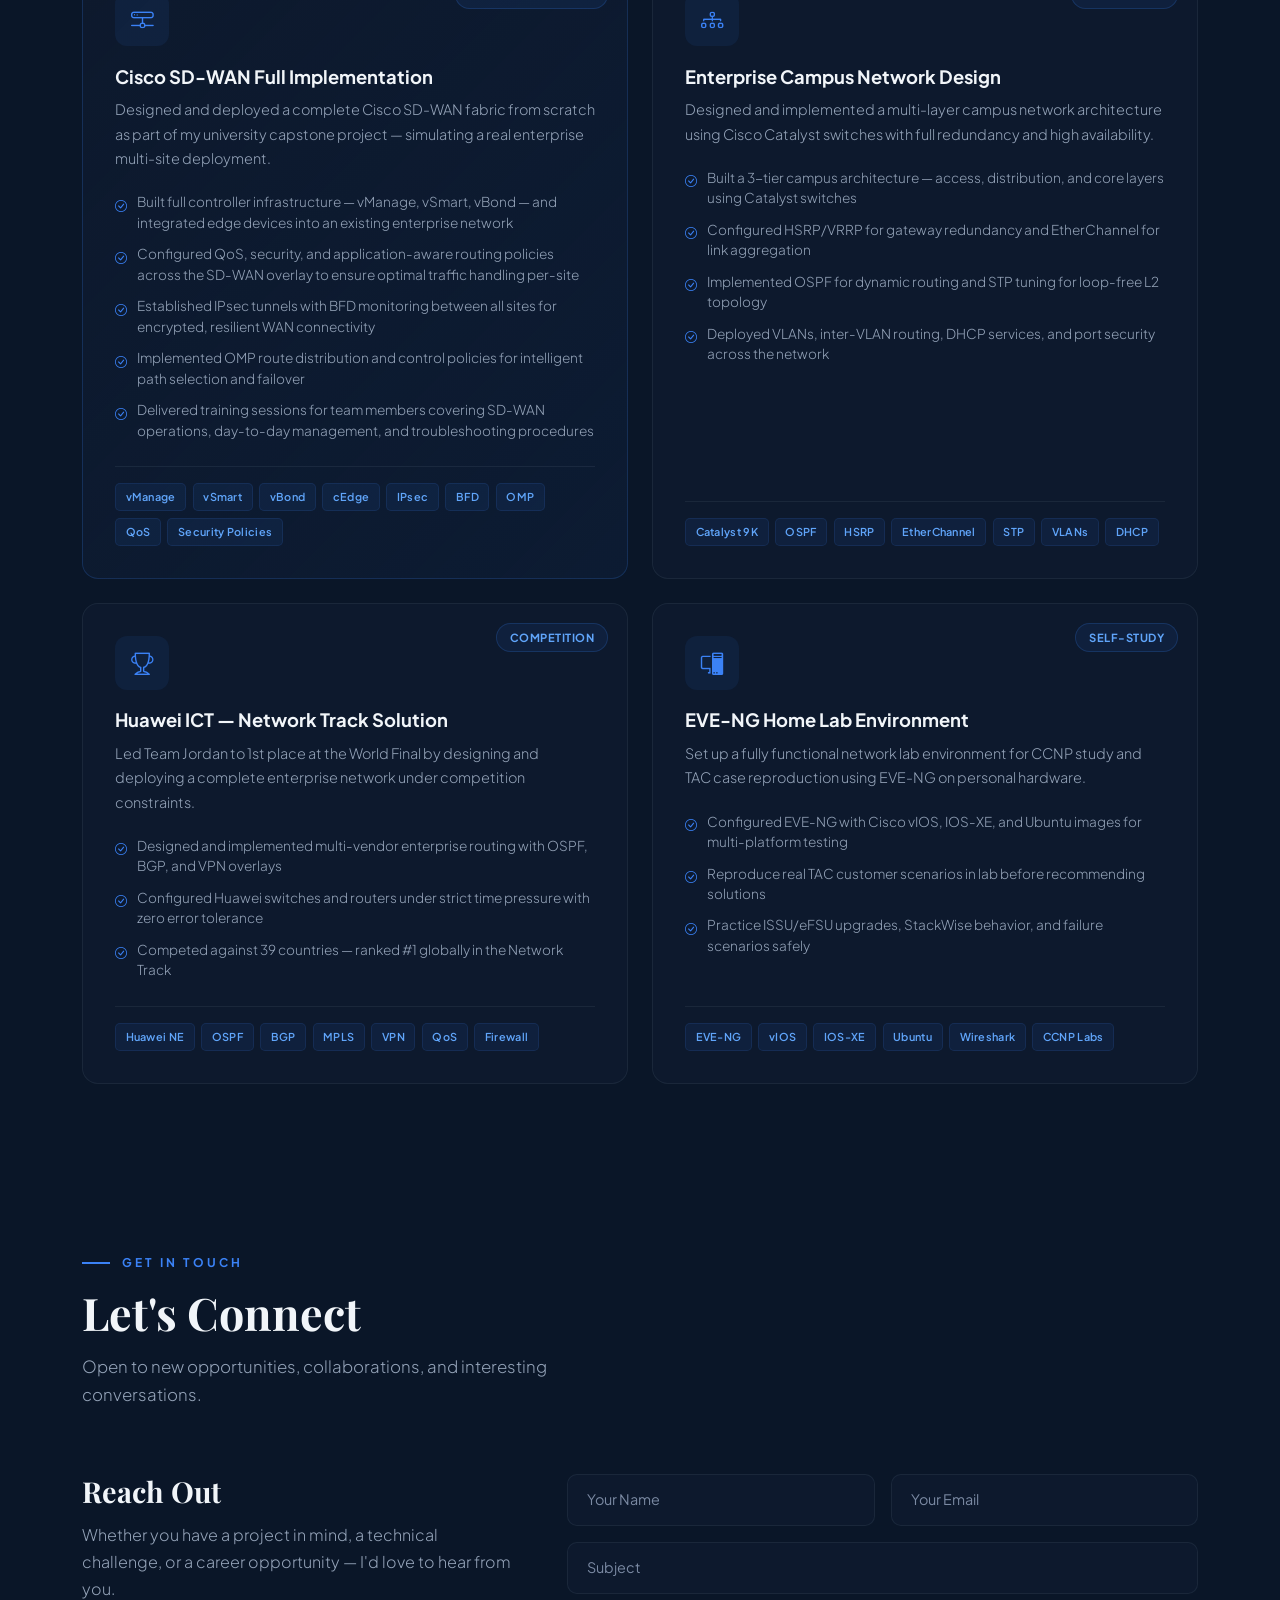
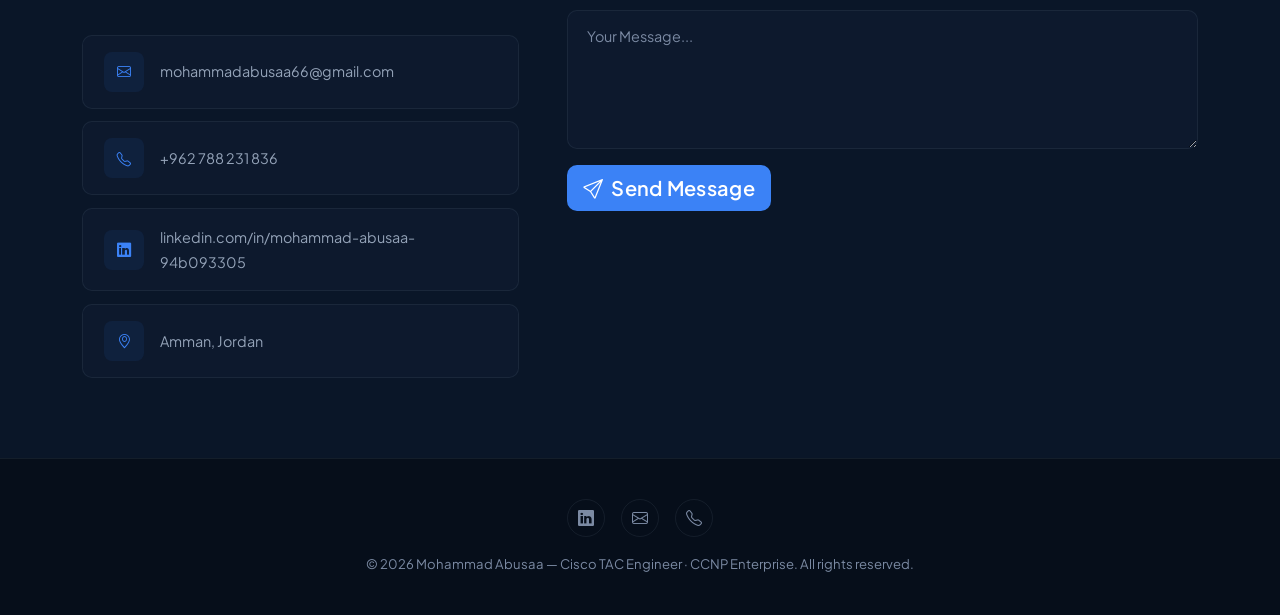
==== commit d9e121d0: "CCNA: expired 2026-01-12, not renewed — show as superseded by CCNP Cisco's certification tracker lis" ====
--- a/index.html
+++ b/index.html
@@ -54,7 +54,7 @@
       { "@type": "EducationalOccupationalCredential", "name": "Cisco Certified Network Professional Enterprise", "credentialCategory": "certification", "recognizedBy": { "@type": "Organization", "name": "Cisco" }, "dateCreated": "2026-04-06", "expires": "2029-04-06" },
       { "@type": "EducationalOccupationalCredential", "name": "Cisco Certified Specialist – Enterprise Core", "credentialCategory": "certification", "recognizedBy": { "@type": "Organization", "name": "Cisco" }, "dateCreated": "2026-03-28", "expires": "2029-04-06" },
       { "@type": "EducationalOccupationalCredential", "name": "Cisco Certified Specialist – Enterprise SD-WAN", "credentialCategory": "certification", "recognizedBy": { "@type": "Organization", "name": "Cisco" }, "dateCreated": "2026-04-06", "expires": "2029-04-06" },
-      { "@type": "EducationalOccupationalCredential", "name": "Cisco Certified Network Associate", "credentialCategory": "certification", "recognizedBy": { "@type": "Organization", "name": "Cisco" }, "dateCreated": "2023-01" }
+      { "@type": "EducationalOccupationalCredential", "name": "Cisco Certified Network Associate", "credentialCategory": "certification", "recognizedBy": { "@type": "Organization", "name": "Cisco" }, "dateCreated": "2023-01-12", "expires": "2026-01-12" }
     ],
     "award": [
       "1st Prize — Huawei ICT Competition World Final 2025",
@@ -478,12 +478,13 @@
 
         <div class="row g-4 mt-1">
           <div class="col-lg-6">
-            <div class="cert-card">
-              <div class="cert-icon"><i class="bi bi-patch-check-fill" aria-hidden="true"></i></div>
+            <div class="cert-card cert-card-past">
+              <div class="cert-icon cert-icon-past"><i class="bi bi-patch-check" aria-hidden="true"></i></div>
               <div>
                 <h4>CCNA</h4>
-                <p>Cisco Certified Network Associate · Issued Jan 2023 · Renewed through CCNP Enterprise, valid through Apr 2029</p>
-              </div>
+                <p>Cisco Certified Network Associate · Jan 2023 – Jan 2026 · Superseded by CCNP Enterprise</p>
+              </div>
+              <span class="cert-status-badge cert-status-past">Superseded</span>
             </div>
           </div>
           <div class="col-lg-6">
--- a/css/style.css
+++ b/css/style.css
@@ -873,6 +873,22 @@
   50% { box-shadow: 0 0 12px 2px rgba(16, 185, 129, 0.15); }
 }
 
+/* Past certification (expired, superseded by a higher level) */
+.cert-card-past:hover { border-color: rgba(148, 163, 184, 0.35); }
+
+.cert-icon-past {
+  background: rgba(148, 163, 184, 0.08);
+  border-color: rgba(148, 163, 184, 0.25);
+  color: var(--text-300);
+}
+
+.cert-status-past {
+  background: rgba(148, 163, 184, 0.08);
+  border-color: rgba(148, 163, 184, 0.25);
+  color: var(--text-300);
+  animation: none;
+}
+
 /* Featured certification — CCNP Enterprise */
 .cert-featured {
   display: flex;
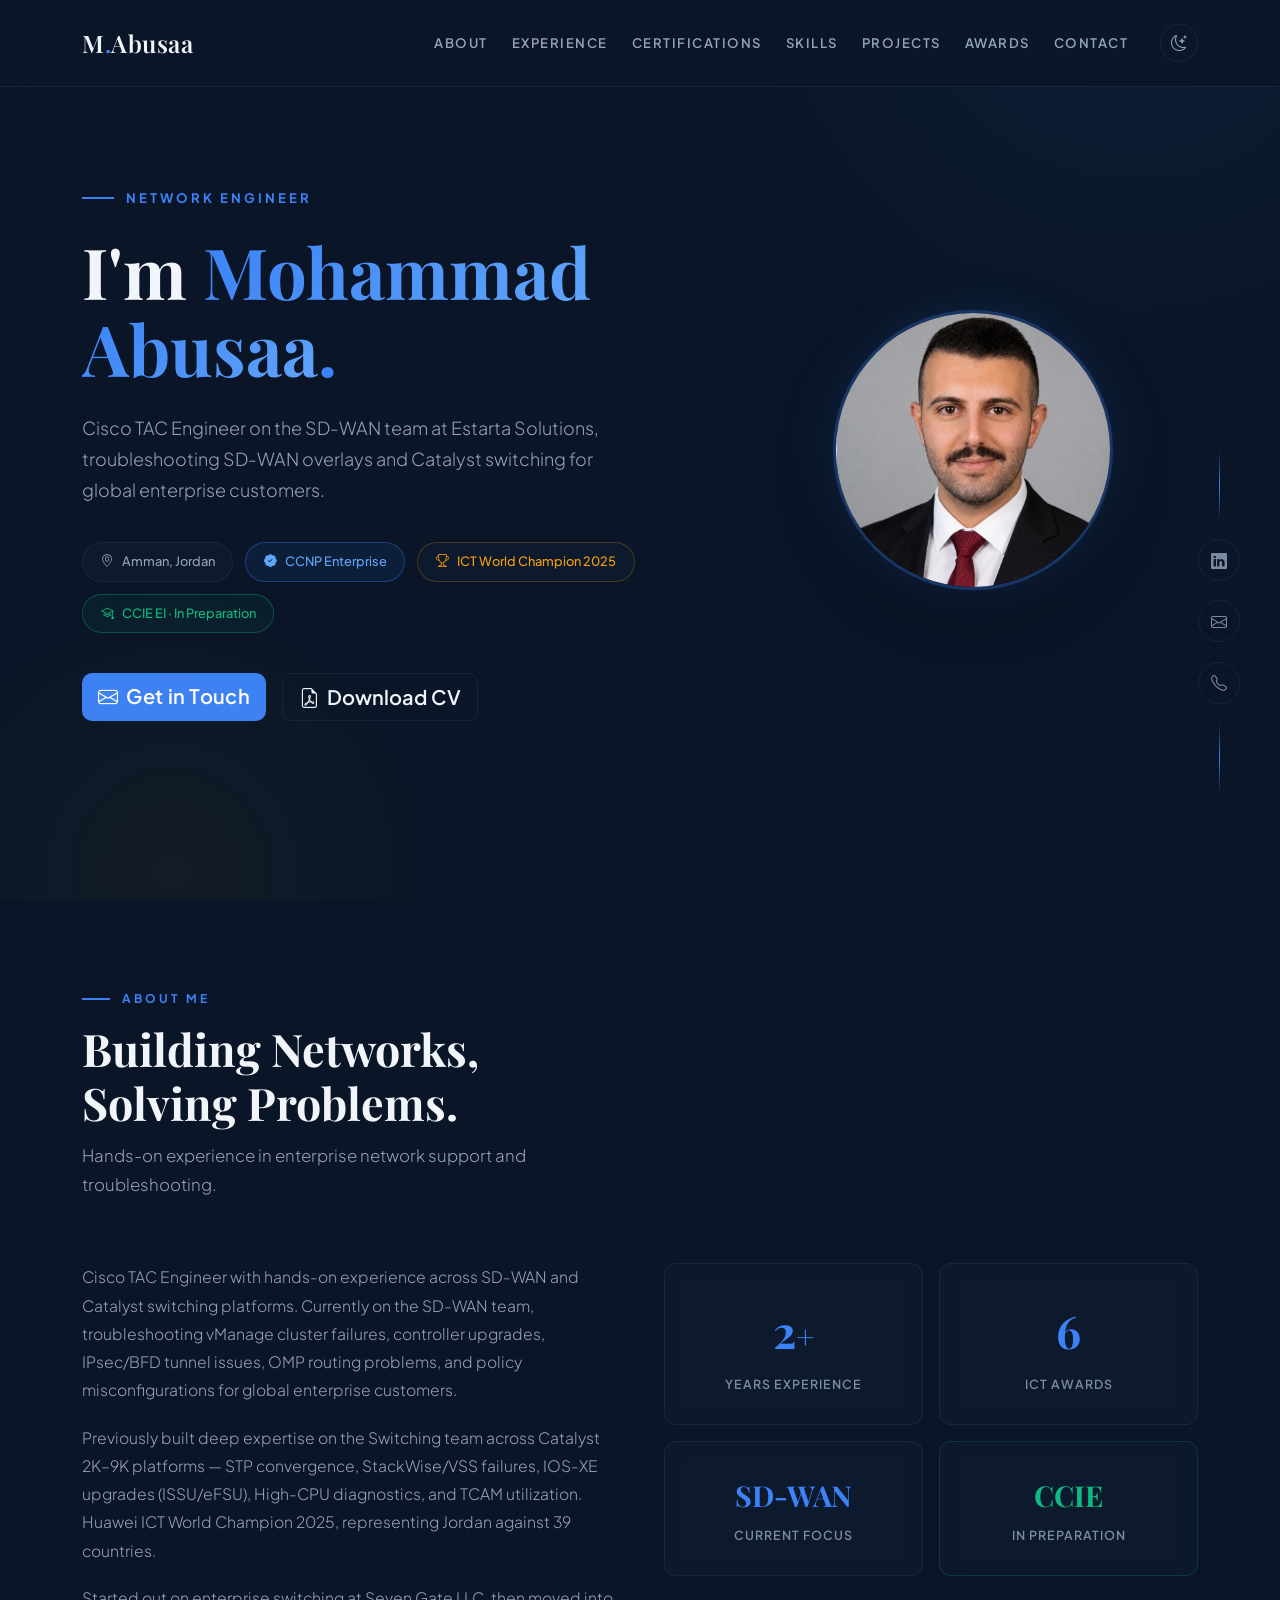
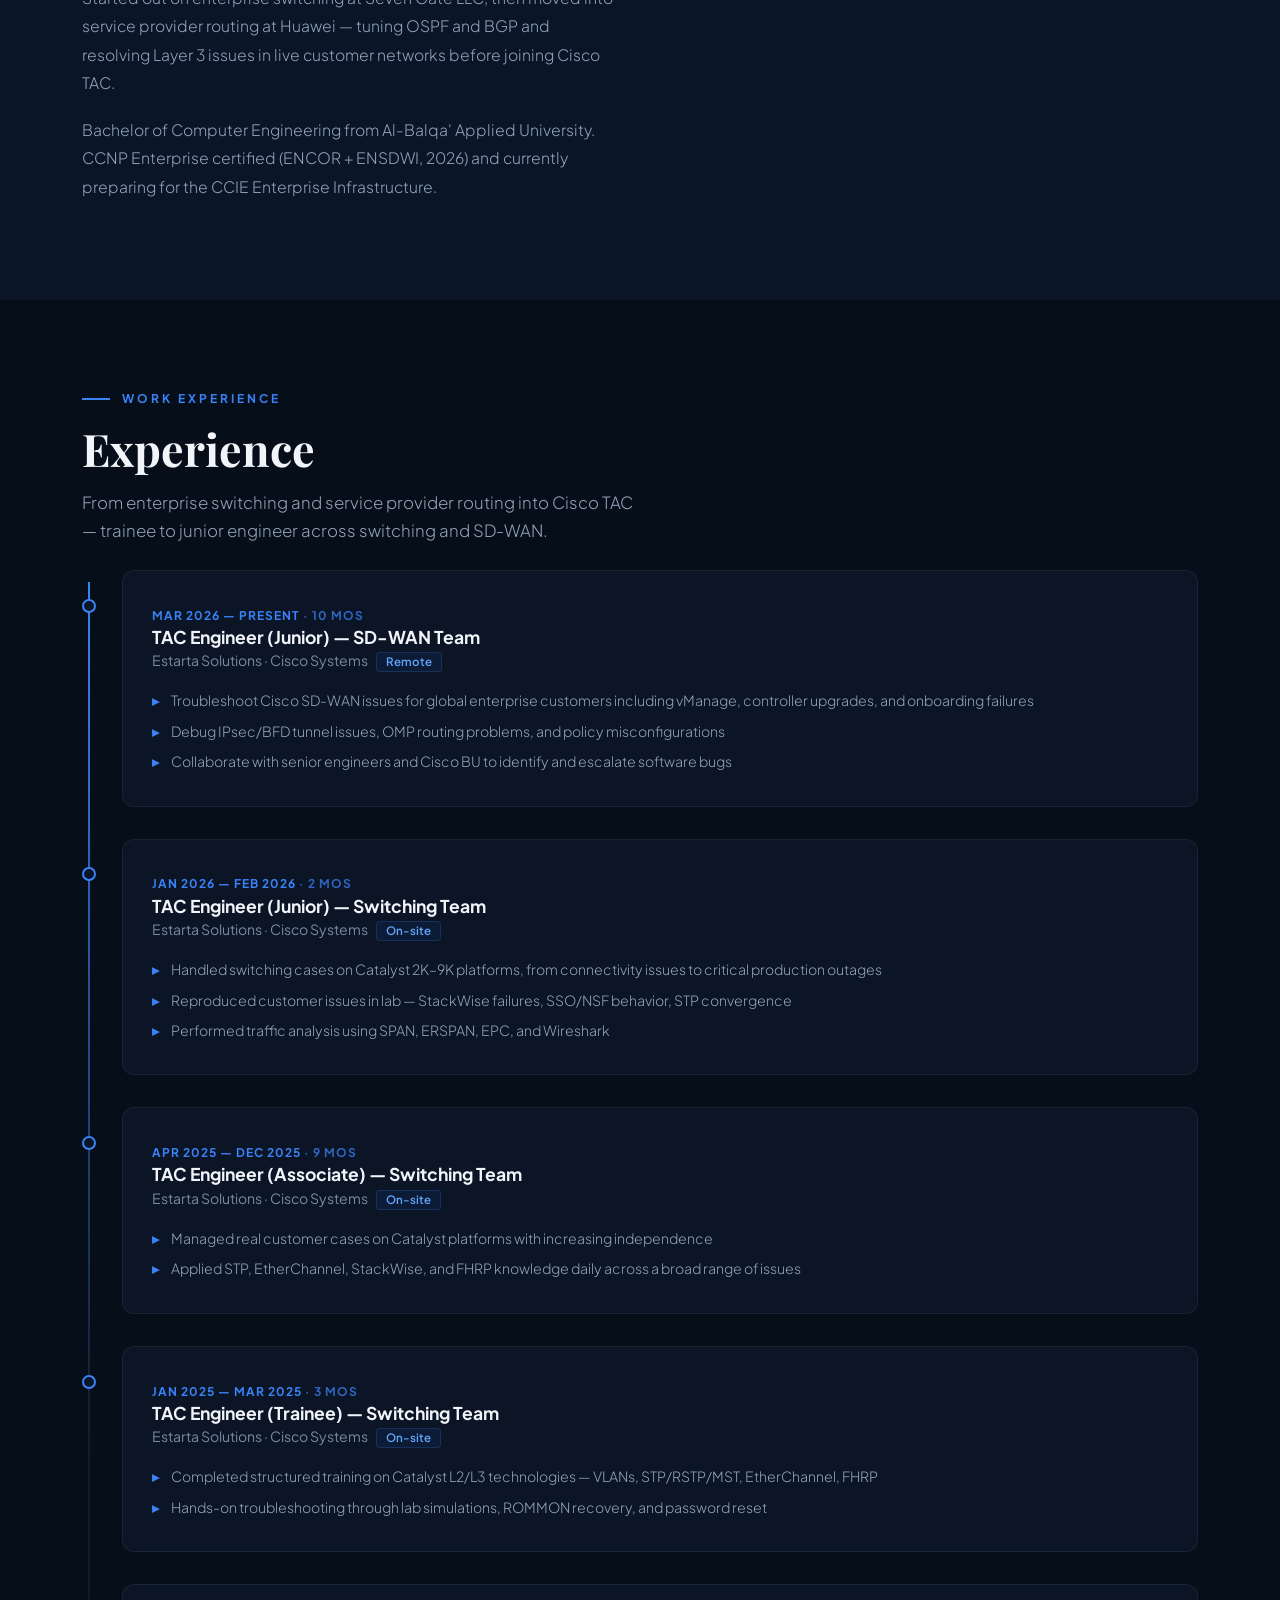
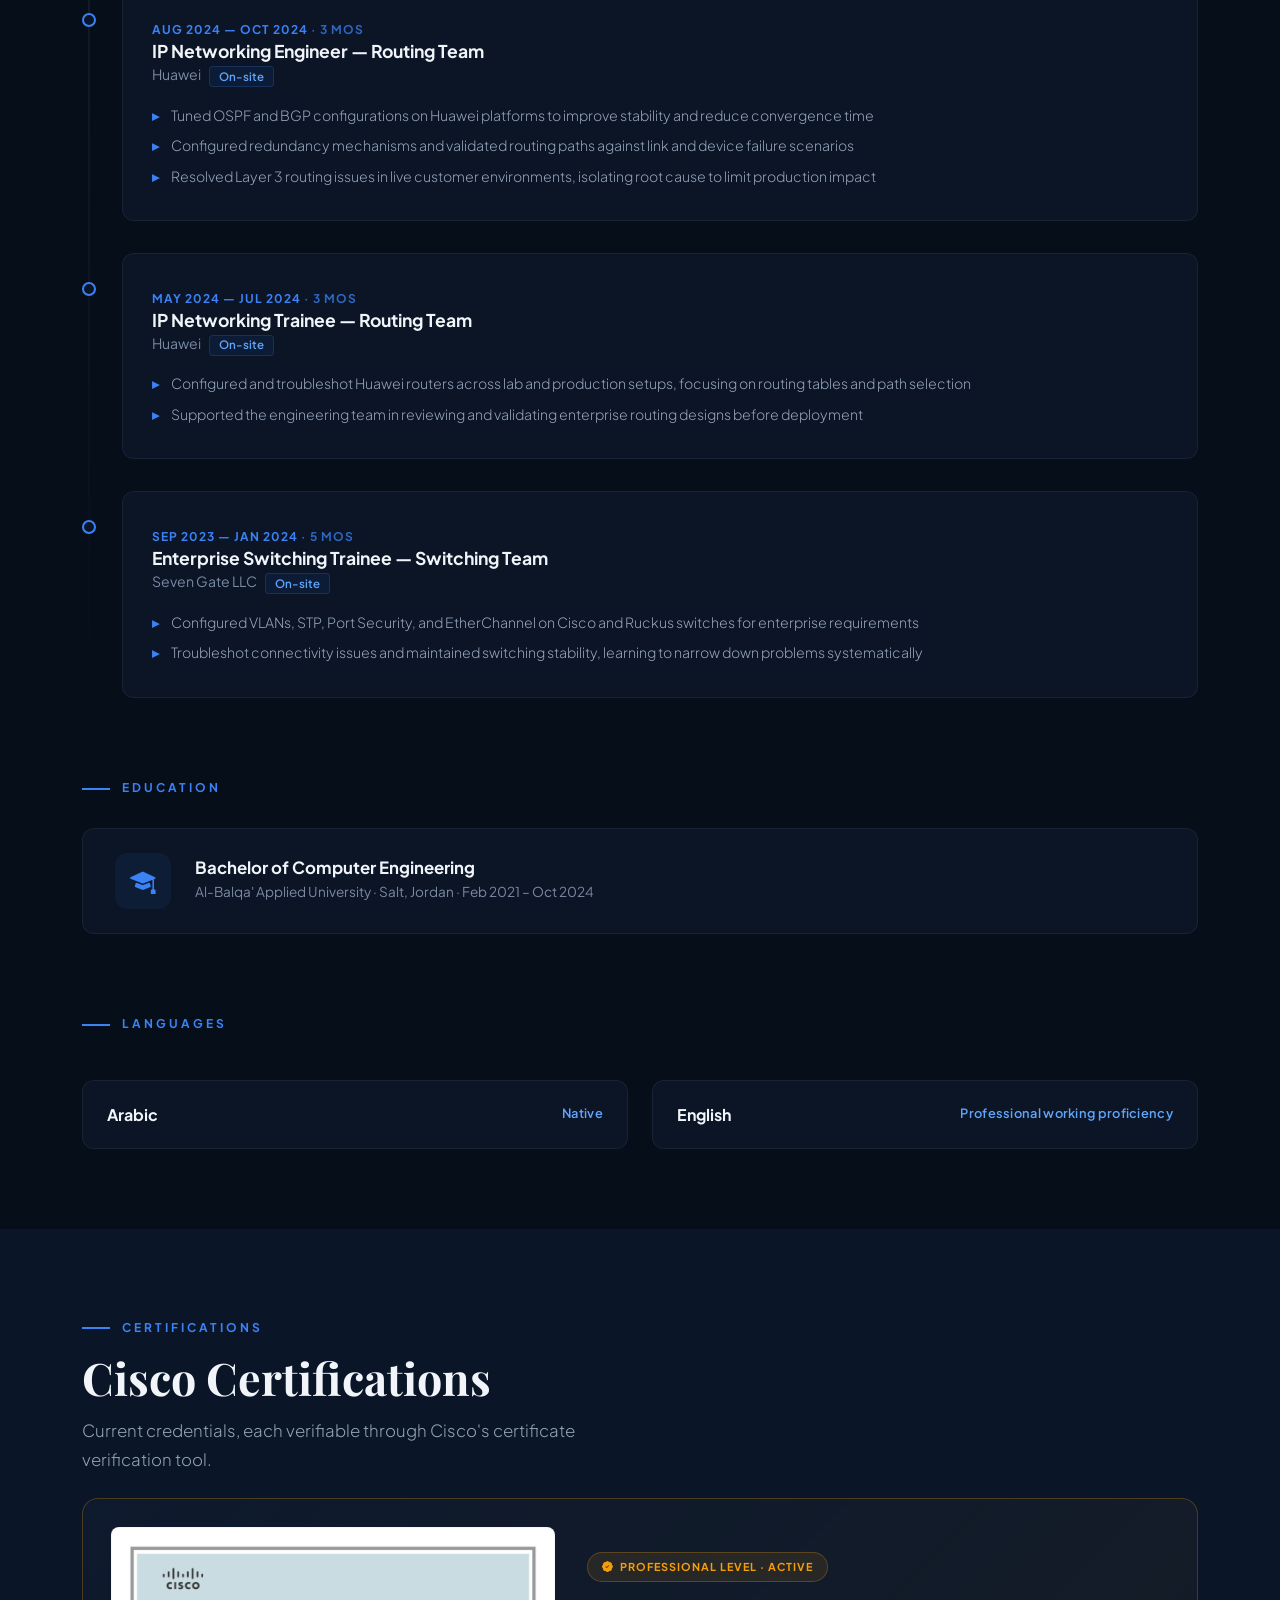
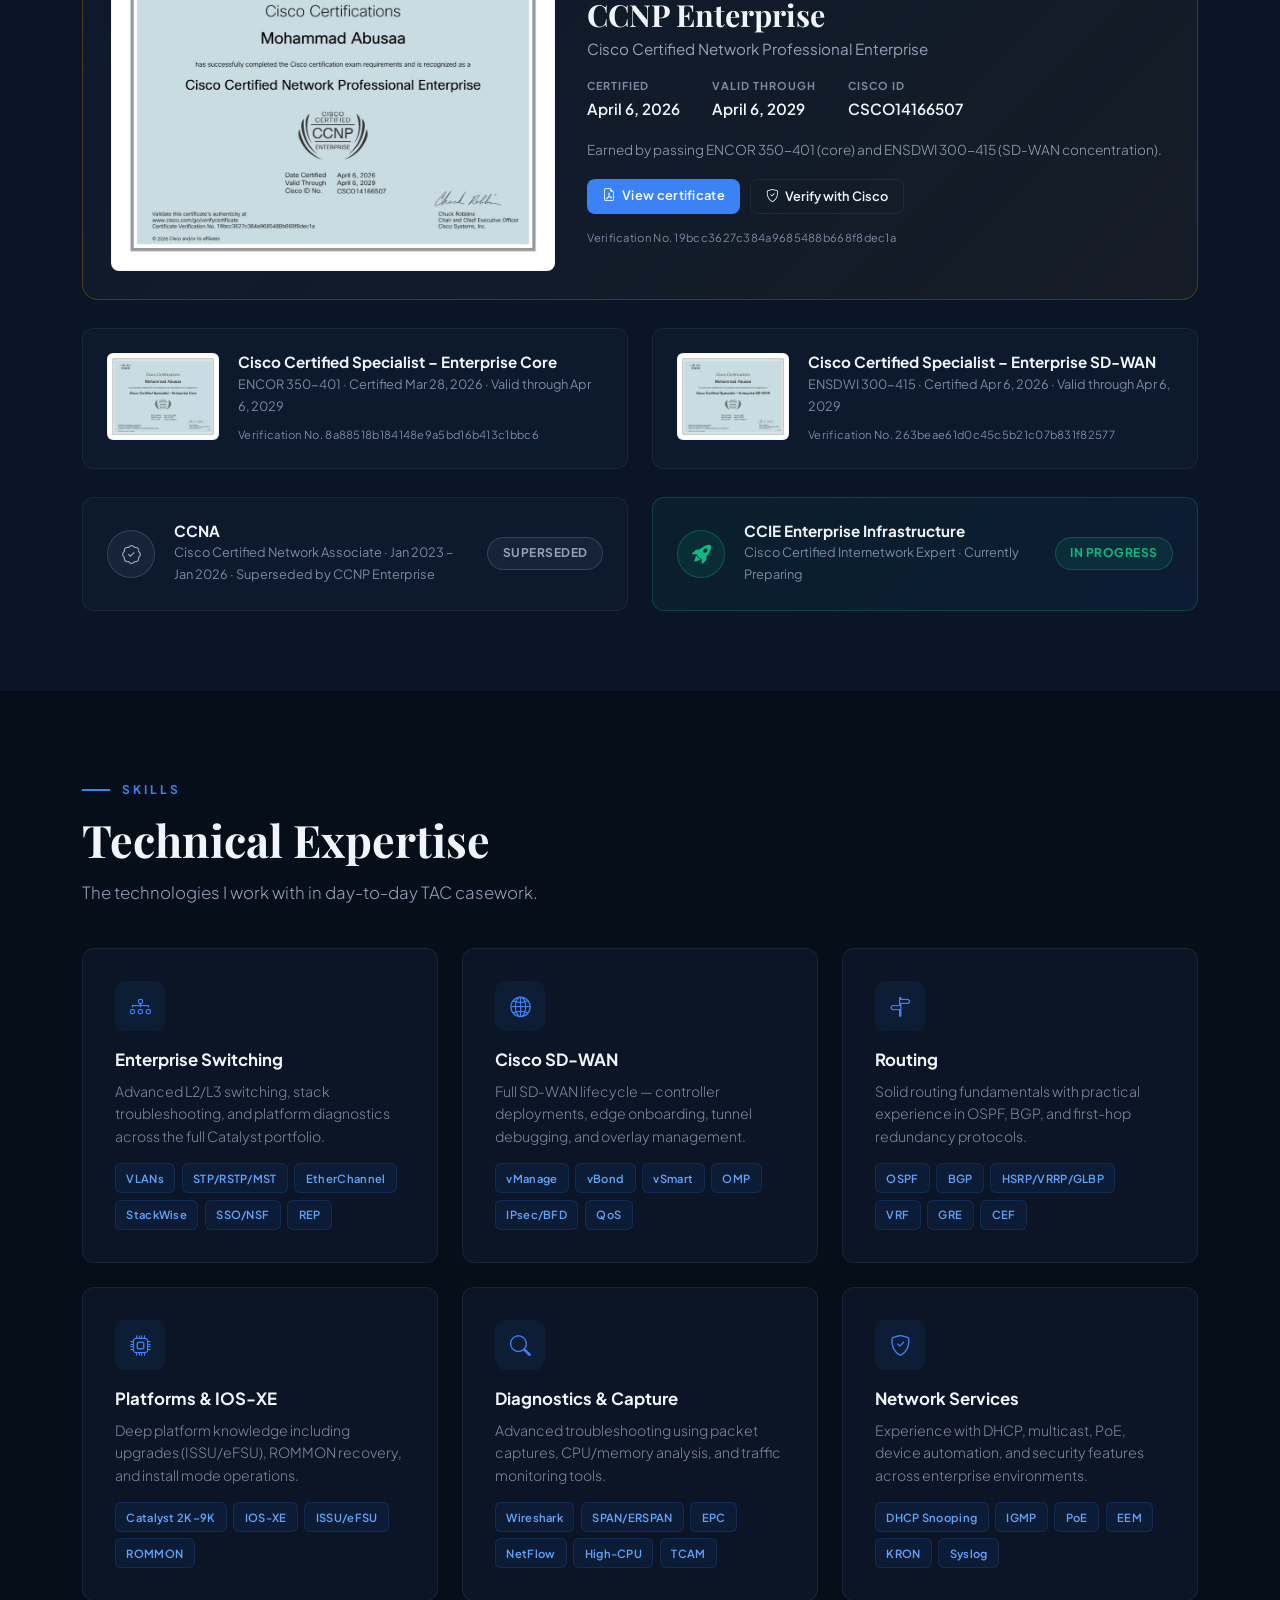
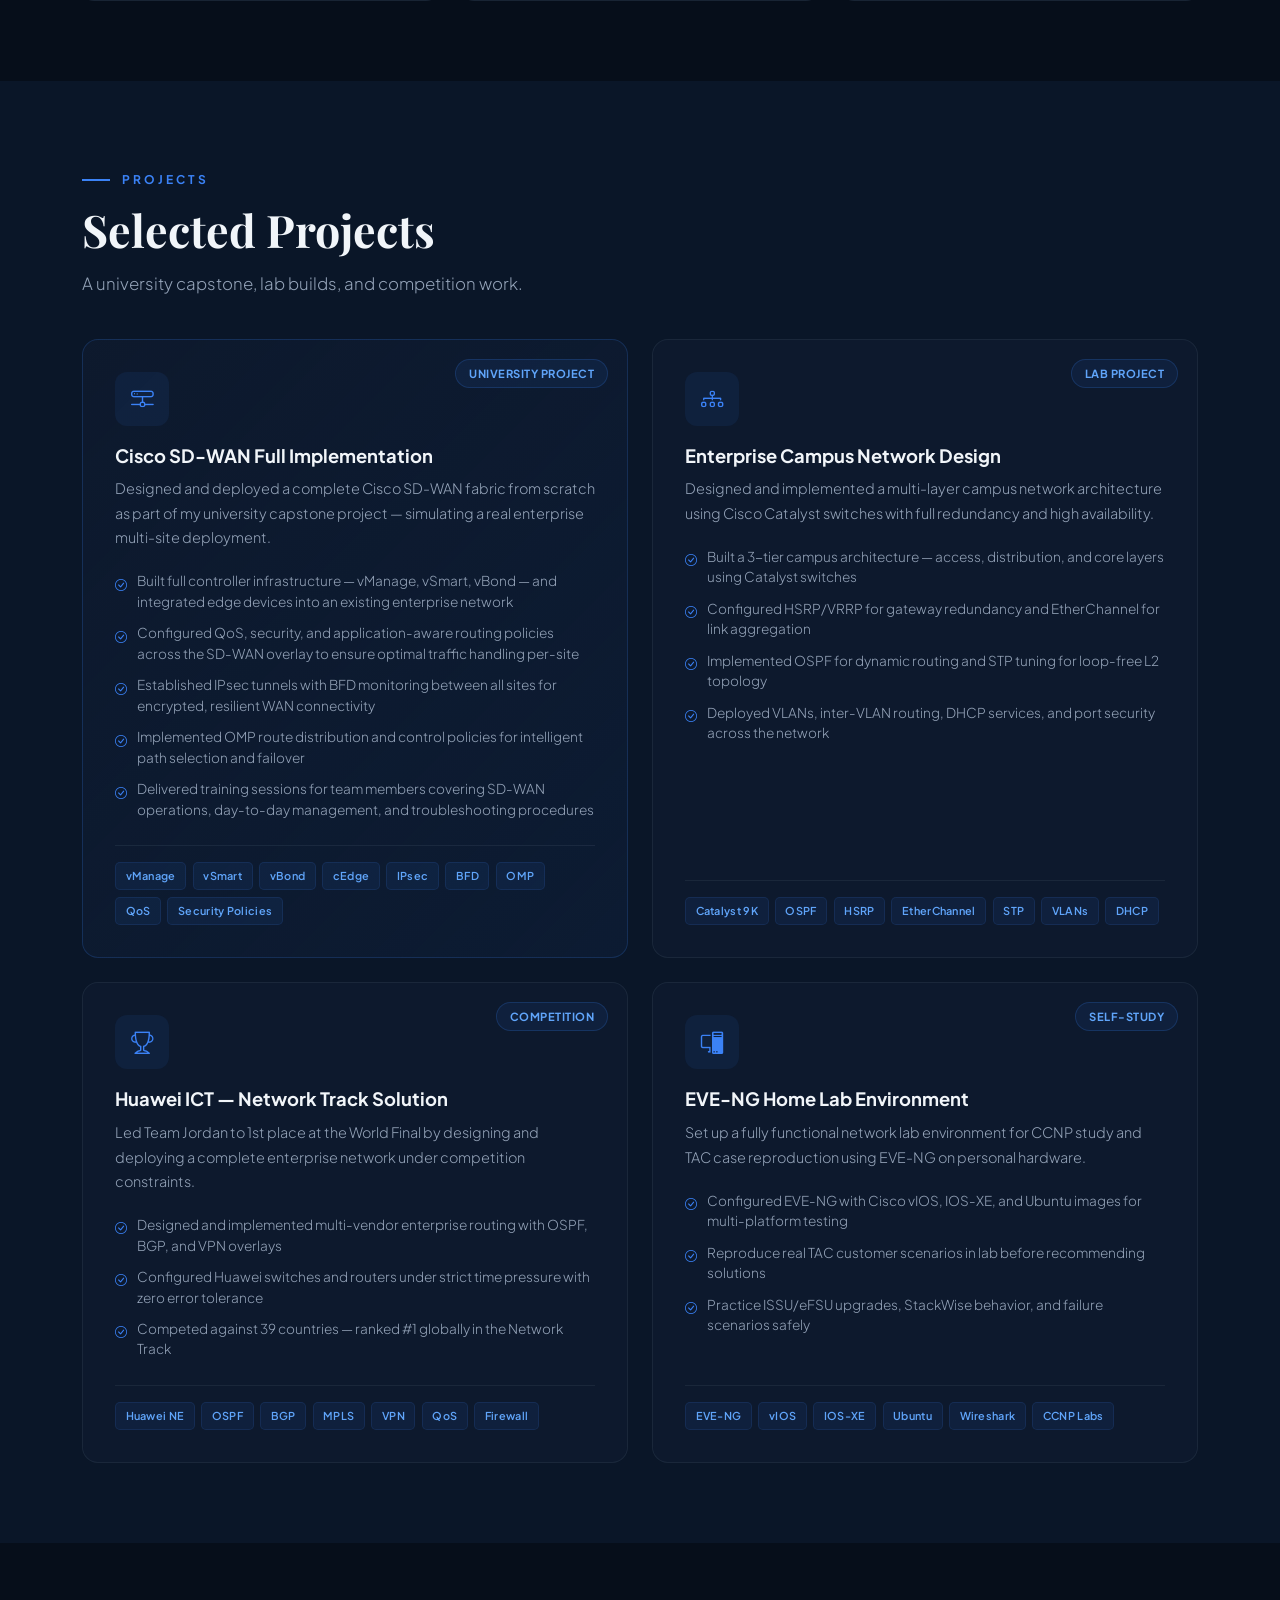
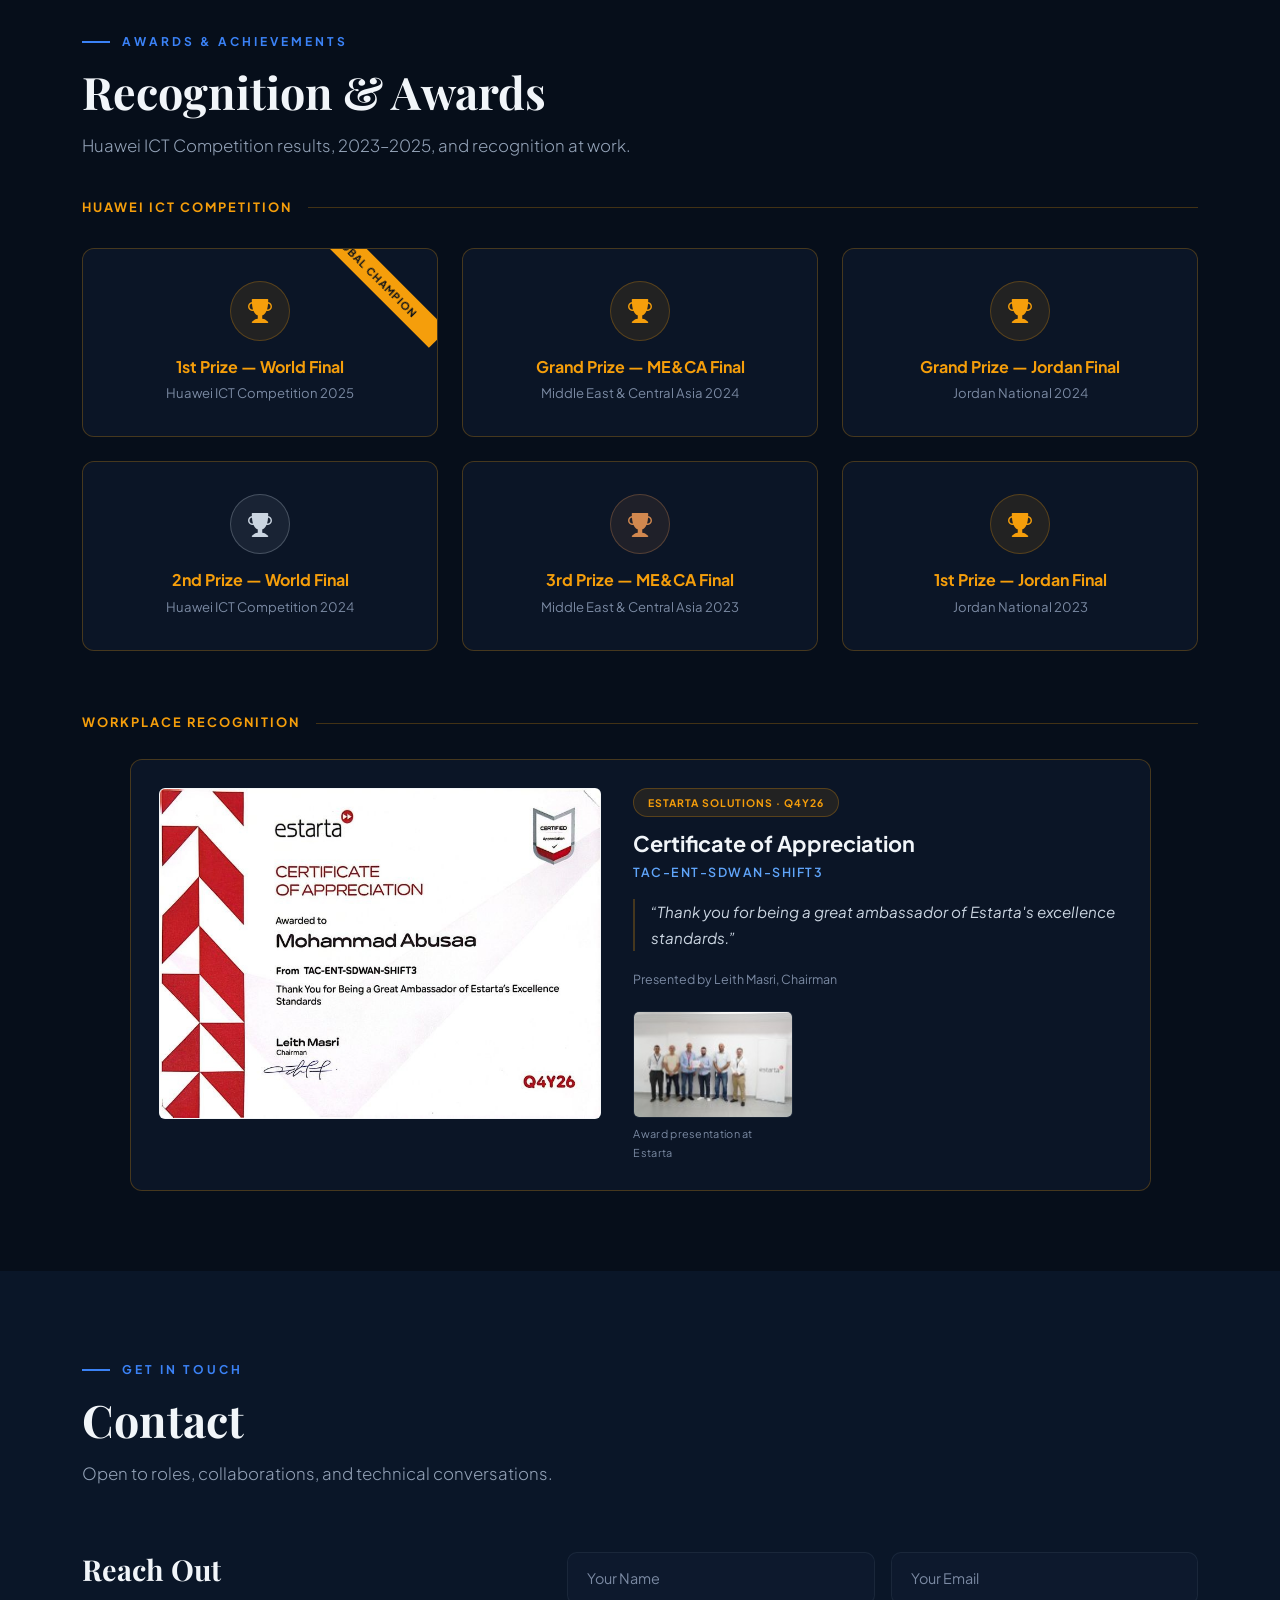
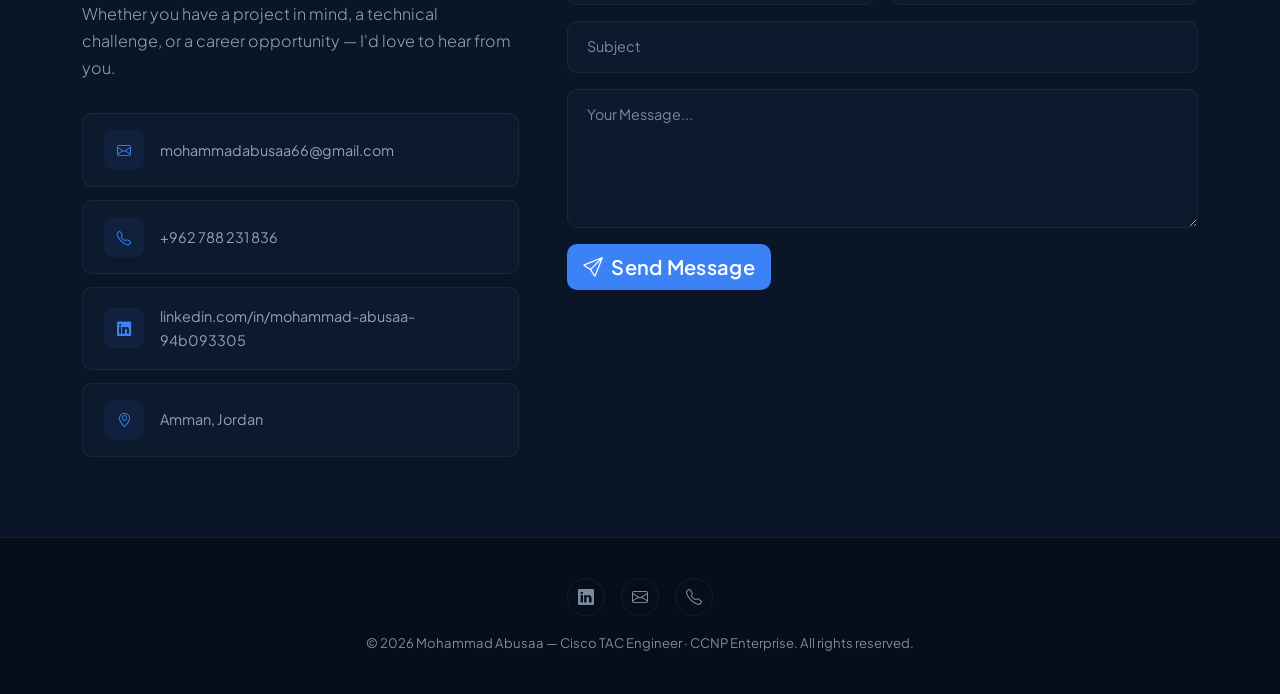
==== commit 9f8b5b4f: "restraint pass: drop portfolio gimmicks, reorder sections, a11y + print Removed - typing animation i" ====
--- a/index.html
+++ b/index.html
@@ -82,20 +82,12 @@
 </head>
 <body>
 
-  <!-- ═══════════════════════════════════════════ -->
-  <!-- PRELOADER                                   -->
-  <!-- ═══════════════════════════════════════════ -->
-  <div class="preloader" id="preloader">
-    <div class="preloader-inner">
-      <div class="preloader-logo">M<span>.</span>A</div>
-      <div class="preloader-bar"><div class="preloader-progress"></div></div>
-    </div>
-  </div>
+  <a class="skip-link" href="#main">Skip to content</a>
 
   <!-- ═══════════════════════════════════════════ -->
   <!-- NAVBAR                                      -->
   <!-- ═══════════════════════════════════════════ -->
-  <nav class="navbar navbar-expand-lg fixed-top" id="mainNav">
+  <nav class="navbar navbar-expand-lg fixed-top" id="mainNav" aria-label="Main">
     <div class="container">
       <a class="navbar-brand" href="#">M<span class="text-accent">.</span>Abusaa</a>
       <button class="navbar-toggler" type="button" data-bs-toggle="collapse" data-bs-target="#navMenu"
@@ -103,12 +95,13 @@
         <span class="navbar-toggler-icon"></span>
       </button>
       <div class="collapse navbar-collapse justify-content-end" id="navMenu">
-        <ul class="navbar-nav gap-lg-4">
+        <ul class="navbar-nav gap-lg-3 gap-xl-4 align-items-lg-center">
           <li class="nav-item"><a class="nav-link" href="#about">About</a></li>
+          <li class="nav-item"><a class="nav-link" href="#experience">Experience</a></li>
+          <li class="nav-item"><a class="nav-link" href="#certifications">Certifications</a></li>
+          <li class="nav-item"><a class="nav-link" href="#skills">Skills</a></li>
+          <li class="nav-item"><a class="nav-link" href="#projects">Projects</a></li>
           <li class="nav-item"><a class="nav-link" href="#awards">Awards</a></li>
-          <li class="nav-item"><a class="nav-link" href="#skills">Skills</a></li>
-          <li class="nav-item"><a class="nav-link" href="#experience">Experience</a></li>
-          <li class="nav-item"><a class="nav-link" href="#projects">Projects</a></li>
           <li class="nav-item"><a class="nav-link" href="#contact">Contact</a></li>
           <li class="nav-item ms-lg-2">
             <button class="theme-toggle" id="themeToggle" type="button" title="Toggle theme" aria-label="Toggle light and dark theme" aria-pressed="false">
@@ -119,6 +112,8 @@
       </div>
     </div>
   </nav>
+
+  <main id="main">
 
   <!-- ═══════════════════════════════════════════ -->
   <!-- HERO                                        -->
@@ -135,32 +130,28 @@
             <span class="text-gradient">Abusaa</span><span class="text-accent">.</span>
           </h1>
           <p class="hero-subtitle hero-anim hero-anim-3">
-            Cisco TAC Engineer specializing in
-            <span class="typed-text" id="typedText"></span><span class="typed-cursor">|</span>
+            Cisco TAC Engineer on the SD-WAN team at Estarta Solutions, troubleshooting SD-WAN overlays and Catalyst switching for global enterprise customers.
           </p>
           <div class="hero-badges hero-anim hero-anim-4">
             <span class="badge-custom">
-              <i class="bi bi-geo-alt"></i> Amman, Jordan
+              <i class="bi bi-geo-alt" aria-hidden="true"></i> Amman, Jordan
             </span>
             <span class="badge-custom badge-blue">
-              <i class="bi bi-patch-check-fill"></i> CCNP Enterprise
+              <i class="bi bi-patch-check-fill" aria-hidden="true"></i> CCNP Enterprise
             </span>
             <span class="badge-custom badge-gold">
-              <i class="bi bi-trophy"></i> ICT World Champion 2025
+              <i class="bi bi-trophy" aria-hidden="true"></i> ICT World Champion 2025
             </span>
             <span class="badge-custom badge-ccie">
-              <i class="bi bi-mortarboard"></i> CCIE Candidate
+              <i class="bi bi-mortarboard" aria-hidden="true"></i> CCIE EI · In Preparation
             </span>
           </div>
           <div class="hero-cta hero-anim hero-anim-5">
             <a href="#contact" class="btn btn-accent btn-lg">
-              <i class="bi bi-envelope me-2"></i>Get in Touch
-            </a>
-            <a href="#experience" class="btn btn-outline-light btn-lg">
-              <i class="bi bi-arrow-down-circle me-2"></i>View Experience
+              <i class="bi bi-envelope me-2" aria-hidden="true"></i>Get in Touch
             </a>
             <a href="Mohammad_Abusaa_CV.pdf" target="_blank" rel="noopener noreferrer" class="btn btn-outline-light btn-lg">
-              <i class="bi bi-file-earmark-pdf me-2"></i>Download CV
+              <i class="bi bi-file-earmark-pdf me-2" aria-hidden="true"></i>Download CV
             </a>
           </div>
         </div>
@@ -179,11 +170,6 @@
       <a href="tel:+962788231836" title="Phone" aria-label="Call by phone"><i class="bi bi-telephone" aria-hidden="true"></i></a>
       <div class="social-line"></div>
     </div>
-    <!-- Scroll indicator -->
-    <div class="scroll-indicator" data-aos="fade-up" data-aos-delay="1400">
-      <span>Scroll</span>
-      <div class="scroll-line"></div>
-    </div>
   </header>
 
 
@@ -230,271 +216,8 @@
             <div class="col-6">
               <div class="stat-card stat-card-text stat-card-ccie">
                 <span class="stat-big-text">CCIE</span>
-                <span class="stat-label">Next Goal</span>
+                <span class="stat-label">In Preparation</span>
               </div>
-            </div>
-          </div>
-        </div>
-      </div>
-    </div>
-  </section>
-
-  <!-- ═══════════════════════════════════════════ -->
-  <!-- AWARDS                                      -->
-  <!-- ═══════════════════════════════════════════ -->
-  <section class="section-padding section-alt" id="awards">
-    <div class="container">
-      <div class="section-header" data-aos="fade-up">
-        <span class="section-label"><span class="label-line"></span> Awards & Achievements</span>
-        <h2 class="section-title">Recognition & Awards</h2>
-        <p class="section-subtitle">Competing and winning at the highest levels of global networking competitions — and recognized for the same standards at work.</p>
-      </div>
-
-      <div class="awards-subhead" data-aos="fade-up">
-        <h3>Huawei ICT Competition</h3>
-      </div>
-
-      <div class="row g-4 mt-2">
-        <div class="col-lg-4 col-md-6" data-aos="fade-up" data-aos-delay="100">
-          <div class="award-card">
-            <div class="award-icon award-gold" aria-hidden="true"><i class="bi bi-trophy-fill"></i></div>
-            <h4>1st Prize — World Final</h4>
-            <p>Huawei ICT Competition 2025</p>
-            <span class="award-badge">Global Champion</span>
-          </div>
-        </div>
-        <div class="col-lg-4 col-md-6" data-aos="fade-up" data-aos-delay="200">
-          <div class="award-card">
-            <div class="award-icon award-gold" aria-hidden="true"><i class="bi bi-trophy-fill"></i></div>
-            <h4>Grand Prize — ME&CA Final</h4>
-            <p>Middle East & Central Asia 2024</p>
-          </div>
-        </div>
-        <div class="col-lg-4 col-md-6" data-aos="fade-up" data-aos-delay="300">
-          <div class="award-card">
-            <div class="award-icon award-gold" aria-hidden="true"><i class="bi bi-trophy-fill"></i></div>
-            <h4>Grand Prize — Jordan Final</h4>
-            <p>Jordan National 2024</p>
-          </div>
-        </div>
-        <div class="col-lg-4 col-md-6" data-aos="fade-up" data-aos-delay="400">
-          <div class="award-card">
-            <div class="award-icon award-silver" aria-hidden="true"><i class="bi bi-trophy-fill"></i></div>
-            <h4>2nd Prize — World Final</h4>
-            <p>Huawei ICT Competition 2024</p>
-          </div>
-        </div>
-        <div class="col-lg-4 col-md-6" data-aos="fade-up" data-aos-delay="500">
-          <div class="award-card">
-            <div class="award-icon award-bronze" aria-hidden="true"><i class="bi bi-trophy-fill"></i></div>
-            <h4>3rd Prize — ME&CA Final</h4>
-            <p>Middle East & Central Asia 2023</p>
-          </div>
-        </div>
-        <div class="col-lg-4 col-md-6" data-aos="fade-up" data-aos-delay="600">
-          <div class="award-card">
-            <div class="award-icon award-gold" aria-hidden="true"><i class="bi bi-trophy-fill"></i></div>
-            <h4>1st Prize — Jordan Final</h4>
-            <p>Jordan National 2023</p>
-          </div>
-        </div>
-      </div>
-
-      <div class="awards-subhead awards-subhead-spaced" data-aos="fade-up">
-        <h3>Workplace Recognition</h3>
-      </div>
-
-      <div class="row g-4 justify-content-center">
-        <div class="col-lg-11" data-aos="fade-up" data-aos-delay="100">
-          <div class="recognition-card">
-            <a class="recognition-media" href="assets/img/estarta-certificate-q4y26.jpg" target="_blank" rel="noopener"
-               aria-label="View full-size Estarta Certificate of Appreciation">
-              <img src="assets/img/estarta-certificate-q4y26.jpg"
-                   alt="Estarta Certificate of Appreciation awarded to Mohammad Abusaa, TAC-ENT-SDWAN-SHIFT3, Q4Y26"
-                   loading="lazy" width="800" height="597">
-            </a>
-            <div class="recognition-body">
-              <span class="recognition-tag">Estarta Solutions · Q4Y26</span>
-              <h4>Certificate of Appreciation</h4>
-              <p class="recognition-team">TAC-ENT-SDWAN-SHIFT3</p>
-              <p class="recognition-quote">“Thank you for being a great ambassador of Estarta's excellence standards.”</p>
-              <span class="recognition-signer">Presented by Leith Masri, Chairman</span>
-
-              <figure class="recognition-photo">
-                <img src="assets/img/estarta-recognition-ceremony.jpg"
-                     alt="Mohammad Abusaa with colleagues at the Estarta award presentation"
-                     loading="lazy" width="160" height="106">
-                <figcaption>Award presentation at Estarta</figcaption>
-              </figure>
-            </div>
-          </div>
-        </div>
-      </div>
-    </div>
-  </section>
-
-  <!-- ═══════════════════════════════════════════ -->
-  <!-- SKILLS                                      -->
-  <!-- ═══════════════════════════════════════════ -->
-  <section class="section-padding" id="skills">
-    <div class="container">
-      <div class="section-header" data-aos="fade-up">
-        <span class="section-label"><span class="label-line"></span> Skills & Certifications</span>
-        <h2 class="section-title">Technical Expertise</h2>
-        <p class="section-subtitle">Core competencies built through real-world enterprise network operations and TAC case work.</p>
-      </div>
-
-      <div class="row g-4 mt-2">
-        <div class="col-lg-4 col-md-6" data-aos="fade-up" data-aos-delay="100">
-          <div class="skill-card">
-            <div class="skill-icon"><i class="bi bi-diagram-3"></i></div>
-            <h3>Enterprise Switching</h3>
-            <p>Advanced L2/L3 switching, stack troubleshooting, and platform diagnostics across the full Catalyst portfolio.</p>
-            <div class="skill-tags">
-              <span>VLANs</span><span>STP/RSTP/MST</span><span>EtherChannel</span>
-              <span>StackWise</span><span>SSO/NSF</span><span>REP</span>
-            </div>
-          </div>
-        </div>
-        <div class="col-lg-4 col-md-6" data-aos="fade-up" data-aos-delay="200">
-          <div class="skill-card">
-            <div class="skill-icon"><i class="bi bi-globe2"></i></div>
-            <h3>Cisco SD-WAN</h3>
-            <p>Full SD-WAN lifecycle — controller deployments, edge onboarding, tunnel debugging, and overlay management.</p>
-            <div class="skill-tags">
-              <span>vManage</span><span>vBond</span><span>vSmart</span>
-              <span>OMP</span><span>IPsec/BFD</span><span>QoS</span>
-            </div>
-          </div>
-        </div>
-        <div class="col-lg-4 col-md-6" data-aos="fade-up" data-aos-delay="300">
-          <div class="skill-card">
-            <div class="skill-icon"><i class="bi bi-signpost-split"></i></div>
-            <h3>Routing</h3>
-            <p>Solid routing fundamentals with practical experience in OSPF, BGP, and first-hop redundancy protocols.</p>
-            <div class="skill-tags">
-              <span>OSPF</span><span>BGP</span><span>HSRP/VRRP/GLBP</span>
-              <span>VRF</span><span>GRE</span><span>CEF</span>
-            </div>
-          </div>
-        </div>
-        <div class="col-lg-4 col-md-6" data-aos="fade-up" data-aos-delay="400">
-          <div class="skill-card">
-            <div class="skill-icon"><i class="bi bi-cpu"></i></div>
-            <h3>Platforms & IOS-XE</h3>
-            <p>Deep platform knowledge including upgrades (ISSU/eFSU), ROMMON recovery, and install mode operations.</p>
-            <div class="skill-tags">
-              <span>Catalyst 2K–9K</span><span>IOS-XE</span>
-              <span>ISSU/eFSU</span><span>ROMMON</span>
-            </div>
-          </div>
-        </div>
-        <div class="col-lg-4 col-md-6" data-aos="fade-up" data-aos-delay="500">
-          <div class="skill-card">
-            <div class="skill-icon"><i class="bi bi-search"></i></div>
-            <h3>Diagnostics & Capture</h3>
-            <p>Advanced troubleshooting using packet captures, CPU/memory analysis, and traffic monitoring tools.</p>
-            <div class="skill-tags">
-              <span>Wireshark</span><span>SPAN/ERSPAN</span><span>EPC</span>
-              <span>NetFlow</span><span>High-CPU</span><span>TCAM</span>
-            </div>
-          </div>
-        </div>
-        <div class="col-lg-4 col-md-6" data-aos="fade-up" data-aos-delay="600">
-          <div class="skill-card">
-            <div class="skill-icon"><i class="bi bi-shield-check"></i></div>
-            <h3>Network Services</h3>
-            <p>Experience with DHCP, multicast, PoE, device automation, and security features across enterprise environments.</p>
-            <div class="skill-tags">
-              <span>DHCP Snooping</span><span>IGMP</span><span>PoE</span>
-              <span>EEM</span><span>KRON</span><span>Syslog</span>
-            </div>
-          </div>
-        </div>
-      </div>
-
-      <!-- Certifications -->
-      <div class="mt-5 pt-4" id="certifications" data-aos="fade-up">
-        <span class="section-label"><span class="label-line"></span> Certifications</span>
-
-        <!-- Featured — CCNP Enterprise -->
-        <div class="cert-featured mt-3">
-          <a class="cert-featured-preview" href="assets/certs/cisco-ccnp-enterprise.pdf" target="_blank" rel="noopener noreferrer"
-             aria-label="Open the CCNP Enterprise certificate (PDF)">
-            <img src="assets/certs/cisco-ccnp-enterprise.jpg"
-                 alt="Cisco Certified Network Professional Enterprise certificate awarded to Mohammad Abusaa, certified April 6, 2026"
-                 loading="lazy" width="1000" height="773">
-          </a>
-          <div class="cert-featured-body">
-            <span class="cert-level"><i class="bi bi-patch-check-fill" aria-hidden="true"></i> Professional Level · Active</span>
-            <h3>CCNP Enterprise</h3>
-            <p class="cert-fullname">Cisco Certified Network Professional Enterprise</p>
-            <dl class="cert-meta">
-              <div><dt>Certified</dt><dd>April 6, 2026</dd></div>
-              <div><dt>Valid through</dt><dd>April 6, 2029</dd></div>
-              <div><dt>Cisco ID</dt><dd>CSCO14166507</dd></div>
-            </dl>
-            <p class="cert-note">Earned by passing ENCOR 350-401 (core) and ENSDWI 300-415 (SD-WAN concentration).</p>
-            <div class="cert-actions">
-              <a href="assets/certs/cisco-ccnp-enterprise.pdf" target="_blank" rel="noopener noreferrer" class="btn btn-accent btn-sm">
-                <i class="bi bi-file-earmark-pdf me-1" aria-hidden="true"></i> View certificate
-              </a>
-              <a href="https://www.cisco.com/go/verifycertificate" target="_blank" rel="noopener noreferrer" class="btn btn-outline-light btn-sm">
-                <i class="bi bi-shield-check me-1" aria-hidden="true"></i> Verify with Cisco
-              </a>
-            </div>
-            <span class="cert-verify">Verification No. 19bcc3627c384a9685488b668f8dec1a</span>
-          </div>
-        </div>
-
-        <div class="row g-4 mt-1">
-          <div class="col-lg-6">
-            <div class="cert-card cert-card-doc">
-              <a class="cert-thumb" href="assets/certs/cisco-specialist-enterprise-core.pdf" target="_blank" rel="noopener noreferrer"
-                 aria-label="Open the Cisco Certified Specialist – Enterprise Core certificate (PDF)">
-                <img src="assets/certs/cisco-specialist-enterprise-core.jpg" alt="" loading="lazy" width="1000" height="773">
-              </a>
-              <div>
-                <h4>Cisco Certified Specialist – Enterprise Core</h4>
-                <p>ENCOR 350-401 · Certified Mar 28, 2026 · Valid through Apr 6, 2029</p>
-                <span class="cert-verify">Verification No. 8a88518b184148e9a5bd16b413c1bbc6</span>
-              </div>
-            </div>
-          </div>
-          <div class="col-lg-6">
-            <div class="cert-card cert-card-doc">
-              <a class="cert-thumb" href="assets/certs/cisco-specialist-enterprise-sdwan.pdf" target="_blank" rel="noopener noreferrer"
-                 aria-label="Open the Cisco Certified Specialist – Enterprise SD-WAN certificate (PDF)">
-                <img src="assets/certs/cisco-specialist-enterprise-sdwan.jpg" alt="" loading="lazy" width="1000" height="773">
-              </a>
-              <div>
-                <h4>Cisco Certified Specialist – Enterprise SD-WAN</h4>
-                <p>ENSDWI 300-415 · Certified Apr 6, 2026 · Valid through Apr 6, 2029</p>
-                <span class="cert-verify">Verification No. 263beae61d0c45c5b21c07b831f82577</span>
-              </div>
-            </div>
-          </div>
-        </div>
-
-        <div class="row g-4 mt-1">
-          <div class="col-lg-6">
-            <div class="cert-card cert-card-past">
-              <div class="cert-icon cert-icon-past"><i class="bi bi-patch-check" aria-hidden="true"></i></div>
-              <div>
-                <h4>CCNA</h4>
-                <p>Cisco Certified Network Associate · Jan 2023 – Jan 2026 · Superseded by CCNP Enterprise</p>
-              </div>
-              <span class="cert-status-badge cert-status-past">Superseded</span>
-            </div>
-          </div>
-          <div class="col-lg-6">
-            <div class="cert-card cert-card-ccie">
-              <div class="cert-icon cert-icon-ccie"><i class="bi bi-rocket-takeoff-fill" aria-hidden="true"></i></div>
-              <div>
-                <h4>CCIE Enterprise Infrastructure</h4>
-                <p>Cisco Certified Internetwork Expert · Currently Preparing</p>
-              </div>
-              <span class="cert-status-badge">In Progress</span>
             </div>
           </div>
         </div>
@@ -509,7 +232,7 @@
     <div class="container">
       <div class="section-header" data-aos="fade-up">
         <span class="section-label"><span class="label-line"></span> Work Experience</span>
-        <h2 class="section-title">Career Journey</h2>
+        <h2 class="section-title">Experience</h2>
         <p class="section-subtitle">From enterprise switching and service provider routing into Cisco TAC — trainee to junior engineer across switching and SD-WAN.</p>
       </div>
 
@@ -621,7 +344,7 @@
       <div class="mt-5 pt-4" data-aos="fade-up">
         <span class="section-label"><span class="label-line"></span> Education</span>
         <div class="edu-card mt-3">
-          <div class="edu-icon"><i class="bi bi-mortarboard-fill"></i></div>
+          <div class="edu-icon"><i class="bi bi-mortarboard-fill" aria-hidden="true"></i></div>
           <div>
             <h4>Bachelor of Computer Engineering</h4>
             <p>Al-Balqa' Applied University · Salt, Jordan · Feb 2021 – Oct 2024</p>
@@ -635,20 +358,191 @@
         <div class="row g-4 mt-2">
           <div class="col-md-6">
             <div class="lang-card">
-              <div class="lang-header">
-                <span class="lang-name">Arabic</span>
-                <span class="lang-level">Native</span>
-              </div>
-              <div class="lang-bar"><div class="lang-progress" style="width: 100%"></div></div>
+              <span class="lang-name">Arabic</span>
+              <span class="lang-level">Native</span>
             </div>
           </div>
           <div class="col-md-6">
             <div class="lang-card">
-              <div class="lang-header">
-                <span class="lang-name">English</span>
-                <span class="lang-level">Professional Working</span>
-              </div>
-              <div class="lang-bar"><div class="lang-progress" style="width: 80%"></div></div>
+              <span class="lang-name">English</span>
+              <span class="lang-level">Professional working proficiency</span>
+            </div>
+          </div>
+        </div>
+      </div>
+    </div>
+  </section>
+
+  <!-- ═══════════════════════════════════════════ -->
+  <!-- CERTIFICATIONS                              -->
+  <!-- ═══════════════════════════════════════════ -->
+  <section class="section-padding" id="certifications">
+    <div class="container">
+      <div class="section-header" data-aos="fade-up">
+        <span class="section-label"><span class="label-line"></span> Certifications</span>
+        <h2 class="section-title">Cisco Certifications</h2>
+        <p class="section-subtitle">Current credentials, each verifiable through Cisco's certificate verification tool.</p>
+      </div>
+
+      <!-- Featured — CCNP Enterprise -->
+      <div class="cert-featured mt-4" data-aos="fade-up">
+        <a class="cert-featured-preview" href="assets/certs/cisco-ccnp-enterprise.pdf" target="_blank" rel="noopener noreferrer"
+           aria-label="Open the CCNP Enterprise certificate (PDF)">
+          <img src="assets/certs/cisco-ccnp-enterprise.jpg"
+               alt="Cisco Certified Network Professional Enterprise certificate awarded to Mohammad Abusaa, certified April 6, 2026"
+               loading="lazy" width="1000" height="773">
+        </a>
+        <div class="cert-featured-body">
+          <span class="cert-level"><i class="bi bi-patch-check-fill" aria-hidden="true"></i> Professional Level · Active</span>
+          <h3>CCNP Enterprise</h3>
+          <p class="cert-fullname">Cisco Certified Network Professional Enterprise</p>
+          <dl class="cert-meta">
+            <div><dt>Certified</dt><dd>April 6, 2026</dd></div>
+            <div><dt>Valid through</dt><dd>April 6, 2029</dd></div>
+            <div><dt>Cisco ID</dt><dd>CSCO14166507</dd></div>
+          </dl>
+          <p class="cert-note">Earned by passing ENCOR 350-401 (core) and ENSDWI 300-415 (SD-WAN concentration).</p>
+          <div class="cert-actions">
+            <a href="assets/certs/cisco-ccnp-enterprise.pdf" target="_blank" rel="noopener noreferrer" class="btn btn-accent btn-sm">
+              <i class="bi bi-file-earmark-pdf me-1" aria-hidden="true"></i> View certificate
+            </a>
+            <a href="https://www.cisco.com/go/verifycertificate" target="_blank" rel="noopener noreferrer" class="btn btn-outline-light btn-sm">
+              <i class="bi bi-shield-check me-1" aria-hidden="true"></i> Verify with Cisco
+            </a>
+          </div>
+          <span class="cert-verify">Verification No. 19bcc3627c384a9685488b668f8dec1a</span>
+        </div>
+      </div>
+
+      <div class="row g-4 mt-1" data-aos="fade-up" data-aos-delay="100">
+        <div class="col-lg-6">
+          <div class="cert-card cert-card-doc">
+            <a class="cert-thumb" href="assets/certs/cisco-specialist-enterprise-core.pdf" target="_blank" rel="noopener noreferrer"
+               aria-label="Open the Cisco Certified Specialist – Enterprise Core certificate (PDF)">
+              <img src="assets/certs/cisco-specialist-enterprise-core.jpg" alt="" loading="lazy" width="1000" height="773">
+            </a>
+            <div>
+              <h4>Cisco Certified Specialist – Enterprise Core</h4>
+              <p>ENCOR 350-401 · Certified Mar 28, 2026 · Valid through Apr 6, 2029</p>
+              <span class="cert-verify">Verification No. 8a88518b184148e9a5bd16b413c1bbc6</span>
+            </div>
+          </div>
+        </div>
+        <div class="col-lg-6">
+          <div class="cert-card cert-card-doc">
+            <a class="cert-thumb" href="assets/certs/cisco-specialist-enterprise-sdwan.pdf" target="_blank" rel="noopener noreferrer"
+               aria-label="Open the Cisco Certified Specialist – Enterprise SD-WAN certificate (PDF)">
+              <img src="assets/certs/cisco-specialist-enterprise-sdwan.jpg" alt="" loading="lazy" width="1000" height="773">
+            </a>
+            <div>
+              <h4>Cisco Certified Specialist – Enterprise SD-WAN</h4>
+              <p>ENSDWI 300-415 · Certified Apr 6, 2026 · Valid through Apr 6, 2029</p>
+              <span class="cert-verify">Verification No. 263beae61d0c45c5b21c07b831f82577</span>
+            </div>
+          </div>
+        </div>
+      </div>
+
+      <div class="row g-4 mt-1" data-aos="fade-up" data-aos-delay="150">
+        <div class="col-lg-6">
+          <div class="cert-card cert-card-past">
+            <div class="cert-icon cert-icon-past"><i class="bi bi-patch-check" aria-hidden="true"></i></div>
+            <div>
+              <h4>CCNA</h4>
+              <p>Cisco Certified Network Associate · Jan 2023 – Jan 2026 · Superseded by CCNP Enterprise</p>
+            </div>
+            <span class="cert-status-badge cert-status-past">Superseded</span>
+          </div>
+        </div>
+        <div class="col-lg-6">
+          <div class="cert-card cert-card-ccie">
+            <div class="cert-icon cert-icon-ccie"><i class="bi bi-rocket-takeoff-fill" aria-hidden="true"></i></div>
+            <div>
+              <h4>CCIE Enterprise Infrastructure</h4>
+              <p>Cisco Certified Internetwork Expert · Currently Preparing</p>
+            </div>
+            <span class="cert-status-badge">In Progress</span>
+          </div>
+        </div>
+      </div>
+    </div>
+  </section>
+
+  <!-- ═══════════════════════════════════════════ -->
+  <!-- SKILLS                                      -->
+  <!-- ═══════════════════════════════════════════ -->
+  <section class="section-padding section-alt" id="skills">
+    <div class="container">
+      <div class="section-header" data-aos="fade-up">
+        <span class="section-label"><span class="label-line"></span> Skills</span>
+        <h2 class="section-title">Technical Expertise</h2>
+        <p class="section-subtitle">The technologies I work with in day-to-day TAC casework.</p>
+      </div>
+
+      <div class="row g-4 mt-2">
+        <div class="col-lg-4 col-md-6" data-aos="fade-up" data-aos-delay="100">
+          <div class="skill-card">
+            <div class="skill-icon"><i class="bi bi-diagram-3" aria-hidden="true"></i></div>
+            <h3>Enterprise Switching</h3>
+            <p>Advanced L2/L3 switching, stack troubleshooting, and platform diagnostics across the full Catalyst portfolio.</p>
+            <div class="skill-tags">
+              <span>VLANs</span><span>STP/RSTP/MST</span><span>EtherChannel</span>
+              <span>StackWise</span><span>SSO/NSF</span><span>REP</span>
+            </div>
+          </div>
+        </div>
+        <div class="col-lg-4 col-md-6" data-aos="fade-up" data-aos-delay="200">
+          <div class="skill-card">
+            <div class="skill-icon"><i class="bi bi-globe2" aria-hidden="true"></i></div>
+            <h3>Cisco SD-WAN</h3>
+            <p>Full SD-WAN lifecycle — controller deployments, edge onboarding, tunnel debugging, and overlay management.</p>
+            <div class="skill-tags">
+              <span>vManage</span><span>vBond</span><span>vSmart</span>
+              <span>OMP</span><span>IPsec/BFD</span><span>QoS</span>
+            </div>
+          </div>
+        </div>
+        <div class="col-lg-4 col-md-6" data-aos="fade-up" data-aos-delay="300">
+          <div class="skill-card">
+            <div class="skill-icon"><i class="bi bi-signpost-split" aria-hidden="true"></i></div>
+            <h3>Routing</h3>
+            <p>Solid routing fundamentals with practical experience in OSPF, BGP, and first-hop redundancy protocols.</p>
+            <div class="skill-tags">
+              <span>OSPF</span><span>BGP</span><span>HSRP/VRRP/GLBP</span>
+              <span>VRF</span><span>GRE</span><span>CEF</span>
+            </div>
+          </div>
+        </div>
+        <div class="col-lg-4 col-md-6" data-aos="fade-up" data-aos-delay="400">
+          <div class="skill-card">
+            <div class="skill-icon"><i class="bi bi-cpu" aria-hidden="true"></i></div>
+            <h3>Platforms & IOS-XE</h3>
+            <p>Deep platform knowledge including upgrades (ISSU/eFSU), ROMMON recovery, and install mode operations.</p>
+            <div class="skill-tags">
+              <span>Catalyst 2K–9K</span><span>IOS-XE</span>
+              <span>ISSU/eFSU</span><span>ROMMON</span>
+            </div>
+          </div>
+        </div>
+        <div class="col-lg-4 col-md-6" data-aos="fade-up" data-aos-delay="500">
+          <div class="skill-card">
+            <div class="skill-icon"><i class="bi bi-search" aria-hidden="true"></i></div>
+            <h3>Diagnostics & Capture</h3>
+            <p>Advanced troubleshooting using packet captures, CPU/memory analysis, and traffic monitoring tools.</p>
+            <div class="skill-tags">
+              <span>Wireshark</span><span>SPAN/ERSPAN</span><span>EPC</span>
+              <span>NetFlow</span><span>High-CPU</span><span>TCAM</span>
+            </div>
+          </div>
+        </div>
+        <div class="col-lg-4 col-md-6" data-aos="fade-up" data-aos-delay="600">
+          <div class="skill-card">
+            <div class="skill-icon"><i class="bi bi-shield-check" aria-hidden="true"></i></div>
+            <h3>Network Services</h3>
+            <p>Experience with DHCP, multicast, PoE, device automation, and security features across enterprise environments.</p>
+            <div class="skill-tags">
+              <span>DHCP Snooping</span><span>IGMP</span><span>PoE</span>
+              <span>EEM</span><span>KRON</span><span>Syslog</span>
             </div>
           </div>
         </div>
@@ -663,8 +557,8 @@
     <div class="container">
       <div class="section-header" data-aos="fade-up">
         <span class="section-label"><span class="label-line"></span> Projects</span>
-        <h2 class="section-title">What I've Built</h2>
-        <p class="section-subtitle">Hands-on implementations that go beyond theory into real-world network architecture.</p>
+        <h2 class="section-title">Selected Projects</h2>
+        <p class="section-subtitle">A university capstone, lab builds, and competition work.</p>
       </div>
 
       <div class="row g-4 mt-2">
@@ -672,15 +566,15 @@
         <div class="col-lg-6" data-aos="fade-up" data-aos-delay="100">
           <div class="project-card project-featured">
             <div class="project-badge">University Project</div>
-            <div class="project-icon"><i class="bi bi-hdd-network"></i></div>
+            <div class="project-icon"><i class="bi bi-hdd-network" aria-hidden="true"></i></div>
             <h3>Cisco SD-WAN Full Implementation</h3>
             <p>Designed and deployed a complete Cisco SD-WAN fabric from scratch as part of my university capstone project — simulating a real enterprise multi-site deployment.</p>
             <ul class="project-details">
-              <li><i class="bi bi-check-circle"></i> Built full controller infrastructure — vManage, vSmart, vBond — and integrated edge devices into an existing enterprise network</li>
-              <li><i class="bi bi-check-circle"></i> Configured QoS, security, and application-aware routing policies across the SD-WAN overlay to ensure optimal traffic handling per-site</li>
-              <li><i class="bi bi-check-circle"></i> Established IPsec tunnels with BFD monitoring between all sites for encrypted, resilient WAN connectivity</li>
-              <li><i class="bi bi-check-circle"></i> Implemented OMP route distribution and control policies for intelligent path selection and failover</li>
-              <li><i class="bi bi-check-circle"></i> Delivered training sessions for team members covering SD-WAN operations, day-to-day management, and troubleshooting procedures</li>
+              <li><i class="bi bi-check-circle" aria-hidden="true"></i> Built full controller infrastructure — vManage, vSmart, vBond — and integrated edge devices into an existing enterprise network</li>
+              <li><i class="bi bi-check-circle" aria-hidden="true"></i> Configured QoS, security, and application-aware routing policies across the SD-WAN overlay to ensure optimal traffic handling per-site</li>
+              <li><i class="bi bi-check-circle" aria-hidden="true"></i> Established IPsec tunnels with BFD monitoring between all sites for encrypted, resilient WAN connectivity</li>
+              <li><i class="bi bi-check-circle" aria-hidden="true"></i> Implemented OMP route distribution and control policies for intelligent path selection and failover</li>
+              <li><i class="bi bi-check-circle" aria-hidden="true"></i> Delivered training sessions for team members covering SD-WAN operations, day-to-day management, and troubleshooting procedures</li>
             </ul>
             <div class="project-tech">
               <span>vManage</span><span>vSmart</span><span>vBond</span><span>cEdge</span>
@@ -690,18 +584,18 @@
           </div>
         </div>
 
-        <!-- Network Automation Project -->
+        <!-- Campus Design -->
         <div class="col-lg-6" data-aos="fade-up" data-aos-delay="200">
           <div class="project-card">
             <div class="project-badge">Lab Project</div>
-            <div class="project-icon"><i class="bi bi-diagram-3"></i></div>
+            <div class="project-icon"><i class="bi bi-diagram-3" aria-hidden="true"></i></div>
             <h3>Enterprise Campus Network Design</h3>
             <p>Designed and implemented a multi-layer campus network architecture using Cisco Catalyst switches with full redundancy and high availability.</p>
             <ul class="project-details">
-              <li><i class="bi bi-check-circle"></i> Built a 3-tier campus architecture — access, distribution, and core layers using Catalyst switches</li>
-              <li><i class="bi bi-check-circle"></i> Configured HSRP/VRRP for gateway redundancy and EtherChannel for link aggregation</li>
-              <li><i class="bi bi-check-circle"></i> Implemented OSPF for dynamic routing and STP tuning for loop-free L2 topology</li>
-              <li><i class="bi bi-check-circle"></i> Deployed VLANs, inter-VLAN routing, DHCP services, and port security across the network</li>
+              <li><i class="bi bi-check-circle" aria-hidden="true"></i> Built a 3-tier campus architecture — access, distribution, and core layers using Catalyst switches</li>
+              <li><i class="bi bi-check-circle" aria-hidden="true"></i> Configured HSRP/VRRP for gateway redundancy and EtherChannel for link aggregation</li>
+              <li><i class="bi bi-check-circle" aria-hidden="true"></i> Implemented OSPF for dynamic routing and STP tuning for loop-free L2 topology</li>
+              <li><i class="bi bi-check-circle" aria-hidden="true"></i> Deployed VLANs, inter-VLAN routing, DHCP services, and port security across the network</li>
             </ul>
             <div class="project-tech">
               <span>Catalyst 9K</span><span>OSPF</span><span>HSRP</span><span>EtherChannel</span>
@@ -714,13 +608,13 @@
         <div class="col-lg-6" data-aos="fade-up" data-aos-delay="300">
           <div class="project-card">
             <div class="project-badge">Competition</div>
-            <div class="project-icon"><i class="bi bi-trophy"></i></div>
+            <div class="project-icon"><i class="bi bi-trophy" aria-hidden="true"></i></div>
             <h3>Huawei ICT — Network Track Solution</h3>
             <p>Led Team Jordan to 1st place at the World Final by designing and deploying a complete enterprise network under competition constraints.</p>
             <ul class="project-details">
-              <li><i class="bi bi-check-circle"></i> Designed and implemented multi-vendor enterprise routing with OSPF, BGP, and VPN overlays</li>
-              <li><i class="bi bi-check-circle"></i> Configured Huawei switches and routers under strict time pressure with zero error tolerance</li>
-              <li><i class="bi bi-check-circle"></i> Competed against 39 countries — ranked #1 globally in the Network Track</li>
+              <li><i class="bi bi-check-circle" aria-hidden="true"></i> Designed and implemented multi-vendor enterprise routing with OSPF, BGP, and VPN overlays</li>
+              <li><i class="bi bi-check-circle" aria-hidden="true"></i> Configured Huawei switches and routers under strict time pressure with zero error tolerance</li>
+              <li><i class="bi bi-check-circle" aria-hidden="true"></i> Competed against 39 countries — ranked #1 globally in the Network Track</li>
             </ul>
             <div class="project-tech">
               <span>Huawei NE</span><span>OSPF</span><span>BGP</span><span>MPLS</span>
@@ -733,17 +627,111 @@
         <div class="col-lg-6" data-aos="fade-up" data-aos-delay="400">
           <div class="project-card">
             <div class="project-badge">Self-Study</div>
-            <div class="project-icon"><i class="bi bi-pc-display"></i></div>
+            <div class="project-icon"><i class="bi bi-pc-display" aria-hidden="true"></i></div>
             <h3>EVE-NG Home Lab Environment</h3>
             <p>Set up a fully functional network lab environment for CCNP study and TAC case reproduction using EVE-NG on personal hardware.</p>
             <ul class="project-details">
-              <li><i class="bi bi-check-circle"></i> Configured EVE-NG with Cisco vIOS, IOS-XE, and Ubuntu images for multi-platform testing</li>
-              <li><i class="bi bi-check-circle"></i> Reproduce real TAC customer scenarios in lab before recommending solutions</li>
-              <li><i class="bi bi-check-circle"></i> Practice ISSU/eFSU upgrades, StackWise behavior, and failure scenarios safely</li>
+              <li><i class="bi bi-check-circle" aria-hidden="true"></i> Configured EVE-NG with Cisco vIOS, IOS-XE, and Ubuntu images for multi-platform testing</li>
+              <li><i class="bi bi-check-circle" aria-hidden="true"></i> Reproduce real TAC customer scenarios in lab before recommending solutions</li>
+              <li><i class="bi bi-check-circle" aria-hidden="true"></i> Practice ISSU/eFSU upgrades, StackWise behavior, and failure scenarios safely</li>
             </ul>
             <div class="project-tech">
               <span>EVE-NG</span><span>vIOS</span><span>IOS-XE</span><span>Ubuntu</span>
               <span>Wireshark</span><span>CCNP Labs</span>
+            </div>
+          </div>
+        </div>
+      </div>
+    </div>
+  </section>
+
+  <!-- ═══════════════════════════════════════════ -->
+  <!-- AWARDS & RECOGNITION                        -->
+  <!-- ═══════════════════════════════════════════ -->
+  <section class="section-padding section-alt" id="awards">
+    <div class="container">
+      <div class="section-header" data-aos="fade-up">
+        <span class="section-label"><span class="label-line"></span> Awards & Achievements</span>
+        <h2 class="section-title">Recognition & Awards</h2>
+        <p class="section-subtitle">Huawei ICT Competition results, 2023–2025, and recognition at work.</p>
+      </div>
+
+      <div class="awards-subhead" data-aos="fade-up">
+        <h3>Huawei ICT Competition</h3>
+      </div>
+
+      <div class="row g-4 mt-2">
+        <div class="col-lg-4 col-md-6" data-aos="fade-up" data-aos-delay="100">
+          <div class="award-card">
+            <div class="award-icon award-gold" aria-hidden="true"><i class="bi bi-trophy-fill"></i></div>
+            <h4>1st Prize — World Final</h4>
+            <p>Huawei ICT Competition 2025</p>
+            <span class="award-badge">Global Champion</span>
+          </div>
+        </div>
+        <div class="col-lg-4 col-md-6" data-aos="fade-up" data-aos-delay="200">
+          <div class="award-card">
+            <div class="award-icon award-gold" aria-hidden="true"><i class="bi bi-trophy-fill"></i></div>
+            <h4>Grand Prize — ME&CA Final</h4>
+            <p>Middle East & Central Asia 2024</p>
+          </div>
+        </div>
+        <div class="col-lg-4 col-md-6" data-aos="fade-up" data-aos-delay="300">
+          <div class="award-card">
+            <div class="award-icon award-gold" aria-hidden="true"><i class="bi bi-trophy-fill"></i></div>
+            <h4>Grand Prize — Jordan Final</h4>
+            <p>Jordan National 2024</p>
+          </div>
+        </div>
+        <div class="col-lg-4 col-md-6" data-aos="fade-up" data-aos-delay="400">
+          <div class="award-card">
+            <div class="award-icon award-silver" aria-hidden="true"><i class="bi bi-trophy-fill"></i></div>
+            <h4>2nd Prize — World Final</h4>
+            <p>Huawei ICT Competition 2024</p>
+          </div>
+        </div>
+        <div class="col-lg-4 col-md-6" data-aos="fade-up" data-aos-delay="500">
+          <div class="award-card">
+            <div class="award-icon award-bronze" aria-hidden="true"><i class="bi bi-trophy-fill"></i></div>
+            <h4>3rd Prize — ME&CA Final</h4>
+            <p>Middle East & Central Asia 2023</p>
+          </div>
+        </div>
+        <div class="col-lg-4 col-md-6" data-aos="fade-up" data-aos-delay="600">
+          <div class="award-card">
+            <div class="award-icon award-gold" aria-hidden="true"><i class="bi bi-trophy-fill"></i></div>
+            <h4>1st Prize — Jordan Final</h4>
+            <p>Jordan National 2023</p>
+          </div>
+        </div>
+      </div>
+
+      <div class="awards-subhead awards-subhead-spaced" data-aos="fade-up">
+        <h3>Workplace Recognition</h3>
+      </div>
+
+      <div class="row g-4 justify-content-center">
+        <div class="col-lg-11" data-aos="fade-up" data-aos-delay="100">
+          <div class="recognition-card">
+            <a class="recognition-media" href="assets/img/estarta-certificate-q4y26.jpg" target="_blank" rel="noopener noreferrer"
+               aria-label="View full-size Estarta Certificate of Appreciation">
+              <img src="assets/img/estarta-certificate-q4y26.jpg"
+                   alt="Estarta Certificate of Appreciation awarded to Mohammad Abusaa, TAC-ENT-SDWAN-SHIFT3, Q4Y26"
+                   loading="lazy" width="800" height="597">
+            </a>
+            <div class="recognition-body">
+              <span class="recognition-tag">Estarta Solutions · Q4Y26</span>
+              <h4>Certificate of Appreciation</h4>
+              <p class="recognition-team">TAC-ENT-SDWAN-SHIFT3</p>
+              <p class="recognition-quote">“Thank you for being a great ambassador of Estarta's excellence standards.”</p>
+              <span class="recognition-signer">Presented by Leith Masri, Chairman</span>
+
+              <figure class="recognition-photo">
+                <img src="assets/img/estarta-recognition-ceremony.jpg"
+                     alt="Mohammad Abusaa with colleagues at the Estarta award presentation"
+                     loading="lazy" width="160" height="106">
+                <figcaption>Award presentation at Estarta</figcaption>
+              </figure>
             </div>
           </div>
         </div>
@@ -758,8 +746,8 @@
     <div class="container">
       <div class="section-header" data-aos="fade-up">
         <span class="section-label"><span class="label-line"></span> Get in Touch</span>
-        <h2 class="section-title">Let's Connect</h2>
-        <p class="section-subtitle">Open to new opportunities, collaborations, and interesting conversations.</p>
+        <h2 class="section-title">Contact</h2>
+        <p class="section-subtitle">Open to roles, collaborations, and technical conversations.</p>
       </div>
 
       <div class="row g-5 mt-2">
@@ -768,11 +756,11 @@
           <p class="contact-text">Whether you have a project in mind, a technical challenge, or a career opportunity — I'd love to hear from you.</p>
           <div class="contact-links">
             <a href="mailto:mohammadabusaa66@gmail.com" class="contact-link-item">
-              <div class="contact-icon"><i class="bi bi-envelope"></i></div>
+              <div class="contact-icon"><i class="bi bi-envelope" aria-hidden="true"></i></div>
               <span>mohammadabusaa66@gmail.com</span>
             </a>
             <a href="tel:+962788231836" class="contact-link-item">
-              <div class="contact-icon"><i class="bi bi-telephone"></i></div>
+              <div class="contact-icon"><i class="bi bi-telephone" aria-hidden="true"></i></div>
               <span>+962 788 231 836</span>
             </a>
             <a href="https://www.linkedin.com/in/mohammad-abusaa-94b093305/" target="_blank" rel="noopener noreferrer" class="contact-link-item">
@@ -780,7 +768,7 @@
               <span>linkedin.com/in/mohammad-abusaa-94b093305</span>
             </a>
             <div class="contact-link-item">
-              <div class="contact-icon"><i class="bi bi-geo-alt"></i></div>
+              <div class="contact-icon"><i class="bi bi-geo-alt" aria-hidden="true"></i></div>
               <span>Amman, Jordan</span>
             </div>
           </div>
@@ -821,6 +809,8 @@
     </div>
   </section>
 
+  </main>
+
   <!-- ═══════════════════════════════════════════ -->
   <!-- FOOTER                                      -->
   <!-- ═══════════════════════════════════════════ -->
@@ -837,7 +827,7 @@
 
   <!-- Back to Top -->
   <button class="btn-back-top" id="backToTop" type="button" title="Back to top" aria-label="Back to top">
-    <i class="bi bi-chevron-up"></i>
+    <i class="bi bi-chevron-up" aria-hidden="true"></i>
   </button>
 
   <!-- ═══════════════════════════════════════════ -->
--- a/css/style.css
+++ b/css/style.css
@@ -210,24 +210,12 @@
 }
 
 .hero-subtitle {
-  font-size: 1.15rem;
+  font-size: 1.12rem;
   color: var(--text-300);
   font-weight: 300;
-  margin-bottom: 2.5rem;
-  max-width: 550px;
-  min-height: 1.8em;
-}
-
-.typed-text { color: var(--accent-light); font-weight: 500; }
-
-.typed-cursor {
-  color: var(--accent);
-  font-weight: 300;
-  animation: blink 1s step-end infinite;
-}
-
-@keyframes blink {
-  50% { opacity: 0; }
+  line-height: 1.75;
+  margin-bottom: 2.25rem;
+  max-width: 560px;
 }
 
 /* Hero badges */
@@ -358,38 +346,6 @@
   width: 1px;
   height: 70px;
   background: linear-gradient(to bottom, transparent, var(--accent), transparent);
-}
-
-/* Scroll indicator */
-.scroll-indicator {
-  position: absolute;
-  bottom: 2rem;
-  left: 50%;
-  transform: translateX(-50%);
-  display: flex;
-  flex-direction: column;
-  align-items: center;
-  gap: 0.5rem;
-}
-
-.scroll-indicator span {
-  font-size: 0.7rem;
-  font-weight: 600;
-  letter-spacing: 2px;
-  text-transform: uppercase;
-  color: var(--text-400);
-}
-
-.scroll-line {
-  width: 1px;
-  height: 40px;
-  background: linear-gradient(to bottom, var(--accent), transparent);
-  animation: scrollPulse 2s ease-in-out infinite;
-}
-
-@keyframes scrollPulse {
-  0%, 100% { opacity: 1; height: 40px; }
-  50% { opacity: 0.3; height: 20px; }
 }
 
 /* ══════════════════════════════════════════════════════
@@ -1392,58 +1348,6 @@
 
 .form-status-success { border-color: rgba(16, 185, 129, 0.35); color: var(--green); }
 .form-status-error   { border-color: rgba(239, 68, 68, 0.35);  color: #f87171; }
-
-/* ══════════════════════════════════════════════════════
-   PRELOADER
-   ══════════════════════════════════════════════════════ */
-.preloader {
-  position: fixed;
-  inset: 0;
-  z-index: 9999;
-  background: var(--navy-900);
-  display: flex;
-  align-items: center;
-  justify-content: center;
-  transition: opacity 0.5s ease, visibility 0.5s ease;
-}
-
-.preloader.hidden {
-  opacity: 0;
-  visibility: hidden;
-}
-
-.preloader-inner { text-align: center; }
-
-.preloader-logo {
-  font-family: var(--font-display);
-  font-size: 2.5rem;
-  font-weight: 700;
-  color: var(--text-100);
-  margin-bottom: 1.5rem;
-}
-
-.preloader-logo span { color: var(--accent); }
-
-.preloader-bar {
-  width: 200px;
-  height: 3px;
-  background: var(--border-color);
-  border-radius: 10px;
-  overflow: hidden;
-}
-
-.preloader-progress {
-  width: 0%;
-  height: 100%;
-  background: linear-gradient(90deg, var(--accent), var(--accent-light));
-  border-radius: 10px;
-  animation: preloaderFill 0.6s ease forwards;
-}
-
-@keyframes preloaderFill {
-  0% { width: 0%; }
-  100% { width: 100%; }
-}
 
 /* ══════════════════════════════════════════════════════
    THEME TOGGLE + LIGHT MODE
@@ -1498,7 +1402,6 @@
   background-image: url("data:image/svg+xml,%3csvg xmlns='http://www.w3.org/2000/svg' viewBox='0 0 30 30'%3e%3cpath stroke='rgba(26,26,46,0.8)' stroke-linecap='round' stroke-miterlimit='10' stroke-width='2' d='M4 7h22M4 15h22M4 23h22'/%3e%3c/svg%3e");
 }
 body.light-mode .timeline-dot { background: var(--navy-800); }
-body.light-mode .preloader { background: #fff; }
 
 body.light-mode .skill-card,
 body.light-mode .award-card,
@@ -1516,7 +1419,11 @@
    LANGUAGES
    ══════════════════════════════════════════════════════ */
 .lang-card {
-  padding: 1.5rem;
+  display: flex;
+  justify-content: space-between;
+  align-items: center;
+  gap: 1rem;
+  padding: 1.25rem 1.5rem;
   background: var(--card-bg);
   border: 1px solid var(--border-color);
   border-radius: var(--radius);
@@ -1525,35 +1432,14 @@
 
 .lang-card:hover { border-color: rgba(59, 130, 246, 0.2); }
 
-.lang-header {
-  display: flex;
-  justify-content: space-between;
-  align-items: center;
-  margin-bottom: 0.8rem;
-}
-
 .lang-name { font-size: 1rem; font-weight: 700; color: var(--text-100); }
 
 .lang-level {
-  font-size: 0.78rem;
+  font-size: 0.8rem;
   font-weight: 600;
-  color: var(--accent);
-  letter-spacing: 0.5px;
-}
-
-.lang-bar {
-  width: 100%;
-  height: 6px;
-  background: var(--border-color);
-  border-radius: 10px;
-  overflow: hidden;
-}
-
-.lang-progress {
-  height: 100%;
-  background: linear-gradient(90deg, var(--accent), var(--accent-light));
-  border-radius: 10px;
-  transition: width 1.5s cubic-bezier(0.25, 0.46, 0.45, 0.94);
+  color: var(--accent-light);
+  letter-spacing: 0.3px;
+  text-align: right;
 }
 
 /* ══════════════════════════════════════════════════════
@@ -1672,7 +1558,6 @@
   .section-title { font-size: 2rem; }
   .timeline { padding-left: 2rem; }
   .timeline-dot { left: -2rem; }
-  .scroll-indicator { display: none; }
   .navbar-collapse {
     background: rgba(6, 14, 26, 0.98);
     padding: 1rem;
@@ -1686,3 +1571,145 @@
   .stat-card { padding: 1.3rem; }
   .stat-number { font-size: 2.2rem; }
 }
+
+/* ══════════════════════════════════════════════════════
+   ACCESSIBILITY
+   ══════════════════════════════════════════════════════ */
+/* Skip link — visible only when focused */
+.skip-link {
+  position: absolute;
+  top: -100px;
+  left: 1rem;
+  z-index: 2000;
+  padding: 0.6rem 1rem;
+  background: var(--accent);
+  color: #fff;
+  font-weight: 600;
+  border-radius: 0 0 8px 8px;
+  text-decoration: none;
+  transition: top 0.2s ease;
+}
+
+.skip-link:focus { top: 0; color: #fff; outline: none; }
+
+#main:focus { outline: none; }
+
+/* Visible keyboard focus everywhere, in the accent color */
+a:focus-visible,
+button:focus-visible,
+input:focus-visible,
+textarea:focus-visible,
+[tabindex]:focus-visible {
+  outline: 2px solid var(--accent-light);
+  outline-offset: 3px;
+  border-radius: 4px;
+}
+
+.btn:focus-visible { box-shadow: none; }
+
+/* Motion: honor the OS preference */
+@media (prefers-reduced-motion: reduce) {
+  *,
+  *::before,
+  *::after {
+    animation-duration: 0.01ms !important;
+    animation-iteration-count: 1 !important;
+    transition-duration: 0.01ms !important;
+  }
+  html { scroll-behavior: auto; }
+  .hero-anim { opacity: 1; transform: none; animation: none; }
+}
+
+/* ══════════════════════════════════════════════════════
+   PRINT
+   ══════════════════════════════════════════════════════ */
+@media print {
+  @page { margin: 14mm; }
+
+  body {
+    background: #fff !important;
+    color: #111 !important;
+    font-size: 10.5pt;
+  }
+
+  body::before,
+  .navbar,
+  .skip-link,
+  .theme-toggle,
+  .hero-socials,
+  .hero-cta,
+  .btn-back-top,
+  .contact-form,
+  .cert-actions,
+  .award-badge { display: none !important; }
+
+  .hero-section,
+  .section-alt,
+  .site-footer { background: #fff !important; }
+
+  .hero-section::before,
+  .hero-section::after { display: none; }
+
+  .row.min-vh-100 { min-height: 0 !important; }
+
+  .section-padding { padding: 1.25rem 0 !important; }
+
+  .hero-anim,
+  [data-aos] { opacity: 1 !important; transform: none !important; }
+
+  .text-gradient {
+    -webkit-text-fill-color: #0b3a5b;
+    color: #0b3a5b;
+    background: none;
+  }
+
+  .hero-title,
+  .section-title,
+  .timeline-content h3,
+  .cert-featured-body h3,
+  .skill-card h3,
+  .project-card h3,
+  .contact-heading,
+  .about-text p,
+  .timeline-content ul li,
+  .project-details li,
+  .cert-card h4,
+  .cert-meta dd,
+  .edu-card h4,
+  .lang-name { color: #111 !important; }
+
+  .hero-subtitle,
+  .section-subtitle,
+  .skill-card p,
+  .project-card > p,
+  .cert-card p,
+  .edu-card p,
+  .award-card p,
+  .recognition-quote,
+  .recognition-signer,
+  .cert-verify,
+  .cert-meta dt { color: #444 !important; }
+
+  .stat-card,
+  .skill-card,
+  .award-card,
+  .recognition-card,
+  .project-card,
+  .cert-card,
+  .cert-featured,
+  .edu-card,
+  .lang-card,
+  .timeline-content,
+  .contact-link-item {
+    background: #fff !important;
+    border-color: #ccc !important;
+    box-shadow: none !important;
+    break-inside: avoid;
+  }
+
+  .timeline::before { background: #ccc; }
+  .timeline-dot { background: #fff; border-color: #0b3a5b; }
+
+  a { color: inherit; text-decoration: none; }
+  .contact-link-item span { color: #111; }
+}
